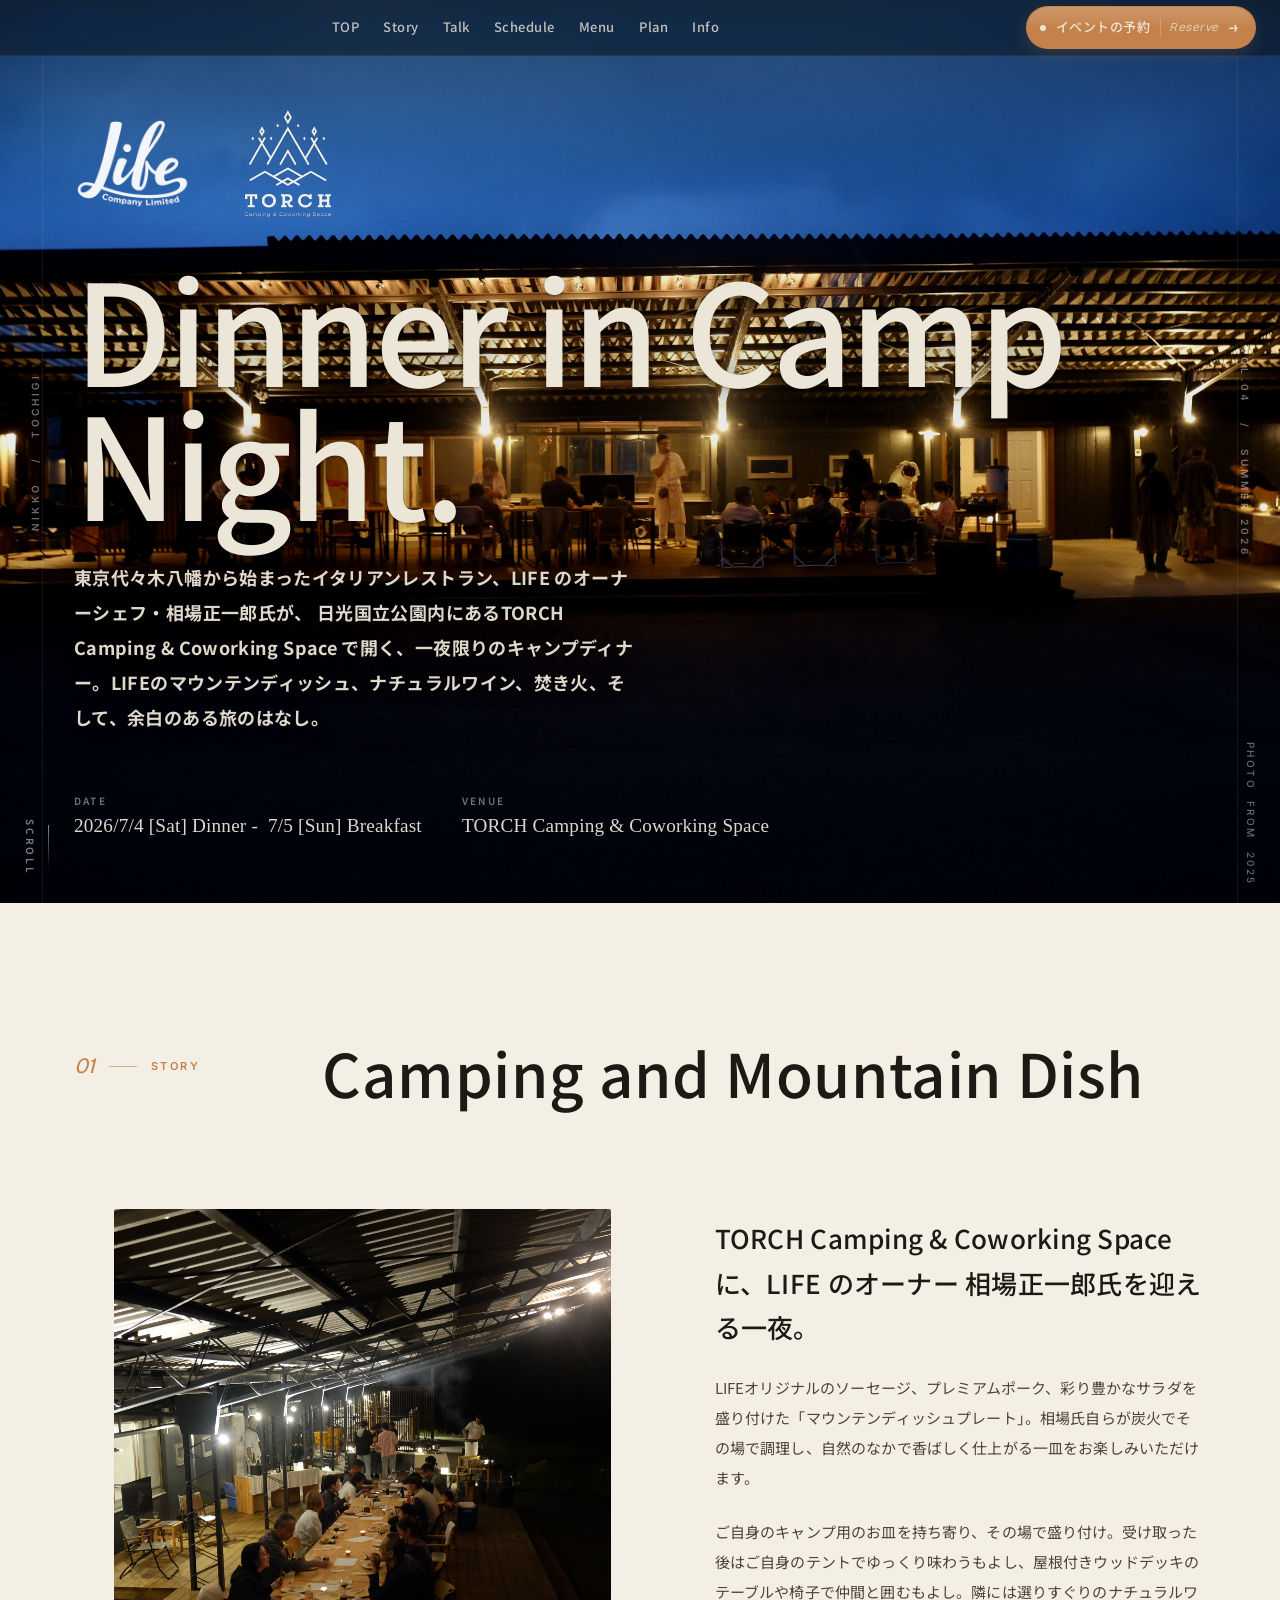
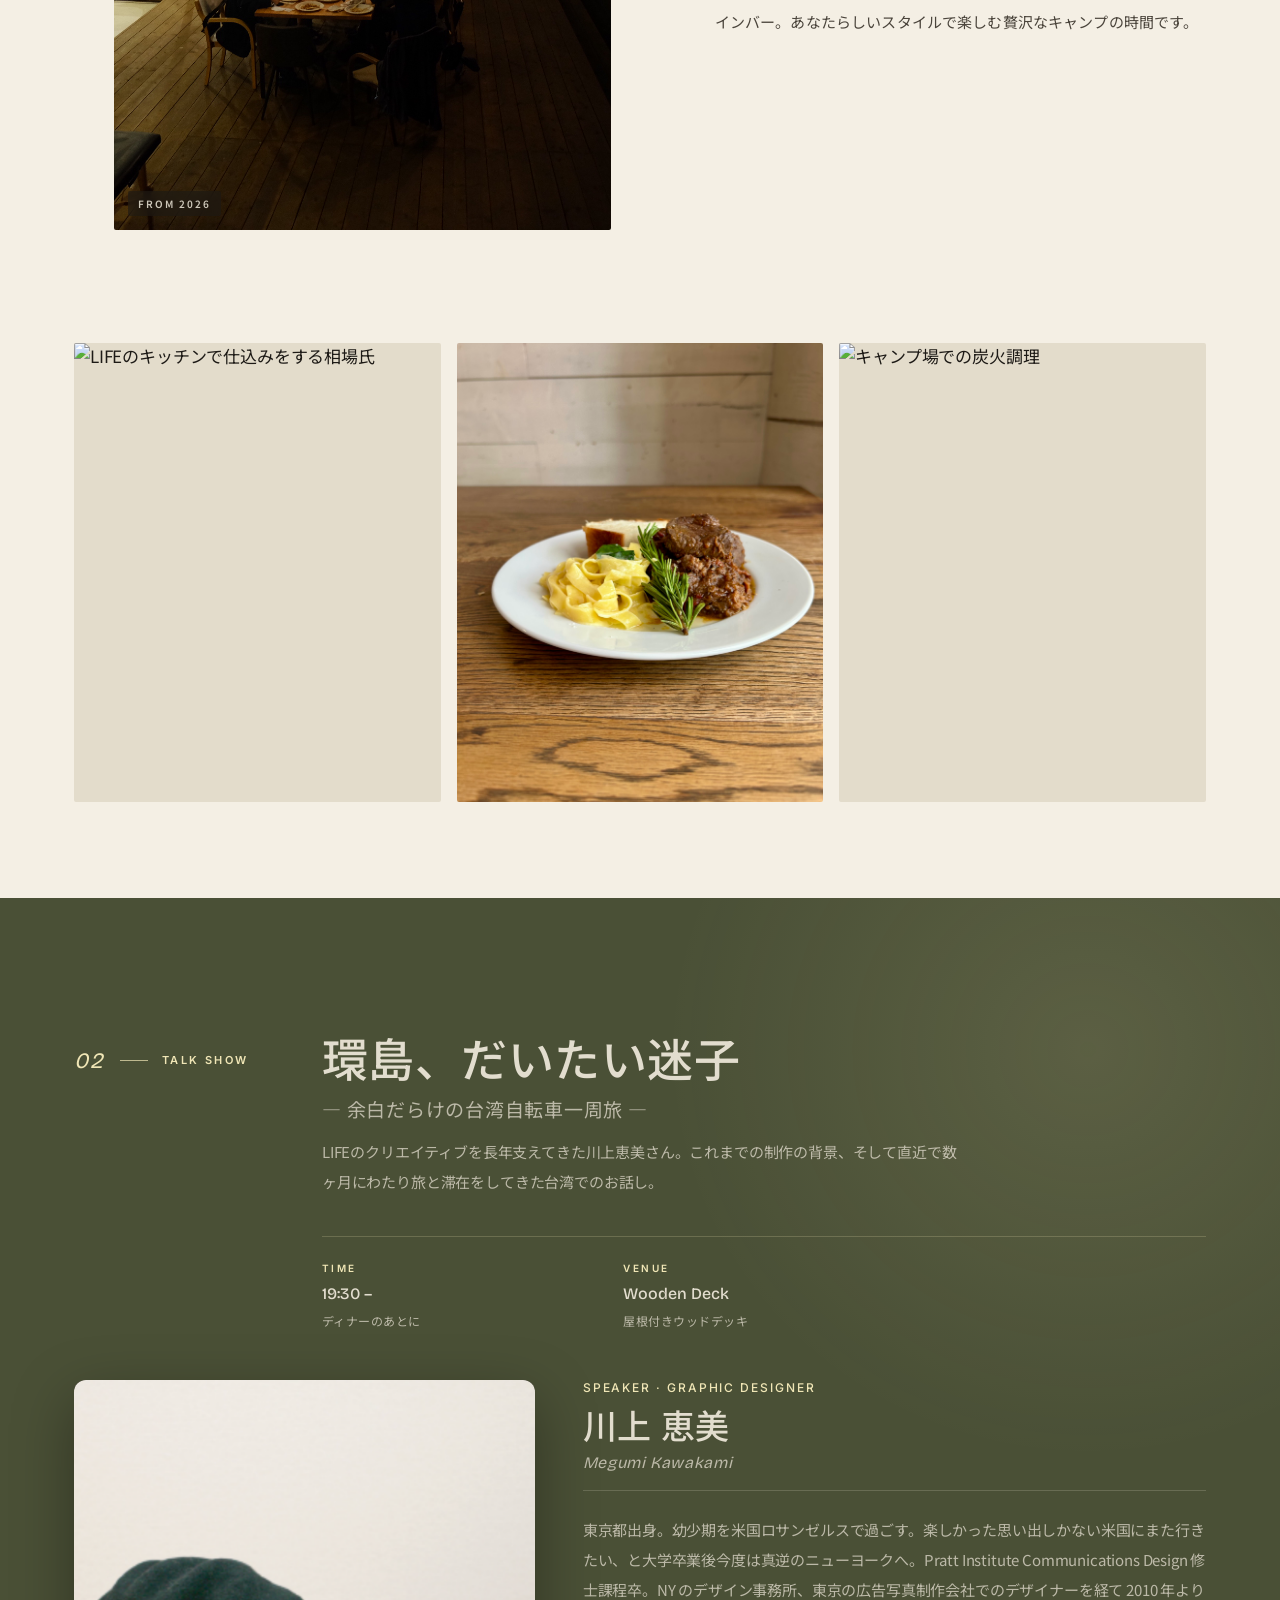
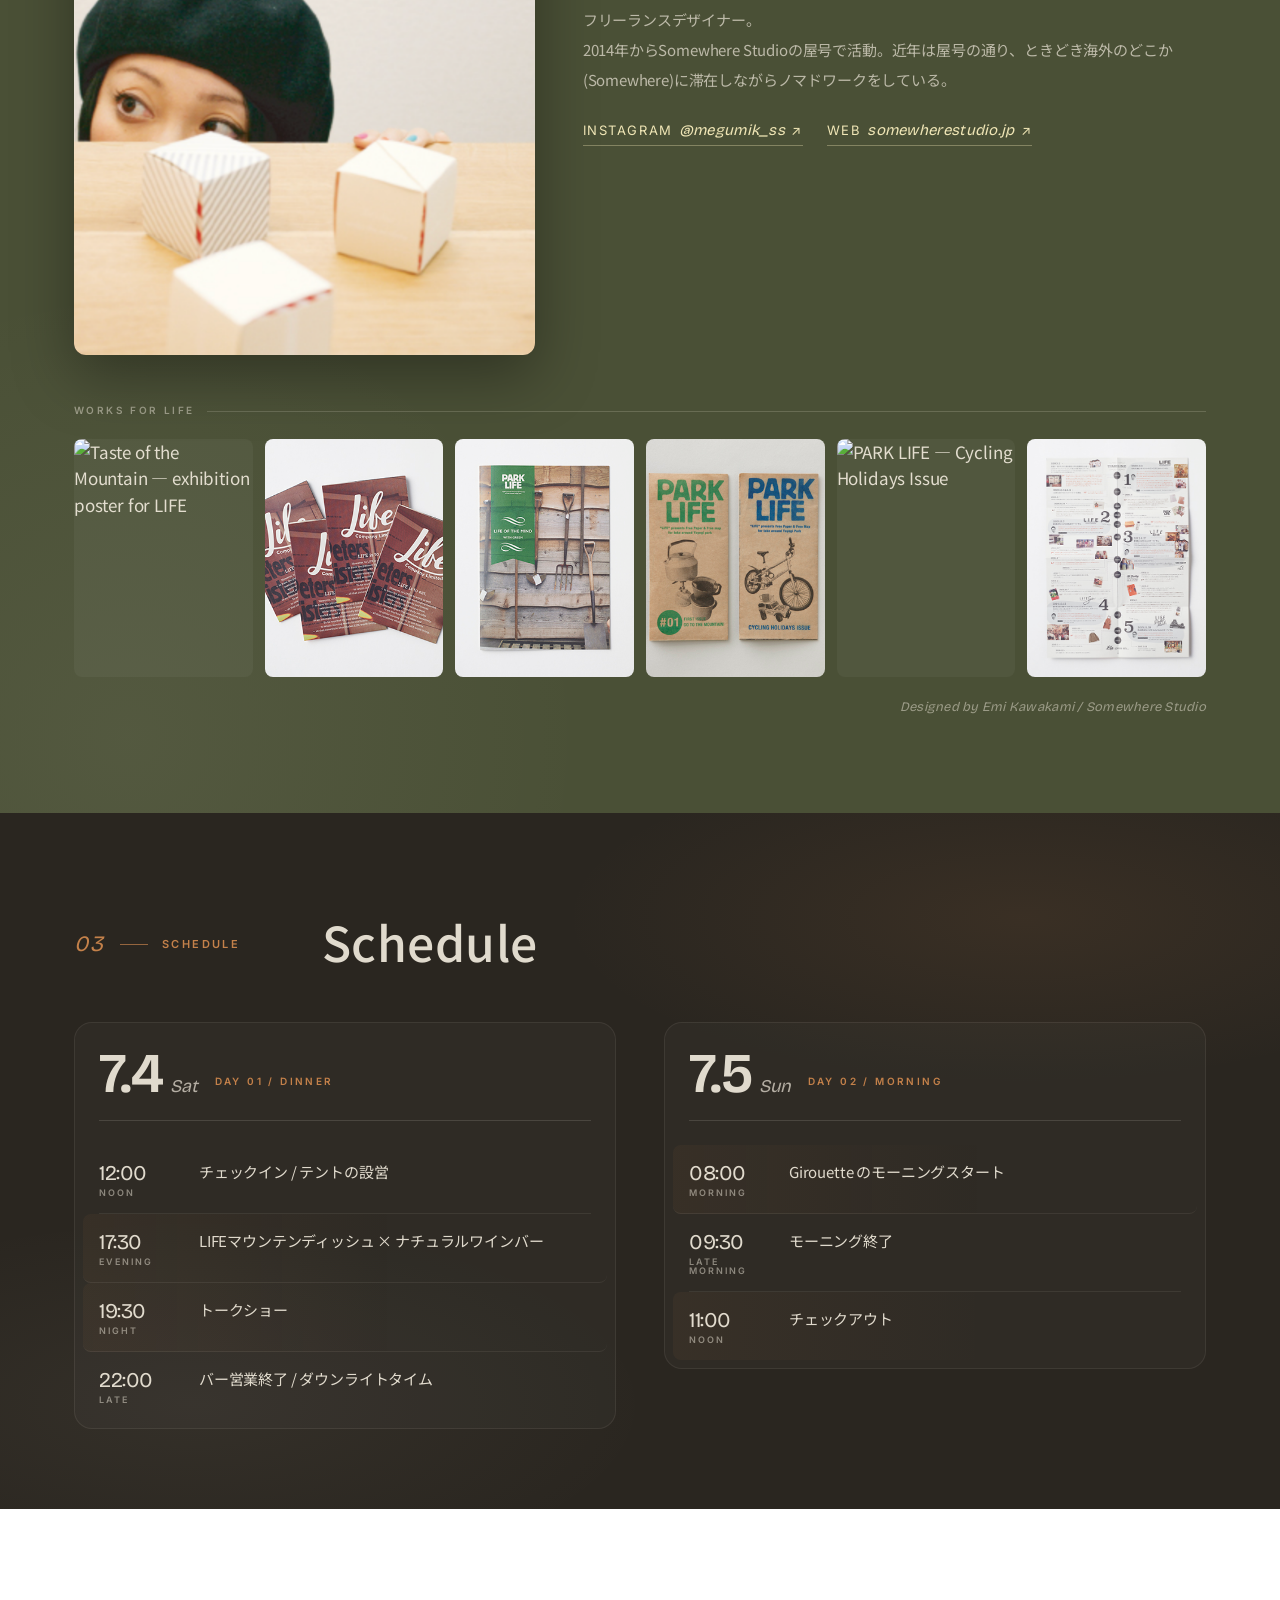
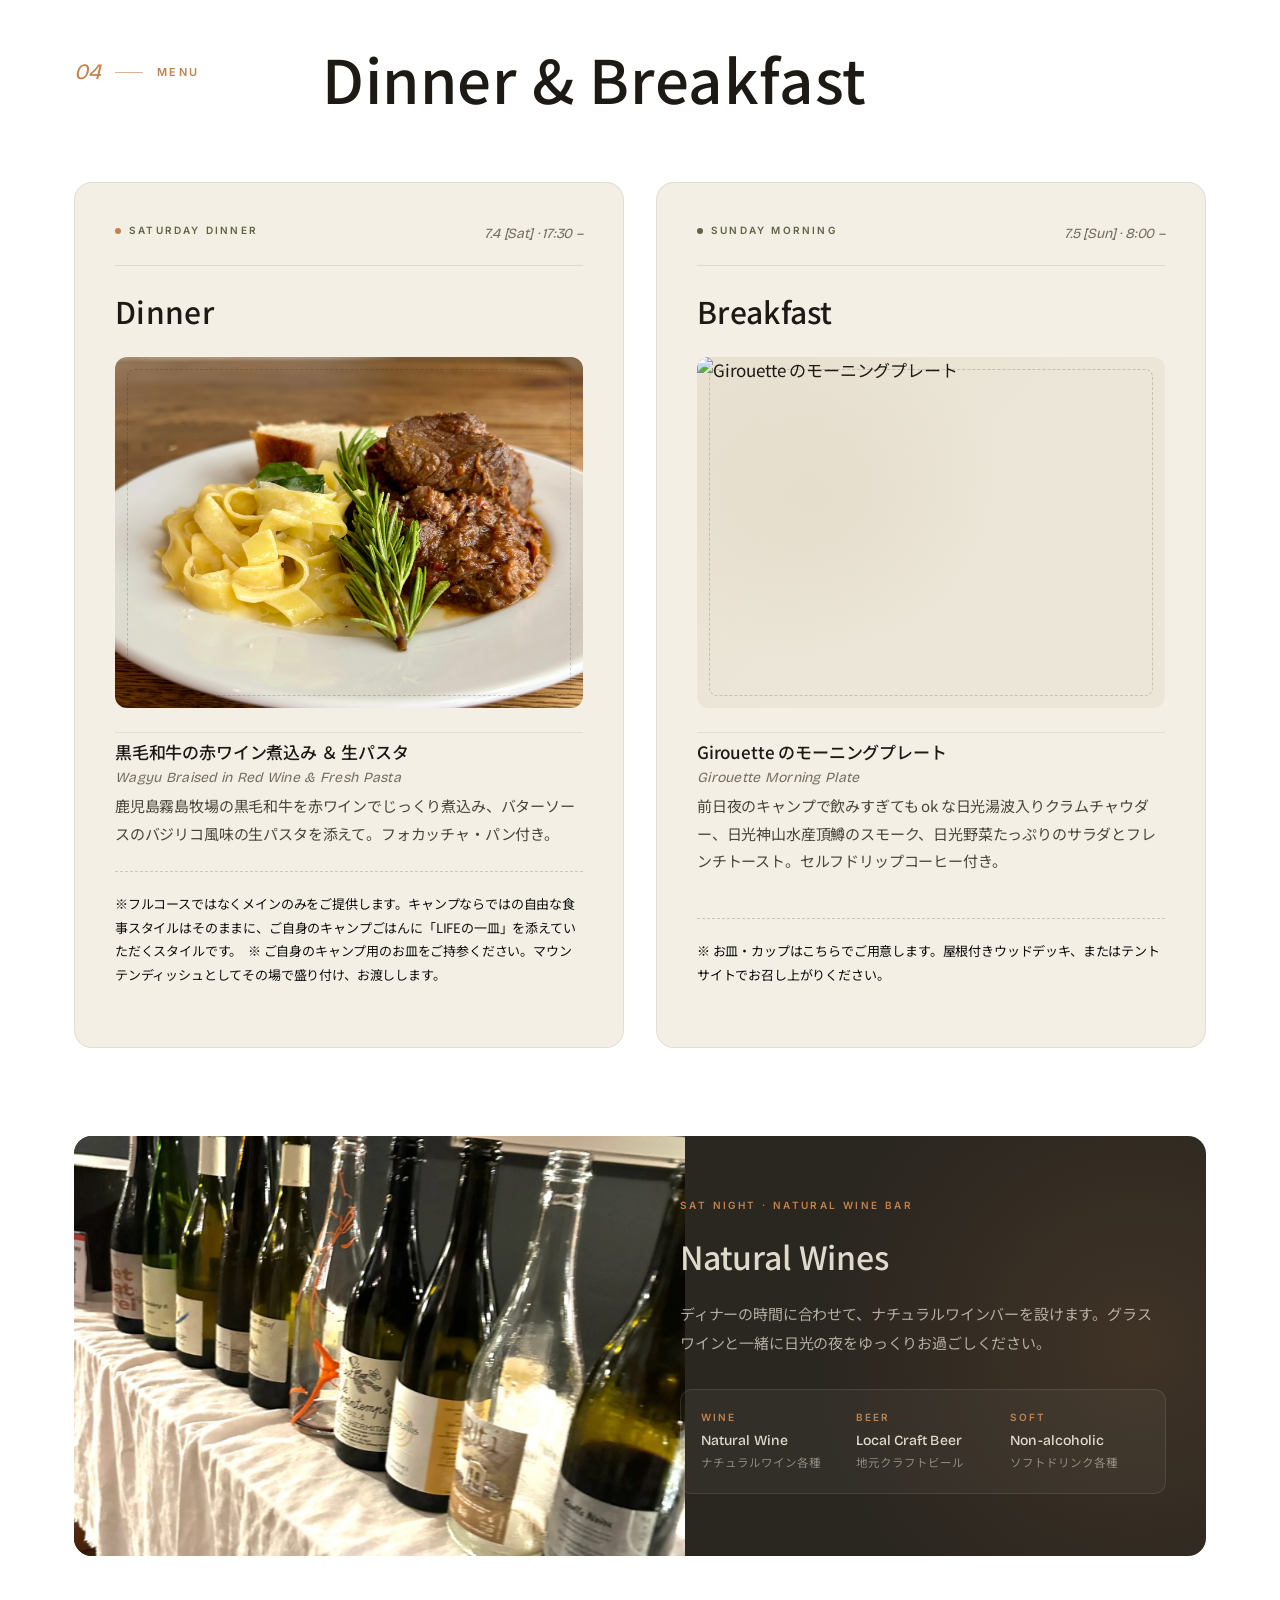
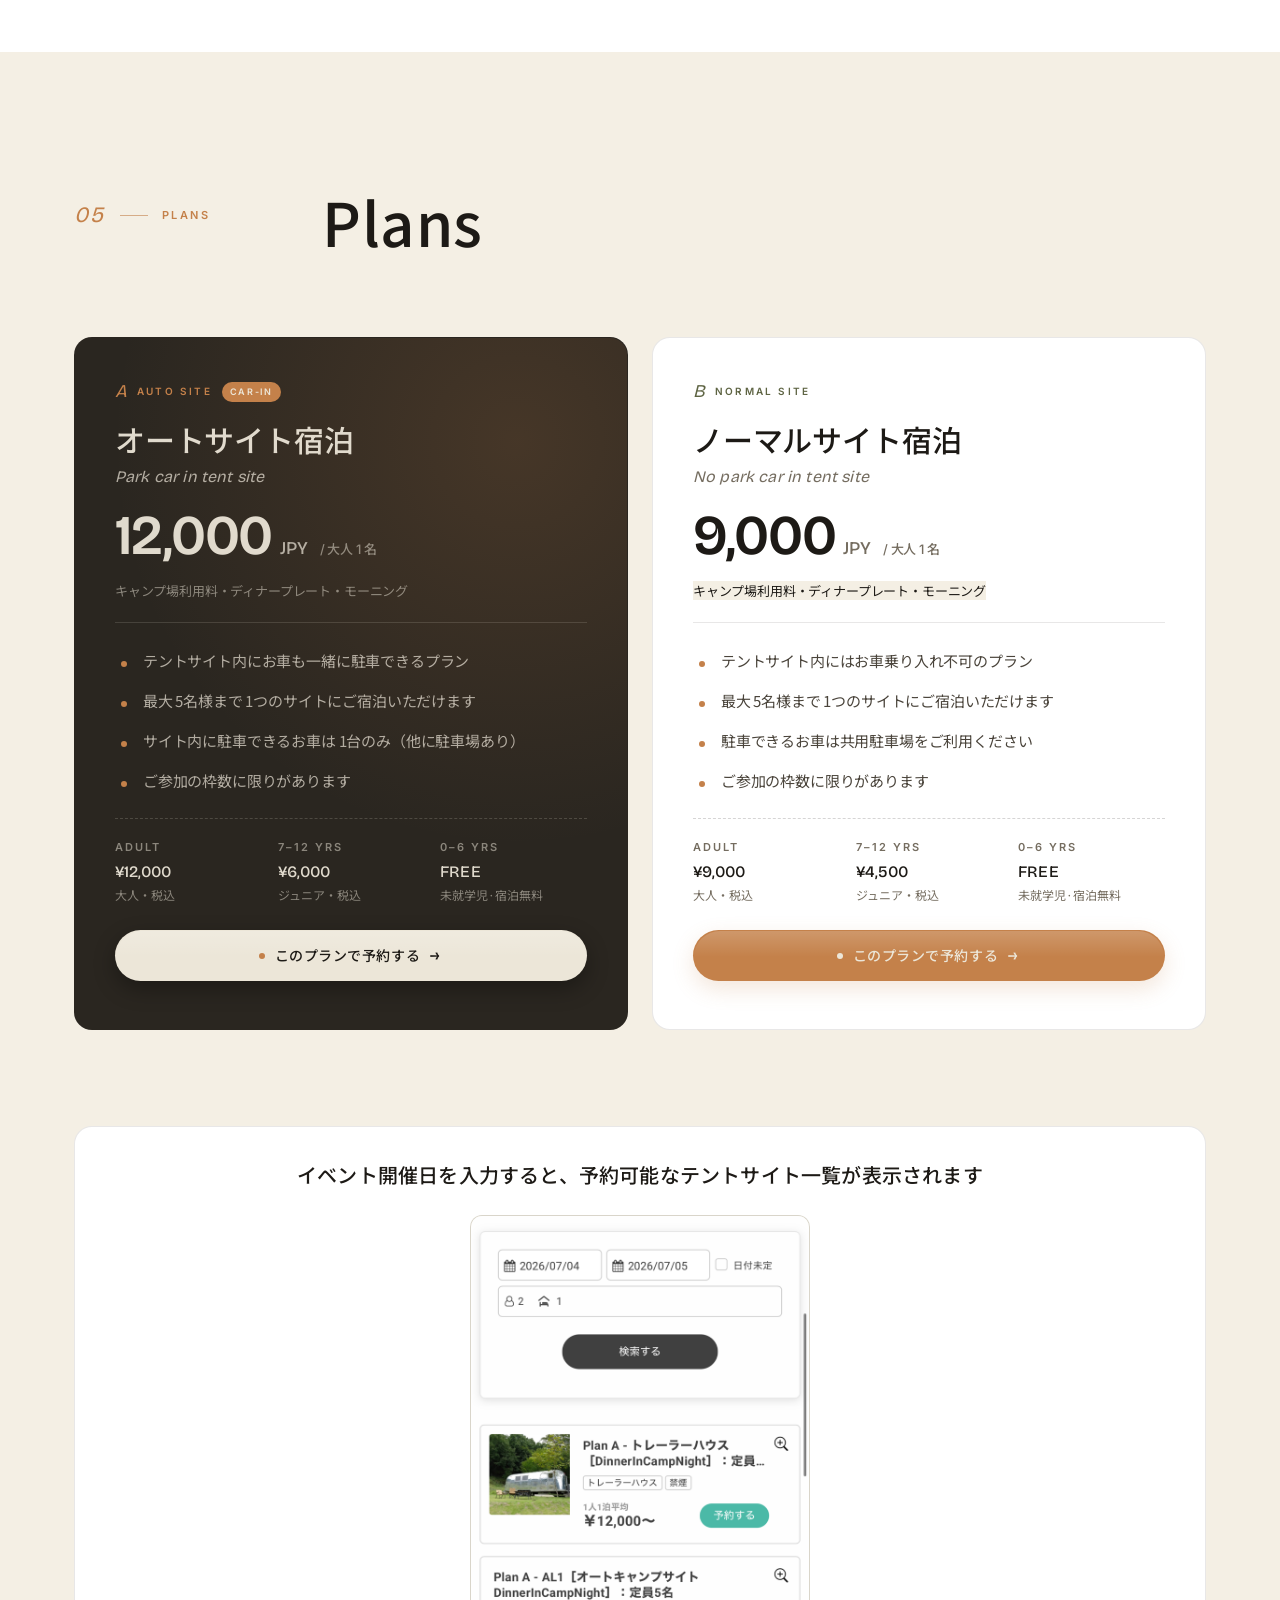
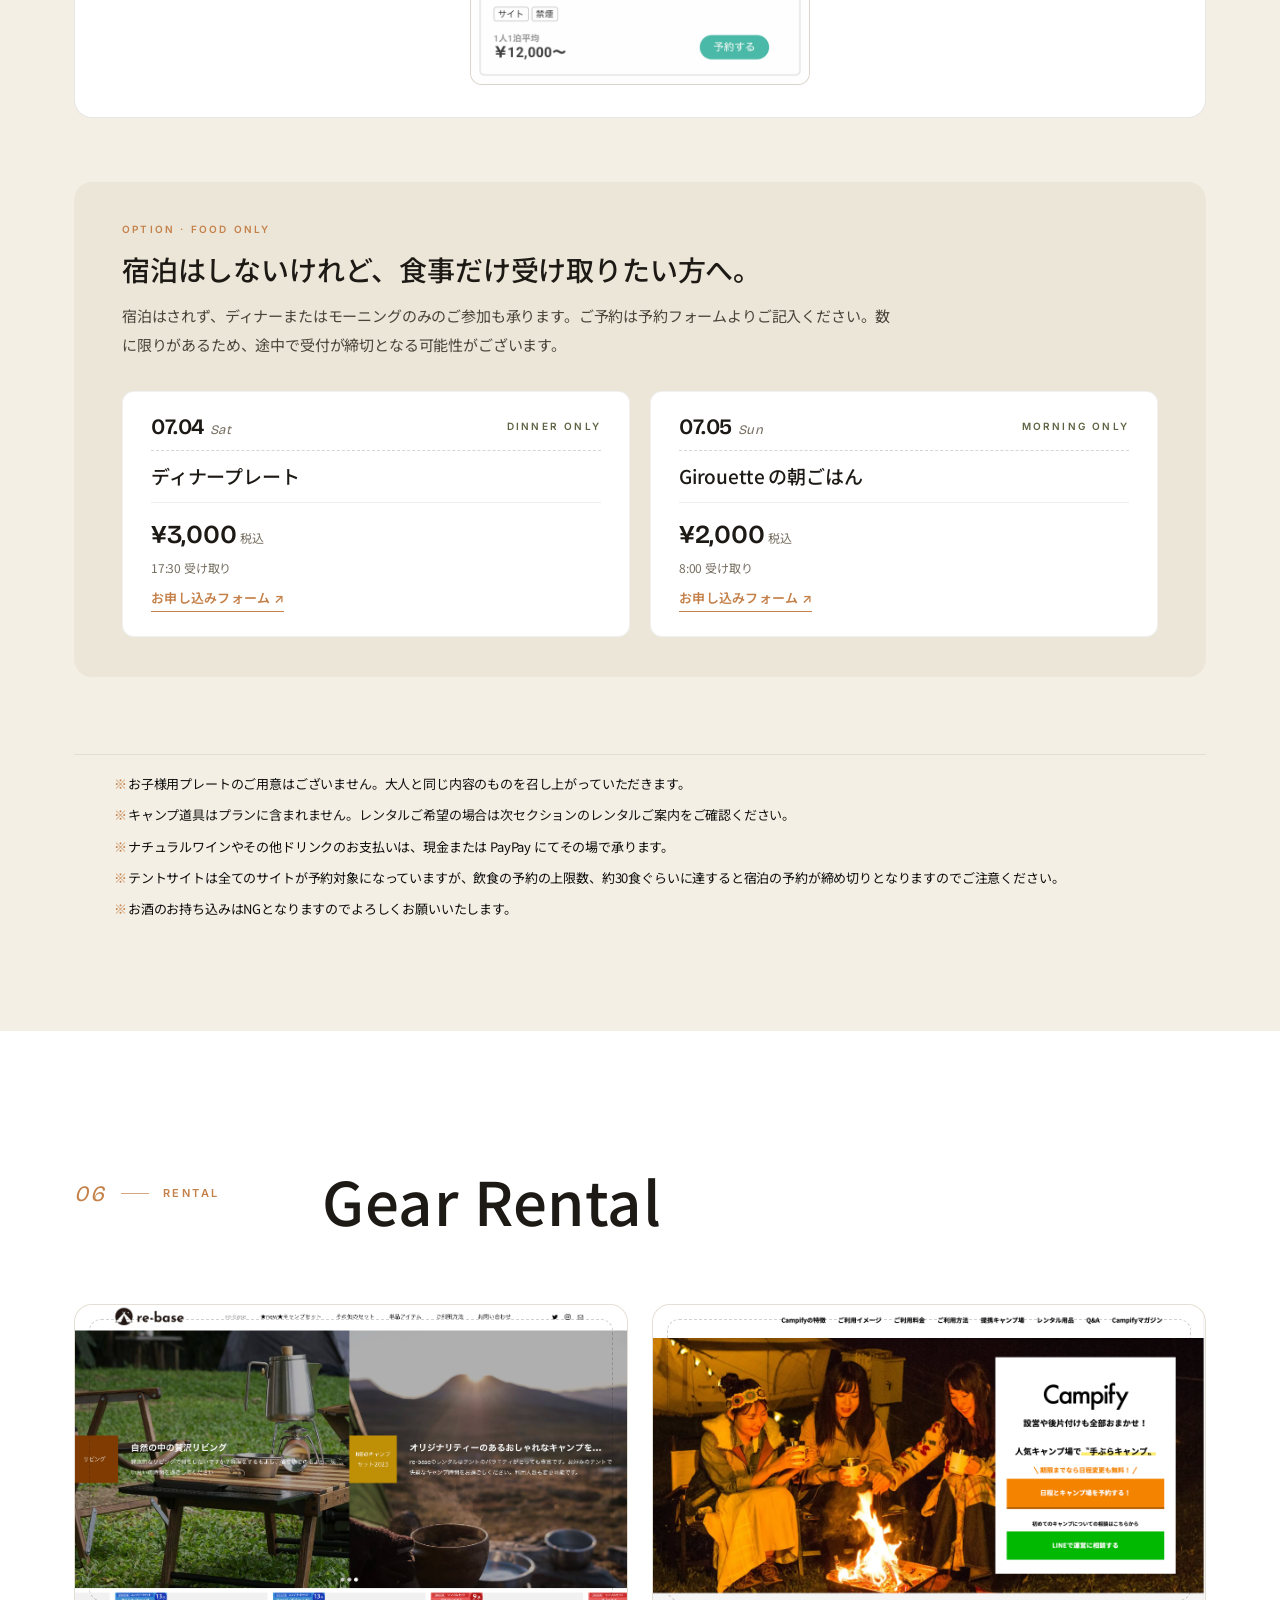
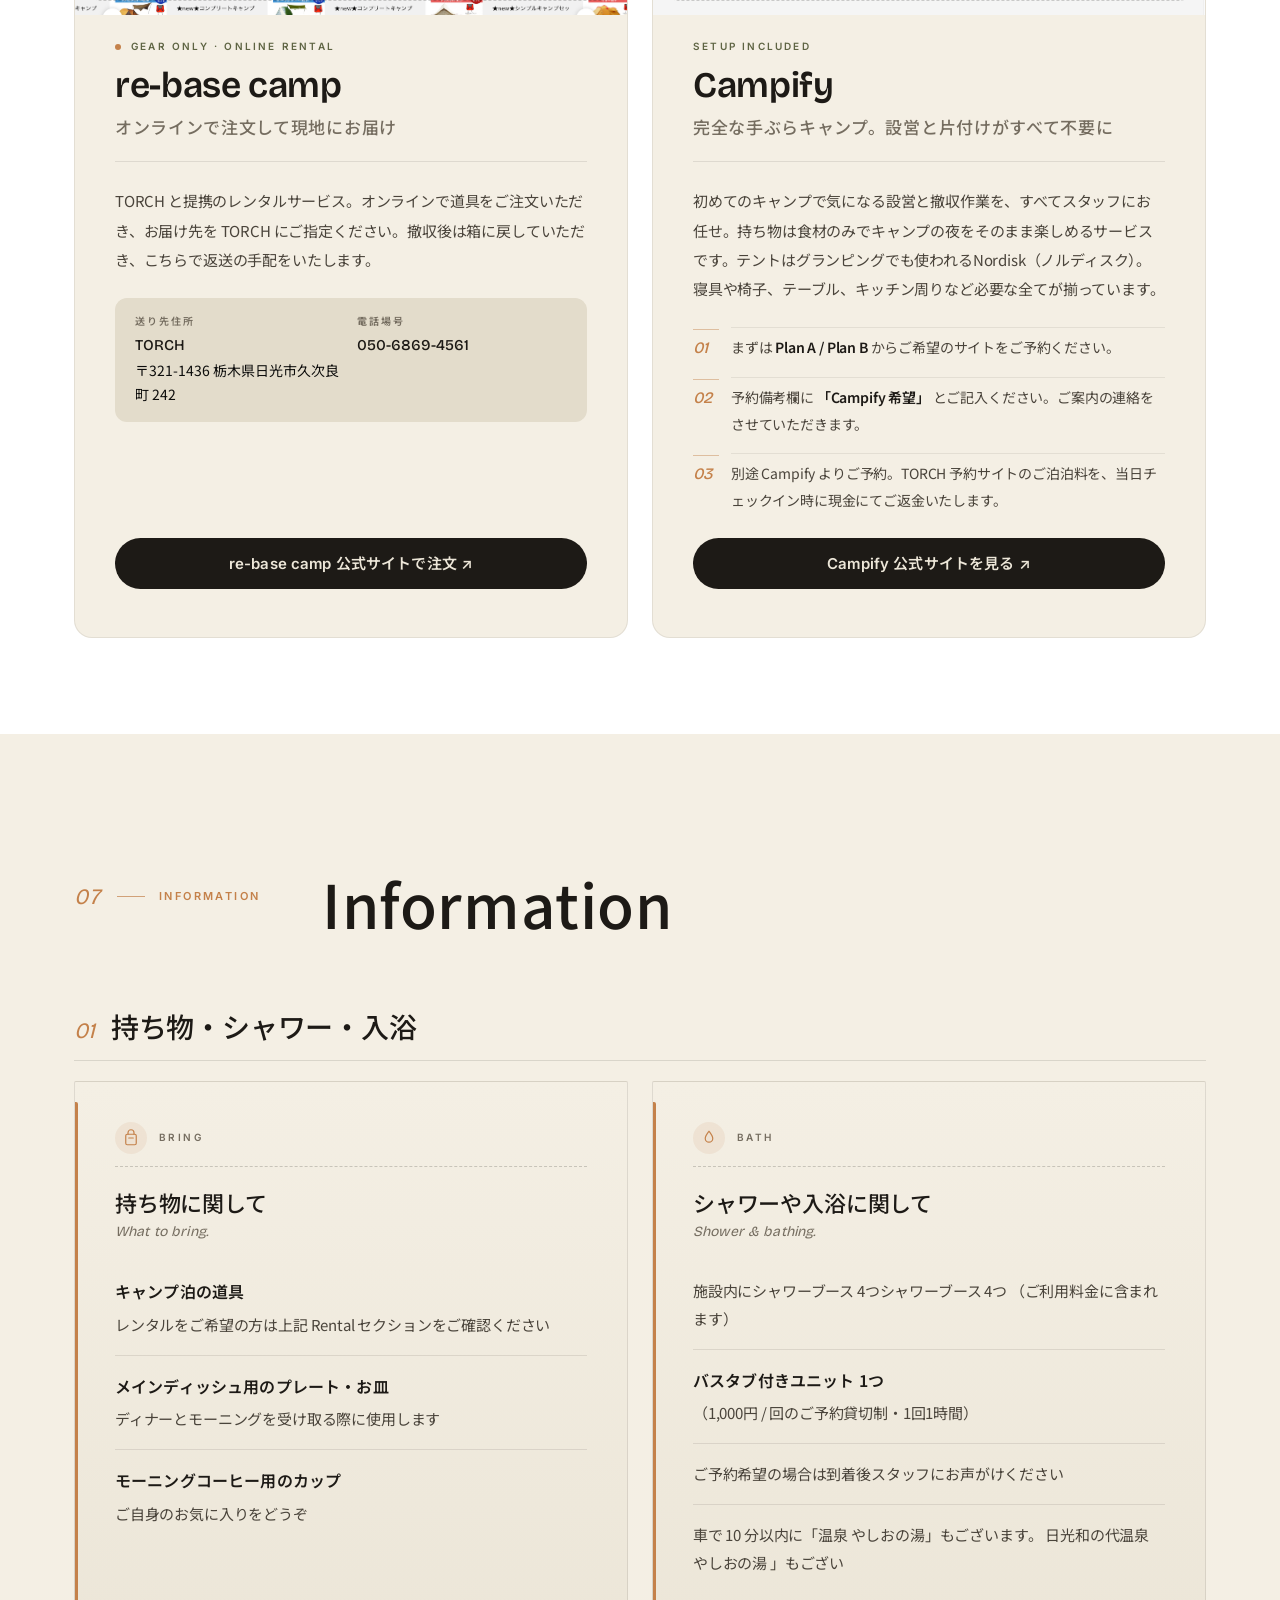
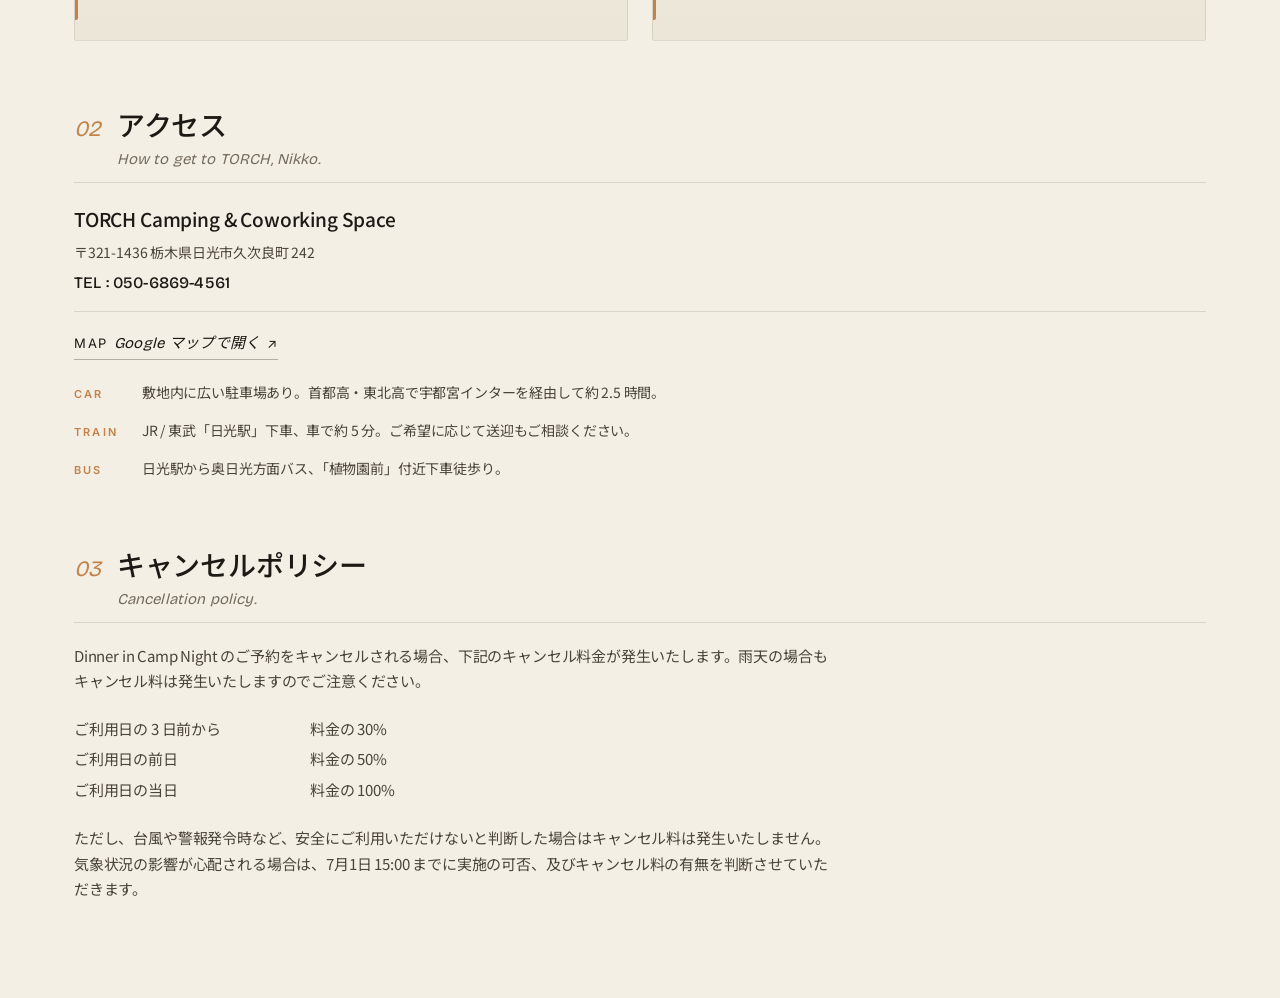
==== index.html @ e2db866d "Plans注意書き: 飲食上限(約30食で宿泊締切)とお酒持ち込みNGの2項目を追加 Co-Authored-By: Claude Opus 4.8 <noreply@anthropic.com>" ====
<!DOCTYPE html>
<html lang="ja">
<head>
<meta charset="UTF-8">
<meta name="viewport" content="width=device-width, initial-scale=1.0">
<title>LIFE × TORCH — Dinner in Camp Night</title>
<meta name="description" content="2026年7月4日(土)ディナー・7月5日(日)モーニング。TORCH Camping & Coworking Spaceにて、LIFE 相場正一郎氏によるイタリアンと、川上恵美氏のトークショー。">
<link rel="stylesheet" href="styles/main.css?v=5">
<link rel="stylesheet" href="styles/hero.css?v=5">
<link rel="stylesheet" href="styles/story.css?v=4">
<link rel="stylesheet" href="styles/talk.css?v=3">
<link rel="stylesheet" href="styles/menu.css?v=4">
<link rel="stylesheet" href="styles/plans.css?v=10">
<link rel="stylesheet" href="styles/schedule.css?v=2">
<link rel="stylesheet" href="styles/rental.css?v=2">
<link rel="stylesheet" href="styles/info.css?v=4">
</head>
<body style="font-family: &quot;Noto Sans JP&quot;">

<!-- =========================================================
     NAV
     ========================================================= -->
<nav class="nav" id="nav">
  <button class="nav__burger" id="nav-burger" aria-label="メニューを開く" aria-expanded="false" aria-controls="nav-drawer">
    <span aria-hidden="true"></span>
    <span aria-hidden="true"></span>
    <span aria-hidden="true"></span>
  </button>
  <span class="nav__spacer" aria-hidden="true"></span>
  <div class="nav__menu">
    <a href="#top" class="nav__menu-top" aria-label="ページの最上段へ戻る">TOP</a>
    <a href="#story">Story</a>
    <a href="#talk">Talk</a>
    <a href="#schedule">Schedule</a>
    <a href="#menu">Menu</a>
    <a href="#plan">Plan</a>
    <a href="#info">Info</a>
  </div>
  <a href="https://reserva.be/torchnikko" target="_blank" rel="noopener" class="nav__cta">
    <span class="nav__cta-dot" aria-hidden="true"></span>
    <span class="nav__cta-label" lang="ja">イベントの予約</span>
    <span class="nav__cta-en">Reserve</span>
    <span class="nav__cta-arrow" aria-hidden="true">→</span>
  </a>
</nav>

<!-- Mobile drawer -->
<div class="nav__drawer" id="nav-drawer" aria-hidden="true">
  <div class="nav__drawer-inner">
    <a href="#top">TOP</a>
    <a href="#story">Story</a>
    <a href="#talk">Talk</a>
    <a href="#schedule">Schedule</a>
    <a href="#menu">Menu</a>
    <a href="#plan">Plan</a>
    <a href="#rental">Rental</a>
    <a href="#info">Info</a>
  </div>
</div>

<!-- =========================================================
     HERO
     ========================================================= -->
<header class="hero" id="top">

  <div class="hero__media" aria-hidden="true">
    <img class="hero__photo" src="assets/hero-twilight.jpg" alt="" loading="eager" decoding="async">
  </div>
  <span class="hero__credit">PHOTO  FROM　2025</span>
  <div class="hero__scrim-top"  aria-hidden="true"></div>
  <div class="hero__scrim-bottom" aria-hidden="true"></div>

  <span class="hero__rule-left"  aria-hidden="true"></span>
  <span class="hero__rule-right" aria-hidden="true"></span>
  <span class="hero__vlabel hero__vlabel--l">NIKKO &nbsp; / &nbsp; TOCHIGI</span>
  <span class="hero__vlabel hero__vlabel--r">VOL.04   /   SUMMER 2026</span>

  <div class="hero__inner hero__inner--compact">

    <!-- center title block -->
    <div class="hero__title-block">
      <div class="hero__lockup">
        <img class="hero__logo hero__logo--life"  src="assets/logo-life-white.png"  alt="LIFE" style="width: 120px; height: 120px">
        <img class="hero__logo hero__logo--torch" src="assets/logo-torch-white.png" alt="TORCH Camping & Coworking Space" style="height: 140px; width: 140px">
      </div>

      <h1 class="hero__title" style="font-family: &quot;Noto Sans JP&quot;">Dinner
in Camp
Night.</h1>

      <p class="hero__subtitle" lang="ja">東京代々木八幡から始まったイタリアンレストラン、LIFE のオーナーシェフ・相場正一郎氏が、 日光国立公園内にあるTORCH Camping &amp; Coworking Space で開く、一夜限りのキャンプディナー。LIFEのマウンテンディッシュ、ナチュラルワイン、焚き火、そして、余白のある旅のはなし。</p>
    </div>

    <!-- bottom row -->
    <div class="hero__bottom">
      <div class="hero__meta">
        <div class="hero__meta-item">
          <span class="hero__meta-label">Date</span>
          <span class="hero__meta-value" style="font-family: &quot;Helvetica Neue&quot;">2026/7/4 [Sat] Dinner -  7/5 [Sun] Breakfast</span>
        </div>
        <div class="hero__meta-item">
          <span class="hero__meta-label">Venue</span>
          <span class="hero__meta-value" style="font-family: &quot;Helvetica Neue&quot;">TORCH Camping &amp; Coworking Space</span>
        </div>
      </div>

    </div>

  </div><!-- /.hero__inner -->

  <div class="hero__cue" aria-hidden="true">
    <span class="line"></span>
    <span>Scroll</span>
  </div>
</header>

<!-- =========================================================
     ② STORY
     ========================================================= -->
<section class="story" id="story" style="color: rgb(29, 26, 22)">
  <div class="story__inner">

    <!-- Section header -->
    <header class="story__header reveal">
      <div class="story__eyebrow">
        <span class="num">01</span>
        <span class="rule"></span>
        <span>Story</span>
      </div>
      <h2 class="story__title" lang="ja"><span style="color: rgb(29, 26, 22)">Camping and Mountain Dish</span></h2>
    </header>

    <!-- Concept: image + copy -->
    <div class="story__concept reveal">
      <figure class="story__media">
        <img src="assets/hero-table.jpg" alt="" loading="lazy" decoding="async">
        <figcaption class="story__media-tag">FROM 2026</figcaption>
      </figure>
      <div class="story__copy">
        <p class="story__lead" lang="ja">TORCH Camping &amp; Coworking Spaceに、LIFE のオーナー 相場正一郎氏を迎える一夜。</p>
        <p class="story__body" lang="ja">
          LIFEオリジナルのソーセージ、プレミアムポーク、彩り豊かなサラダを盛り付けた「マウンテンディッシュプレート」。相場氏自らが炭火でその場で調理し、自然のなかで香ばしく仕上がる一皿をお楽しみいただけます。
        </p>
        <p class="story__body" lang="ja">ご自身のキャンプ用のお皿を持ち寄り、その場で盛り付け。受け取った後はご自身のテントでゆっくり味わうもよし、屋根付きウッドデッキのテーブルや椅子で仲間と囲むもよし。隣には選りすぐりのナチュラルワインバー。あなたらしいスタイルで楽しむ贅沢なキャンプの時間です。</p>
      </div>
    </div>

    <!-- Photo gallery: chef at work -->
    <div class="story__gallery reveal" aria-label="Chef Aiba at work">
      <figure class="story__gallery-item">
        <img src="assets/story-prep.jpg" alt="LIFEのキッチンで仕込みをする相場氏" loading="lazy" decoding="async">
      </figure>
      <figure class="story__gallery-item">
        <img src="assets/story-plate.jpg" alt="LIFE Mountain Dish" loading="lazy" decoding="async">
      </figure>
      <figure class="story__gallery-item">
        <img src="assets/story-camp.jpg" alt="キャンプ場での炭火調理" loading="lazy" decoding="async">
      </figure>
    </div>

    <!-- Sunday morning subsection -->

  </div>
</section>

<!-- =========================================================
     TALK SHOW — by Emi Kawakami
     ========================================================= -->
<section class="talk" id="talk">
  <div class="talk__inner">

    <header class="talk__header reveal">
      <div class="talk__eyebrow">
        <span class="num">02</span>
        <span class="rule"></span>
        <span>Talk Show</span>
      </div>
      <div class="talk__header-body">
        <h2 class="talk__title" lang="ja">環島、だいたい迷子<span class="sub">— 余白だらけの台湾自転車一周旅 —</span></h2>

        <p class="talk__intro" lang="ja">LIFEのクリエイティブを長年支えてきた川上恵美さん。これまでの制作の背景、そして直近で数ヶ月にわたり旅と滞在をしてきた台湾でのお話し。</p>

        <div class="talk__meta" aria-label="開催情報">
          <div class="talk__meta-item">
            <span class="k">Time</span>
            <span class="v" style="font-size: 16px">19:30 –<small lang="ja">ディナーのあとに</small></span>
          </div>
          <div class="talk__meta-item">
            <span class="k">Venue</span>
            <span class="v" style="font-size: 16px">Wooden Deck<small lang="ja">屋根付きウッドデッキ</small></span>
          </div>
        </div>
      </div>
    </header>

    <!-- Portrait + profile -->
    <div class="talk__feature reveal">
      <figure class="talk__portrait">
        <img src="assets/talk-kawakami.png" alt="川上恵美 ポートレート" loading="lazy" decoding="async">
      </figure>

      <div class="talk__profile">
        <h3 class="talk__profile-name" lang="ja">
          <span class="role">Speaker · Graphic Designer</span>
          川上 恵美
          <span class="en">Megumi Kawakami</span>
        </h3>
        <p class="talk__profile-bio" lang="ja">東京都出身。幼少期を米国ロサンゼルスで過ごす。楽しかった思い出しかない米国にまた行きたい、と大学卒業後今度は真逆のニューヨークへ。Pratt Institute Communications Design 修士課程卒。NY のデザイン事務所、東京の広告写真制作会社でのデザイナーを経て 2010 年よりフリーランスデザイナー。<br>2014年からSomewhere Studioの屋号で活動。近年は屋号の通り、ときどき海外のどこか(Somewhere)に滞在しながらノマドワークをしている。</p>
        <div class="talk__profile-links">
          <a href="https://www.instagram.com/megumik_ss/" target="_blank" rel="noopener" class="talk__profile-link">Instagram <span>@megumik_ss</span> ↗</a>
          <a href="http://somewherestudio.jp/" target="_blank" rel="noopener" class="talk__profile-link">Web <span>somewherestudio.jp</span> ↗</a>
        </div>
      </div>
    </div>

    <!-- Works gallery -->
    <div class="talk__works reveal">
      <div class="talk__works-label">
        <span>WORKS FOR LIFE</span>
        <span class="rule" aria-hidden="true"></span>
      </div>
      <div class="talk__works-grid">
        <figure class="talk__works-item">
          <img src="assets/talk-poster.png" alt="Taste of the Mountain — exhibition poster for LIFE" loading="lazy" decoding="async">
        </figure>
        <figure class="talk__works-item">
          <img src="assets/talk-work-01.jpg" alt="LIFE 年表ブックレット" loading="lazy" decoding="async">
        </figure>
        <figure class="talk__works-item">
          <img src="assets/talk-work-02.jpg" alt="PARK LIFE — Life of the Mind with Green" loading="lazy" decoding="async">
        </figure>
        <figure class="talk__works-item">
          <img src="assets/talk-work-03.jpg" alt="LIFE Company Limited papers" loading="lazy" decoding="async">
        </figure>
        <figure class="talk__works-item">
          <img src="assets/talk-work-04.png" alt="PARK LIFE — Cycling Holidays Issue" loading="lazy" decoding="async">
        </figure>
        <figure class="talk__works-item">
          <img src="assets/talk-work-05.jpg" alt="LIFE Timeline — 年表" loading="lazy" decoding="async">
        </figure>
      </div>
      <p class="talk__works-credit">Designed by Emi Kawakami / Somewhere Studio</p>
    </div>

  </div>
</section>

<!-- =========================================================
     ③ SCHEDULE
     ========================================================= -->
<section class="schedule" id="schedule">
  <div class="schedule__inner">

    <header class="schedule__header reveal">
      <div class="schedule__eyebrow">
        <span class="num">03</span>
        <span class="rule"></span>
        <span>Schedule</span>
      </div>
      <h2 class="schedule__title" lang="ja">Schedule</h2>
    </header>

    <div class="schedule__days">

    <!-- ===== Day 1 — 7.4 Saturday / Dinner ===== -->
    <article class="schedule__day reveal">
      <header class="schedule__day-head">
        <h3 class="schedule__day-date">7.4<span class="sub">Sat</span></h3>
        <span class="schedule__day-tagline" lang="ja">
</span>
        <span class="schedule__day-label">Day 01 / Dinner</span>
      </header>

      <figure class="schedule__day-media" aria-label="Day 1 photo — to be supplied">
        <span class="schedule__day-media-tag">Photo · 2025 / Day 1</span>
        <span class="schedule__day-media-hint" lang="ja">7.4 ディナーの写真<br>後日差し替え</span>
      </figure>

      <ol class="schedule__items">

        <li class="schedule__item">
          <div class="schedule__item-time">12:00<span class="ampm">Noon</span></div>
          <div class="schedule__item-body">
            <h4 class="schedule__item-title" lang="ja">チェックイン / テントの設営</h4>
          </div>
        </li>

        <li class="schedule__item schedule__item--key">
          <div class="schedule__item-time">17:30<span class="ampm">Evening</span></div>
          <div class="schedule__item-body">
            <h4 class="schedule__item-title" lang="ja">LIFEマウンテンディッシュ × ナチュラルワインバー</h4>
          </div>
        </li>

        <li class="schedule__item schedule__item--key">
          <div class="schedule__item-time">19:30<span class="ampm">Night</span></div>
          <div class="schedule__item-body">
            <h4 class="schedule__item-title" lang="ja">トークショー</h4>
          </div>
        </li>

        <li class="schedule__item">
          <div class="schedule__item-time">22:00<span class="ampm">Late</span></div>
          <div class="schedule__item-body">
            <h4 class="schedule__item-title" lang="ja">バー営業終了 / ダウンライトタイム</h4>
          </div>
        </li>

      </ol>
    </article>

    <div class="schedule__gap" aria-hidden="true"></div>

    <!-- ===== Day 2 — 7.5 Sunday / Morning ===== -->
    <article class="schedule__day reveal">
      <header class="schedule__day-head">
        <h3 class="schedule__day-date">7.5<span class="sub">Sun</span></h3>
        <span class="schedule__day-tagline" lang="ja">
</span>
        <span class="schedule__day-label">Day 02 / Morning</span>
      </header>

      <figure class="schedule__day-media schedule__day-media--morning" aria-label="Day 2 photo — to be supplied">
        <span class="schedule__day-media-tag">Photo · 2025 / Day 2</span>
        <span class="schedule__day-media-hint" lang="ja">7.5 モーニングの写真<br>後日差し替え</span>
      </figure>

      <ol class="schedule__items">

        <li class="schedule__item schedule__item--key">
          <div class="schedule__item-time">08:00<span class="ampm">Morning</span></div>
          <div class="schedule__item-body">
            <h4 class="schedule__item-title" lang="ja">Girouette のモーニングスタート</h4>
          </div>
        </li>

        <li class="schedule__item">
          <div class="schedule__item-time">09:30<span class="ampm">Late Morning</span></div>
          <div class="schedule__item-body">
            <h4 class="schedule__item-title" lang="ja">モーニング終了</h4>
          </div>
        </li>

        <li class="schedule__item schedule__item--key">
          <div class="schedule__item-time">11:00<span class="ampm">Noon</span></div>
          <div class="schedule__item-body">
            <h4 class="schedule__item-title" lang="ja">チェックアウト</h4>
          </div>
        </li>

      </ol>
    </article>

    </div><!-- /.schedule__days -->

  </div>
</section>

<!-- =========================================================
     ④ MENU
     ========================================================= -->
<section class="menu" id="menu">
  <div class="menu__inner">

    <!-- Section header -->
    <header class="menu__header reveal">
      <div class="menu__eyebrow">
        <span class="num">04</span>
        <span class="rule"></span>
        <span>Menu</span>
      </div>
      <h2 class="menu__title" lang="ja">Dinner &amp; Breakfast</h2>
    </header>

    <!-- Pair of cards: Dinner + Morning -->
    <div class="menu__pair reveal">

      <!-- DINNER — LIFE -->
      <article class="menu__card menu--dinner">
        <div class="menu__card-head">
          <span class="menu__card-tag"><span class="dot"></span>Saturday Dinner</span>
          <span class="menu__card-when">7.4 [Sat] · 17:30 –</span>
        </div>

        <div>
          <h3 class="menu__card-title" lang="ja">Dinner</h3>
          <p class="menu__card-by">
</p>
        </div>

        <figure class="menu__card-media" aria-label="鹿児島霧島牧場 黒毛和牛の赤ワイン煮込み＆生パスタ">
          <img src="assets/menu-dinner.jpg" alt="黒毛和牛の赤ワイン煮込みと生パスタ" loading="lazy" decoding="async">
        </figure>

        <ol class="menu__list">
          <li class="menu__item menu__item--solo">
            <div class="menu__item-body">
              <p class="menu__item-name" lang="ja">黒毛和牛の赤ワイン煮込み ＆ 生パスタ<span class="en">Wagyu Braised in Red Wine &amp; Fresh Pasta</span></p>
              <p class="menu__item-desc" lang="ja">鹿児島霧島牧場の黒毛和牛を赤ワインでじっくり煮込み、バターソースのバジリコ風味の生パスタを添えて。フォカッチャ・パン付き。</p>
            </div>
          </li>
        </ol>

        <p class="menu__card-note" lang="ja"><span style="color: rgb(15, 15, 15)">※フルコースではなくメインのみをご提供します。キャンプならではの自由な食事スタイルはそのままに、ご自身のキャンプごはんに「LIFEの一皿」を添えていただくスタイルです。

 ※ ご自身のキャンプ用のお皿をご持参ください。マウンテンディッシュとしてその場で盛り付け、お渡しします。</span></p>
      </article>

      <!-- MORNING — Girouette -->
      <article class="menu__card menu--morning">
        <div class="menu__card-head">
          <span class="menu__card-tag"><span class="dot"></span>Sunday Morning</span>
          <span class="menu__card-when">7.5 [Sun] · 8:00 –</span>
        </div>

        <div>
          <h3 class="menu__card-title" lang="ja">Breakfast</h3>
          <p class="menu__card-by">
</p>
        </div>

        <figure class="menu__card-media menu__card-media--morning" aria-label="Girouette のモーニングプレート">
          <img src="assets/menu-morning.jpg" alt="Girouette のモーニングプレート" loading="lazy" decoding="async">
        </figure>

        <ol class="menu__list">
          <li class="menu__item menu__item--solo">
            <div class="menu__item-body">
              <p class="menu__item-name" lang="ja">Girouette のモーニングプレート<span class="en">Girouette Morning Plate</span></p>
              <p class="menu__item-desc" lang="ja">前日夜のキャンプで飲みすぎても ok な日光湯波入りクラムチャウダー、日光神山水産頂鱒のスモーク、日光野菜たっぷりのサラダとフレンチトースト。セルフドリップコーヒー付き。</p>
            </div>
          </li>
        </ol>

        <p class="menu__card-note" lang="ja"><span style="color: rgb(10, 10, 9)">※ お皿・カップはこちらでご用意します。屋根付きウッドデッキ、またはテントサイトでお召し上がりください。</span></p>
      </article>

    </div>

    <!-- Natural Wine Bar — full-width strip -->
    <aside class="menu__wine reveal">
      <figure class="menu__wine-media menu__wine-media--live" aria-label="Natural Wine Bar — クロスをかけた長テーブルに並んだナチュラルワインのボトル">
        <img src="assets/menu-wine.jpg" alt="長テーブルに並んだナチュラルワインのボトル" loading="lazy" decoding="async">
      </figure>
      <div class="menu__wine-body-wrap">
        <div class="menu__wine-tag">Sat Night · Natural Wine Bar</div>
        <h3 class="menu__wine-title" lang="ja">Natural Wines</h3>
        <p class="menu__wine-body" lang="ja">ディナーの時間に合わせて、ナチュラルワインバーを設けます。グラスワインと一緒に日光の夜をゆっくりお過ごしください。</p>

        <div class="menu__wine-list">
          <div class="menu__wine-item">
            <span class="k">Wine</span>
            <span class="v" style="font-size: 14px">Natural Wine<small lang="ja">ナチュラルワイン各種</small></span>
          </div>
          <div class="menu__wine-item">
            <span class="k">Beer</span>
            <span class="v" style="font-size: 14px">Local Craft Beer<small lang="ja">地元クラフトビール</small></span>
          </div>
          <div class="menu__wine-item">
            <span class="k">Soft</span>
            <span class="v" style="font-size: 14px">Non-alcoholic<small lang="ja">ソフトドリンク各種</small></span>
          </div>
        </div>
      </div>
    </aside>

  </div>
</section>

<!-- =========================================================
     ⑤ PLANS
     ========================================================= -->
<section class="plans" id="plan">
  <div class="plans__inner">

    <header class="plans__header reveal">
      <div class="plans__eyebrow">
        <span class="num">05</span>
        <span class="rule"></span>
        <span>Plans</span>
      </div>
      <div>
        <h2 class="plans__title" lang="ja">Plans</h2>
      </div>
    </header>

    <!-- Plan A & B -->
    <div class="plans__pair reveal">

      <!-- Plan A — featured (with car) -->
      <article class="plan plan--featured">
        <div class="plan__head">
          <span class="plan__code">
            <span class="num">A</span>
            <span>Auto Site</span>
            <span class="badge">Car-In</span>
          </span>
          <h3 class="plan__title" lang="ja">オートサイト宿泊<span class="en">Park car in tent site</span></h3>
          <div class="plan__price">
            <span class="plan__price-amount">12,000</span>
            <span class="plan__price-currency">JPY</span>
            <span class="plan__price-unit">/ 大人 1 名</span>
          </div>
          <p class="plan__price-note" lang="ja">キャンプ場利用料・ディナープレート・モーニング</p>
        </div>

        <ul class="plan__features" lang="ja">
          <li>テントサイト内にお車も一緒に駐車できるプラン</li>
          <li>最大 5名様まで 1つのサイトにご宿泊いただけます</li>
          <li>サイト内に駐車できるお車は 1台のみ（他に駐車場あり）</li>
          <li>ご参加の枠数に限りがあります</li>
        </ul>

        <div class="plan__pricing">
          <div class="plan__pricing-item">
            <span class="k">Adult</span>
            <span class="v" style="font-size: 16px">¥12,000<small lang="ja">大人・税込</small></span>
          </div>
          <div class="plan__pricing-item">
            <span class="k">7–12 yrs</span>
            <span class="v" style="font-size: 16px">¥6,000<small lang="ja">ジュニア・税込</small></span>
          </div>
          <div class="plan__pricing-item">
            <span class="k">0–6 yrs</span>
            <span class="v" style="font-size: 16px">FREE<small lang="ja">未就学児·宿泊無料</small></span>
          </div>
        </div>

        <a href="https://reserva.be/torchnikko" target="_blank" rel="noopener" class="plan__cta-card">
          <span class="plan__cta-card-dot" aria-hidden="true"></span>
          <span class="plan__cta-card-label" lang="ja">このプランで予約する</span>
          <span class="plan__cta-card-arrow" aria-hidden="true">→</span>
        </a>

      </article>

      <!-- Plan B — standard -->
      <article class="plan">
        <div class="plan__head">
          <span class="plan__code">
            <span class="num">B</span>
            <span>Normal Site</span>
          </span>
          <h3 class="plan__title" lang="ja">ノーマルサイト宿泊<span class="en">No park car in tent site</span></h3>
          <div class="plan__price">
            <span class="plan__price-amount">9,000</span>
            <span class="plan__price-currency">JPY</span>
            <span class="plan__price-unit">/ 大人 1 名</span>
          </div>
          <p class="plan__price-note" lang="ja"><span style="color: #1d1a16; background-color: rgb(244, 239, 228)">キャンプ場利用料・ディナープレート・モーニング</span></p>
        </div>

        <ul class="plan__features" lang="ja">
          <li style="font-size: 14px">テントサイト内にはお車乗り入れ不可のプラン</li>
          <li>最大 5名様まで 1つのサイトにご宿泊いただけます</li>
          <li>駐車できるお車は共用駐車場をご利用ください</li>
          <li>ご参加の枠数に限りがあります</li>
        </ul>

        <div class="plan__pricing">
          <div class="plan__pricing-item">
            <span class="k">Adult</span>
            <span class="v" style="font-size: 16px">¥9,000<small lang="ja">大人・税込</small></span>
          </div>
          <div class="plan__pricing-item">
            <span class="k">7–12 yrs</span>
            <span class="v" style="font-size: 16px">¥4,500<small lang="ja">ジュニア・税込</small></span>
          </div>
          <div class="plan__pricing-item">
            <span class="k">0–6 yrs</span>
            <span class="v" style="font-size: 16px">FREE<small lang="ja">未就学児·宿泊無料</small></span>
          </div>
        </div>

        <a href="https://reserva.be/torchnikko" target="_blank" rel="noopener" class="plan__cta-card">
          <span class="plan__cta-card-dot" aria-hidden="true"></span>
          <span class="plan__cta-card-label" lang="ja">このプランで予約する</span>
          <span class="plan__cta-card-arrow" aria-hidden="true">→</span>
        </a>

      </article>

    </div>

    <!-- How to reserve -->
    <div class="plans__howto reveal">
      <h3 class="plans__howto-title" lang="ja">イベント開催日を入力すると、予約可能なテントサイト一覧が表示されます</h3>
      <figure class="plans__howto-media">
        <img src="assets/reserve-howto.png" alt="予約システムの入力画面の例" loading="lazy" decoding="async">
      </figure>
    </div>

    <!-- Food-only add-on -->
    <aside class="plans__addon reveal">
      <div class="plans__addon-head">
        <div class="plans__addon-tag">Option · Food Only</div>
        <h3 class="plans__addon-title" lang="ja">宿泊はしないけれど、食事だけ受け取りたい方へ。</h3>
        <p class="plans__addon-body" lang="ja">宿泊はされず、ディナーまたはモーニングのみのご参加も承ります。ご予約は予約フォームよりご記入ください。数に限りがあるため、途中で受付が締切となる可能性がございます。</p>
      </div>

      <div class="plans__addon-list">
        <div class="plans__addon-item">
          <div class="plans__addon-item-head">
            <span class="day">07.04<small>Sat</small></span>
            <span class="k">Dinner Only</span>
          </div>
          <span class="v" lang="ja">ディナープレート</span>
          <div class="plans__addon-item-foot">
            <span class="price">¥3,000<small lang="ja">税込</small></span>
            <span class="when" lang="ja">17:30 受け取り</span>
            <a href="https://forms.gle/6qfE3vmEtVgUuPUp7" target="_blank" rel="noopener" class="plans__addon-item-link" lang="ja">お申し込みフォーム ↗</a>
          </div>
        </div>
        <div class="plans__addon-item">
          <div class="plans__addon-item-head">
            <span class="day">07.05<small>Sun</small></span>
            <span class="k">Morning Only</span>
          </div>
          <span class="v" lang="ja">Girouette の朝ごはん</span>
          <div class="plans__addon-item-foot">
            <span class="price">¥2,000<small lang="ja">税込</small></span>
            <span class="when" lang="ja">8:00 受け取り</span>
            <a href="https://forms.gle/VkYroSUvP9fGx7og8" target="_blank" rel="noopener" class="plans__addon-item-link" lang="ja">お申し込みフォーム ↗</a>
          </div>
        </div>
      </div>

    </aside>

    <!-- Notes -->
    <ul class="plans__notes" lang="ja">
      <li style="color: rgb(15, 15, 15)">お子様用プレートのご用意はございません。大人と同じ内容のものを召し上がっていただきます。</li>
      <li style="color: rgb(21, 21, 20)">キャンプ道具はプランに含まれません。レンタルご希望の場合は次セクションのレンタルご案内をご確認ください。</li>
      <li style="color: rgb(12, 12, 11)">ナチュラルワインやその他ドリンクのお支払いは、現金または PayPay にてその場で承ります。</li>
      <li style="color: rgb(15, 15, 15)">テントサイトは全てのサイトが予約対象になっていますが、飲食の予約の上限数、約30食ぐらいに達すると宿泊の予約が締め切りとなりますのでご注意ください。</li>
      <li style="color: rgb(15, 15, 15)">お酒のお持ち込みはNGとなりますのでよろしくお願いいたします。</li>
    </ul>

  </div>
</section>

<!-- =========================================================
     ⑦ RENTAL
     ========================================================= -->
<section class="rental" id="rental">
  <div class="rental__inner">

    <header class="rental__header reveal">
      <div class="rental__eyebrow">
        <span class="num">06</span>
        <span class="rule"></span>
        <span>Rental</span>
      </div>
      <div class="rental__header-body">
        <h2 class="rental__title" lang="ja">Gear Rental</h2>
      </div>
    </header>

    <!-- Service pair -->
    <div class="rental__pair reveal">

      <!-- re-base camp -->
      <article class="rental-card">
        <figure class="rental-card__media" aria-label="re-base camp レンタル道具">
          <img src="assets/rental-rebase.jpg" alt="re-base camp のレンタル道具" loading="lazy" decoding="async">
        </figure>

        <div class="rental-card__head">
          <span class="rental-card__tag"><span class="dot"></span>Gear Only · Online Rental</span>
          <h3 class="rental-card__brand">re-base camp<span class="ja" lang="ja">オンラインで注文して現地にお届け</span></h3>
        </div>

        <p class="rental-card__body" lang="ja">TORCH と提携のレンタルサービス。オンラインで道具をご注文いただき、お届け先を TORCH にご指定ください。撤収後は箱に戻していただき、こちらで返送の手配をいたします。

</p>

        <div class="rental-card__addr">
          <div class="rental-card__addr-item">
            <span class="k">送り先住所</span>
            <span class="v">TORCH<small lang="ja" style="font-size: 14px"><span style="color: rgb(12, 12, 11)">〒321-1436 栃木県日光市久次良町 242</span></small></span>
          </div>
          <div class="rental-card__addr-item">
            <span class="k">電話場号</span>
            <span class="v">050-6869-4561<small lang="ja" style="font-size: 14px">
</small></span>
          </div>
        </div>

        <a href="https://www.re-base.camp/" target="_blank" rel="noopener" class="rental-card__cta">re-base camp 公式サイトで注文 ↗</a>
      </article>

      <!-- Campify -->
      <article class="rental-card">
        <figure class="rental-card__media rental-card__media--alt" aria-label="Campify 手ぶらキャンプ">
          <img src="assets/rental-campify.jpg" alt="Campify の手ぶらキャンプ" loading="lazy" decoding="async">
        </figure>

        <div class="rental-card__head">
          <span class="rental-card__tag">SETUP INCLUDED</span>
          <h3 class="rental-card__brand">Campify<span class="ja" lang="ja">完全な手ぶらキャンプ。設営と片付けがすべて不要に</span></h3>
        </div>

        <p class="rental-card__body" lang="ja">初めてのキャンプで気になる設営と撤収作業を、すべてスタッフにお任せ。持ち物は食材のみでキャンプの夜をそのまま楽しめるサービスです。テントはグランピングでも使われるNordisk（ノルディスク）。寝具や椅子、テーブル、キッチン周りなど必要な全てが揃っています。</p>

        <ol class="rental-card__steps">
          <li class="rental-card__step">
            <span class="rental-card__step-num">01</span>
            <div class="rental-card__step-body" lang="ja" style="font-size: 14px">まずは <strong>Plan A / Plan B</strong> からご希望のサイトをご予約ください。</div>
          </li>
          <li class="rental-card__step">
            <span class="rental-card__step-num">02</span>
            <div class="rental-card__step-body" lang="ja" style="font-size: 14px">予約備考欄に <strong>「Campify 希望」</strong> とご記入ください。ご案内の連絡をさせていただきます。</div>
          </li>
          <li class="rental-card__step">
            <span class="rental-card__step-num">03</span>
            <div class="rental-card__step-body" lang="ja" style="font-size: 14px">別途 Campify よりご予約。TORCH 予約サイトのご泊泊料を、当日チェックイン時に現金にてご返金いたします。</div>
          </li>
        </ol>

        <a href="https://campify.jp/" target="_blank" rel="noopener" class="rental-card__cta">Campify 公式サイトを見る ↗</a>
      </article>

    </div>

    <!-- Notes removed -->

  </div>
</section>


<!-- =========================================================
     ⑦ INFO — Bring / Shower / Access / Cancellation
     ========================================================= -->
<section class="info" id="info">
  <div class="info__inner">

    <header class="info__header reveal">
      <div class="info__eyebrow">
        <span class="num">07</span>
        <span class="rule"></span>
        <span>Information</span>
      </div>
      <h2 class="info__title" lang="ja">Information</h2>
    </header>

    <!-- ===== Bring + Shower ===== -->
    <div class="info-block reveal">
      <header class="info-block__head">
        <span class="info-block__num">01</span>
        <h3 class="info-block__title" lang="ja">持ち物・シャワー・入浴</h3>
      </header>

      <div class="info__essentials">
        <!-- Bring -->
        <article class="info-card">
          <div class="info-card__kicker">
            <span class="info-card__icon" aria-hidden="true">
              <svg viewBox="0 0 24 24" fill="none" stroke="currentColor" stroke-width="1.6" stroke-linecap="round" stroke-linejoin="round"><path d="M8 7V5a4 4 0 0 1 8 0v2"/><rect x="5" y="7" width="14" height="14" rx="2"/><path d="M9 12h6"/></svg>
            </span>
            <span class="label">Bring</span>
          </div>
          <h4 class="info-card__title" lang="ja">持ち物に関して<span class="en">What to bring.</span></h4>
          <ul class="info-checklist" lang="ja">
            <li><span><strong>キャンプ泊の道具</strong>レンタルをご希望の方は上記 Rental セクションをご確認ください</span></li>
            <li><span><strong>メインディッシュ用のプレート・お皿</strong>ディナーとモーニングを受け取る際に使用します</span></li>
            <li><span><strong>モーニングコーヒー用のカップ</strong>ご自身のお気に入りをどうぞ</span></li>
          </ul>
        </article>

        <!-- Shower -->
        <article class="info-card">
          <div class="info-card__kicker">
            <span class="info-card__icon" aria-hidden="true">
              <svg viewBox="0 0 24 24" fill="none" stroke="currentColor" stroke-width="1.6" stroke-linecap="round" stroke-linejoin="round"><path d="M12 3c-3 4-5 6.5-5 9.5a5 5 0 0 0 10 0C17 9.5 15 7 12 3z"/></svg>
            </span>
            <span class="label">Bath</span>
          </div>
          <h4 class="info-card__title" lang="ja">シャワーや入浴に関して<span class="en">Shower & bathing.</span></h4>
          <ul class="info-checklist" lang="ja">
            <li><span>施設内にシャワーブース 4つシャワーブース 4つ
（ご利用料金に含まれます）</span></li>
            <li><span><strong>バスタブ付きユニット 1つ</strong>（1,000円 / 回のご予約貸切制・1回1時間）</span></li>
            <li><span>ご予約希望の場合は到着後スタッフにお声がけください</span></li>
            <li><span>車で 10 分以内に「温泉 やしおの湯」もございます。
日光和の代温泉 やしおの湯
」もござい</span></li>
          </ul>
        </article>
      </div>
    </div>

    <!-- ===== Access ===== -->
    <div class="info-block reveal">
      <header class="info-block__head">
        <span class="info-block__num">02</span>
        <h3 class="info-block__title" lang="ja">アクセス<span class="en">How to get to TORCH, Nikko.</span></h3>
      </header>

      <div class="info-access">
        <div class="info-access__details">
          <div class="info-access__addr">
            <span class="name" lang="ja">TORCH Camping &amp; Coworking Space</span>
            <span class="line" lang="ja" style="font-size: 14px">〒321-1436 栃木県日光市久次良町 242</span>
            <span class="tel">TEL : 050-6869-4561</span>
          </div>

          <div class="info-access__links">
            <a href="https://share.google/9shxoOkYMCzBehPVC" target="_blank" rel="noopener" class="info-access__link">Map <span>Google マップで開く</span> ↗</a>
          </div>
          <div class="info-access__transport">
            <div class="info-access__transport-item">
              <span class="k">Car</span>
              <span class="v" lang="ja" style="font-size: 14px">敷地内に広い駐車場あり。首都高・東北高で宇都宮インターを経由して約 2.5 時間。</span>
            </div>
            <div class="info-access__transport-item">
              <span class="k">Train</span>
              <span class="v" lang="ja" style="font-size: 14px">JR / 東武「日光駅」下車、車で約 5 分。ご希望に応じて送迎もご相談ください。</span>
            </div>
            <div class="info-access__transport-item">
              <span class="k">Bus</span>
              <span class="v" lang="ja" style="font-size: 14px">日光駅から奥日光方面バス、「植物園前」付近下車徒歩り。</span>
            </div>
          </div>
        </div>
      </div>
    </div>

    <!-- ===== Cancellation Policy ===== -->
    <div class="info-block reveal">
      <header class="info-block__head">
        <span class="info-block__num">03</span>
        <h3 class="info-block__title" lang="ja">キャンセルポリシー<span class="en">Cancellation policy.</span></h3>
      </header>

      <div class="info-cancel">
        <p class="info-cancel__text" lang="ja">Dinner in Camp Night のご予約をキャンセルされる場合、下記のキャンセル料金が発生いたします。雨天の場合もキャンセル料は発生いたしますのでご注意ください。</p>

        <dl class="info-cancel__dl" lang="ja">
          <div class="info-cancel__dl-row">
            <dt>ご利用日の 3 日前から</dt>
            <dd>料金の 30%</dd>
          </div>
          <div class="info-cancel__dl-row">
            <dt>ご利用日の前日</dt>
            <dd>料金の 50%</dd>
          </div>
          <div class="info-cancel__dl-row">
            <dt>ご利用日の当日</dt>
            <dd>料金の 100%</dd>
          </div>
        </dl>

        <p class="info-cancel__text" lang="ja">ただし、台風や警報発令時など、安全にご利用いただけないと判断した場合はキャンセル料は発生いたしません。気象状況の影響が心配される場合は、7月1日 15:00 までに実施の可否、及びキャンセル料の有無を判断させていただきます。</p>
      </div>
    </div>

  </div>
</section>

<!-- =========================================================
     SCRIPTS
     ========================================================= -->
<script>
  // Nav: stays dark over the hero, switches to light when scrolled past it.
  (function () {
    const nav  = document.getElementById('nav');
    const hero = document.querySelector('.hero');
    if (!nav || !hero) return;

    const onScroll = () => {
      const heroBottom = hero.getBoundingClientRect().bottom;
      // switch to light when the hero is mostly out of view
      if (heroBottom < 80) nav.classList.add('is-light');
      else nav.classList.remove('is-light');
    };
    window.addEventListener('scroll', onScroll, { passive: true });
    onScroll();
  })();

  // Mobile drawer (hamburger)
  (function () {
    const burger = document.getElementById('nav-burger');
    const drawer = document.getElementById('nav-drawer');
    if (!burger || !drawer) return;

    const close = () => {
      burger.setAttribute('aria-expanded', 'false');
      burger.setAttribute('aria-label', 'メニューを開く');
      drawer.setAttribute('aria-hidden', 'true');
      document.body.classList.remove('nav-drawer-open');
    };
    const open = () => {
      burger.setAttribute('aria-expanded', 'true');
      burger.setAttribute('aria-label', 'メニューを閉じる');
      drawer.setAttribute('aria-hidden', 'false');
      document.body.classList.add('nav-drawer-open');
    };

    burger.addEventListener('click', () => {
      const expanded = burger.getAttribute('aria-expanded') === 'true';
      if (expanded) close(); else open();
    });

    // Close when any drawer link is clicked
    drawer.querySelectorAll('a').forEach(a => {
      a.addEventListener('click', close);
    });

    // Close on Escape
    document.addEventListener('keydown', (e) => {
      if (e.key === 'Escape') close();
    });
  })();

  // Reveal on scroll
  (function () {
    const els = document.querySelectorAll('.reveal');
    if (!('IntersectionObserver' in window) || !els.length) {
      els.forEach(e => e.classList.add('is-in'));
      return;
    }
    const io = new IntersectionObserver((entries) => {
      entries.forEach(e => {
        if (e.isIntersecting) {
          e.target.classList.add('is-in');
          io.unobserve(e.target);
        }
      });
    }, { threshold: 0.15 });
    els.forEach(e => io.observe(e));
  })();
</script>

</body>
</html>
---- styles/main.css ----
/* ============================================================
   LIFE × TORCH "Dinner in Camp Night" — Shared styles
   Built on Apple JP Design System, with earth-tone overlay.
   ============================================================ */

/* Bricolage Grotesque — refined-but-imperfect display sans (casual, warm).
   Zen Kaku Gothic Antique — warm humanist JP gothic (friendlier than mincho).
   Inter + Noto Sans JP — clean body. */
@import url('https://fonts.googleapis.com/css2?family=Bricolage+Grotesque:opsz,wght@10..48,300;10..48,400;10..48,500;10..48,600;10..48,700&family=Inter:wght@400;500;600;700&family=Noto+Sans+JP:wght@400;500;700&family=Zen+Kaku+Gothic+Antique:wght@400;500;700&display=swap');

:root {
  /* ---- Neutrals — pulled from LIFE interior:
         concrete, warm wood, cream wall, charcoal hardware ---- */
  --color-white:      #ffffff;
  --color-cream:      #ece6d8;          /* cream wall — warm off-white */
  --color-cream-soft: #f4efe4;          /* lighter cream, page bg */
  --color-paper:      #e3dccb;          /* warm paper accent */
  --color-concrete:   #b8b1a3;          /* the打ちっぱなし grey, slightly warm */
  --color-concrete-d: #8e887b;
  --color-charcoal:   #2a2620;          /* the pendant-lamp / frame black */
  --color-near-black: #1d1a16;          /* primary text — warm near-black */
  --color-pure-black: #000000;

  /* Warm grays for hierarchy */
  --color-gray-90: #1d1a16;
  --color-gray-70: #4a443b;
  --color-gray-50: #756d60;
  --color-gray-30: #9a9286;
  --color-gray-15: #cfc8b8;
  --color-gray-08: #e3dccb;

  --color-on-dark:           rgba(236,230,216,0.94);
  --color-on-dark-secondary: rgba(236,230,216,0.70);
  --color-on-dark-tertiary:  rgba(236,230,216,0.50);

  /* ---- Wood / firelight accents (warm earth) ---- */
  --color-wood:        #8a6a4a;         /* worn oak — chair/table tone */
  --color-wood-d:      #6b4f35;         /* darker walnut */
  --color-wood-l:      #a88562;         /* sun-on-wood */
  --color-ember:       #c4814a;         /* firelight glow */
  --color-ember-d:     #8a4f28;         /* charred ember */
  --color-olive:       #5e6443;         /* the plant-leaf green outside the window */
  --color-moss:        #767a52;
  --color-bone:        #d8cfb8;

  /* ---- Semantic surface ---- */
  --bg-canvas:      var(--color-cream-soft);
  --bg-section-alt: var(--color-cream);
  --bg-section-warm:var(--color-paper);
  --bg-hero-dark:   #1a1610;            /* warm charcoal — firelit room */

  --fg-primary:   var(--color-near-black);
  --fg-secondary: var(--color-gray-70);
  --fg-tertiary:  var(--color-gray-50);
  --fg-on-dark:   var(--color-on-dark);

  --hairline-light: 1px solid rgba(29,29,31,0.10);
  --hairline-warm:  1px solid rgba(107,58,31,0.18);
  --hairline-dark:  1px solid rgba(255,255,255,0.14);

  --bg-nav-translucent: rgba(245,241,234,0.78);
  --bg-nav-dark:        rgba(20,17,13,0.55);

  /* ---- Type ---- */
  /* Display: Bricolage Grotesque — soft, slightly imperfect, refined sans.
     JP display: Zen Kaku Gothic Antique — humanist gothic, warm and friendly.
     Body: Inter + Noto Sans JP. */
  --font-display:    "Bricolage Grotesque", "Noto Sans JP", "Inter", -apple-system, "Hiragino Kaku Gothic ProN", sans-serif;
  --font-display-jp: "Noto Sans JP", "Bricolage Grotesque", "Hiragino Kaku Gothic ProN", sans-serif;
  --font-sans:       "Inter", "Noto Sans JP", -apple-system, "Hiragino Kaku Gothic ProN", "Helvetica Neue", sans-serif;
  --font-jp:         "Noto Sans JP", "Inter", -apple-system, "Hiragino Kaku Gothic ProN", sans-serif;
  /* legacy aliases (kept so old selectors still resolve) */
  --font-serif:    var(--font-display);
  --font-serif-jp: var(--font-display-jp);

  --weight-regular: 400;
  --weight-medium:  500;
  --weight-semibold:600;
  --weight-bold:    700;

  /* ---- Spacing ---- */
  --space-1: 4px;  --space-2: 8px;  --space-3: 12px; --space-4: 16px;
  --space-5: 20px; --space-6: 24px; --space-8: 32px; --space-10: 40px;
  --space-12: 48px; --space-16: 64px; --space-20: 80px; --space-24: 96px;
  --space-32: 128px; --space-40: 160px;

  --content-max:      1180px;
  --content-max-narrow: 880px;
  --content-gutter:    24px;

  --radius-xs: 4px; --radius-sm: 8px; --radius-md: 12px;
  --radius-lg: 18px; --radius-xl: 28px; --radius-pill: 980px;

  --ease-apple: cubic-bezier(0.28, 0.11, 0.32, 1);
  --duration-fast: 150ms;
  --duration-base: 300ms;
  --duration-slow: 500ms;

  --z-nav: 100;
  --z-modal: 1000;
}

* { box-sizing: border-box; }

html, body {
  margin: 0;
  padding: 0;
  font-family: var(--font-sans);
  color: var(--fg-primary);
  background: var(--bg-canvas);
  font-size: 17px;
  line-height: 1.55;
  letter-spacing: -0.01em;
  -webkit-font-smoothing: antialiased;
  -moz-osx-font-smoothing: grayscale;
  width: 100%;
  max-width: 100%;
  overflow-x: hidden;
}

[lang="ja"], .lang-ja { font-family: var(--font-jp); line-height: 1.7; }

img { max-width: 100%; display: block; }

/* ============================================================
   NAV — fixed, translucent, switches modes via .is-on-dark
   ============================================================ */

/* ---- Hamburger button (mobile only) ---- */
.nav__burger {
  display: none;
  position: relative;
  width: 40px;
  height: 40px;
  background: transparent;
  border: 1px solid rgba(255,255,255,0.18);
  border-radius: 50%;
  padding: 0;
  cursor: pointer;
  -webkit-tap-highlight-color: transparent;
  transition: background var(--duration-fast) var(--ease-apple),
              border-color var(--duration-fast) var(--ease-apple);
}
.nav.is-light .nav__burger {
  border-color: rgba(29,26,22,0.18);
}
.nav__burger span {
  position: absolute;
  left: 50%;
  width: 16px;
  height: 1.5px;
  background: currentColor;
  border-radius: 1px;
  transform: translateX(-50%);
  transition: transform var(--duration-base) var(--ease-apple),
              opacity var(--duration-fast) var(--ease-apple),
              top var(--duration-base) var(--ease-apple);
}
.nav__burger span:nth-child(1) { top: 13px; }
.nav__burger span:nth-child(2) { top: 19px; }
.nav__burger span:nth-child(3) { top: 25px; }
.nav__burger[aria-expanded="true"] span:nth-child(1) { top: 19px; transform: translateX(-50%) rotate(45deg); }
.nav__burger[aria-expanded="true"] span:nth-child(2) { opacity: 0; }
.nav__burger[aria-expanded="true"] span:nth-child(3) { top: 19px; transform: translateX(-50%) rotate(-45deg); }

/* ---- Mobile drawer (full-screen overlay) ---- */
.nav__drawer {
  position: fixed;
  inset: 0;
  z-index: 99;
  background: #14110d;
  color: var(--color-on-dark);
  opacity: 0;
  visibility: hidden;
  transform: translateY(-8px);
  transition: opacity var(--duration-base) var(--ease-apple),
              transform var(--duration-base) var(--ease-apple),
              visibility 0s linear var(--duration-base);
  pointer-events: none;
}
.nav__drawer[aria-hidden="false"] {
  opacity: 1;
  visibility: visible;
  transform: translateY(0);
  pointer-events: auto;
  transition: opacity var(--duration-base) var(--ease-apple),
              transform var(--duration-base) var(--ease-apple),
              visibility 0s linear 0s;
}
.nav__drawer-inner {
  position: absolute;
  inset: 0;
  padding: 88px 24px 48px;
  display: flex;
  flex-direction: column;
  gap: 4px;
  align-items: flex-start;
  justify-content: flex-start;
}
.nav__drawer a {
  display: block;
  width: 100%;
  padding: 6px 4px;
  font-family: var(--font-display);
  font-size: 15px;
  font-weight: 500;
  letter-spacing: 0.02em;
  color: var(--color-cream);
  text-decoration: none;
  border-bottom: 1px solid rgba(236,230,216,0.10);
  transition: opacity var(--duration-fast) var(--ease-apple);
}
.nav__drawer a:active { opacity: 0.6; }
body.nav-drawer-open {
  overflow: hidden;
}

.nav {
  position: fixed;
  top: 0; left: 0; right: 0;
  z-index: var(--z-nav);
  height: 56px;
  display: flex;
  align-items: center;
  justify-content: space-between;
  padding: 0 var(--space-6);
  backdrop-filter: saturate(180%) blur(20px);
  -webkit-backdrop-filter: saturate(180%) blur(20px);
  background: var(--bg-nav-dark);
  color: var(--color-on-dark);
  transition: background var(--duration-base) var(--ease-apple),
              color var(--duration-base) var(--ease-apple);
  border-bottom: 1px solid rgba(255,255,255,0.06);
}
.nav.is-light {
  background: var(--bg-nav-translucent);
  color: var(--fg-primary);
  border-bottom-color: rgba(0,0,0,0.06);
}
.nav__brand {
  display: flex;
  align-items: center;
  gap: var(--space-3);
  font-family: var(--font-serif);
  font-size: 18px;
  font-weight: 500;
  letter-spacing: 0.02em;
}
.nav__brand .x {
  opacity: 0.5;
  font-style: italic;
  font-size: 14px;
  margin: 0 2px;
}
.nav__menu {
  display: flex;
  gap: var(--space-6);
  font-size: 13px;
  font-weight: 500;
  letter-spacing: 0.04em;
}
.nav__menu a {
  color: inherit;
  text-decoration: none;
  opacity: 0.85;
  transition: opacity var(--duration-fast) var(--ease-apple);
}
.nav__menu a:hover { opacity: 1; }

.nav__cta {
  position: relative;
  display: inline-flex;
  align-items: center;
  gap: 10px;
  padding: 10px 18px 10px 14px;
  border-radius: var(--radius-pill);
  background: var(--color-ember);
  color: var(--color-cream);
  font-family: var(--font-sans);
  font-size: 13px;
  font-weight: 600;
  letter-spacing: 0.02em;
  text-decoration: none;
  box-shadow: 0 6px 16px rgba(196,129,74,0.18);
  transition: transform var(--duration-fast) var(--ease-apple),
              background var(--duration-fast) var(--ease-apple),
              box-shadow var(--duration-base) var(--ease-apple);
  overflow: hidden;
}
.nav__cta::before {
  /* subtle inner highlight, top-half */
  content: "";
  position: absolute;
  inset: 1px 1px auto 1px;
  height: 50%;
  border-radius: var(--radius-pill) var(--radius-pill) 0 0;
  background: linear-gradient(180deg, rgba(255,255,255,0.18), transparent);
  pointer-events: none;
}
.nav__cta-dot {
  width: 6px;
  height: 6px;
  border-radius: 50%;
  background: var(--color-cream);
  position: relative;
  z-index: 1;
}
@keyframes navCtaPulse {
  0%, 100% { box-shadow: 0 0 0 0 rgba(245,241,234,0.55); }
  50%      { box-shadow: 0 0 0 6px rgba(245,241,234,0); }
}
.nav__cta-label {
  font-family: var(--font-display-jp);
  font-weight: 500;
  font-size: 13px;
  letter-spacing: 0.04em;
  position: relative;
  z-index: 1;
}
.nav__cta-en {
  font-family: var(--font-display);
  font-style: italic;
  font-weight: 400;
  font-size: 12px;
  letter-spacing: 0.04em;
  opacity: 0.75;
  padding-left: 8px;
  border-left: 1px solid rgba(245,241,234,0.32);
  position: relative;
  z-index: 1;
}
.nav__cta-arrow {
  font-family: var(--font-display);
  font-size: 14px;
  line-height: 1;
  position: relative;
  z-index: 1;
  transition: transform var(--duration-fast) var(--ease-apple);
}
.nav__cta:hover {
  background: var(--color-ember-d);
  transform: translateY(-1px);
  box-shadow: 0 10px 24px rgba(196,129,74,0.28);
}
.nav__cta:hover .nav__cta-arrow {
  transform: translateX(2px);
}
/* light nav (after hero) keeps the same ember treatment */
.nav.is-light .nav__cta { background: var(--color-ember); color: var(--color-cream); }
.nav.is-light .nav__cta:hover { background: var(--color-ember-d); }

@media (max-width: 720px) {
  .nav__cta { padding: 8px 14px 8px 12px; gap: 8px; }
  .nav__cta-en { display: none; }
}

@media (max-width: 720px) {
  .nav__menu { display: none; }
  .nav__spacer { display: none; }
  .nav__burger { display: block; }
}

/* ---- Nav "Back to top" — same style as menu links ---- */
.nav__spacer {
  /* invisible placeholder on the left, balancing the right-side CTA so the menu sits centered */
  width: 1px;
  height: 1px;
}
.nav__menu-top {
  /* same style as sibling menu links; no italic, no special styling */
}
.btn {
  display: inline-flex;
  align-items: center;
  justify-content: center;
  gap: 8px;
  padding: 14px 28px;
  border-radius: var(--radius-pill);
  font-family: var(--font-sans);
  font-size: 15px;
  font-weight: 600;
  letter-spacing: 0.005em;
  text-decoration: none;
  border: 1px solid transparent;
  cursor: pointer;
  transition: transform var(--duration-fast) var(--ease-apple),
              background var(--duration-fast) var(--ease-apple),
              opacity var(--duration-fast) var(--ease-apple);
}
.btn--primary {
  background: var(--color-near-black);
  color: var(--color-cream);
}
.btn--primary:hover { background: #000; transform: translateY(-1px); }
.btn--ghost {
  background: transparent;
  color: var(--color-on-dark);
  border-color: rgba(255,255,255,0.4);
}
.btn--ghost:hover { background: rgba(255,255,255,0.08); }
.btn--ghost-dark {
  background: transparent;
  color: var(--color-near-black);
  border-color: rgba(29,29,31,0.25);
}
.btn--ghost-dark:hover { background: rgba(29,29,31,0.05); }

/* ============================================================
   COMMON UTILITIES
   ============================================================ */
.eyebrow {
  font-size: 11px;
  font-weight: 600;
  letter-spacing: 0.18em;
  text-transform: uppercase;
  font-family: var(--font-sans);
}
.serif    { font-family: var(--font-display); }     /* legacy class — now display sans */
.serif-jp { font-family: var(--font-display-jp); }
.display    { font-family: var(--font-display); }
.display-jp { font-family: var(--font-display-jp); }
.italic   { font-style: italic; }

.divider {
  width: 32px;
  height: 1px;
  background: currentColor;
  opacity: 0.4;
  margin: 0;
}

/* fade-in on scroll (set by js) */
.reveal {
  opacity: 0;
  transform: translateY(12px);
  transition: opacity 700ms var(--ease-apple), transform 700ms var(--ease-apple);
}
.reveal.is-in { opacity: 1; transform: none; }
---- styles/hero.css ----
/* ============================================================
   HERO — first viewport
   Layout: full-bleed, dark, magazine-like.
   ============================================================ */

.hero {
  position: relative;
  width: 100%;
  min-height: 720px;
  background: var(--bg-hero-dark);
  color: var(--color-on-dark);
  overflow: hidden;
  isolation: isolate;
}

/* Backdrop placeholder: warm earth gradient (stand-in for real photo).
   Replace .hero__media with <img src="..." class="hero__photo"> when assets arrive. */
.hero__media {
  position: absolute;
  inset: 0;
  z-index: 0;
  background: #14110d;
  overflow: hidden;
}
.hero__photo {
  position: absolute;
  inset: 0;
  width: 100%;
  height: 100%;
  object-fit: cover;
  object-position: center 60%;
  /* gentle warm bias to harmonize with palette */
  filter: saturate(0.95) contrast(1.04) brightness(0.92);
  /* slow ken-burns drift */
  animation: heroDrift 24s ease-in-out infinite alternate;
  transform-origin: center center;
}
@keyframes heroDrift {
  0%   { transform: scale(1.04) translate(0, 0); }
  100% { transform: scale(1.10) translate(-1.5%, -1%); }
}
@media (prefers-reduced-motion: reduce) {
  .hero__photo { animation: none; transform: scale(1.04); }
}
/* Color-tone overlay — warm amber over cool blue twilight */
.hero__media::before {
  content: "";
  position: absolute; inset: 0;
  background:
    radial-gradient(ellipse 80% 60% at 50% 100%, rgba(31,24,18,0.55), transparent 60%),
    radial-gradient(ellipse 80% 60% at 50% 0%,   rgba(15,12,9,0.35),  transparent 60%);
  mix-blend-mode: multiply;
  pointer-events: none;
}
.hero__media::after {
  /* film grain via SVG, super subtle */
  content: "";
  position: absolute; inset: 0;
  background-image: url("data:image/svg+xml;utf8,<svg xmlns='http://www.w3.org/2000/svg' width='160' height='160'><filter id='n'><feTurbulence type='fractalNoise' baseFrequency='0.9' numOctaves='2' stitchTiles='stitch'/><feColorMatrix values='0 0 0 0 0  0 0 0 0 0  0 0 0 0 0  0 0 0 0.45 0'/></filter><rect width='100%' height='100%' filter='url(%23n)' opacity='0.6'/></svg>");
  opacity: 0.18;
  mix-blend-mode: overlay;
  pointer-events: none;
}
.hero__credit {
  position: absolute;
  bottom: 18px; right: 22px;
  z-index: 2;
  writing-mode: vertical-rl;
  font-family: var(--font-sans);
  font-size: 10px;
  font-weight: 500;
  letter-spacing: 0.24em;
  text-transform: uppercase;
  color: rgba(236,230,216,0.45);
}
@media (max-width: 720px) { .hero__credit { display: none; } }

/* Top scrim under nav for legibility */
.hero__scrim-top {
  position: absolute;
  top: 0; left: 0; right: 0;
  height: 220px;
  z-index: 1;
  background: linear-gradient(180deg, rgba(0,0,0,0.55), transparent);
  pointer-events: none;
}
/* Bottom scrim */
.hero__scrim-bottom {
  position: absolute;
  bottom: 0; left: 0; right: 0;
  height: 280px;
  z-index: 1;
  background: linear-gradient(0deg, rgba(0,0,0,0.55), transparent);
  pointer-events: none;
}

/* Content wrapper */
.hero__inner {
  position: relative;
  z-index: 2;
  max-width: var(--content-max);
  margin: 0 auto;
  padding: 120px var(--content-gutter) var(--space-16);
  min-height: 720px;
  display: grid;
  grid-template-rows: auto 1fr auto;
  gap: var(--space-12);
}
.hero__inner--compact {
  grid-template-rows: 1fr auto;
  gap: var(--space-10);
  padding-top: 96px;
}

/* Top bar — eyebrow + small meta */
.hero__top {
  display: flex;
  justify-content: space-between;
  align-items: center;
  gap: var(--space-6);
  color: var(--color-on-dark-secondary);
  font-size: 12px;
  letter-spacing: 0.16em;
}
.hero__eyebrow {
  display: inline-flex;
  align-items: center;
  gap: 10px;
  text-transform: uppercase;
  font-weight: 600;
}
.hero__eyebrow .dot {
  width: 6px; height: 6px; border-radius: 50%;
  background: var(--color-ember);
}
.hero__edition {
  font-family: var(--font-serif);
  font-style: italic;
  font-size: 14px;
  letter-spacing: 0.04em;
  opacity: 0.75;
  text-transform: none;
}

/* Center stack — title block */
.hero__title-block {
  align-self: center;
}
.hero__lockup {
  display: flex;
  align-items: center;
  gap: 24px;
  margin-bottom: var(--space-6);
}
.hero__lockup .x {
  font-family: var(--font-display);
  font-style: italic;
  font-weight: 300;
  font-size: 28px;
  letter-spacing: 0;
  opacity: 0.55;
  color: var(--color-on-dark);
}
.hero__logo {
  display: block;
  width: auto;
  opacity: 0.95;
}
.hero__logo--life  { height: 78px; }
.hero__logo--torch { height: 110px; }
@media (max-width: 720px) {
  .hero__lockup { gap: 14px; margin-bottom: var(--space-4); }
  .hero__lockup .x   { font-size: 21px; }
}

.hero__title {
  font-family: var(--font-display);
  font-weight: 500;
  font-size: clamp(56px, 11vw, 168px);
  line-height: 0.95;
  letter-spacing: -0.025em;
  color: var(--color-cream);
  margin: 0;
  font-variation-settings: "opsz" 48;
  text-shadow: 0 2px 30px rgba(0,0,0,0.45), 0 1px 3px rgba(0,0,0,0.35);
}
.hero__title .it {
  font-style: italic;
  font-weight: 400;
}
.hero__title .amp {
  font-style: italic;
  font-weight: 400;
  opacity: 0.62;
  margin: 0 0.06em;
  letter-spacing: -0.01em;
}
.hero__subtitle {
  font-family: var(--font-jp);
  font-weight: 700;
  font-size: clamp(15px, 1.6vw, 18px);
  letter-spacing: 0.02em;
  color: var(--color-on-dark);
  margin-top: var(--space-8);
  max-width: 560px;
  line-height: 1.95;
  text-shadow: 0 1px 2px rgba(0,0,0,0.55), 0 2px 16px rgba(0,0,0,0.5);
}

/* Bottom row — meta grid + CTAs */
.hero__bottom {
  display: grid;
  grid-template-columns: 1fr auto;
  gap: var(--space-10);
  align-items: end;
}
.hero__meta {
  display: grid;
  grid-template-columns: repeat(3, minmax(0, max-content));
  gap: var(--space-10);
}
.hero__meta-item {
  display: flex;
  flex-direction: column;
  gap: 6px;
  min-width: 0;
}
.hero__meta-label {
  font-size: 10px;
  letter-spacing: 0.22em;
  text-transform: uppercase;
  color: var(--color-on-dark-tertiary);
  font-weight: 600;
}
.hero__meta-value {
  font-family: var(--font-serif);
  font-size: clamp(17px, 1.5vw, 21px);
  line-height: 1.3;
  color: var(--color-on-dark);
  font-weight: 500;
  letter-spacing: 0.01em;
}
.hero__meta-value .small {
  font-family: var(--font-jp);
  font-style: normal;
  font-size: 13px;
  letter-spacing: 0.04em;
  opacity: 0.7;
  display: block;
  margin-top: 2px;
}

.hero__ctas {
  display: flex;
  gap: var(--space-3);
  flex-wrap: wrap;
}
.hero__cta {
  background: var(--color-cream);
  color: var(--color-near-black);
}
.hero__cta:hover { background: #fff; }

/* Scroll cue — pinned to the left side so it never overlaps meta/CTA */
.hero__cue {
  position: absolute;
  left: 22px;
  bottom: 28px;
  z-index: 3;
  display: flex;
  flex-direction: column;
  align-items: center;
  gap: 10px;
  color: rgba(236,230,216,0.55);
  font-size: 10px;
  letter-spacing: 0.28em;
  text-transform: uppercase;
  font-weight: 600;
  writing-mode: vertical-rl;
}
.hero__cue .line {
  width: 1px;
  height: 44px;
  background: linear-gradient(180deg, rgba(236,230,216,0.6), rgba(236,230,216,0));
  animation: cueLine 2.4s var(--ease-apple) infinite;
  transform-origin: top;
}
@media (max-width: 980px) {
  .hero__cue { display: none; }
}
@keyframes cueLine {
  0%   { transform: scaleY(0);   opacity: 0; }
  35%  { transform: scaleY(1);   opacity: 1; }
  100% { transform: scaleY(1);   opacity: 0; }
}

/* Decorative side rule, magazine spread feel */
.hero__rule-left,
.hero__rule-right {
  position: absolute;
  top: 56px; bottom: 0;
  z-index: 2;
  width: 1px;
  background: rgba(255,255,255,0.07);
  pointer-events: none;
}
.hero__rule-left  { left: max(28px, calc((100vw - var(--content-max))/2 - 8px)); }
.hero__rule-right { right: max(28px, calc((100vw - var(--content-max))/2 - 8px)); }

/* Vertical lockup labels along the rules */
.hero__vlabel {
  position: absolute;
  z-index: 2;
  writing-mode: vertical-rl;
  font-family: var(--font-sans);
  font-size: 10px;
  font-weight: 600;
  letter-spacing: 0.32em;
  text-transform: uppercase;
  color: rgba(255,255,255,0.42);
}
.hero__vlabel--l {
  top: 50%;
  left: max(14px, calc((100vw - var(--content-max))/2 - 22px));
  transform: translateY(-50%) rotate(180deg);
}
.hero__vlabel--r {
  top: 50%;
  right: max(14px, calc((100vw - var(--content-max))/2 - 22px));
  transform: translateY(-50%);
}

/* ---- Mobile (≤720px) ---- */
@media (max-width: 720px) {
  .hero { min-height: 600px; }
  .hero__inner {
    padding: 64px 20px 40px;
    gap: var(--space-8);
    grid-template-rows: 1fr auto;
    min-height: 600px;
  }
  /* ヘッダー直下にロゴを寄せ、余白を詰める */
  .hero__title-block { align-self: start; }

  /* Logo lockup — keep side by side, sized to read clearly */
  .hero__lockup {
    flex-direction: row;
    align-items: center;
    gap: 18px;
    margin-bottom: var(--space-5);
  }
  .hero__logo--life  { height: 64px !important; width: auto !important; }
  .hero__logo--torch { height: 84px !important; width: auto !important; }

  /* Title — 2-line wrap OK, readable size */
  .hero__title {
    font-size: clamp(44px, 13vw, 64px);
    line-height: 1.02;
    letter-spacing: -0.02em;
  }

  /* Subtitle — readable body size */
  .hero__subtitle {
    font-size: 14px;
    line-height: 1.85;
    margin-top: var(--space-5);
    letter-spacing: 0.02em;
  }

  /* Bottom row — stack meta over CTA */
  .hero__bottom {
    grid-template-columns: 1fr;
    gap: var(--space-6);
    align-items: stretch;
  }

  /* Meta — single column, breathable */
  .hero__meta {
    grid-template-columns: 1fr;
    gap: var(--space-4);
    width: 100%;
  }
  .hero__meta-label { font-size: 10px; }
  .hero__meta-value { font-size: 15px; line-height: 1.5; }

  /* CTAs — stacked, each 80% width, centered */
  .hero__ctas {
    flex-direction: column;
    align-items: center;
    gap: var(--space-3);
    width: 100%;
  }
  .hero__ctas .btn {
    width: 80%;
    flex: 0 0 auto;
    justify-content: center;
    padding: 14px 24px;
    font-size: 14px;
  }

  /* Hide editorial flourishes */
  .hero__rule-left, .hero__rule-right,
  .hero__vlabel { display: none; }
  .hero__cue { display: none; }
  .hero__credit { display: none; }
  .hero__top { font-size: 12px; }
  .hero__edition { font-size: 13px; }
}
---- styles/story.css ----
/* ============================================================
   STORY — concept + 川上恵美 talk show
   Light cream surface, magazine-style asymmetric spread.
   ============================================================ */

.story {
  background: var(--bg-canvas);
  color: var(--fg-primary);
  position: relative;
  overflow: hidden;
}

.story__inner {
  max-width: var(--content-max);
  margin: 0 auto;
  padding: var(--space-32) var(--content-gutter) var(--space-24);
  display: grid;
  gap: var(--space-20);
}

/* ---- Section header ---- */
.story__header {
  display: grid;
  grid-template-columns: 200px 1fr;
  gap: var(--space-12);
  align-items: start;
}
.story__eyebrow {
  display: flex;
  align-items: center;
  gap: 14px;
  font-family: var(--font-sans);
  font-size: 11px;
  font-weight: 600;
  letter-spacing: 0.22em;
  text-transform: uppercase;
  color: var(--color-ember);
  padding-top: 18px;
}
.story__eyebrow .num {
  font-family: var(--font-display);
  font-style: italic;
  font-weight: 400;
  font-size: 22px;
  letter-spacing: 0;
  color: var(--color-ember);
  text-transform: none;
}
.story__eyebrow .rule {
  width: 28px; height: 1px; background: var(--color-ember); opacity: 0.6;
}
.story__title {
  font-family: var(--font-display-jp);
  font-weight: 500;
  font-size: clamp(34px, 5vw, 60px);
  line-height: 1.35;
  letter-spacing: 0.01em;
  color: var(--color-near-black);
  margin: 0;
  max-width: 780px;
  white-space: nowrap;
}
.story__title .it {
  font-family: var(--font-display);
  font-style: italic;
  font-weight: 400;
  letter-spacing: -0.01em;
  color: var(--color-ember);
}
.story__title .br { display: block; }

/* ---- Concept block: asymmetric two-column ---- */
.story__concept {
  display: grid;
  grid-template-columns: 1.08fr 0.92fr;
  gap: var(--space-12) var(--space-16);
  align-items: start;
}
.story__media {
  position: relative;
  aspect-ratio: 4 / 5;
  background: var(--color-paper);
  border-radius: 2px;
  overflow: hidden;
}
.story__media img {
  width: 100%; height: 100%; object-fit: cover; display: block;
}
.story__media-tag {
  position: absolute;
  bottom: 14px; left: 14px;
  font-size: 10px;
  letter-spacing: 0.2em;
  text-transform: uppercase;
  color: rgba(236,230,216,0.85);
  background: rgba(29,26,22,0.55);
  backdrop-filter: blur(6px);
  padding: 5px 10px;
  border-radius: 2px;
  font-weight: 600;
}

.story__copy {
  display: flex;
  flex-direction: column;
  gap: var(--space-6);
  padding-top: var(--space-6);
  max-width: 560px;
}
.story__lead {
  font-family: var(--font-display-jp);
  font-weight: 500;
  font-size: clamp(20px, 2.2vw, 26px);
  line-height: 1.7;
  letter-spacing: 0.01em;
  color: var(--color-near-black);
  margin: 0;
}
.story__body {
  font-family: var(--font-jp);
  font-size: 15px;
  line-height: 2;
  letter-spacing: 0.01em;
  color: var(--color-gray-70);
  margin: 0;
}

/* ---- Pull quote ---- */
.story__quote {
  margin: var(--space-8) 0 0;
  padding: var(--space-8) 0 var(--space-8) var(--space-6);
  border-left: 2px solid var(--color-ember);
  font-family: var(--font-display-jp);
  font-weight: 500;
  font-size: clamp(18px, 1.7vw, 22px);
  line-height: 1.85;
  color: var(--color-near-black);
}
.story__quote-cite {
  display: block;
  margin-top: 14px;
  font-family: var(--font-sans);
  font-size: 12px;
  font-weight: 600;
  letter-spacing: 0.16em;
  text-transform: uppercase;
  color: var(--color-gray-50);
}

/* ---- Photo gallery: chef at work ---- */
.story__gallery {
  display: grid;
  grid-template-columns: repeat(3, 1fr);
  gap: var(--space-4);
  margin-top: var(--space-4);
}
.story__gallery-item {
  position: relative;
  margin: 0;
  aspect-ratio: 4 / 5;
  background: var(--color-paper);
  border-radius: 2px;
  overflow: hidden;
}
.story__gallery-item--tall {
  aspect-ratio: 4 / 5;
}
.story__gallery-item img {
  width: 100%;
  height: 100%;
  object-fit: cover;
  display: block;
  transition: transform 600ms ease;
}
.story__gallery-item:hover img {
  transform: scale(1.03);
}
.story__gallery-cap {
  position: absolute;
  bottom: 14px;
  left: 14px;
  font-family: var(--font-sans);
  font-size: 10px;
  letter-spacing: 0.2em;
  text-transform: uppercase;
  font-weight: 600;
  color: rgba(236, 230, 216, 0.92);
  background: rgba(29, 26, 22, 0.55);
  backdrop-filter: blur(6px);
  padding: 5px 10px;
  border-radius: 2px;
}

/* ---- Talk show subsection ---- */
.story__talk {
  margin-top: var(--space-12);
  padding: var(--space-16) var(--space-12);
  background: var(--color-paper);
  border-radius: var(--radius-lg);
  display: flex;
  flex-direction: column;
  gap: var(--space-10);
  align-items: stretch;
}
.story__talk-media {
  aspect-ratio: 16 / 10;
  background: linear-gradient(135deg, var(--color-bone), var(--color-concrete));
  border-radius: var(--radius-md);
  overflow: hidden;
  position: relative;
  display: flex;
  flex-direction: column;
  justify-content: space-between;
  padding: 14px;
  width: 100%;
  margin: 0 auto;
}
.story__talk-media img {
  width: 100%; height: 100%; object-fit: cover; display: block;
}
.story__talk-media-tag {
  font-family: var(--font-sans);
  font-size: 10px;
  letter-spacing: 0.2em;
  text-transform: uppercase;
  font-weight: 600;
  color: var(--color-gray-50);
  background: rgba(255,255,255,0.65);
  backdrop-filter: blur(6px);
  padding: 5px 10px;
  border-radius: 2px;
  align-self: flex-start;
}
.story__talk-media-hint {
  font-family: var(--font-jp);
  font-size: 13px;
  line-height: 1.6;
  color: var(--color-gray-50);
  text-align: right;
  align-self: flex-end;
}
.story__talk-eyebrow {
  font-family: var(--font-sans);
  font-size: 11px;
  font-weight: 600;
  letter-spacing: 0.22em;
  text-transform: uppercase;
  color: var(--color-olive);
  margin-bottom: 14px;
}
.story__talk-title {
  font-family: var(--font-display-jp);
  font-weight: 500;
  font-size: clamp(20px, 2.1vw, 27px);
  line-height: 1.45;
  color: var(--color-near-black);
  margin: 0 0 var(--space-3);
  text-wrap: balance;
}
.story__talk-subtitle {
  font-family: var(--font-display);
  font-style: italic;
  font-weight: 400;
  font-size: 17px;
  letter-spacing: 0.01em;
  color: var(--color-gray-50);
  margin: 0 0 var(--space-6);
}
.story__talk-body {
  font-family: var(--font-jp);
  font-size: 16px;
  line-height: 1.95;
  color: var(--color-gray-70);
  margin: 0 0 var(--space-6);
}
.story__talk-meta {
  display: flex;
  flex-wrap: wrap;
  gap: var(--space-4) var(--space-8);
  padding-top: var(--space-4);
  border-top: 1px solid rgba(29,26,22,0.10);
}
.story__talk-meta-item {
  display: flex;
  flex-direction: column;
  gap: 2px;
}
.story__talk-meta-item .k {
  font-size: 10px;
  letter-spacing: 0.2em;
  text-transform: uppercase;
  font-weight: 600;
  color: var(--color-gray-50);
}
.story__talk-meta-item .v {
  font-family: var(--font-display);
  font-size: 17px;
  font-weight: 500;
  color: var(--color-near-black);
}

/* ---- Mobile ---- */
@media (max-width: 860px) {
  .story__inner { padding: var(--space-20) 22px var(--space-16); gap: var(--space-12); }
  .story__header { grid-template-columns: 1fr; gap: var(--space-4); }
  .story__eyebrow { padding-top: 0; }
  .story__concept { grid-template-columns: 1fr; gap: var(--space-8); }
  .story__media { aspect-ratio: 4/5; max-height: 70vh; }
  .story__talk { grid-template-columns: 1fr; padding: var(--space-10) var(--space-6); gap: var(--space-8); }
  .story__talk-media { aspect-ratio: 4/3; }
  .story__gallery { grid-template-columns: 1fr 1fr; gap: var(--space-3); }
  .story__gallery-item { aspect-ratio: 4 / 5; }
  .story__gallery-cap { font-size: 10px; padding: 4px 8px; bottom: 10px; left: 10px; }
}

/* ---- Smartphone (≤720px) ---- */
@media (max-width: 720px) {
  .story__inner {
    padding: 64px 20px 48px;
    gap: var(--space-10);
  }

  /* Section title — single line, scaled to the viewport so it never wraps */
  .story__title {
    font-size: clamp(16px, 6vw, 38px);
    line-height: 1.4;
  }
  .story__title .br { display: inline; }

  /* Concept block */
  .story__concept { gap: var(--space-6); }
  .story__media { aspect-ratio: 4 / 5; max-height: none; }
  .story__copy { padding-top: 0; gap: var(--space-4); }
  .story__lead { font-size: 17px; line-height: 1.7; }
  .story__body { font-size: 13px; line-height: 1.95; }

  /* Photo gallery — single column for clarity */
  .story__gallery {
    grid-template-columns: 1fr;
    gap: var(--space-3);
  }
  .story__gallery-item { aspect-ratio: 4 / 3; }

  /* Sunday Morning block */
  .story__talk {
    margin-top: var(--space-6);
    padding: var(--space-6) var(--space-5);
    gap: var(--space-6);
  }
  .story__talk-media { aspect-ratio: 16 / 11; }
  .story__talk-eyebrow { font-size: 10px; letter-spacing: 0.18em; }
  .story__talk-title { font-size: 19px; line-height: 1.5; }
  .story__talk-subtitle { font-size: 14px; }
  .story__talk-body { font-size: 14.5px; line-height: 1.9; }
  .story__talk-meta { gap: var(--space-3) var(--space-5); }
  .story__talk-meta-item .v { font-size: 15px; }
}
---- styles/talk.css ----
/* ============================================================
   TALK — Special Talk Show by Emi Kawakami
   Editorial spread on warm dark surface — frames it as a marquee feature.
   ============================================================ */

.talk {
  background: #4a5036;
  color: var(--color-on-dark);
  position: relative;
  overflow: hidden;
}
.talk::before {
  content: "";
  position: absolute;
  inset: 0;
  background:
    radial-gradient(ellipse 55% 45% at 85% 10%, rgba(244,231,180,0.10), transparent 60%),
    radial-gradient(ellipse 60% 50% at 10% 95%, rgba(236,230,216,0.06), transparent 60%);
  pointer-events: none;
}

.talk__inner {
  position: relative;
  z-index: 1;
  max-width: var(--content-max);
  margin: 0 auto;
  padding: var(--space-32) var(--content-gutter) var(--space-24);
  display: flex;
  flex-direction: column;
  gap: var(--space-12);
}

/* ---- Section header (left-aligned, matches other sections) ---- */
.talk__header {
  display: grid;
  grid-template-columns: 200px 1fr;
  gap: var(--space-12);
  align-items: start;
}
.talk__eyebrow {
  display: flex;
  align-items: center;
  gap: 14px;
  font-family: var(--font-sans);
  font-size: 11px;
  font-weight: 600;
  letter-spacing: 0.22em;
  text-transform: uppercase;
  color: #f0e6b6;
  padding-top: 18px;
}
.talk__eyebrow .num {
  font-family: var(--font-display);
  font-style: italic;
  font-weight: 400;
  font-size: 22px;
  color: #f0e6b6;
  text-transform: none;
}
.talk__eyebrow .rule {
  width: 28px; height: 1px; background: #f0e6b6; opacity: 0.7;
}
.talk__eyebrow .pill {
  margin-left: 4px;
  font-size: 10px;
  letter-spacing: 0.2em;
  padding: 4px 10px;
  border-radius: 999px;
  background: rgba(240,230,182,0.18);
  color: #f4ebc4;
}
.talk__header-body {
  display: flex;
  flex-direction: column;
  gap: var(--space-4);
}
.talk__kicker {
  font-family: var(--font-display);
  font-style: italic;
  font-weight: 400;
  font-size: 17px;
  letter-spacing: 0.02em;
  color: #f0e6b6;
  margin: 0;
}
.talk__title {
  font-family: var(--font-display-jp);
  font-weight: 500;
  font-size: clamp(28px, 4vw, 46px);
  line-height: 1.35;
  letter-spacing: 0.01em;
  color: var(--color-on-dark);
  margin: 0;
  text-wrap: pretty;
}
.talk__title .sub {
  display: block;
  font-family: var(--font-display-jp);
  font-weight: 400;
  font-size: clamp(15px, 1.5vw, 19px);
  letter-spacing: 0.04em;
  color: var(--color-on-dark-secondary);
  margin-top: 8px;
}
.talk__intro {
  font-family: var(--font-jp);
  font-size: 15px;
  line-height: 1.95;
  color: var(--color-on-dark-secondary);
  max-width: 640px;
  margin: 0;
}

/* ---- Meta info bar — Time / Venue / Entry ---- */
.talk__meta {
  display: grid;
  grid-template-columns: repeat(3, 1fr);
  gap: var(--space-5);
  margin-top: var(--space-6);
  padding-top: var(--space-6);
  border-top: 1px solid rgba(240,230,182,0.20);
}
.talk__meta-item {
  display: flex;
  flex-direction: column;
  gap: 6px;
}
.talk__meta-item .k {
  font-family: var(--font-sans);
  font-size: 10px;
  font-weight: 600;
  letter-spacing: 0.24em;
  text-transform: uppercase;
  color: #f0e6b6;
}
.talk__meta-item .v {
  font-family: var(--font-display);
  font-weight: 500;
  font-size: 19px;
  letter-spacing: 0;
  color: var(--color-on-dark);
  display: flex;
  flex-direction: column;
  gap: 2px;
}
.talk__meta-item .v small {
  font-family: var(--font-jp);
  font-weight: 400;
  font-size: 12px;
  letter-spacing: 0.04em;
  color: var(--color-on-dark-secondary);
  margin-top: 2px;
}

/* ---- Feature: Portrait + Profile ---- */
.talk__feature {
  display: grid;
  grid-template-columns: 0.85fr 1.15fr;
  gap: var(--space-12);
  align-items: stretch;
}

.talk__portrait {
  position: relative;
  margin: 0;
  aspect-ratio: 4 / 5;
  background: var(--color-charcoal);
  border-radius: var(--radius-md);
  overflow: hidden;
  box-shadow: 0 20px 60px rgba(0,0,0,0.35);
}
.talk__portrait img {
  width: 100%;
  height: 100%;
  object-fit: cover;
  object-position: center 30%;
  display: block;
}
.talk__portrait-cap {
  position: absolute;
  bottom: 16px;
  left: 16px;
  display: inline-flex;
  flex-direction: column;
  gap: 2px;
  font-family: var(--font-sans);
  color: rgba(236,230,216,0.92);
  background: rgba(0,0,0,0.45);
  backdrop-filter: blur(8px);
  padding: 8px 14px;
  border-radius: 4px;
}
.talk__portrait-cap .ja {
  font-family: var(--font-display-jp);
  font-weight: 500;
  font-size: 15px;
  letter-spacing: 0.04em;
}
.talk__portrait-cap .en {
  font-family: var(--font-display);
  font-style: italic;
  font-weight: 400;
  font-size: 11px;
  letter-spacing: 0.06em;
  opacity: 0.7;
}

.talk__profile {
  display: flex;
  flex-direction: column;
  gap: var(--space-6);
}
.talk__profile-name {
  font-family: var(--font-display-jp);
  font-weight: 500;
  font-size: clamp(24px, 2.8vw, 34px);
  line-height: 1.3;
  letter-spacing: 0.02em;
  color: var(--color-on-dark);
  margin: 0;
  padding-bottom: var(--space-4);
  border-bottom: 1px solid rgba(236,230,216,0.18);
}
.talk__profile-name .role {
  display: block;
  font-family: var(--font-sans);
  font-weight: 500;
  font-size: 12px;
  letter-spacing: 0.16em;
  text-transform: uppercase;
  color: #f0e6b6;
  margin-bottom: 8px;
}
.talk__profile-name .en {
  display: block;
  font-family: var(--font-display);
  font-style: italic;
  font-weight: 400;
  font-size: 16px;
  letter-spacing: 0.04em;
  color: var(--color-on-dark-secondary);
  margin-top: 6px;
}
.talk__profile-bio {
  font-family: var(--font-jp);
  font-size: 14px;
  line-height: 2;
  color: var(--color-on-dark-secondary);
  margin: 0;
}
.talk__profile-links {
  display: flex;
  flex-wrap: wrap;
  gap: var(--space-4) var(--space-6);
}
.talk__profile-link {
  display: inline-flex;
  align-items: baseline;
  gap: 6px;
  font-family: var(--font-sans);
  font-size: 13px;
  letter-spacing: 0.12em;
  text-transform: uppercase;
  color: #f0e6b6;
  text-decoration: none;
  border-bottom: 1px solid rgba(240,230,182,0.35);
  padding-bottom: 3px;
  transition: opacity .2s ease, border-color .2s ease;
}
.talk__profile-link span {
  font-family: var(--font-display);
  font-style: italic;
  font-size: 15px;
  letter-spacing: 0.02em;
  text-transform: none;
}
.talk__profile-link:hover {
  opacity: 0.82;
  border-bottom-color: #f0e6b6;
}

/* ---- Works gallery ---- */
.talk__works {
  display: flex;
  flex-direction: column;
  gap: var(--space-5);
}
.talk__works-label {
  display: flex;
  align-items: center;
  gap: 12px;
  font-family: var(--font-sans);
  font-size: 10px;
  font-weight: 600;
  letter-spacing: 0.24em;
  text-transform: uppercase;
  color: var(--color-on-dark-tertiary);
}
.talk__works-label .rule {
  flex: 1;
  height: 1px;
  background: rgba(236,230,216,0.18);
}
.talk__works-grid {
  display: grid;
  grid-template-columns: repeat(6, 1fr);
  gap: var(--space-3);
}
.talk__works-item {
  margin: 0;
  position: relative;
  aspect-ratio: 3 / 4;
  background: rgba(255,255,255,0.04);
  border-radius: var(--radius-sm);
  overflow: hidden;
}
.talk__works-item img {
  width: 100%;
  height: 100%;
  object-fit: cover;
  display: block;
}
.talk__works-credit {
  font-family: var(--font-display);
  font-style: italic;
  font-weight: 400;
  font-size: 13px;
  color: var(--color-on-dark-tertiary);
  letter-spacing: 0.02em;
  margin: 0;
  text-align: right;
}

/* ---- Mobile ---- */
@media (max-width: 860px) {
  .talk__inner { padding: var(--space-20) 22px var(--space-16); gap: var(--space-8); }
  .talk__header { grid-template-columns: 1fr; gap: var(--space-4); }
  .talk__eyebrow { padding-top: 0; }
  .talk__feature { grid-template-columns: 1fr; gap: var(--space-8); }
  .talk__portrait { aspect-ratio: 4 / 3; }
  .talk__portrait img { object-position: center 25%; }
  .talk__works-grid { grid-template-columns: 1fr 1fr; gap: var(--space-3); }
  .talk__works-item { aspect-ratio: 4 / 5; }
  .talk__meta { grid-template-columns: 1fr; gap: var(--space-4); }
}

/* ---- Smartphone (≤720px) ---- */
@media (max-width: 720px) {
  .talk__inner {
    padding: 64px 20px 48px;
    gap: var(--space-8);
  }

  /* Header */
  .talk__title {
    font-size: clamp(24px, 6.5vw, 32px);
    line-height: 1.4;
  }
  .talk__title .sub {
    font-size: 14px;
    margin-top: 6px;
    letter-spacing: 0.02em;
  }
  .talk__kicker {
    font-size: 14px;
  }

  /* Meta (Time / Venue / Entry) — stack, with tighter spacing */
  .talk__meta {
    gap: var(--space-3);
    padding-top: var(--space-4);
    margin-top: var(--space-4);
  }
  .talk__meta-item {
    flex-direction: row;
    align-items: baseline;
    gap: var(--space-3);
    padding: var(--space-2) 0;
    border-bottom: 1px solid rgba(240,230,182,0.10);
  }
  .talk__meta-item:last-child { border-bottom: none; }
  .talk__meta-item .k {
    min-width: 60px;
    font-size: 10px;
  }
  .talk__meta-item .v {
    font-size: 15px;
    flex-direction: row;
    align-items: baseline;
    gap: 8px;
    flex-wrap: wrap;
  }
  .talk__meta-item .v small {
    font-size: 12px;
    margin-top: 0;
  }

  /* Portrait + Profile */
  .talk__feature {
    gap: var(--space-6);
  }
  .talk__portrait {
    aspect-ratio: 4 / 5;
  }
  .talk__portrait img {
    object-position: center 30%;
  }
  .talk__profile {
    gap: var(--space-5);
  }
  .talk__profile-name {
    font-size: 24px;
    line-height: 1.35;
    padding-bottom: var(--space-3);
  }
  .talk__profile-name .role {
    font-size: 11px;
    letter-spacing: 0.14em;
    margin-bottom: 6px;
  }
  .talk__profile-name .en {
    font-size: 14px;
    margin-top: 4px;
  }
  .talk__profile-bio {
    font-size: 14px;
    line-height: 1.95;
  }

  /* Works gallery — 2-column grid stays readable */
  .talk__works {
    gap: var(--space-4);
  }
  .talk__works-label {
    font-size: 10px;
    letter-spacing: 0.2em;
  }
  .talk__works-grid {
    grid-template-columns: 1fr 1fr;
    gap: var(--space-2);
  }
  .talk__works-item {
    aspect-ratio: 3 / 4;
  }
  .talk__works-credit {
    font-size: 12px;
    text-align: left;
  }
}


/* === 説明文サイズ統一: PC 15px / SP 13px (Storyと統一) === */
.talk__intro, .talk__profile-bio { font-size: 15px !important; }
@media (max-width: 720px) { .talk__intro, .talk__profile-bio { font-size: 13px !important; } }
---- styles/menu.css ----
/* ============================================================
   MENU — Dinner (LIFE) + Morning (HUT) + Natural Wine Bar
   Editorial menu card spread on warm paper surface.
   ============================================================ */

.menu {
  background: var(--color-white);
  color: var(--fg-primary);
  position: relative;
  overflow: hidden;
}

.menu__inner {
  max-width: var(--content-max);
  margin: 0 auto;
  padding: var(--space-32) var(--content-gutter) var(--space-24);
  display: grid;
  gap: var(--space-16);
}

/* ---- Section header (parity with Story) ---- */
.menu__header {
  display: grid;
  grid-template-columns: 200px 1fr;
  gap: var(--space-12);
  align-items: start;
}
.menu__eyebrow {
  display: flex;
  align-items: center;
  gap: 14px;
  font-family: var(--font-sans);
  font-size: 11px;
  font-weight: 600;
  letter-spacing: 0.22em;
  text-transform: uppercase;
  color: var(--color-ember);
  padding-top: 18px;
}
.menu__eyebrow .num {
  font-family: var(--font-display);
  font-style: italic;
  font-weight: 400;
  font-size: 22px;
  letter-spacing: 0;
  color: var(--color-ember);
  text-transform: none;
}
.menu__eyebrow .rule {
  width: 28px; height: 1px; background: var(--color-ember); opacity: 0.6;
}
.menu__title {
  font-family: var(--font-display-jp);
  font-weight: 500;
  font-size: clamp(34px, 5vw, 60px);
  line-height: 1.35;
  letter-spacing: 0.01em;
  color: var(--color-near-black);
  margin: 0;
  max-width: 820px;
  text-wrap: pretty;
}
.menu__title .it {
  font-family: var(--font-display);
  font-style: italic;
  font-weight: 400;
  color: var(--color-ember);
}

/* ---- Two-up card layout ---- */
.menu__pair {
  display: grid;
  grid-template-columns: 1fr 1fr;
  gap: var(--space-8);
  align-items: stretch;
}

/* ---- Menu card ---- */
.menu__card {
  background: var(--color-cream-soft);
  border: 1px solid rgba(29,26,22,0.08);
  border-radius: var(--radius-lg);
  padding: var(--space-10) var(--space-10) var(--space-12);
  display: flex;
  flex-direction: column;
  gap: var(--space-6);
  position: relative;
  overflow: hidden;
}

.menu__card-head {
  display: flex;
  align-items: flex-start;
  justify-content: space-between;
  gap: var(--space-4);
  padding-bottom: var(--space-5);
  border-bottom: 1px solid rgba(29,26,22,0.10);
}
.menu__card-tag {
  font-family: var(--font-sans);
  font-size: 10px;
  font-weight: 600;
  letter-spacing: 0.22em;
  text-transform: uppercase;
  color: var(--color-olive);
  display: inline-flex;
  align-items: center;
  gap: 8px;
}
.menu__card-tag .dot {
  width: 6px; height: 6px;
  border-radius: 50%;
  background: var(--color-ember);
}
.menu--morning .menu__card-tag .dot { background: var(--color-olive); }

.menu__card-when {
  font-family: var(--font-display);
  font-style: italic;
  font-weight: 400;
  font-size: 14px;
  color: var(--color-gray-50);
  white-space: nowrap;
}

.menu__card-title {
  font-family: var(--font-display-jp);
  font-weight: 500;
  font-size: clamp(24px, 2.6vw, 30px);
  line-height: 1.45;
  letter-spacing: 0.01em;
  color: var(--color-near-black);
  margin: 0;
  text-wrap: pretty;
}
.menu__card-subtitle {
  font-family: var(--font-display);
  font-style: italic;
  font-weight: 400;
  font-size: 16px;
  color: var(--color-gray-50);
  margin: -2px 0 0;
}
.menu__card-by {
  font-family: var(--font-sans);
  font-size: 13px;
  font-weight: 600;
  letter-spacing: 0.16em;
  text-transform: uppercase;
  color: var(--color-wood-d);
  margin: 0;
}

/* ---- Dish photo placeholder ---- */
.menu__card-media {
  position: relative;
  margin: 0;
  aspect-ratio: 4 / 3;
  background:
    linear-gradient(135deg, rgba(196,129,74,0.08), transparent 55%),
    radial-gradient(ellipse 70% 80% at 75% 60%, rgba(196,129,74,0.10), transparent 60%),
    var(--color-paper);
  border-radius: var(--radius-md);
  overflow: hidden;
  isolation: isolate;
}
.menu__card-media--morning {
  background:
    linear-gradient(135deg, rgba(216,207,184,0.20), transparent 55%),
    radial-gradient(ellipse 70% 80% at 25% 40%, rgba(216,207,184,0.32), transparent 60%),
    var(--color-cream);
}
.menu__card-media::before {
  content: "";
  position: absolute;
  inset: 12px;
  border: 1px dashed rgba(29,26,22,0.18);
  border-radius: var(--radius-sm);
  pointer-events: none;
}
.menu__card-media img {
  width: 100%;
  height: 100%;
  object-fit: cover;
  display: block;
}
.menu__card-media-tag {
  position: absolute;
  top: 18px;
  left: 18px;
  font-family: var(--font-sans);
  font-size: 10px;
  font-weight: 600;
  letter-spacing: 0.22em;
  text-transform: uppercase;
  color: rgba(29,26,22,0.55);
  background: rgba(255,255,255,0.65);
  backdrop-filter: blur(6px);
  padding: 5px 10px;
  border-radius: 999px;
}
.menu__card-media-hint {
  position: absolute;
  inset: 0;
  display: grid;
  place-items: center;
  text-align: center;
  font-family: var(--font-display-jp);
  font-weight: 400;
  font-size: 13px;
  line-height: 1.85;
  color: rgba(29,26,22,0.40);
  letter-spacing: 0.02em;
  padding: 24px;
}

/* ---- Dish list ---- */
.menu__list {
  list-style: none;
  margin: 0;
  padding: 0;
  display: flex;
  flex-direction: column;
  gap: var(--space-5);
}
.menu__item {
  display: grid;
  grid-template-columns: 38px 1fr;
  gap: var(--space-4);
  align-items: baseline;
}
.menu__item--solo {
  grid-template-columns: 1fr;
}
.menu__item-num {
  font-family: var(--font-display);
  font-style: italic;
  font-weight: 400;
  font-size: 16px;
  color: var(--color-ember);
  letter-spacing: 0.02em;
  border-top: 1px solid rgba(196,129,74,0.45);
  padding-top: 6px;
}
.menu__item-body {
  border-top: 1px solid rgba(29,26,22,0.08);
  padding-top: 6px;
}
.menu__item-name {
  font-family: var(--font-display-jp);
  font-weight: 500;
  font-size: 17px;
  line-height: 1.5;
  color: var(--color-near-black);
  margin: 0 0 4px;
}
.menu__item-name .en {
  display: block;
  font-family: var(--font-display);
  font-style: italic;
  font-weight: 400;
  font-size: 14px;
  letter-spacing: 0.02em;
  color: var(--color-gray-50);
  margin-top: 2px;
}
.menu__item-desc {
  font-family: var(--font-jp);
  font-size: 13.5px;
  line-height: 1.85;
  color: var(--color-gray-70);
  margin: 0;
}

/* ---- Footnote inside card ---- */
.menu__card-note {
  margin-top: auto;
  padding-top: var(--space-5);
  border-top: 1px dashed rgba(29,26,22,0.18);
  font-family: var(--font-jp);
  font-size: 13px;
  line-height: 1.8;
  color: var(--color-gray-50);
}

/* ---- Natural Wine Bar — full-width strip with photo placeholder ---- */
.menu__wine {
  margin-top: var(--space-6);
  padding: 0;
  background: var(--color-charcoal);
  color: var(--color-on-dark);
  border-radius: var(--radius-lg);
  display: grid;
  grid-template-columns: 1fr 1fr;
  gap: 0;
  align-items: stretch;
  position: relative;
  overflow: hidden;
}

/* Long-table photo placeholder (cloth + bottles + cooler + glasses)
   16:10 panel; replace inner contents with <img> once asset arrives. */
.menu__wine-media {
  position: relative;
  margin: 0;
  min-height: 420px;
  aspect-ratio: 16 / 11;
  background:
    /* highlight on the cloth, slightly warm */
    linear-gradient(135deg, rgba(236,230,216,0.06), transparent 55%),
    /* table cloth tone */
    repeating-linear-gradient(45deg, rgba(255,255,255,0.018) 0 6px, transparent 6px 12px),
    radial-gradient(ellipse at 65% 70%, rgba(196,129,74,0.18), transparent 60%),
    linear-gradient(180deg, #221c14 0%, #14110d 100%);
  overflow: hidden;
  isolation: isolate;
}
.menu__wine-media::before {
  /* dashed inset to read as "placeholder" until photo arrives */
  content: "";
  position: absolute;
  inset: 14px;
  border: 1px dashed rgba(236,230,216,0.18);
  border-radius: var(--radius-md);
  pointer-events: none;
}
/* Real photo in place — drop the placeholder styling and fill the frame */
.menu__wine-media--live { background: none; }
.menu__wine-media--live::before { display: none; }
.menu__wine-media img {
  position: absolute;
  inset: 0;
  width: 100%;
  height: 100%;
  object-fit: cover;
  display: block;
}
.menu__wine-media-tag {
  position: absolute;
  top: 22px; left: 22px;
  font-family: var(--font-sans);
  font-size: 10px;
  font-weight: 600;
  letter-spacing: 0.22em;
  text-transform: uppercase;
  color: rgba(236,230,216,0.55);
  background: rgba(0,0,0,0.3);
  padding: 5px 10px;
  border-radius: 999px;
}
.menu__wine-media-hint {
  position: absolute;
  inset: 0;
  display: grid;
  place-items: center;
  text-align: center;
  font-family: var(--font-display-jp);
  font-weight: 400;
  font-size: 14px;
  line-height: 1.85;
  color: rgba(236,230,216,0.45);
  padding: 24px;
  letter-spacing: 0.02em;
}

.menu__wine-body-wrap {
  position: relative;
  padding: var(--space-12) var(--space-10);
  display: flex;
  flex-direction: column;
  gap: var(--space-5);
  justify-content: center;
}
.menu__wine-body-wrap::before {
  /* subtle warm vignette to evoke firelight */
  content: "";
  position: absolute;
  inset: 0;
  background: radial-gradient(circle at 88% 50%, rgba(196,129,74,0.14), transparent 60%);
  pointer-events: none;
}
.menu__wine-body-wrap > * { position: relative; z-index: 1; }

.menu__wine-tag {
  font-family: var(--font-sans);
  font-size: 10px;
  font-weight: 600;
  letter-spacing: 0.24em;
  text-transform: uppercase;
  color: var(--color-ember);
  margin: 0;
}
.menu__wine-title {
  font-family: var(--font-display-jp);
  font-weight: 500;
  font-size: clamp(24px, 2.6vw, 32px);
  line-height: 1.4;
  color: var(--color-on-dark);
  margin: 0;
  text-wrap: pretty;
}
.menu__wine-title .en {
  display: block;
  font-family: var(--font-display);
  font-style: italic;
  font-weight: 400;
  font-size: 17px;
  color: var(--color-on-dark-secondary);
  margin-top: 6px;
  letter-spacing: 0.01em;
}
.menu__wine-body {
  font-family: var(--font-jp);
  font-size: 15px;
  line-height: 1.95;
  color: var(--color-on-dark-secondary);
  margin: 0;
}

.menu__wine-list {
  display: grid;
  grid-template-columns: repeat(3, 1fr);
  gap: var(--space-3) var(--space-5);
  padding: var(--space-5);
  background: rgba(255,255,255,0.04);
  border: 1px solid rgba(255,255,255,0.10);
  border-radius: var(--radius-md);
  margin-top: var(--space-3);
}
.menu__wine-item {
  display: flex;
  flex-direction: column;
  gap: 4px;
}
.menu__wine-item .k {
  font-family: var(--font-sans);
  font-size: 10px;
  font-weight: 600;
  letter-spacing: 0.2em;
  text-transform: uppercase;
  color: var(--color-ember);
}
.menu__wine-item .v {
  font-family: var(--font-display);
  font-weight: 500;
  font-size: 15px;
  color: var(--color-on-dark);
  letter-spacing: 0.005em;
}
.menu__wine-item .v small {
  display: block;
  font-family: var(--font-jp);
  font-weight: 400;
  font-size: 11.5px;
  color: var(--color-on-dark-tertiary);
  letter-spacing: 0;
  margin-top: 2px;
}

/* ---- Mobile (≤860px) ---- */
@media (max-width: 860px) {
  .menu__inner { padding: var(--space-20) 22px var(--space-16); gap: var(--space-10); }
  .menu__header { grid-template-columns: 1fr; gap: var(--space-4); }
  .menu__eyebrow { padding-top: 0; }
  .menu__pair { grid-template-columns: 1fr; gap: var(--space-6); }
  .menu__card { padding: var(--space-8); }
  .menu__wine { grid-template-columns: 1fr; }
  .menu__wine-media { min-height: 280px; aspect-ratio: 4/3; }
  .menu__wine-body-wrap { padding: var(--space-8); gap: var(--space-4); }
  .menu__wine-list { grid-template-columns: 1fr; padding: var(--space-5); }
}

/* ---- Smartphone (≤720px) ---- */
@media (max-width: 720px) {
  .menu__inner {
    padding: 64px 20px 48px;
    gap: var(--space-8);
  }

  /* Section title */
  .menu__title {
    font-size: clamp(28px, 7vw, 38px);
    line-height: 1.4;
  }

  /* Dinner & Morning cards */
  .menu__pair { gap: var(--space-5); }
  .menu__card {
    padding: var(--space-6);
    gap: var(--space-5);
    border-radius: var(--radius-md);
  }
  .menu__card-head {
    flex-direction: column;
    align-items: flex-start;
    gap: 8px;
  }
  .menu__card-tag {
    font-size: 10px;
    letter-spacing: 0.18em;
  }
  .menu__card-when {
    font-size: 14px;
  }
  .menu__card-title {
    font-size: 21px;
    line-height: 1.45;
  }
  .menu__card-subtitle {
    font-size: 14px;
  }
  .menu__card-by {
    font-size: 11px;
    letter-spacing: 0.12em;
  }

  /* Items list */
  .menu__list { gap: var(--space-3); }
  .menu__item {
    grid-template-columns: 32px 1fr;
    gap: var(--space-3);
    padding: var(--space-3) 0;
  }
  /* Solo items have no number column — keep them full-width so the
     text doesn't get squeezed into the 32px column on mobile. */
  .menu__item--solo {
    grid-template-columns: 1fr;
  }
  .menu__item-num {
    font-size: 15px;
  }
  .menu__item-name {
    font-size: 16px;
    line-height: 1.45;
  }
  .menu__item-name .en {
    display: block;
    margin-top: 2px;
    font-size: 12px;
    letter-spacing: 0.01em;
  }
  .menu__item-desc {
    font-size: 13.5px !important;
    line-height: 1.85;
  }

  .menu__card-note {
    font-size: 12px;
    line-height: 1.85;
    padding-top: var(--space-3);
  }

  /* Wine bar — single column, full bleed */
  .menu__wine {
    border-radius: var(--radius-md);
  }
  .menu__wine-media {
    min-height: 200px;
    aspect-ratio: 4 / 3;
  }
  .menu__wine-media-tag {
    font-size: 9px;
    padding: 5px 9px;
  }
  .menu__wine-media-hint {
    font-size: 13px;
  }
  .menu__wine-body-wrap {
    padding: var(--space-6);
    gap: var(--space-4);
  }
  .menu__wine-tag {
    font-size: 10px;
  }
  .menu__wine-title {
    font-size: 22px;
    line-height: 1.5;
  }
  .menu__wine-title .en {
    font-size: 14px;
    margin-top: 6px;
  }
  .menu__wine-body {
    font-size: 14.5px;
    line-height: 1.9;
  }
  .menu__wine-list {
    padding: var(--space-4);
    gap: var(--space-3);
  }
  .menu__wine-item {
    flex-direction: row;
    align-items: baseline;
    gap: var(--space-3);
  }
  .menu__wine-item .k {
    min-width: 50px;
  }
  .menu__wine-item .v {
    flex: 1;
    font-size: 14px;
  }
  .menu__wine-item .v small {
    display: block;
    font-size: 12px;
    margin-top: 2px;
  }
}


/* === 説明文サイズ統一: PC 15px / SP 13px (Storyと統一) === */
.menu__item-desc, .menu__wine-body { font-size: 15px !important; }
@media (max-width: 720px) { .menu__item-desc, .menu__wine-body { font-size: 13px !important; } }
---- styles/plans.css ----
/* ============================================================
   PLANS — Plan A / Plan B + food-only add-ons
   Editorial pricing cards on warm canvas.
   ============================================================ */

.plans {
  background: var(--bg-canvas);
  color: var(--fg-primary);
  position: relative;
  overflow: hidden;
  scroll-margin-top: 64px;
}

.plans__inner {
  max-width: var(--content-max);
  margin: 0 auto;
  padding: var(--space-32) var(--content-gutter) var(--space-24);
  display: grid;
  gap: var(--space-16);
}

/* ---- Section header ---- */
.plans__header {
  display: grid;
  grid-template-columns: 200px 1fr;
  gap: var(--space-12);
  align-items: start;
}
.plans__eyebrow {
  display: flex;
  align-items: center;
  gap: 14px;
  font-family: var(--font-sans);
  font-size: 11px;
  font-weight: 600;
  letter-spacing: 0.22em;
  text-transform: uppercase;
  color: var(--color-ember);
  padding-top: 18px;
}
.plans__eyebrow .num {
  font-family: var(--font-display);
  font-style: italic;
  font-weight: 400;
  font-size: 22px;
  color: var(--color-ember);
  text-transform: none;
}
.plans__eyebrow .rule {
  width: 28px; height: 1px; background: var(--color-ember); opacity: 0.6;
}
.plans__title {
  font-family: var(--font-display-jp);
  font-weight: 500;
  font-size: clamp(34px, 5vw, 60px);
  line-height: 1.35;
  letter-spacing: 0.01em;
  color: var(--color-near-black);
  margin: 0 0 var(--space-3);
  max-width: 820px;
  text-wrap: pretty;
}
.plans__title .it {
  font-family: var(--font-display);
  font-style: italic;
  font-weight: 400;
  color: var(--color-ember);
}
.plans__lead {
  font-family: var(--font-jp);
  font-size: 16px;
  line-height: 1.95;
  color: var(--color-gray-70);
  margin: 0;
  max-width: 720px;
}

/* ---- Plan card pair ---- */
.plans__pair {
  display: grid;
  grid-template-columns: 1fr 1fr;
  gap: var(--space-6);
  align-items: stretch;
}

.plan {
  position: relative;
  background: var(--color-white);
  border: 1px solid rgba(29,26,22,0.10);
  border-radius: var(--radius-lg);
  padding: var(--space-10) var(--space-10) var(--space-12);
  display: flex;
  flex-direction: column;
  gap: var(--space-6);
  overflow: hidden;
}
.plan--featured {
  background: var(--color-charcoal);
  color: var(--color-on-dark);
  border-color: transparent;
}
.plan--featured::before {
  content: "";
  position: absolute;
  inset: 0;
  background: radial-gradient(circle at 80% 15%, rgba(196,129,74,0.18), transparent 55%);
  pointer-events: none;
}
.plan > * { position: relative; z-index: 1; }

/* Plan header — code + title + price */
.plan__head {
  display: flex;
  flex-direction: column;
  gap: var(--space-3);
  padding-bottom: var(--space-5);
  border-bottom: 1px solid rgba(29,26,22,0.10);
}
.plan--featured .plan__head { border-bottom-color: rgba(236,230,216,0.14); }

.plan__code {
  display: inline-flex;
  align-items: center;
  gap: 10px;
  font-family: var(--font-sans);
  font-size: 10px;
  font-weight: 600;
  letter-spacing: 0.22em;
  text-transform: uppercase;
  color: var(--color-olive);
}
.plan--featured .plan__code { color: var(--color-ember); }
.plan__code .num {
  font-family: var(--font-display);
  font-style: italic;
  font-size: 18px;
  font-weight: 400;
  letter-spacing: 0;
  text-transform: none;
}
.plan__code .badge {
  font-size: 9px;
  font-weight: 600;
  letter-spacing: 0.18em;
  background: var(--color-ember);
  color: var(--color-cream);
  padding: 3px 8px;
  border-radius: 999px;
}

.plan__title {
  font-family: var(--font-display-jp);
  font-weight: 500;
  font-size: clamp(24px, 2.4vw, 30px);
  line-height: 1.4;
  color: var(--color-near-black);
  margin: 0;
}
.plan--featured .plan__title { color: var(--color-on-dark); }
.plan__title .en {
  display: block;
  font-family: var(--font-display);
  font-style: italic;
  font-weight: 400;
  font-size: 16px;
  letter-spacing: 0.01em;
  color: var(--color-gray-50);
  margin-top: 6px;
}
.plan--featured .plan__title .en { color: var(--color-on-dark-secondary); }

/* Price block */
.plan__price {
  display: flex;
  align-items: baseline;
  gap: 8px;
  margin-top: var(--space-2);
}
.plan__price-amount {
  font-family: var(--font-display);
  font-weight: 600;
  font-size: clamp(40px, 4.6vw, 56px);
  line-height: 1;
  letter-spacing: -0.02em;
  color: var(--color-near-black);
}
.plan--featured .plan__price-amount { color: var(--color-on-dark); }
.plan__price-currency {
  font-family: var(--font-display);
  font-weight: 500;
  font-size: 18px;
  color: var(--color-gray-50);
}
.plan--featured .plan__price-currency { color: var(--color-on-dark-secondary); }
.plan__price-unit {
  font-family: var(--font-sans);
  font-size: 13px;
  font-weight: 500;
  color: var(--color-gray-50);
  margin-left: 4px;
}
.plan--featured .plan__price-unit { color: var(--color-on-dark-tertiary); }
.plan__price-note {
  font-family: var(--font-jp);
  font-size: 13px;
  color: var(--color-gray-50);
  margin: 4px 0 0;
}
.plan--featured .plan__price-note { color: var(--color-on-dark-tertiary); }

/* Feature list */
.plan__features {
  list-style: none;
  margin: 0;
  padding: 0;
  display: flex;
  flex-direction: column;
  gap: var(--space-3);
}
.plan__features li {
  display: grid;
  grid-template-columns: 18px 1fr;
  gap: 10px;
  align-items: baseline;
  font-family: var(--font-jp);
  font-size: 15px;
  line-height: 1.85;
  color: var(--color-gray-70);
}
.plan--featured .plan__features li { color: var(--color-on-dark-secondary); }
.plan__features li::before {
  content: "";
  width: 6px;
  height: 6px;
  margin-top: 9px;
  background: var(--color-ember);
  border-radius: 50%;
  display: block;
  justify-self: center;
}

/* Pricing detail (adult / child) */
.plan__pricing {
  margin-top: auto;
  padding-top: var(--space-5);
  border-top: 1px dashed rgba(29,26,22,0.18);
  display: grid;
  grid-template-columns: 1fr 1fr 1fr;
  gap: var(--space-4);
}
.plan--featured .plan__pricing { border-top-color: rgba(236,230,216,0.18); }
.plan__pricing-item {
  display: flex;
  flex-direction: column;
  gap: 4px;
}
.plan__pricing-item .k {
  font-family: var(--font-sans);
  font-size: 11px;
  font-weight: 600;
  letter-spacing: 0.18em;
  text-transform: uppercase;
  color: var(--color-gray-50);
}
.plan--featured .plan__pricing-item .k { color: var(--color-on-dark-tertiary); }
.plan__pricing-item .v {
  font-family: var(--font-display);
  font-weight: 500;
  font-size: 17px;
  color: var(--color-near-black);
  letter-spacing: 0.005em;
}
.plan--featured .plan__pricing-item .v { color: var(--color-on-dark); }
.plan__pricing-item .v small {
  display: block;
  font-family: var(--font-jp);
  font-size: 12px;
  font-weight: 400;
  color: var(--color-gray-50);
  letter-spacing: 0;
}
.plan--featured .plan__pricing-item .v small { color: var(--color-on-dark-tertiary); }

/* CTA */
.plan__cta {
  display: inline-flex;
  align-items: center;
  justify-content: center;
  gap: 8px;
  padding: 14px 24px;
  border-radius: var(--radius-pill);
  font-family: var(--font-sans);
  font-size: 15px;
  font-weight: 600;
  letter-spacing: 0.01em;
  background: var(--color-near-black);
  color: var(--color-cream);
  text-decoration: none;
  border: 1px solid transparent;
  margin-top: var(--space-3);
  transition: transform var(--duration-fast) var(--ease-apple),
              background var(--duration-fast) var(--ease-apple);
}
.plan__cta:hover { transform: translateY(-1px); background: #000; }
.plan--featured .plan__cta {
  background: var(--color-cream);
  color: var(--color-near-black);
}
.plan--featured .plan__cta:hover { background: #fff; }

/* ---- In-card reservation CTA (each plan has its own) ---- */
.plan__cta-card {
  position: relative;
  display: inline-flex;
  align-items: center;
  justify-content: center;
  gap: 10px;
  margin-top: auto;
  padding: 14px 22px 14px 18px;
  border-radius: var(--radius-pill);
  background: var(--color-ember);
  color: var(--color-cream);
  font-family: var(--font-sans);
  font-size: 14px;
  font-weight: 600;
  letter-spacing: 0.02em;
  text-decoration: none;
  box-shadow: 0 8px 22px rgba(196,129,74,0.20);
  transition: transform var(--duration-fast) var(--ease-apple),
              background var(--duration-fast) var(--ease-apple),
              box-shadow var(--duration-base) var(--ease-apple);
  overflow: hidden;
  align-self: stretch;
}
.plan__cta-card::before {
  content: "";
  position: absolute;
  inset: 1px 1px auto 1px;
  height: 50%;
  border-radius: var(--radius-pill) var(--radius-pill) 0 0;
  background: linear-gradient(180deg, rgba(255,255,255,0.18), transparent);
  pointer-events: none;
}
.plan__cta-card-dot {
  width: 6px;
  height: 6px;
  border-radius: 50%;
  background: var(--color-cream);
  position: relative;
  z-index: 1;
}
.plan__cta-card-label {
  font-family: var(--font-display-jp);
  font-weight: 500;
  font-size: 14px;
  letter-spacing: 0.04em;
  position: relative;
  z-index: 1;
}
.plan__cta-card-arrow {
  font-family: var(--font-display);
  font-size: 15px;
  line-height: 1;
  position: relative;
  z-index: 1;
  transition: transform var(--duration-fast) var(--ease-apple);
}
.plan__cta-card:hover {
  background: var(--color-ember-d);
  transform: translateY(-1px);
  box-shadow: 0 12px 28px rgba(196,129,74,0.32);
}
.plan__cta-card:hover .plan__cta-card-arrow {
  transform: translateX(2px);
}
/* Featured (Plan A / dark card) variant — cream button against dark */
.plan--featured .plan__cta-card {
  background: var(--color-cream);
  color: var(--color-near-black);
  box-shadow: 0 8px 22px rgba(0,0,0,0.32);
}
.plan--featured .plan__cta-card-dot {
  background: var(--color-ember);
}
.plan--featured .plan__cta-card:hover {
  background: #fff;
  box-shadow: 0 12px 28px rgba(0,0,0,0.42);
}

/* ---- Unified Reserva CTA — single entry to external reservation system ---- */
.plans__reserve {
  margin-top: var(--space-4);
  background: #6b4f35;
  color: var(--color-on-dark);
  border-radius: var(--radius-lg);
  padding: var(--space-10) var(--space-12);
  display: grid;
  grid-template-columns: 1.4fr auto;
  gap: var(--space-10);
  align-items: center;
  position: relative;
  overflow: hidden;
}
.plans__reserve::before {
  content: "";
  position: absolute;
  inset: 0;
  background: radial-gradient(circle at 85% 50%, rgba(196,129,74,0.18), transparent 60%);
  pointer-events: none;
}
.plans__reserve > * { position: relative; z-index: 1; }

.plans__reserve-copy {
  display: flex;
  flex-direction: column;
  gap: var(--space-3);
  max-width: 560px;
}
.plans__reserve-tag {
  font-family: var(--font-sans);
  font-size: 10px;
  font-weight: 600;
  letter-spacing: 0.24em;
  text-transform: uppercase;
  color: var(--color-ember);
}
.plans__reserve-title {
  font-family: var(--font-display-jp);
  font-weight: 500;
  font-size: clamp(22px, 2.4vw, 28px);
  line-height: 1.45;
  color: var(--color-on-dark);
  margin: 0;
  text-wrap: pretty;
}
.plans__reserve-body {
  font-family: var(--font-jp);
  font-size: 15px;
  line-height: 1.95;
  color: var(--color-on-dark-secondary);
  margin: 0;
}

.plans__reserve-cta {
  position: relative;
  display: inline-flex;
  align-items: center;
  gap: 14px;
  padding: 18px 28px 18px 22px;
  border-radius: var(--radius-pill);
  background: var(--color-ember);
  color: var(--color-cream);
  text-decoration: none;
  font-family: var(--font-sans);
  letter-spacing: 0.02em;
  box-shadow: 0 10px 24px rgba(196,129,74,0.28);
  transition: transform var(--duration-fast) var(--ease-apple),
              background var(--duration-fast) var(--ease-apple),
              box-shadow var(--duration-base) var(--ease-apple);
  overflow: hidden;
}
.plans__reserve-cta::before {
  /* same top highlight as nav__cta */
  content: "";
  position: absolute;
  inset: 1px 1px auto 1px;
  height: 50%;
  border-radius: var(--radius-pill) var(--radius-pill) 0 0;
  background: linear-gradient(180deg, rgba(255,255,255,0.18), transparent);
  pointer-events: none;
}
.plans__reserve-cta-dot {
  position: relative;
  z-index: 1;
  width: 8px;
  height: 8px;
  border-radius: 50%;
  background: var(--color-cream);
  box-shadow: 0 0 0 0 rgba(245,241,234,0.65);
  animation: navCtaPulse 2.4s ease-in-out infinite;
}
.plans__reserve-cta-label {
  position: relative;
  z-index: 1;
  font-family: var(--font-display-jp);
  font-weight: 500;
  font-size: 17px;
  letter-spacing: 0.04em;
}
.plans__reserve-cta-en {
  position: relative;
  z-index: 1;
  font-family: var(--font-display);
  font-style: italic;
  font-weight: 400;
  font-size: 14px;
  letter-spacing: 0.04em;
  opacity: 0.75;
  padding-left: 12px;
  border-left: 1px solid rgba(245,241,234,0.32);
}
.plans__reserve-cta-arrow {
  position: relative;
  z-index: 1;
  font-family: var(--font-display);
  font-size: 17px;
  line-height: 1;
  transition: transform var(--duration-fast) var(--ease-apple);
}
.plans__reserve-cta:hover {
  background: var(--color-ember-d);
  transform: translateY(-2px);
  box-shadow: 0 14px 32px rgba(196,129,74,0.36);
}
.plans__reserve-cta:hover .plans__reserve-cta-arrow {
  transform: translateX(2px);
}

/* ---- Food-only add-on strip ---- */
.plans__addon {
  background: var(--color-cream);
  border-radius: var(--radius-lg);
  padding: var(--space-10) var(--space-12);
  display: flex;
  flex-direction: column;
  gap: var(--space-8);
}
.plans__addon-head {
  max-width: 780px;
}
.plans__addon-tag {
  font-family: var(--font-sans);
  font-size: 10px;
  font-weight: 600;
  letter-spacing: 0.22em;
  text-transform: uppercase;
  color: var(--color-ember);
  margin-bottom: var(--space-3);
}
.plans__addon-title {
  font-family: var(--font-display-jp);
  font-weight: 500;
  font-size: clamp(22px, 2.4vw, 28px);
  line-height: 1.45;
  color: var(--color-near-black);
  margin: 0 0 var(--space-3);
  text-wrap: pretty;
}
.plans__addon-body {
  font-family: var(--font-jp);
  font-size: 13.5px;
  line-height: 1.9;
  color: var(--color-gray-70);
  margin: 0;
}
.plans__addon-list {
  display: grid;
  grid-template-columns: 1fr 1fr;
  gap: var(--space-5);
}
.plans__addon-item {
  background: var(--color-white);
  border-radius: var(--radius-md);
  padding: var(--space-6) var(--space-7, 28px);
  display: flex;
  flex-direction: column;
  gap: var(--space-3);
  border: 1px solid rgba(29,26,22,0.06);
}
.plans__addon-item-head {
  display: flex;
  align-items: center;
  gap: var(--space-4);
  padding-bottom: var(--space-3);
  border-bottom: 1px dashed rgba(29,26,22,0.18);
}
.plans__addon-item .day {
  font-family: var(--font-display);
  font-weight: 600;
  font-size: 22px;
  letter-spacing: -0.02em;
  color: var(--color-near-black);
  line-height: 1;
  display: inline-flex;
  align-items: baseline;
  gap: 6px;
}
.plans__addon-item .day small {
  font-family: var(--font-display);
  font-style: italic;
  font-weight: 400;
  font-size: 13px;
  color: var(--color-gray-50);
  letter-spacing: 0.04em;
}
.plans__addon-item .k {
  font-family: var(--font-sans);
  font-size: 10px;
  font-weight: 600;
  letter-spacing: 0.22em;
  text-transform: uppercase;
  color: var(--color-olive);
  margin-left: auto;
}
.plans__addon-item .v {
  font-family: var(--font-display-jp);
  font-weight: 500;
  font-size: 19px;
  color: var(--color-near-black);
  line-height: 1.4;
}
.plans__addon-item-desc {
  font-family: var(--font-jp);
  font-size: 13px;
  line-height: 1.75;
  color: var(--color-gray-70);
  margin: 0;
}
.plans__addon-item-foot {
  display: flex;
  flex-direction: column;
  align-items: flex-start;
  gap: 4px;
  margin-top: auto;
  padding-top: var(--space-3);
  border-top: 1px solid rgba(29,26,22,0.08);
}
.plans__addon-item .price {
  font-family: var(--font-display);
  font-weight: 600;
  font-size: 26px;
  color: var(--color-near-black);
  letter-spacing: -0.01em;
}
.plans__addon-item .price small {
  font-family: var(--font-jp);
  font-weight: 400;
  font-size: 12px;
  color: var(--color-gray-50);
  margin-left: 4px;
  letter-spacing: 0;
}
.plans__addon-item .when {
  font-family: var(--font-jp);
  font-size: 12px;
  line-height: 1.5;
  color: var(--color-gray-50);
  text-align: left;
}

/* CTA for Food Only — same family as plans__reserve-cta but a touch lighter */
.plans__addon-cta {
  position: relative;
  display: inline-flex;
  align-self: flex-start;
  align-items: center;
  gap: 12px;
  padding: 14px 24px 14px 20px;
  border-radius: var(--radius-pill);
  background: var(--color-near-black);
  color: var(--color-cream);
  font-family: var(--font-sans);
  font-size: 14px;
  font-weight: 600;
  letter-spacing: 0.02em;
  text-decoration: none;
  box-shadow: 0 8px 22px rgba(29,26,22,0.18);
  transition: transform var(--duration-fast) var(--ease-apple),
              background var(--duration-fast) var(--ease-apple),
              box-shadow var(--duration-base) var(--ease-apple);
  overflow: hidden;
}
.plans__addon-cta::before {
  content: "";
  position: absolute;
  inset: 1px 1px auto 1px;
  height: 50%;
  border-radius: var(--radius-pill) var(--radius-pill) 0 0;
  background: linear-gradient(180deg, rgba(255,255,255,0.10), transparent);
  pointer-events: none;
}
.plans__addon-cta-dot {
  width: 6px;
  height: 6px;
  border-radius: 50%;
  background: var(--color-ember);
  position: relative;
  z-index: 1;
}
.plans__addon-cta-label {
  font-family: var(--font-display-jp);
  font-weight: 500;
  font-size: 14px;
  letter-spacing: 0.04em;
  position: relative;
  z-index: 1;
}
.plans__addon-cta-en {
  font-family: var(--font-display);
  font-style: italic;
  font-weight: 400;
  font-size: 13px;
  letter-spacing: 0.04em;
  opacity: 0.7;
  padding-left: 10px;
  border-left: 1px solid rgba(245,241,234,0.32);
  position: relative;
  z-index: 1;
}
.plans__addon-cta-arrow {
  font-family: var(--font-display);
  font-size: 15px;
  line-height: 1;
  position: relative;
  z-index: 1;
  transition: transform var(--duration-fast) var(--ease-apple);
}
.plans__addon-cta:hover {
  background: #000;
  transform: translateY(-1px);
  box-shadow: 0 12px 28px rgba(29,26,22,0.28);
}
.plans__addon-cta:hover .plans__addon-cta-arrow {
  transform: translateX(2px);
}

/* ---- Notes ---- */
.plans__notes {
  font-family: var(--font-jp);
  font-size: 13px;
  line-height: 1.95;
  color: var(--color-gray-50);
  display: flex;
  flex-direction: column;
  gap: 6px;
  padding-top: var(--space-4);
  border-top: 1px solid rgba(29,26,22,0.08);
}
.plans__notes li {
  list-style: none;
  padding-left: 14px;
  position: relative;
}
.plans__notes li::before {
  content: "※";
  position: absolute;
  left: 0;
  top: 0;
  color: var(--color-ember);
}

/* ---- Mobile ---- */
@media (max-width: 860px) {
  .plans__inner { padding: var(--space-20) 22px var(--space-16); gap: var(--space-10); }
  .plans__header { grid-template-columns: 1fr; gap: var(--space-4); }
  .plans__eyebrow { padding-top: 0; }
  .plans__pair { grid-template-columns: 1fr; gap: var(--space-5); }
  .plan { padding: var(--space-8); }
  .plan__pricing { grid-template-columns: 1fr; gap: var(--space-3); }
  .plans__reserve {
    grid-template-columns: 1fr;
    padding: var(--space-8);
    gap: var(--space-6);
    text-align: left;
  }
  .plans__reserve-cta {
    width: 100%;
    justify-content: center;
    padding: 16px 22px;
  }
  .plans__reserve-cta-en { display: none; }
  .plans__addon { padding: var(--space-8); gap: var(--space-6); }
  .plans__addon-list { grid-template-columns: 1fr; gap: var(--space-4); }
  .plans__addon-item { padding: var(--space-5); }
  .plans__addon-cta { align-self: stretch; justify-content: center; padding: 14px 20px; }
  .plans__addon-cta-en { display: none; }
}

/* ---- Smartphone (≤720px) ---- */
@media (max-width: 720px) {
  .plans__inner {
    padding: 64px 20px 48px;
    gap: var(--space-8);
  }

  /* Section title */
  .plans__title {
    font-size: clamp(28px, 7vw, 38px);
    line-height: 1.4;
  }
  .plans__lead {
    font-size: 14px;
    line-height: 1.9;
  }

  /* Plan A / B cards */
  .plans__pair { gap: var(--space-4); }
  .plan {
    padding: var(--space-6);
    gap: var(--space-5);
    border-radius: var(--radius-md);
  }
  .plan__code {
    font-size: 11px;
    gap: 8px;
  }
  .plan__code .num {
    font-size: 22px;
  }
  .plan__title {
    font-size: 21px;
    line-height: 1.45;
  }
  .plan__title .en {
    font-size: 13px;
    margin-top: 4px;
  }
  .plan__price-amount {
    font-size: 38px;
  }
  .plan__price-currency {
    font-size: 14px;
  }
  .plan__price-unit {
    font-size: 12px;
  }
  .plan__price-note {
    font-size: 12px;
    line-height: 1.6;
  }
  .plan__features {
    font-size: 14px;
    line-height: 1.85;
  }
  .plan__features li { padding-left: 22px; }
  /* コンパクト表示: ラベル｜金額｜注記 を1行に */
  .plan__pricing { grid-template-columns: 1fr; gap: 0; }
  .plan__pricing-item {
    display: grid;
    grid-template-columns: 76px 1fr;
    align-items: baseline;
    gap: 10px;
    padding: 9px 0;
    border-bottom: 1px solid rgba(29,26,22,0.10);
  }
  .plan--featured .plan__pricing-item { border-bottom-color: rgba(236,230,216,0.14); }
  .plan__pricing-item .k { padding-top: 0; }
  .plan__pricing-item .v {
    font-size: 16px;
  }
  .plan__pricing-item .v small {
    display: inline;
    margin-left: 8px;
    font-size: 11px;
  }

  /* Reservation CTA */
  .plans__reserve {
    padding: var(--space-6);
    gap: var(--space-5);
  }
  .plans__reserve-title {
    font-size: 21px;
    line-height: 1.5;
  }
  .plans__reserve-body {
    font-size: 14px;
    line-height: 1.85;
  }
  .plans__reserve-cta-label {
    font-size: 14px;
  }

  /* Food-only add-on */
  .plans__addon {
    padding: var(--space-6);
    gap: var(--space-5);
  }
  .plans__addon-title {
    font-size: 22px;
    line-height: 1.5;
  }
  .plans__addon-body {
    font-size: 13.5px !important;
    line-height: 1.85;
  }
  .plans__addon-item {
    padding: var(--space-5);
    gap: var(--space-3);
  }
  .plans__addon-item-head {
    gap: var(--space-3);
    padding-bottom: var(--space-2);
  }
  .plans__addon-item .day {
    font-size: 19px;
  }
  .plans__addon-item .day small {
    font-size: 12px;
  }
  .plans__addon-item .k {
    font-size: 9px;
    letter-spacing: 0.18em;
  }
  .plans__addon-item .v {
    font-size: 17px;
  }
  .plans__addon-item-desc {
    font-size: 13px !important;
    line-height: 1.75;
  }
  .plans__addon-item .price {
    font-size: 22px;
  }
  .plans__addon-item .when {
    font-size: 12px;
  }
  .plans__addon-cta-label {
    font-size: 14px;
  }

  /* Notes */
  .plans__notes {
    font-size: 12.5px;
    line-height: 1.85;
    gap: var(--space-2);
  }
}


/* === 説明文サイズ統一: PC 15px / SP 13px (Storyと統一) === */
.plans__lead, .plans__reserve-body, .plans__addon-body,
.plan__features li { font-size: 15px !important; }
@media (max-width: 720px) {
  .plans__lead, .plans__reserve-body, .plans__addon-body,
  .plan__features li { font-size: 13px !important; }
}


/* === How to reserve（予約システムの使い方） === */
.plans__howto {
  margin-top: var(--space-8);
  padding: var(--space-8);
  background: var(--color-white);
  border: 1px solid rgba(29,26,22,0.10);
  border-radius: var(--radius-lg);
}
.plans__howto-title {
  font-family: var(--font-display-jp);
  font-weight: 500;
  font-size: clamp(16px, 1.7vw, 20px);
  line-height: 1.6;
  letter-spacing: 0.01em;
  color: var(--color-near-black);
  margin: 0 0 var(--space-6);
  text-align: center;
}
.plans__howto-grid {
  display: grid;
  grid-template-columns: 290px 1fr;
  gap: var(--space-8);
  align-items: start;
}
.plans__howto-media {
  margin: 0 auto;
  max-width: 340px;
  border-radius: var(--radius-md);
  overflow: hidden;
  border: 1px solid rgba(29,26,22,0.12);
  background: var(--color-cream-soft);
}
.plans__howto-media img { width: 100%; height: auto; display: block; }
.plans__howto-steps {
  list-style: none;
  margin: 0;
  padding: 0;
  display: flex;
  flex-direction: column;
  gap: var(--space-5);
}
.plans__howto-steps li {
  display: grid;
  grid-template-columns: 28px 1fr;
  gap: var(--space-3);
  align-items: start;
}
.plans__howto-steps .n {
  width: 26px; height: 26px;
  border-radius: 50%;
  background: var(--color-ember);
  color: #fff;
  font-family: var(--font-display);
  font-size: 13px;
  font-weight: 600;
  display: grid;
  place-items: center;
}
.plans__howto-steps div {
  font-family: var(--font-jp);
  font-size: 15px;
  line-height: 1.7;
  color: var(--color-gray-70);
}
.plans__howto-steps strong {
  display: block;
  font-weight: 700;
  color: var(--color-near-black);
  margin-bottom: 2px;
}
@media (max-width: 720px) {
  .plans__howto { padding: var(--space-5); }
  .plans__howto-title { font-size: 16px; line-height: 1.6; margin-bottom: var(--space-4); text-align: left; }
  .plans__howto-grid { grid-template-columns: 1fr; gap: var(--space-5); }
  .plans__howto-media { max-width: 260px; margin: 0 auto; }
  .plans__howto-steps div { font-size: 13px; }
}


/* === Food Only 各アイテムの申し込みテキストリンク === */
.plans__addon-item-link {
  display: inline-flex;
  align-items: center;
  gap: 5px;
  align-self: flex-start;
  margin-top: 6px;
  font-family: var(--font-sans);
  font-size: 13px;
  font-weight: 600;
  letter-spacing: 0.02em;
  color: var(--color-ember);
  text-decoration: none;
  border-bottom: 1px solid currentColor;
  padding-bottom: 2px;
  transition: opacity .2s ease;
}
.plans__addon-item-link:hover { opacity: 0.7; }
---- styles/schedule.css ----
/* ============================================================
   SCHEDULE — Compact two-column timeline
   Day 01 (Sat / Dinner) | Day 02 (Sun / Morning) side-by-side.
   ============================================================ */

.schedule {
  background: var(--color-charcoal);
  color: var(--color-on-dark);
  position: relative;
  overflow: hidden;
}
.schedule::before {
  content: "";
  position: absolute;
  inset: 0;
  background:
    radial-gradient(ellipse 60% 40% at 80% 15%,  rgba(196,129,74,0.10), transparent 60%),
    radial-gradient(ellipse 60% 45% at 15% 85%,  rgba(216,207,184,0.06), transparent 60%);
  pointer-events: none;
}

.schedule__inner {
  position: relative;
  z-index: 1;
  max-width: var(--content-max);
  margin: 0 auto;
  padding: var(--space-24) var(--content-gutter) var(--space-20);
  display: flex;
  flex-direction: column;
  gap: var(--space-12);
}

/* ---- Section header (left-aligned, matches other sections) ---- */
.schedule__header {
  display: grid;
  grid-template-columns: 200px 1fr;
  gap: var(--space-12);
  align-items: start;
  text-align: left;
}
.schedule__eyebrow {
  display: flex;
  align-items: center;
  gap: 14px;
  font-family: var(--font-sans);
  font-size: 11px;
  font-weight: 600;
  letter-spacing: 0.22em;
  text-transform: uppercase;
  color: var(--color-ember);
  padding-top: 18px;
}
.schedule__eyebrow .num {
  font-family: var(--font-display);
  font-style: italic;
  font-weight: 400;
  font-size: 22px;
  color: var(--color-ember);
  text-transform: none;
}
.schedule__eyebrow .rule {
  width: 28px; height: 1px; background: var(--color-ember); opacity: 0.7;
}
.schedule__title {
  font-family: var(--font-display-jp);
  font-weight: 500;
  font-size: clamp(28px, 4vw, 48px);
  line-height: 1.35;
  letter-spacing: 0.01em;
  color: var(--color-on-dark);
  margin: 0;
  text-wrap: pretty;
}
.schedule__title .it {
  font-family: var(--font-display);
  font-style: italic;
  font-weight: 400;
  color: var(--color-ember);
}

/* ---- Two-column day grid ---- */
.schedule__days {
  display: grid;
  grid-template-columns: 1fr 1fr;
  gap: var(--space-12);
  align-items: start;
}

/* Subtle vertical divider between days on desktop */
.schedule__days::before {
  content: "";
  grid-column: 1 / -1;
  grid-row: 1 / -1;
  display: none;
}

.schedule__day {
  display: flex;
  flex-direction: column;
  gap: var(--space-6);
  padding: var(--space-6) var(--space-6) var(--space-2);
  background: rgba(255,255,255,0.025);
  border: 1px solid rgba(236,230,216,0.08);
  border-radius: var(--radius-lg);
}

/* ---- Day header — compact horizontal layout ---- */
.schedule__day-head {
  display: grid;
  grid-template-columns: auto 1fr;
  gap: var(--space-4);
  align-items: center;
  padding-bottom: var(--space-5);
  border-bottom: 1px solid rgba(236,230,216,0.14);
}
.schedule__day-date {
  font-family: var(--font-display);
  font-weight: 600;
  font-size: clamp(40px, 4.4vw, 56px);
  line-height: 0.95;
  letter-spacing: -0.03em;
  color: var(--color-on-dark);
  margin: 0;
  display: flex;
  align-items: baseline;
  gap: 8px;
  grid-row: 1 / span 2;
}
.schedule__day-date .sub {
  font-family: var(--font-display);
  font-style: italic;
  font-weight: 400;
  font-size: clamp(15px, 1.4vw, 18px);
  letter-spacing: 0.01em;
  color: var(--color-on-dark-secondary);
}
.schedule__day-tagline {
  font-family: var(--font-display-jp);
  font-weight: 400;
  font-size: 15px;
  color: var(--color-on-dark-secondary);
  letter-spacing: 0.04em;
  align-self: end;
}
.schedule__day-label {
  font-family: var(--font-sans);
  font-size: 10px;
  font-weight: 600;
  letter-spacing: 0.24em;
  text-transform: uppercase;
  color: var(--color-ember);
  align-self: start;
}

/* Hide the day media placeholders entirely — saves vertical space */
.schedule__day-media { display: none; }

/* ---- Items list ---- */
.schedule__items {
  list-style: none;
  margin: 0;
  padding: 0;
  display: flex;
  flex-direction: column;
}

.schedule__item {
  display: grid;
  grid-template-columns: 84px 1fr;
  gap: var(--space-4);
  padding: var(--space-4) 0;
  align-items: start;
  border-bottom: 1px solid rgba(236,230,216,0.08);
}
.schedule__item:last-child { border-bottom: none; }

.schedule__item-time {
  font-family: var(--font-display);
  font-weight: 400;
  font-size: clamp(17px, 1.7vw, 21px);
  line-height: 1;
  letter-spacing: -0.02em;
  color: var(--color-on-dark);
  display: flex;
  flex-direction: column;
  gap: 4px;
  padding-top: 2px;
}
.schedule__item-time .ampm {
  font-family: var(--font-sans);
  font-size: 9px;
  font-weight: 600;
  letter-spacing: 0.22em;
  text-transform: uppercase;
  color: var(--color-on-dark-tertiary);
}

.schedule__item-body {
  display: flex;
  flex-direction: column;
  gap: 4px;
}
.schedule__item-title {
  font-family: var(--font-display-jp);
  font-weight: 400;
  font-size: clamp(13px, 1.2vw, 15px);
  line-height: 1.45;
  color: var(--color-on-dark);
  margin: 0;
  text-wrap: pretty;
}
.schedule__item-en {
  font-family: var(--font-display);
  font-style: italic;
  font-weight: 400;
  font-size: 13px;
  color: var(--color-on-dark-secondary);
  letter-spacing: 0.01em;
  margin: 0;
}
.schedule__item-desc {
  font-family: var(--font-jp);
  font-size: 12.5px;
  line-height: 1.75;
  color: var(--color-on-dark-tertiary);
  margin: 2px 0 0;
}

/* Featured row — slightly more prominent */
.schedule__item--key .schedule__item-title {
  color: var(--color-on-dark);
}
.schedule__item--key {
  background:
    linear-gradient(90deg, rgba(196,129,74,0.06), transparent 60%);
  margin: 0 calc(-1 * var(--space-4));
  padding-left: var(--space-4);
  padding-right: var(--space-4);
  border-radius: var(--radius-sm);
}

/* Spacer no longer needed */
.schedule__gap { display: none; }

/* ---- Footnote at bottom ---- */
.schedule__footnote {
  margin-top: 0;
  padding: var(--space-5) var(--space-6);
  background: rgba(255,255,255,0.04);
  border: 1px solid rgba(255,255,255,0.10);
  border-radius: var(--radius-md);
  font-family: var(--font-jp);
  font-size: 12.5px;
  line-height: 1.85;
  color: var(--color-on-dark-secondary);
  display: grid;
  grid-template-columns: auto 1fr;
  gap: var(--space-5);
  align-items: start;
}
.schedule__footnote-label {
  font-family: var(--font-sans);
  font-size: 10px;
  font-weight: 600;
  letter-spacing: 0.22em;
  text-transform: uppercase;
  color: var(--color-ember);
  padding-top: 3px;
}

/* ---- Mobile ---- */
@media (max-width: 860px) {
  .schedule__inner { padding: var(--space-20) 22px var(--space-16); gap: var(--space-8); }
  .schedule__header { grid-template-columns: 1fr; gap: var(--space-4); }
  .schedule__eyebrow { padding-top: 0; }
  .schedule__days { grid-template-columns: 1fr; gap: var(--space-6); }
  .schedule__day { padding: var(--space-5); }
  .schedule__day-head {
    grid-template-columns: auto 1fr;
    gap: var(--space-3);
    padding-bottom: var(--space-4);
  }
  .schedule__item {
    grid-template-columns: 72px 1fr;
    gap: var(--space-3);
    padding: var(--space-3) 0;
  }
  .schedule__item-time { font-size: 18px; }
  .schedule__item--key {
    margin: 0 calc(-1 * var(--space-3));
    padding: var(--space-3);
  }
  .schedule__footnote { grid-template-columns: 1fr; gap: var(--space-2); padding: var(--space-5); }
}

/* ---- Smartphone (≤720px) ---- */
@media (max-width: 720px) {
  .schedule__inner {
    padding: 64px 20px 48px;
    gap: var(--space-6);
  }

  /* Section title */
  .schedule__title {
    font-size: clamp(28px, 7vw, 38px);
    line-height: 1.4;
  }

  /* Day card */
  .schedule__days { gap: var(--space-5); }
  .schedule__day {
    padding: var(--space-5) var(--space-4);
    gap: var(--space-4);
    border-radius: var(--radius-md);
  }

  /* Day header */
  .schedule__day-head {
    grid-template-columns: auto 1fr;
    grid-template-rows: auto auto;
    column-gap: var(--space-3);
    row-gap: 4px;
    padding-bottom: var(--space-3);
  }
  .schedule__day-date {
    font-size: 36px;
    grid-row: 1 / span 2;
  }
  .schedule__day-date .sub {
    font-size: 13px;
  }
  .schedule__day-tagline {
    font-size: 13px;
    align-self: end;
  }
  .schedule__day-label {
    font-size: 9px;
    letter-spacing: 0.2em;
  }

  /* Timeline items */
  .schedule__item {
    grid-template-columns: 64px 1fr;
    gap: var(--space-3);
    padding: var(--space-3) 0;
  }
  .schedule__item-time {
    font-size: 17px;
  }
  .schedule__item-time .ampm {
    font-size: 9px;
    letter-spacing: 0.18em;
  }
  .schedule__item-title {
    font-size: 13px;
    line-height: 1.5;
  }
  .schedule__item-en {
    font-size: 11.5px;
  }
  .schedule__item-desc {
    font-size: 13px !important;
    line-height: 1.85;
  }

  .schedule__item--key {
    margin: 0 calc(-1 * var(--space-3));
    padding: var(--space-3);
  }
}
---- styles/rental.css ----
/* ============================================================
   RENTAL — re-base camp + Campify
   Two service cards on warm canvas.
   ============================================================ */

.rental {
  background: var(--color-white);
  color: var(--fg-primary);
  position: relative;
  overflow: hidden;
}

.rental__inner {
  max-width: var(--content-max);
  margin: 0 auto;
  padding: var(--space-32) var(--content-gutter) var(--space-24);
  display: flex;
  flex-direction: column;
  gap: var(--space-16);
}

/* ---- Section header (left-aligned, matches other sections) ---- */
.rental__header {
  display: grid;
  grid-template-columns: 200px 1fr;
  gap: var(--space-12);
  align-items: start;
  text-align: left;
  max-width: none;
  margin: 0;
}
.rental__eyebrow {
  display: flex;
  align-items: center;
  gap: 14px;
  font-family: var(--font-sans);
  font-size: 11px;
  font-weight: 600;
  letter-spacing: 0.22em;
  text-transform: uppercase;
  color: var(--color-ember);
  padding-top: 18px;
}
.rental__eyebrow .num {
  font-family: var(--font-display);
  font-style: italic;
  font-weight: 400;
  font-size: 22px;
  color: var(--color-ember);
  text-transform: none;
}
.rental__eyebrow .rule {
  width: 28px; height: 1px; background: var(--color-ember); opacity: 0.7;
}
.rental__title {
  font-family: var(--font-display-jp);
  font-weight: 500;
  font-size: clamp(34px, 5vw, 60px);
  line-height: 1.35;
  letter-spacing: 0.01em;
  color: var(--color-near-black);
  margin: 0;
  text-wrap: pretty;
}
.rental__title .it {
  font-family: var(--font-display);
  font-style: italic;
  font-weight: 400;
  color: var(--color-ember);
}
.rental__header-body {
  display: flex;
  flex-direction: column;
  gap: var(--space-6);
}
.rental__lead {
  font-family: var(--font-jp);
  font-size: 15px;
  line-height: 1.95;
  color: var(--color-gray-70);
  margin: 0;
  display: flex;
  flex-direction: column;
  gap: var(--space-4);
}
.rental__lead p {
  margin: 0;
}
.rental__lead-bullets {
  list-style: none;
  margin: 0;
  padding: 0;
  display: grid;
  grid-template-columns: 1fr 1fr;
  gap: var(--space-3) var(--space-6);
}
.rental__lead-bullets li {
  padding: var(--space-4) var(--space-5);
  background: rgba(196,129,74,0.06);
  border-left: 2px solid var(--color-ember);
  border-radius: var(--radius-sm);
  font-size: 14px;
  line-height: 1.7;
  color: var(--color-gray-70);
}
.rental__lead-bullets strong {
  display: block;
  font-family: var(--font-display-jp);
  font-weight: 600;
  font-size: 15px;
  color: var(--color-near-black);
  margin-bottom: 2px;
  letter-spacing: 0.01em;
}

/* ---- Service card pair ---- */
.rental__pair {
  display: grid;
  grid-template-columns: 1fr 1fr;
  gap: var(--space-6);
  align-items: stretch;
}

.rental-card {
  position: relative;
  background: var(--color-cream-soft);
  border: 1px solid rgba(29,26,22,0.08);
  border-radius: var(--radius-lg);
  padding: var(--space-10) var(--space-10) var(--space-12);
  display: flex;
  flex-direction: column;
  gap: var(--space-6);
  overflow: hidden;
}

/* Photo placeholder at top of card */
.rental-card__media {
  position: relative;
  margin: calc(-1 * var(--space-10)) calc(-1 * var(--space-10)) 0;
  aspect-ratio: 16 / 9;
  background:
    linear-gradient(135deg, rgba(29,26,22,0.04), transparent 55%),
    radial-gradient(ellipse 70% 80% at 70% 60%, rgba(196,129,74,0.10), transparent 60%),
    linear-gradient(180deg, var(--color-bone) 0%, var(--color-paper) 100%);
  isolation: isolate;
  overflow: hidden;
}
.rental-card__media--alt {
  background:
    linear-gradient(135deg, rgba(29,26,22,0.04), transparent 55%),
    radial-gradient(ellipse 70% 80% at 30% 50%, rgba(94,100,67,0.10), transparent 60%),
    linear-gradient(180deg, var(--color-paper) 0%, var(--color-bone) 100%);
}
.rental-card__media::before {
  content: "";
  position: absolute;
  inset: 14px;
  border: 1px dashed rgba(29,26,22,0.20);
  border-radius: var(--radius-md);
  pointer-events: none;
}
.rental-card__media-tag {
  position: absolute;
  top: 22px; left: 22px;
  font-family: var(--font-sans);
  font-size: 10px;
  font-weight: 600;
  letter-spacing: 0.22em;
  text-transform: uppercase;
  color: var(--color-gray-50);
  background: rgba(255,255,255,0.55);
  padding: 5px 10px;
  border-radius: 999px;
}
.rental-card__media-hint {
  position: absolute;
  inset: 0;
  display: grid;
  place-items: center;
  text-align: center;
  font-family: var(--font-display-jp);
  font-weight: 400;
  font-size: 14px;
  line-height: 1.85;
  color: var(--color-gray-50);
  letter-spacing: 0.02em;
  padding: 24px;
}

.rental-card__head {
  display: flex;
  flex-direction: column;
  gap: var(--space-3);
  padding-bottom: var(--space-5);
  border-bottom: 1px solid rgba(29,26,22,0.10);
}

.rental-card__tag {
  display: inline-flex;
  align-items: center;
  gap: 10px;
  font-family: var(--font-sans);
  font-size: 10px;
  font-weight: 600;
  letter-spacing: 0.22em;
  text-transform: uppercase;
  color: var(--color-olive);
}
.rental-card__tag .dot {
  width: 6px; height: 6px; border-radius: 50%;
  background: var(--color-ember);
}

.rental-card__brand {
  font-family: var(--font-display);
  font-weight: 600;
  font-size: clamp(28px, 3vw, 36px);
  line-height: 1.05;
  letter-spacing: -0.01em;
  color: var(--color-near-black);
  margin: 0;
}
.rental-card__brand .ja {
  display: block;
  font-family: var(--font-display-jp);
  font-weight: 500;
  font-size: 17px;
  color: var(--color-gray-50);
  letter-spacing: 0.04em;
  margin-top: 8px;
}

/* Body */
.rental-card__body {
  font-family: var(--font-jp);
  font-size: 15px;
  line-height: 1.95;
  color: var(--color-gray-70);
  margin: 0;
}

/* Steps list */
.rental-card__steps {
  list-style: none;
  margin: 0;
  padding: 0;
  display: flex;
  flex-direction: column;
  gap: var(--space-4);
}
.rental-card__step {
  display: grid;
  grid-template-columns: 26px 1fr;
  gap: var(--space-3);
  align-items: baseline;
}
.rental-card__step-num {
  font-family: var(--font-display);
  font-style: italic;
  font-weight: 500;
  font-size: 16px;
  color: var(--color-ember);
  border-top: 1px solid rgba(196,129,74,0.45);
  padding-top: 6px;
}
.rental-card__step-body {
  font-family: var(--font-jp);
  font-size: 13.5px;
  line-height: 1.9;
  color: var(--color-gray-70);
  border-top: 1px solid rgba(29,26,22,0.08);
  padding-top: 6px;
}
.rental-card__step-body strong {
  font-weight: 600;
  color: var(--color-near-black);
}

/* Address / contact block (re-base only) */
.rental-card__addr {
  background: var(--color-paper);
  border-radius: var(--radius-md);
  padding: var(--space-4) var(--space-5);
  display: grid;
  grid-template-columns: 1fr 1fr;
  gap: var(--space-3);
}
.rental-card__addr-item {
  display: flex;
  flex-direction: column;
  gap: 4px;
}
.rental-card__addr-item .k {
  font-family: var(--font-sans);
  font-size: 10px;
  font-weight: 600;
  letter-spacing: 0.2em;
  text-transform: uppercase;
  color: var(--color-gray-50);
}
.rental-card__addr-item .v {
  font-family: var(--font-display);
  font-weight: 500;
  font-size: 15px;
  color: var(--color-near-black);
  letter-spacing: 0;
}
.rental-card__addr-item .v small {
  display: block;
  font-family: var(--font-jp);
  font-weight: 400;
  font-size: 11.5px;
  color: var(--color-gray-50);
  margin-top: 2px;
}

/* CTA */
.rental-card__cta {
  display: inline-flex;
  align-items: center;
  justify-content: center;
  gap: 8px;
  margin-top: auto;
  padding: 14px 24px;
  border-radius: var(--radius-pill);
  font-family: var(--font-sans);
  font-size: 15px;
  font-weight: 600;
  letter-spacing: 0.01em;
  background: var(--color-near-black);
  color: var(--color-cream);
  text-decoration: none;
  transition: transform var(--duration-fast) var(--ease-apple),
              background var(--duration-fast) var(--ease-apple);
}
.rental-card__cta:hover { transform: translateY(-1px); background: #000; }
.rental-card__cta--ghost {
  background: transparent;
  color: var(--color-near-black);
  border: 1px solid rgba(29,26,22,0.25);
}
.rental-card__cta--ghost:hover {
  background: rgba(29,26,22,0.05);
}

/* ---- Notes ---- */
.rental__notes {
  font-family: var(--font-jp);
  font-size: 13px;
  line-height: 1.95;
  color: var(--color-gray-50);
  display: flex;
  flex-direction: column;
  gap: 6px;
  padding-top: var(--space-4);
  border-top: 1px solid rgba(29,26,22,0.08);
}
.rental__notes li {
  list-style: none;
  padding-left: 14px;
  position: relative;
}
.rental__notes li::before {
  content: "※";
  position: absolute;
  left: 0;
  top: 0;
  color: var(--color-ember);
}

/* ---- Mobile ---- */
@media (max-width: 860px) {
  .rental__inner { padding: var(--space-20) 22px var(--space-16); gap: var(--space-10); }
  .rental__header { grid-template-columns: 1fr; gap: var(--space-4); }
  .rental__eyebrow { padding-top: 0; }
  .rental__pair { grid-template-columns: 1fr; gap: var(--space-5); }
  .rental-card { padding: var(--space-8); }
  .rental-card__media {
    margin: calc(-1 * var(--space-8)) calc(-1 * var(--space-8)) 0;
    aspect-ratio: 4 / 3;
  }
  .rental-card__addr { grid-template-columns: 1fr; gap: var(--space-3); }
}

/* ---- Smartphone (≤720px) ---- */
@media (max-width: 720px) {
  .rental__inner {
    padding: 64px 20px 48px;
    gap: var(--space-6);
  }

  /* Section title */
  .rental__title {
    font-size: clamp(28px, 7vw, 38px);
    line-height: 1.4;
  }

  /* Service cards */
  .rental__pair { gap: var(--space-5); }
  .rental-card {
    padding: var(--space-6);
    gap: var(--space-5);
    border-radius: var(--radius-md);
  }
  .rental-card__media {
    margin: calc(-1 * var(--space-6)) calc(-1 * var(--space-6)) 0;
    aspect-ratio: 4 / 3;
    min-height: 0;
  }
  .rental-card__media-tag {
    font-size: 9px;
    padding: 5px 9px;
  }
  .rental-card__media-hint {
    font-size: 13px;
  }
  .rental-card__tag {
    font-size: 10px;
    letter-spacing: 0.18em;
  }
  .rental-card__brand {
    font-size: 24px;
    line-height: 1.3;
  }
  .rental-card__brand .ja {
    font-size: 14px;
    line-height: 1.6;
    margin-top: 4px;
  }
  .rental-card__body {
    font-size: 14px;
    line-height: 1.9;
  }

  /* Steps */
  .rental-card__steps { gap: var(--space-3); }
  .rental-card__step {
    grid-template-columns: 28px 1fr;
    gap: var(--space-3);
    padding: var(--space-3) 0;
  }
  .rental-card__step-num {
    font-size: 13px;
  }
  .rental-card__step-body {
    font-size: 13.5px !important;
    line-height: 1.85;
  }

  /* Address block */
  .rental-card__addr { gap: var(--space-3); }
  .rental-card__addr-item {
    flex-direction: row;
    align-items: baseline;
    gap: var(--space-3);
  }
  .rental-card__addr-item .k {
    min-width: 64px;
    font-size: 10px;
  }
  .rental-card__addr-item .v {
    flex: 1;
    font-size: 14px;
  }
  .rental-card__addr-item .v small {
    display: block;
    margin-top: 2px;
  }

  /* CTA */
  .rental-card__cta {
    padding: 14px 22px;
    font-size: 14px;
    text-align: center;
    justify-content: center;
  }
}


/* === 説明文サイズ統一: PC 15px / SP 13px (Storyと統一) === */
.rental__lead, .rental-card__body { font-size: 15px !important; }
@media (max-width: 720px) { .rental__lead, .rental-card__body { font-size: 13px !important; } }
---- styles/info.css ----
/* ============================================================
   INFO — Bring / Shower / awesometoday / Access / Cancellation
   ============================================================ */

.info {
  background: var(--bg-canvas);
  color: var(--fg-primary);
  position: relative;
  overflow: hidden;
}

.info__inner {
  max-width: var(--content-max);
  margin: 0 auto;
  padding: var(--space-32) var(--content-gutter) var(--space-24);
  display: flex;
  flex-direction: column;
  gap: var(--space-16);
}

/* ---- Section header (left-aligned, matches other sections) ---- */
.info__header {
  display: grid;
  grid-template-columns: 200px 1fr;
  gap: var(--space-12);
  align-items: start;
  text-align: left;
  max-width: none;
  margin: 0;
}
.info__eyebrow {
  display: flex;
  align-items: center;
  gap: 14px;
  font-family: var(--font-sans);
  font-size: 11px;
  font-weight: 600;
  letter-spacing: 0.22em;
  text-transform: uppercase;
  color: var(--color-ember);
  padding-top: 18px;
}
.info__eyebrow .num {
  font-family: var(--font-display);
  font-style: italic;
  font-weight: 400;
  font-size: 22px;
  color: var(--color-ember);
  text-transform: none;
}
.info__eyebrow .rule {
  width: 28px; height: 1px; background: var(--color-ember); opacity: 0.7;
}
.info__title {
  font-family: var(--font-display-jp);
  font-weight: 500;
  font-size: clamp(34px, 5vw, 60px);
  line-height: 1.35;
  letter-spacing: 0.01em;
  color: var(--color-near-black);
  margin: 0;
  text-wrap: pretty;
}
.info__title .it {
  font-family: var(--font-display);
  font-style: italic;
  font-weight: 400;
  color: var(--color-ember);
}

/* ---- Subsection title ---- */
.info-block {
  display: flex;
  flex-direction: column;
  gap: var(--space-5);
}
.info-block__head {
  display: flex;
  align-items: baseline;
  gap: var(--space-4);
  padding-bottom: var(--space-3);
  border-bottom: 1px solid rgba(29,26,22,0.12);
}
.info-block__num {
  font-family: var(--font-display);
  font-style: italic;
  font-weight: 400;
  font-size: 22px;
  color: var(--color-ember);
}
.info-block__title {
  font-family: var(--font-display-jp);
  font-weight: 500;
  font-size: clamp(22px, 2.2vw, 28px);
  line-height: 1.4;
  color: var(--color-near-black);
  margin: 0;
  text-wrap: pretty;
}
.info-block__title .en {
  display: block;
  font-family: var(--font-display);
  font-style: italic;
  font-weight: 400;
  font-size: 15px;
  letter-spacing: 0.01em;
  color: var(--color-gray-50);
  margin-top: 4px;
}

/* ---- Bring + Shower: two-column on warm paper ---- */
.info__essentials {
  display: grid;
  grid-template-columns: 1fr 1fr;
  gap: var(--space-6);
}
.info-card {
  position: relative;
  background:
    linear-gradient(180deg, var(--color-cream-soft) 0%, var(--color-cream) 100%);
  border: 1px solid rgba(29,26,22,0.10);
  border-radius: 2px;
  padding: var(--space-10) var(--space-10) var(--space-12);
  display: flex;
  flex-direction: column;
  gap: var(--space-5);
}
.info-card::before {
  /* left accent rail — like a notebook spine */
  content: "";
  position: absolute;
  top: var(--space-5);
  bottom: var(--space-5);
  left: 0;
  width: 3px;
  background: var(--color-ember);
  border-radius: 0 2px 2px 0;
}
.info-card__kicker {
  display: flex;
  align-items: center;
  gap: 12px;
  padding-bottom: var(--space-3);
  border-bottom: 1px dashed rgba(29,26,22,0.20);
}
.info-card__icon {
  display: inline-flex;
  align-items: center;
  justify-content: center;
  width: 32px;
  height: 32px;
  border-radius: 50%;
  background: rgba(196,129,74,0.10);
  color: var(--color-ember);
  flex-shrink: 0;
}
.info-card__icon svg {
  width: 18px;
  height: 18px;
}
.info-card__kicker .num {
  font-family: var(--font-display);
  font-style: italic;
  font-weight: 500;
  font-size: 26px;
  letter-spacing: -0.01em;
  color: var(--color-ember);
  line-height: 1;
}
.info-card__kicker .label {
  font-family: var(--font-sans);
  font-size: 10px;
  font-weight: 600;
  letter-spacing: 0.24em;
  text-transform: uppercase;
  color: var(--color-gray-50);
}
.info-card__title {
  font-family: var(--font-display-jp);
  font-weight: 500;
  font-size: 22px;
  line-height: 1.4;
  color: var(--color-near-black);
  margin: 0;
}
.info-card__title .en {
  display: block;
  font-family: var(--font-display);
  font-style: italic;
  font-weight: 400;
  font-size: 14px;
  letter-spacing: 0.01em;
  color: var(--color-gray-50);
  margin-top: 4px;
}

/* Plain editorial list */
.info-checklist {
  list-style: none;
  margin: 0;
  padding: 0;
  display: flex;
  flex-direction: column;
}
.info-checklist li {
  padding: var(--space-4) 0;
  border-bottom: 1px solid rgba(29,26,22,0.10);
  font-family: var(--font-jp);
  font-size: 15px;
  line-height: 1.85;
  color: var(--color-gray-70);
}
.info-checklist li:last-child { border-bottom: none; }
.info-checklist li strong:first-child {
  display: block;
  font-family: var(--font-display-jp);
  font-weight: 600;
  font-size: 16px;
  color: var(--color-near-black);
  margin-bottom: 4px;
  letter-spacing: 0.01em;
}

.info-card__note {
  margin-top: auto;
  padding: var(--space-4) var(--space-5);
  background: rgba(196,129,74,0.08);
  border-radius: var(--radius-sm);
  font-family: var(--font-jp);
  font-size: 13px;
  line-height: 1.85;
  color: var(--color-gray-70);
  border-left: 2px solid var(--color-ember);
}

/* ---- awesometoday — feature row ---- */
.info-feature {
  display: flex;
  flex-direction: column;
  gap: var(--space-8);
  padding: var(--space-12);
  background: var(--color-paper);
  border-radius: var(--radius-lg);
}
.info-feature__media {
  position: relative;
  aspect-ratio: 16 / 10;
  border-radius: var(--radius-md);
  overflow: hidden;
  background:
    linear-gradient(135deg, rgba(94,100,67,0.18), transparent 55%),
    radial-gradient(ellipse 70% 80% at 30% 60%, rgba(216,207,184,0.4), transparent 60%),
    var(--color-bone);
  isolation: isolate;
}
.info-feature__media::before {
  content: "";
  position: absolute;
  inset: 14px;
  border: 1px dashed rgba(29,26,22,0.20);
  border-radius: var(--radius-sm);
}
.info-feature__media-tag {
  position: absolute;
  top: 22px; left: 22px;
  font-family: var(--font-sans);
  font-size: 10px;
  font-weight: 600;
  letter-spacing: 0.22em;
  text-transform: uppercase;
  color: var(--color-gray-50);
  background: rgba(255,255,255,0.55);
  padding: 5px 10px;
  border-radius: 999px;
}
.info-feature__media-hint {
  position: absolute;
  inset: 0;
  display: grid;
  place-items: center;
  text-align: center;
  font-family: var(--font-display-jp);
  font-size: 14px;
  color: var(--color-gray-50);
  letter-spacing: 0.02em;
  padding: 24px;
}
.info-feature__copy {
  display: flex;
  flex-direction: column;
  gap: var(--space-4);
}
.info-feature__tag {
  font-family: var(--font-sans);
  font-size: 10px;
  font-weight: 600;
  letter-spacing: 0.22em;
  text-transform: uppercase;
  color: var(--color-olive);
}
.info-feature__brand {
  font-family: var(--font-display);
  font-weight: 600;
  font-size: clamp(36px, 4vw, 48px);
  line-height: 1;
  letter-spacing: -0.02em;
  color: var(--color-near-black);
  margin: 0;
}
.info-feature__sub {
  font-family: var(--font-display);
  font-style: italic;
  font-weight: 400;
  font-size: 16px;
  color: var(--color-gray-50);
  margin: 0;
}
.info-feature__body {
  font-family: var(--font-jp);
  font-size: 15px;
  line-height: 1.95;
  color: var(--color-gray-70);
  margin: 0;
}
.info-feature__addr {
  font-family: var(--font-display);
  font-size: 15px;
  letter-spacing: 0.005em;
  color: var(--color-near-black);
  padding-top: var(--space-3);
  border-top: 1px solid rgba(29,26,22,0.12);
}
.info-feature__addr small {
  display: block;
  font-family: var(--font-jp);
  font-size: 13px;
  color: var(--color-gray-50);
  margin-top: 4px;
  letter-spacing: 0;
}
.info-feature__links {
  display: flex;
  gap: var(--space-3);
  flex-wrap: wrap;
}
.info-feature__link {
  font-family: var(--font-sans);
  font-size: 14px;
  font-weight: 600;
  letter-spacing: 0.04em;
  color: var(--color-near-black);
  text-decoration: none;
  padding: 8px 14px;
  border-radius: var(--radius-pill);
  border: 1px solid rgba(29,26,22,0.2);
  transition: background var(--duration-fast) var(--ease-apple);
}
.info-feature__link:hover { background: rgba(29,26,22,0.05); }

/* ---- Access ---- */
.info-access {
  display: flex;
  flex-direction: column;
  gap: var(--space-8);
}
.info-access__map {
  position: relative;
  aspect-ratio: 16 / 10;
  border-radius: var(--radius-lg);
  overflow: hidden;
  background:
    /* faux topo lines */
    repeating-linear-gradient(45deg, rgba(29,26,22,0.04) 0 1px, transparent 1px 8px),
    radial-gradient(ellipse 60% 50% at 50% 50%, rgba(94,100,67,0.18), transparent 65%),
    var(--color-bone);
  border: 1px solid rgba(29,26,22,0.10);
}
.info-access__map::before {
  content: "";
  position: absolute;
  inset: 14px;
  border: 1px dashed rgba(29,26,22,0.18);
  border-radius: var(--radius-md);
}
/* Live embedded map: fill the frame, drop the faux placeholder styling */
.info-access__map--live {
  background: none;
}
.info-access__map--live::before { display: none; }
.info-access__map iframe {
  position: absolute;
  inset: 0;
  width: 100%;
  height: 100%;
  border: 0;
  display: block;
}
.info-access__map-tag {
  position: absolute;
  top: 22px; left: 22px;
  font-family: var(--font-sans);
  font-size: 10px;
  font-weight: 600;
  letter-spacing: 0.22em;
  text-transform: uppercase;
  color: var(--color-gray-50);
  background: rgba(255,255,255,0.7);
  padding: 5px 10px;
  border-radius: 999px;
}
.info-access__pin {
  position: absolute;
  top: 50%; left: 50%;
  transform: translate(-50%, -50%);
  display: flex;
  flex-direction: column;
  align-items: center;
  gap: 8px;
}
.info-access__pin-dot {
  width: 14px; height: 14px;
  border-radius: 50%;
  background: var(--color-ember);
  box-shadow: 0 0 0 5px rgba(196,129,74,0.18),
              0 6px 14px rgba(0,0,0,0.18);
}
.info-access__pin-label {
  font-family: var(--font-display);
  font-weight: 600;
  font-size: 15px;
  letter-spacing: 0.01em;
  color: var(--color-near-black);
  background: rgba(255,255,255,0.85);
  padding: 6px 14px;
  border-radius: 999px;
  backdrop-filter: blur(6px);
}
.info-access__details {
  display: flex;
  flex-direction: column;
  gap: var(--space-5);
}
.info-access__addr {
  display: flex;
  flex-direction: column;
  gap: 6px;
  padding-bottom: var(--space-4);
  border-bottom: 1px solid rgba(29,26,22,0.12);
}
.info-access__addr .name {
  font-family: var(--font-display-jp);
  font-weight: 500;
  font-size: 19px;
  color: var(--color-near-black);
}
.info-access__addr .line {
  font-family: var(--font-jp);
  font-size: 13.5px;
  line-height: 1.7;
  color: var(--color-gray-70);
}
.info-access__addr .tel {
  font-family: var(--font-display);
  font-size: 16px;
  font-weight: 500;
  color: var(--color-near-black);
  letter-spacing: 0.01em;
}
/* Map text link — mirrors the Talk-section profile links (dark variant) */
.info-access__links {
  display: flex;
  flex-wrap: wrap;
  gap: var(--space-4) var(--space-6);
}
.info-access__link {
  display: inline-flex;
  align-items: baseline;
  gap: 6px;
  font-family: var(--font-sans);
  font-size: 13px;
  letter-spacing: 0.12em;
  text-transform: uppercase;
  color: var(--color-near-black);
  text-decoration: none;
  border-bottom: 1px solid rgba(29,26,22,0.30);
  padding-bottom: 3px;
  transition: opacity .2s ease, border-color .2s ease;
}
.info-access__link span {
  font-family: var(--font-display);
  font-style: italic;
  font-size: 15px;
  letter-spacing: 0.02em;
  text-transform: none;
}
.info-access__link:hover {
  opacity: 0.72;
  border-bottom-color: var(--color-near-black);
}
.info-access__transport {
  display: flex;
  flex-direction: column;
  gap: var(--space-3);
}
.info-access__transport-item {
  display: grid;
  grid-template-columns: 56px 1fr;
  gap: var(--space-3);
  align-items: baseline;
}
.info-access__transport-item .k {
  font-family: var(--font-sans);
  font-size: 11px;
  font-weight: 600;
  letter-spacing: 0.2em;
  text-transform: uppercase;
  color: var(--color-ember);
}
.info-access__transport-item .v {
  font-family: var(--font-jp);
  font-size: 13.5px;
  line-height: 1.85;
  color: var(--color-gray-70);
}
.info-access__transport-item .v strong {
  font-weight: 600;
  color: var(--color-near-black);
}

/* ---- Cancellation policy — plain text ---- */
.info-cancel {
  display: flex;
  flex-direction: column;
  gap: var(--space-5);
  max-width: 760px;
  font-family: var(--font-jp);
  font-size: 15px;
  line-height: 1.9;
  color: var(--color-gray-70);
}
.info-cancel__text {
  margin: 0;
}
.info-cancel__dl {
  margin: 0;
  padding: 0;
}
.info-cancel__dl-row {
  display: flex;
  gap: var(--space-4);
  padding: 4px 0;
}
.info-cancel__dl-row dt,
.info-cancel__dl-row dd {
  margin: 0;
  padding: 0;
  line-height: 1.5;
  font-size: 15px;
  color: var(--color-gray-70);
}
.info-cancel__dl-row dt {
  flex: 0 0 220px;
}
.info-cancel__dl-row dd {
  flex: 1;
}
@media (max-width: 720px) {
  .info-cancel__dl-row dt { flex: 0 0 auto; }
}

/* ---- Mobile ---- */
@media (max-width: 860px) {
  .info__inner { padding: var(--space-20) 22px var(--space-16); gap: var(--space-12); }
  .info__header { grid-template-columns: 1fr; gap: var(--space-4); }
  .info__eyebrow { padding-top: 0; }
  .info__essentials { grid-template-columns: 1fr; gap: var(--space-5); }
  .info-card { padding: var(--space-8); }
  .info-feature { padding: var(--space-8); gap: var(--space-6); }
  .info-feature__media { aspect-ratio: 4/3; }
  .info-access__map { aspect-ratio: 4/3; }
}

/* ---- Smartphone (≤720px) ---- */
@media (max-width: 720px) {
  .info__inner {
    padding: 64px 20px 48px;
    gap: var(--space-8);
  }

  /* Section title */
  .info__title {
    font-size: clamp(26px, 6.5vw, 34px);
    line-height: 1.4;
  }

  /* Block headers (01 持ち物… / 02 アクセス / 03 キャンセル) */
  .info-block { gap: var(--space-5); }
  .info-block__head {
    gap: var(--space-3);
    padding-bottom: var(--space-3);
  }
  .info-block__num {
    font-size: 19px;
  }
  .info-block__title {
    font-size: 19px;
    line-height: 1.45;
  }
  .info-block__title .en {
    font-size: 13px;
    margin-top: 4px;
  }

  /* Bring / Bath cards */
  .info__essentials { gap: var(--space-4); }
  .info-card {
    padding: var(--space-5);
    gap: var(--space-4);
    border-radius: var(--radius-md);
  }
  .info-card__kicker {
    padding-bottom: var(--space-3);
  }
  .info-card__icon {
    width: 28px;
    height: 28px;
  }
  .info-card__icon svg {
    width: 16px;
    height: 16px;
  }
  .info-card__title {
    font-size: 18px;
    line-height: 1.45;
  }
  .info-card__title .en {
    font-size: 12.5px;
    margin-top: 4px;
  }

  /* Checklist items */
  .info-checklist li {
    padding: var(--space-3) 0;
    font-size: 13.5px;
    line-height: 1.85;
  }
  .info-checklist li strong:first-child {
    font-size: 15px;
    margin-bottom: 4px;
  }

  /* Bring/Bath note */
  .info-card__note {
    padding: var(--space-3) var(--space-4);
    font-size: 12.5px !important;
    line-height: 1.85;
  }

  /* Access */
  .info-access { gap: var(--space-5); }
  .info-access__map {
    aspect-ratio: 4 / 3;
    min-height: 0;
  }
  .info-access__map-tag {
    font-size: 9px;
    padding: 5px 9px;
  }
  .info-access__pin-label {
    font-size: 13px;
  }
  .info-access__details { gap: var(--space-5); }
  .info-access__addr .name {
    font-size: 16px;
  }
  .info-access__addr .line {
    font-size: 14px !important;
  }
  .info-access__addr .tel {
    font-size: 14px;
  }
  .info-access__transport-item {
    flex-direction: row;
    align-items: baseline;
    gap: var(--space-3);
    padding: var(--space-3) 0;
  }
  .info-access__transport-item .k {
    min-width: 52px;
    font-size: 10px;
  }
  .info-access__transport-item .v {
    flex: 1;
    font-size: 14px !important;
    line-height: 1.85;
  }

  /* Cancellation Policy */
  .info-cancel { gap: var(--space-4); }
  .info-cancel__text {
    font-size: 13.5px;
    line-height: 1.9;
  }
  .info-cancel__dl {
    padding: var(--space-4) var(--space-5);
    border-radius: var(--radius-md);
  }
  .info-cancel__dl-row {
    padding: 5px 0;
    gap: var(--space-3);
  }
  .info-cancel__dl-row dt {
    font-size: 13.5px;
  }
  .info-cancel__dl-row dd {
    font-size: 15px;
  }
}


/* === 説明文サイズ統一: PC 15px / SP 13px (Storyと統一) === */
.info-cancel__text { font-size: 15px !important; }
@media (max-width: 720px) { .info-cancel__text { font-size: 13px !important; } }
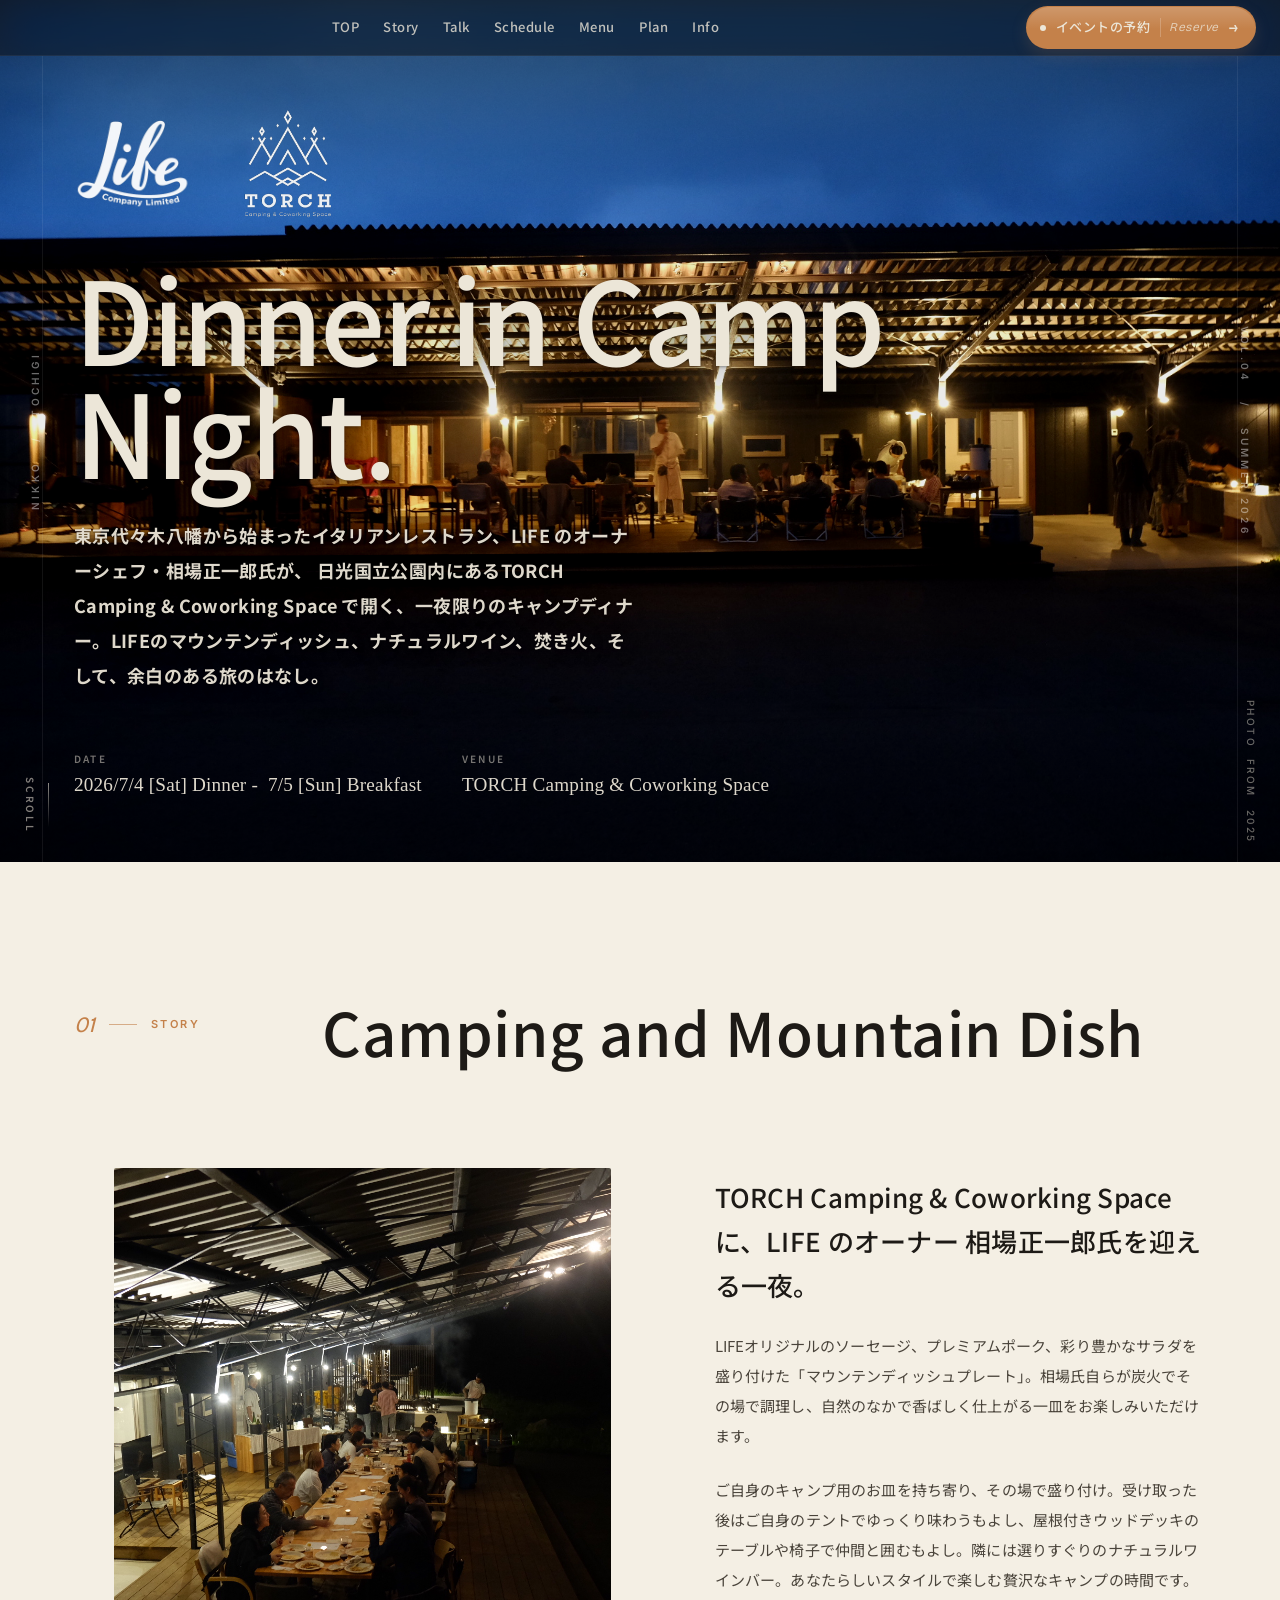
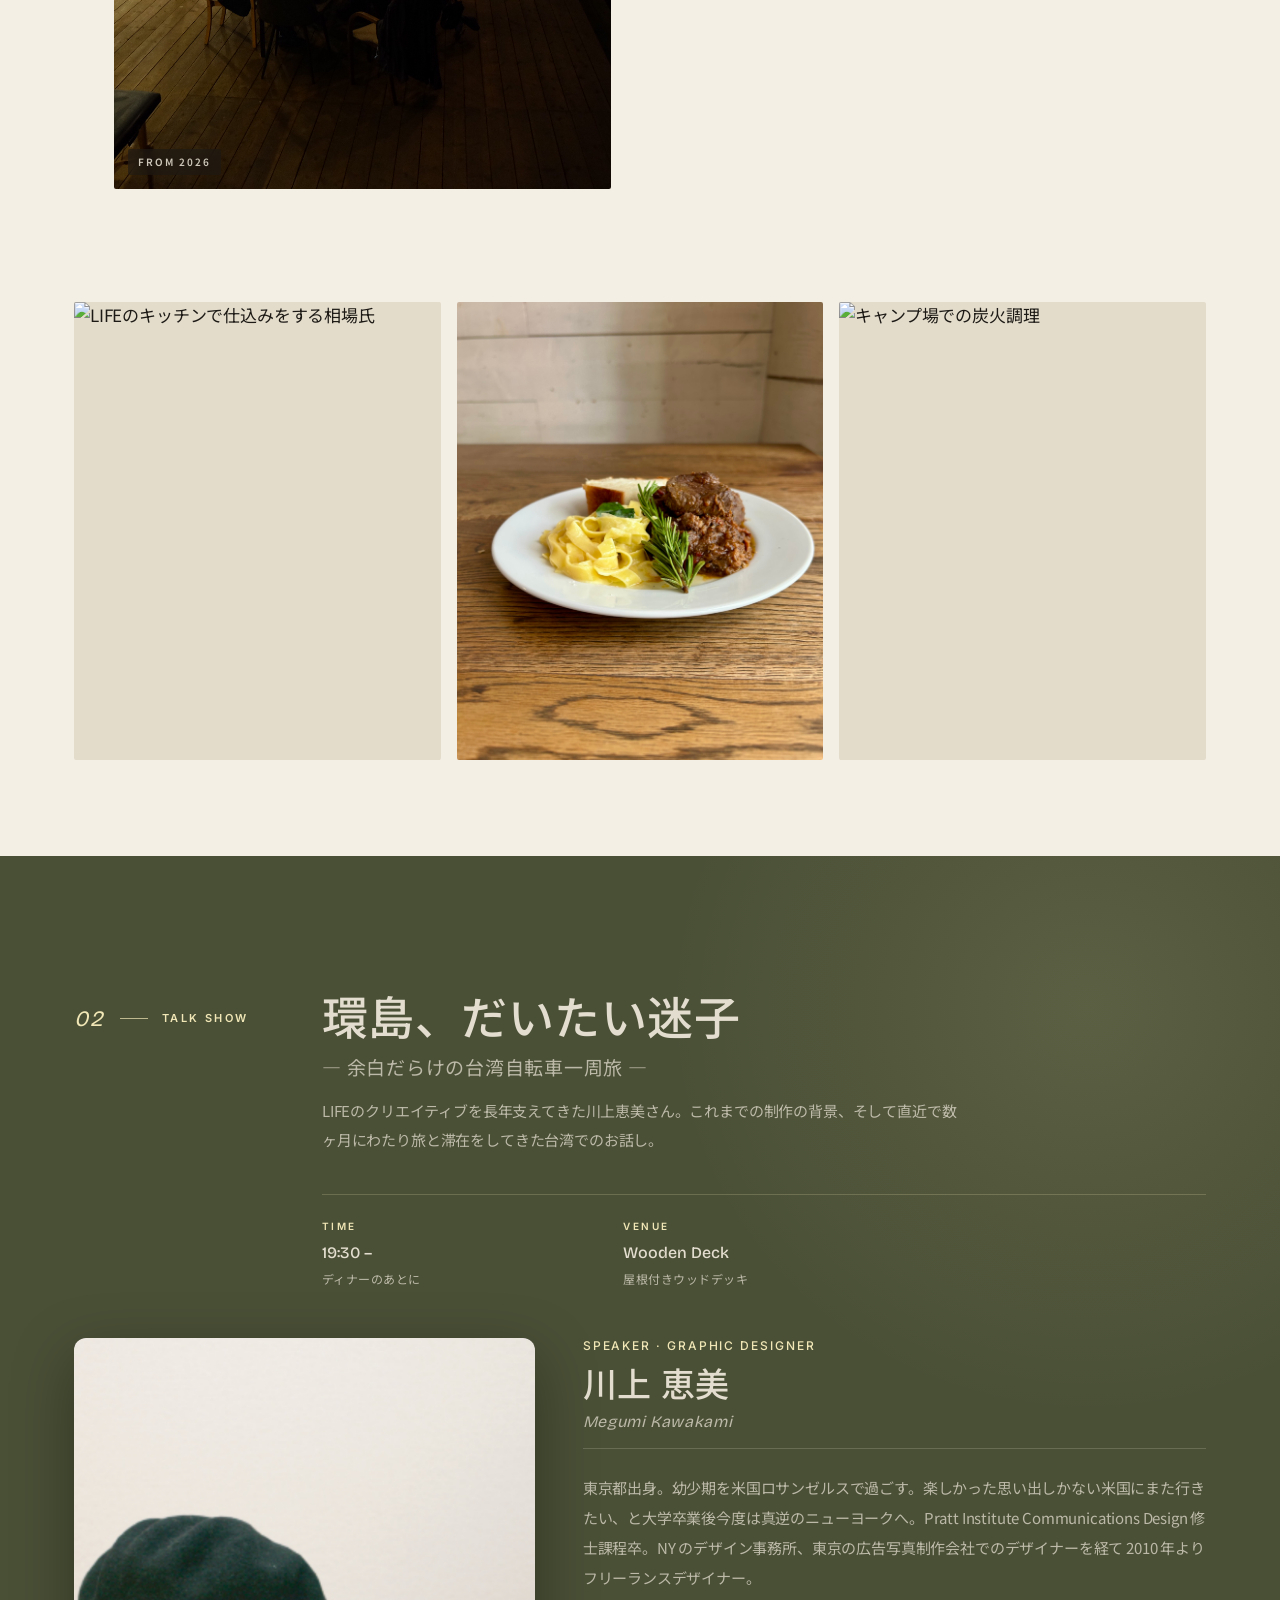
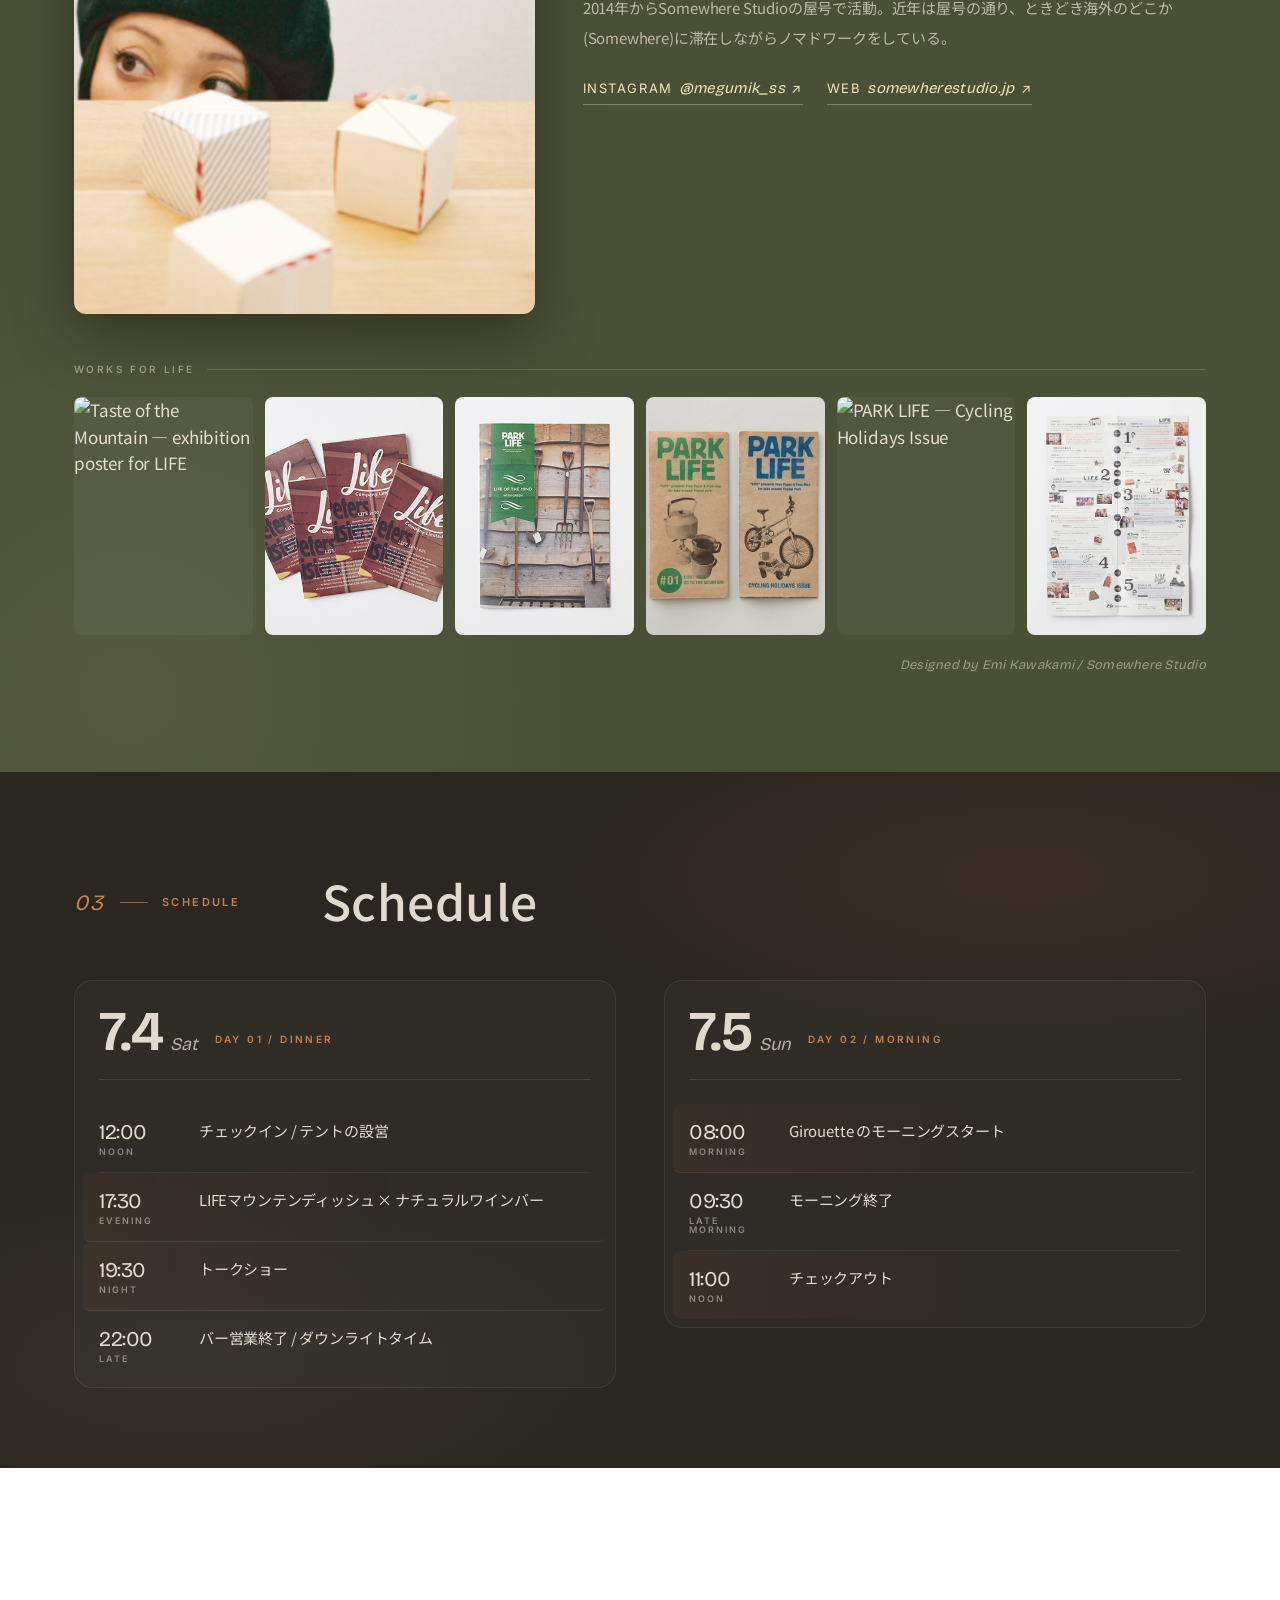
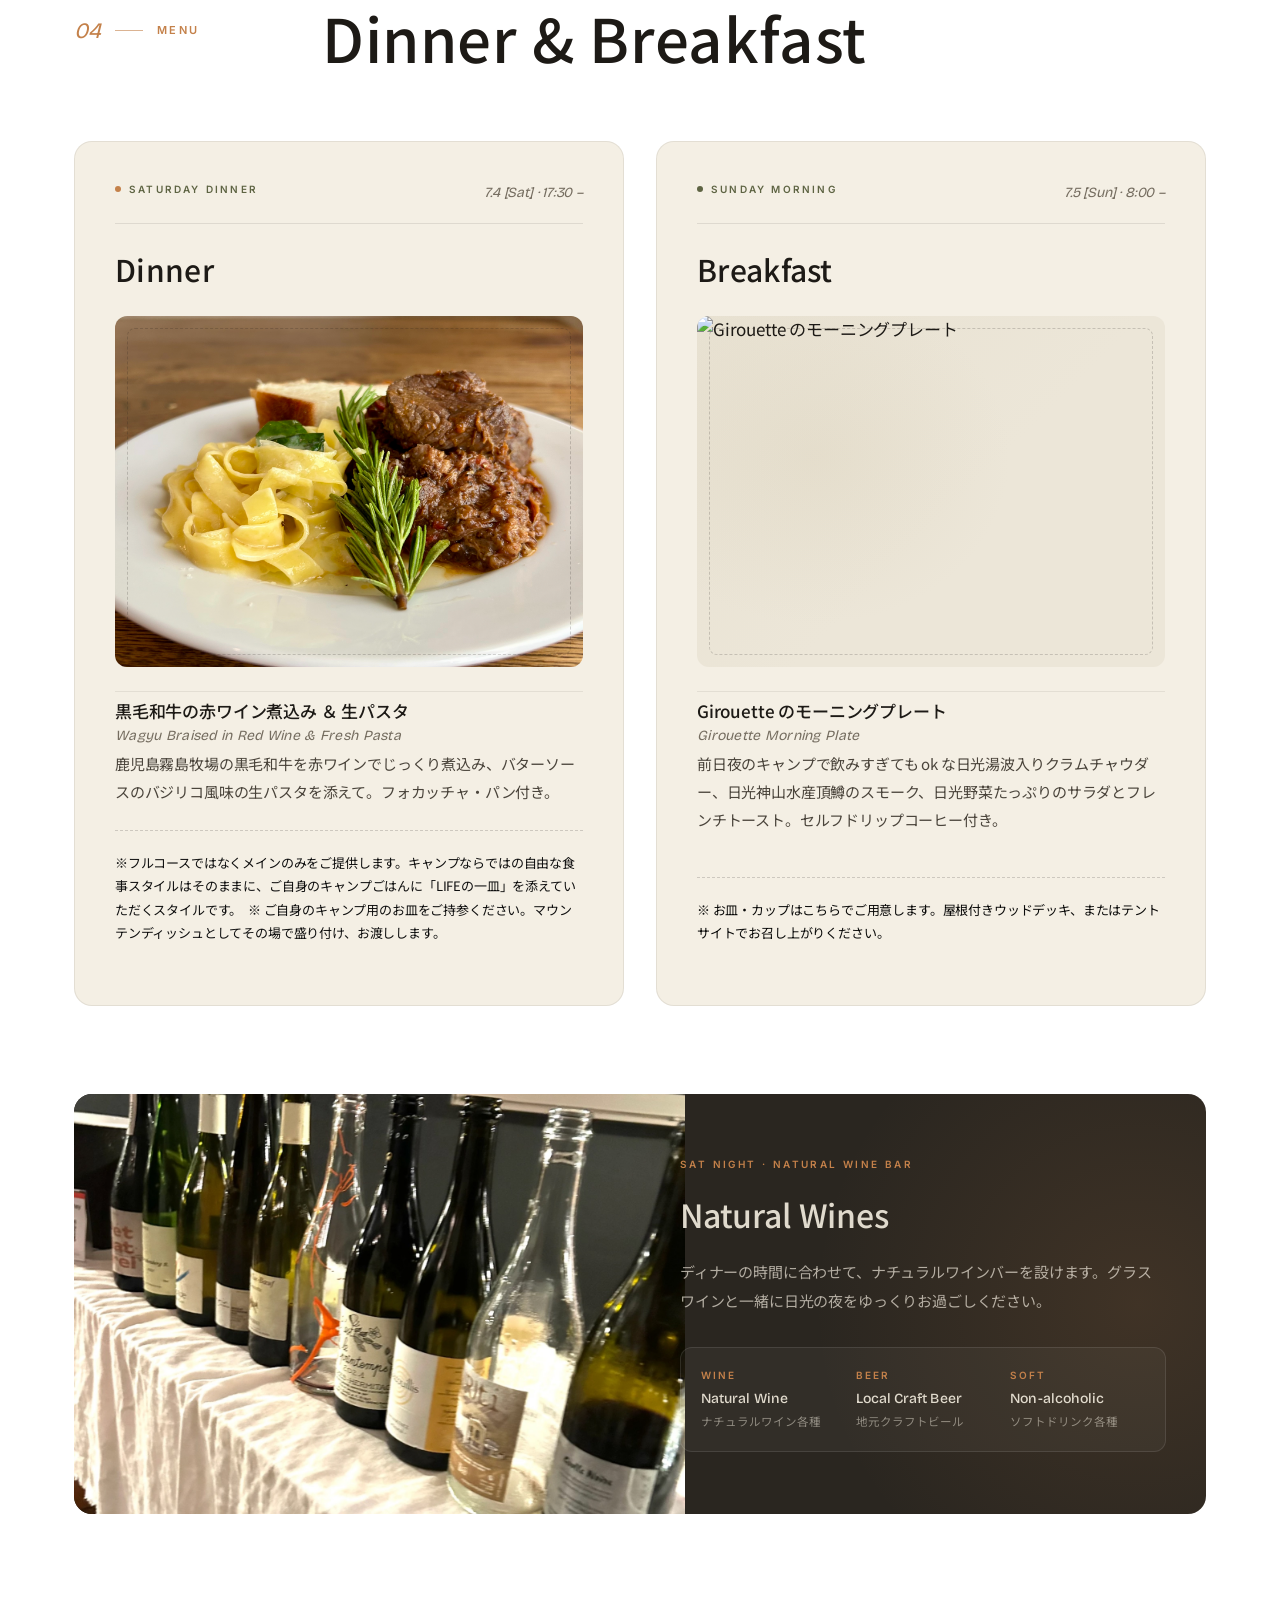
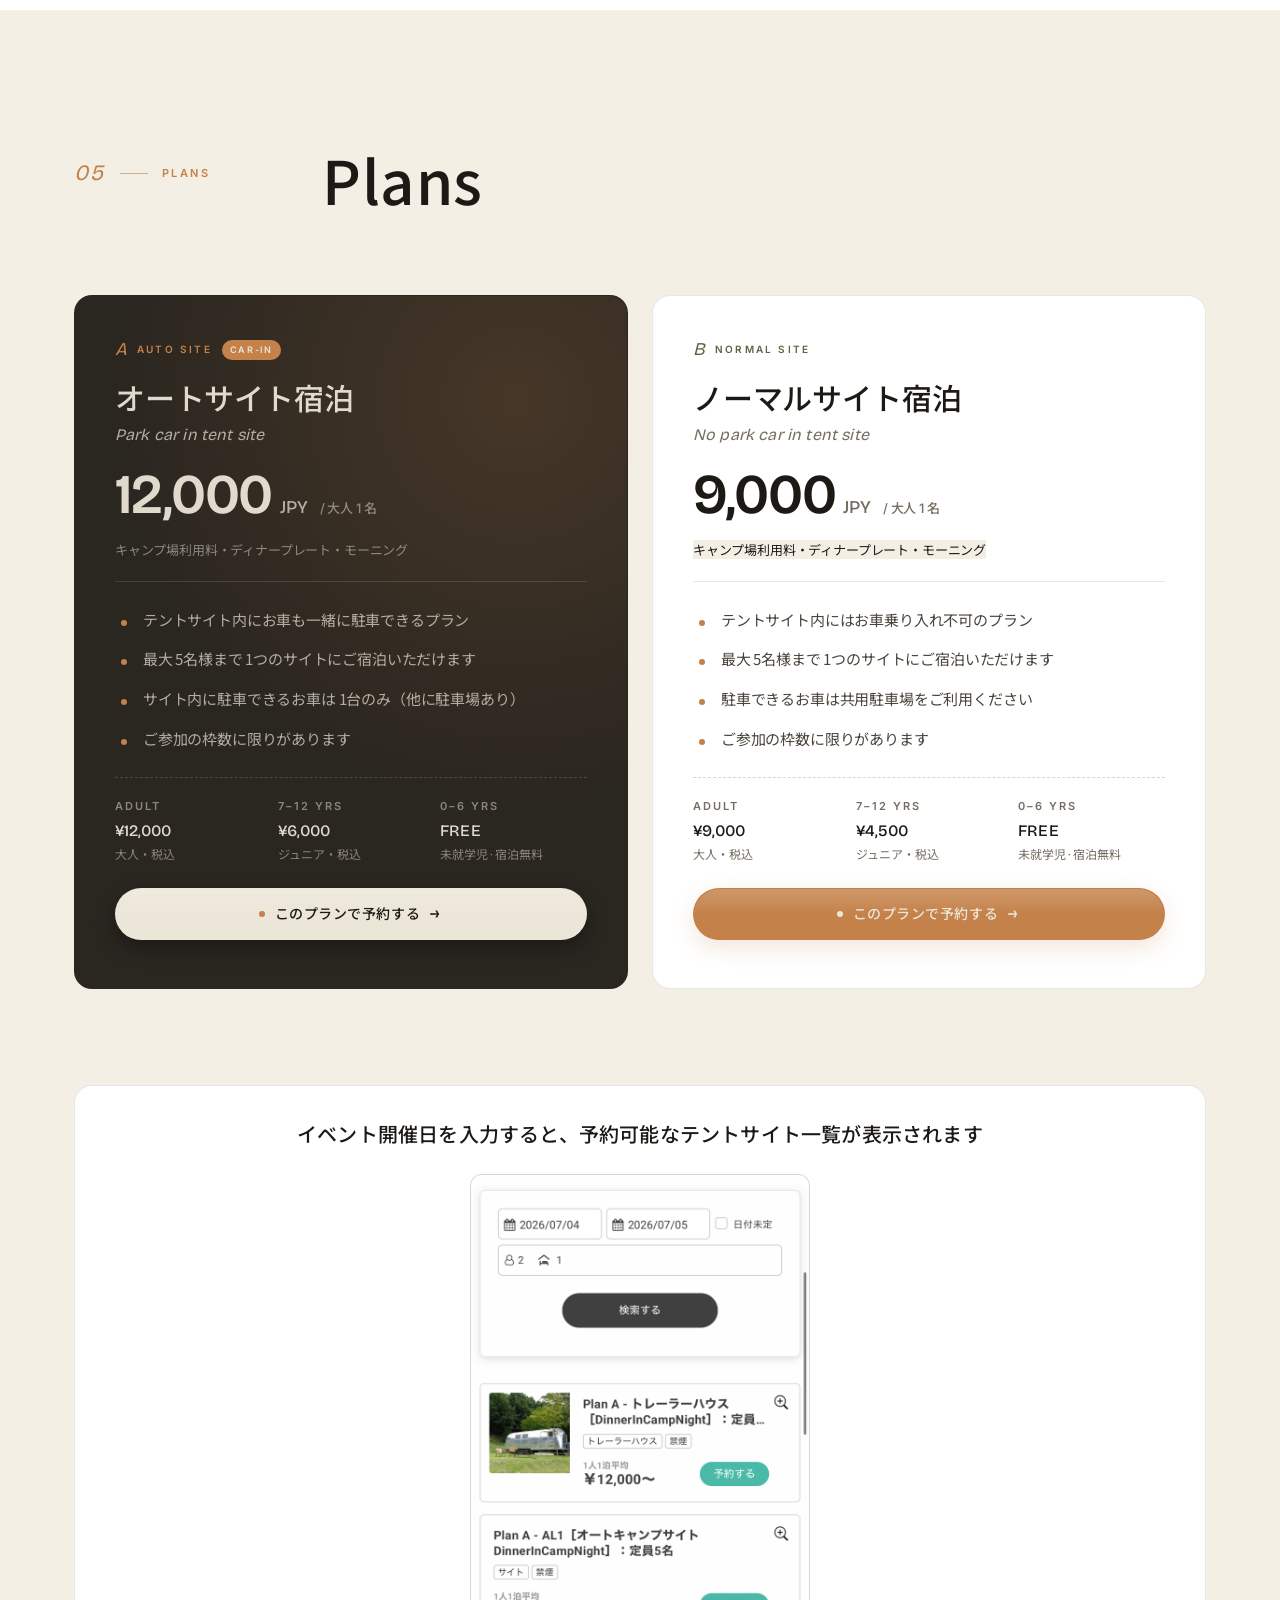
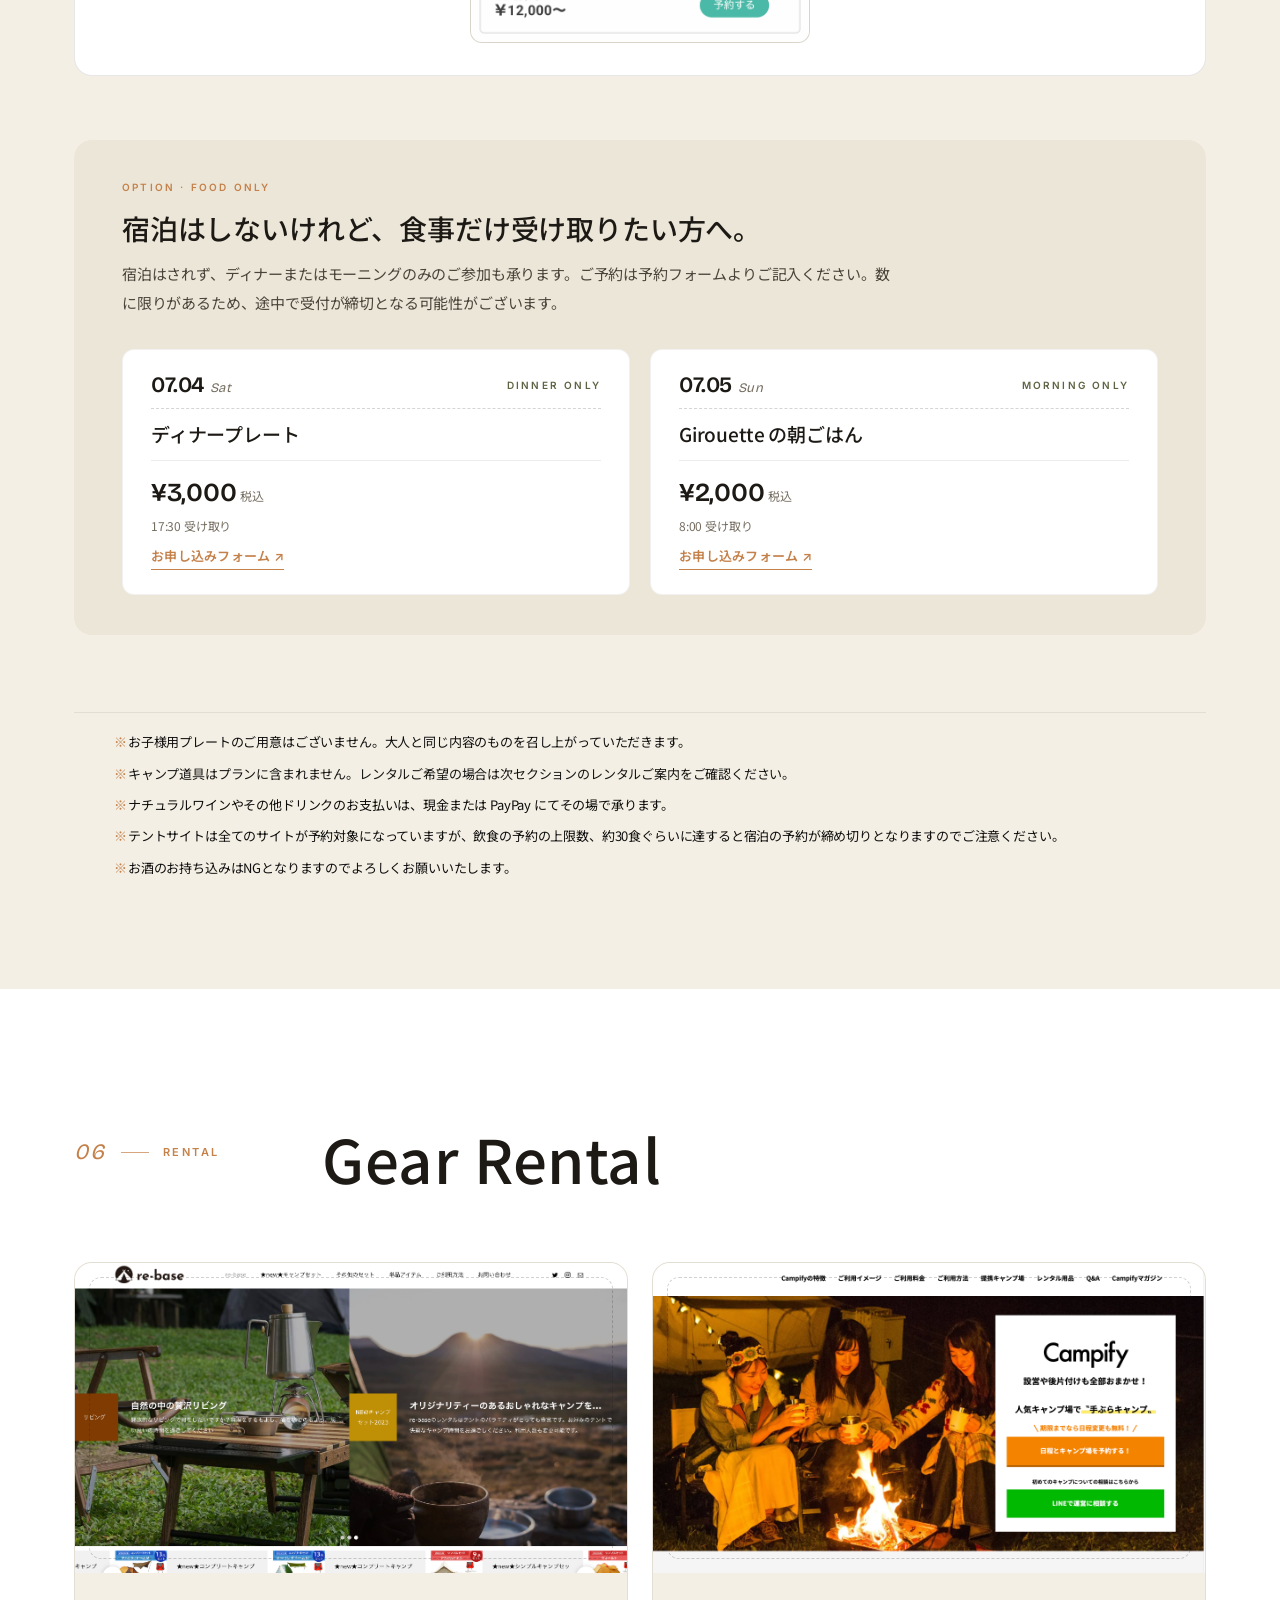
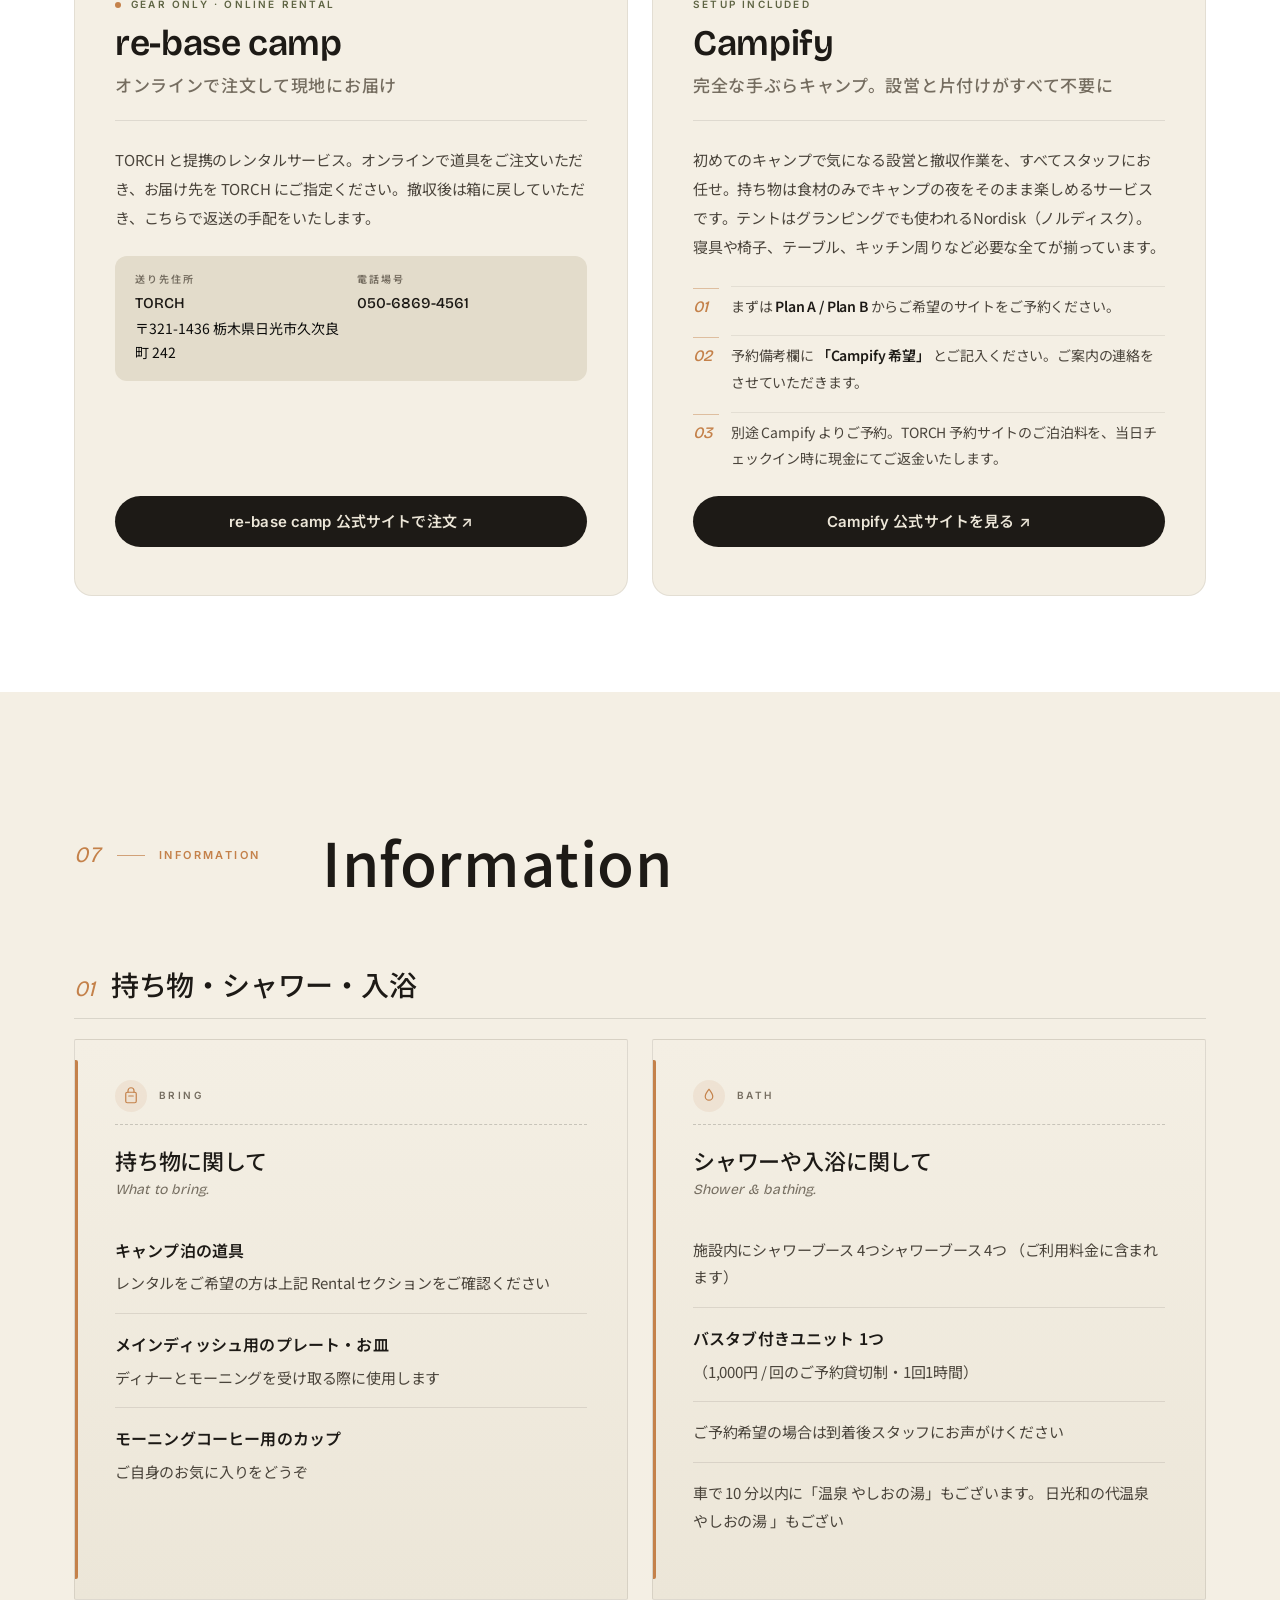
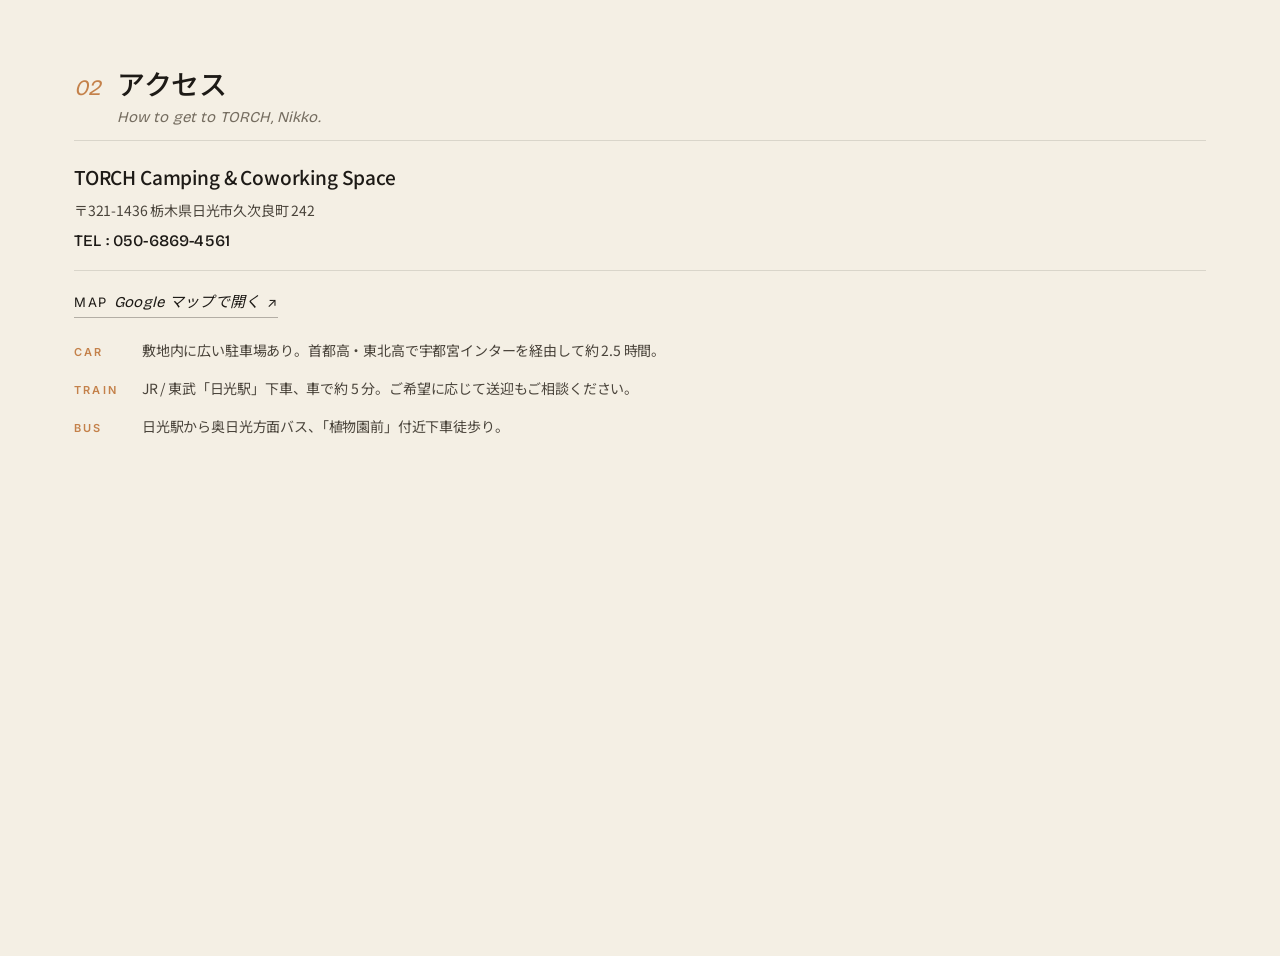
==== commit ec0c48b3: "Hero: タイトルを縮小・収まりやすく(clamp 48-9vw-120 + overflow-wrap)で中間幅の見切れを軽減 Co-Authored-By: Claude Opus 4.8 <n" ====
--- a/index.html
+++ b/index.html
@@ -5,8 +5,8 @@
 <meta name="viewport" content="width=device-width, initial-scale=1.0">
 <title>LIFE × TORCH — Dinner in Camp Night</title>
 <meta name="description" content="2026年7月4日(土)ディナー・7月5日(日)モーニング。TORCH Camping & Coworking Spaceにて、LIFE 相場正一郎氏によるイタリアンと、川上恵美氏のトークショー。">
-<link rel="stylesheet" href="styles/main.css?v=5">
-<link rel="stylesheet" href="styles/hero.css?v=5">
+<link rel="stylesheet" href="styles/main.css?v=6">
+<link rel="stylesheet" href="styles/hero.css?v=6">
 <link rel="stylesheet" href="styles/story.css?v=4">
 <link rel="stylesheet" href="styles/talk.css?v=3">
 <link rel="stylesheet" href="styles/menu.css?v=4">
--- a/styles/main.css
+++ b/styles/main.css
@@ -137,12 +137,14 @@
   border-radius: 50%;
   padding: 0;
   cursor: pointer;
+  color: var(--color-on-dark);
   -webkit-tap-highlight-color: transparent;
   transition: background var(--duration-fast) var(--ease-apple),
               border-color var(--duration-fast) var(--ease-apple);
 }
 .nav.is-light .nav__burger {
   border-color: rgba(29,26,22,0.18);
+  color: var(--color-near-black);
 }
 .nav__burger span {
   position: absolute;
--- a/styles/hero.css
+++ b/styles/hero.css
@@ -176,13 +176,14 @@
 .hero__title {
   font-family: var(--font-display);
   font-weight: 500;
-  font-size: clamp(56px, 11vw, 168px);
-  line-height: 0.95;
+  font-size: clamp(48px, 9vw, 120px);
+  line-height: 0.98;
   letter-spacing: -0.025em;
   color: var(--color-cream);
   margin: 0;
   font-variation-settings: "opsz" 48;
   text-shadow: 0 2px 30px rgba(0,0,0,0.45), 0 1px 3px rgba(0,0,0,0.35);
+  overflow-wrap: break-word;
 }
 .hero__title .it {
   font-style: italic;
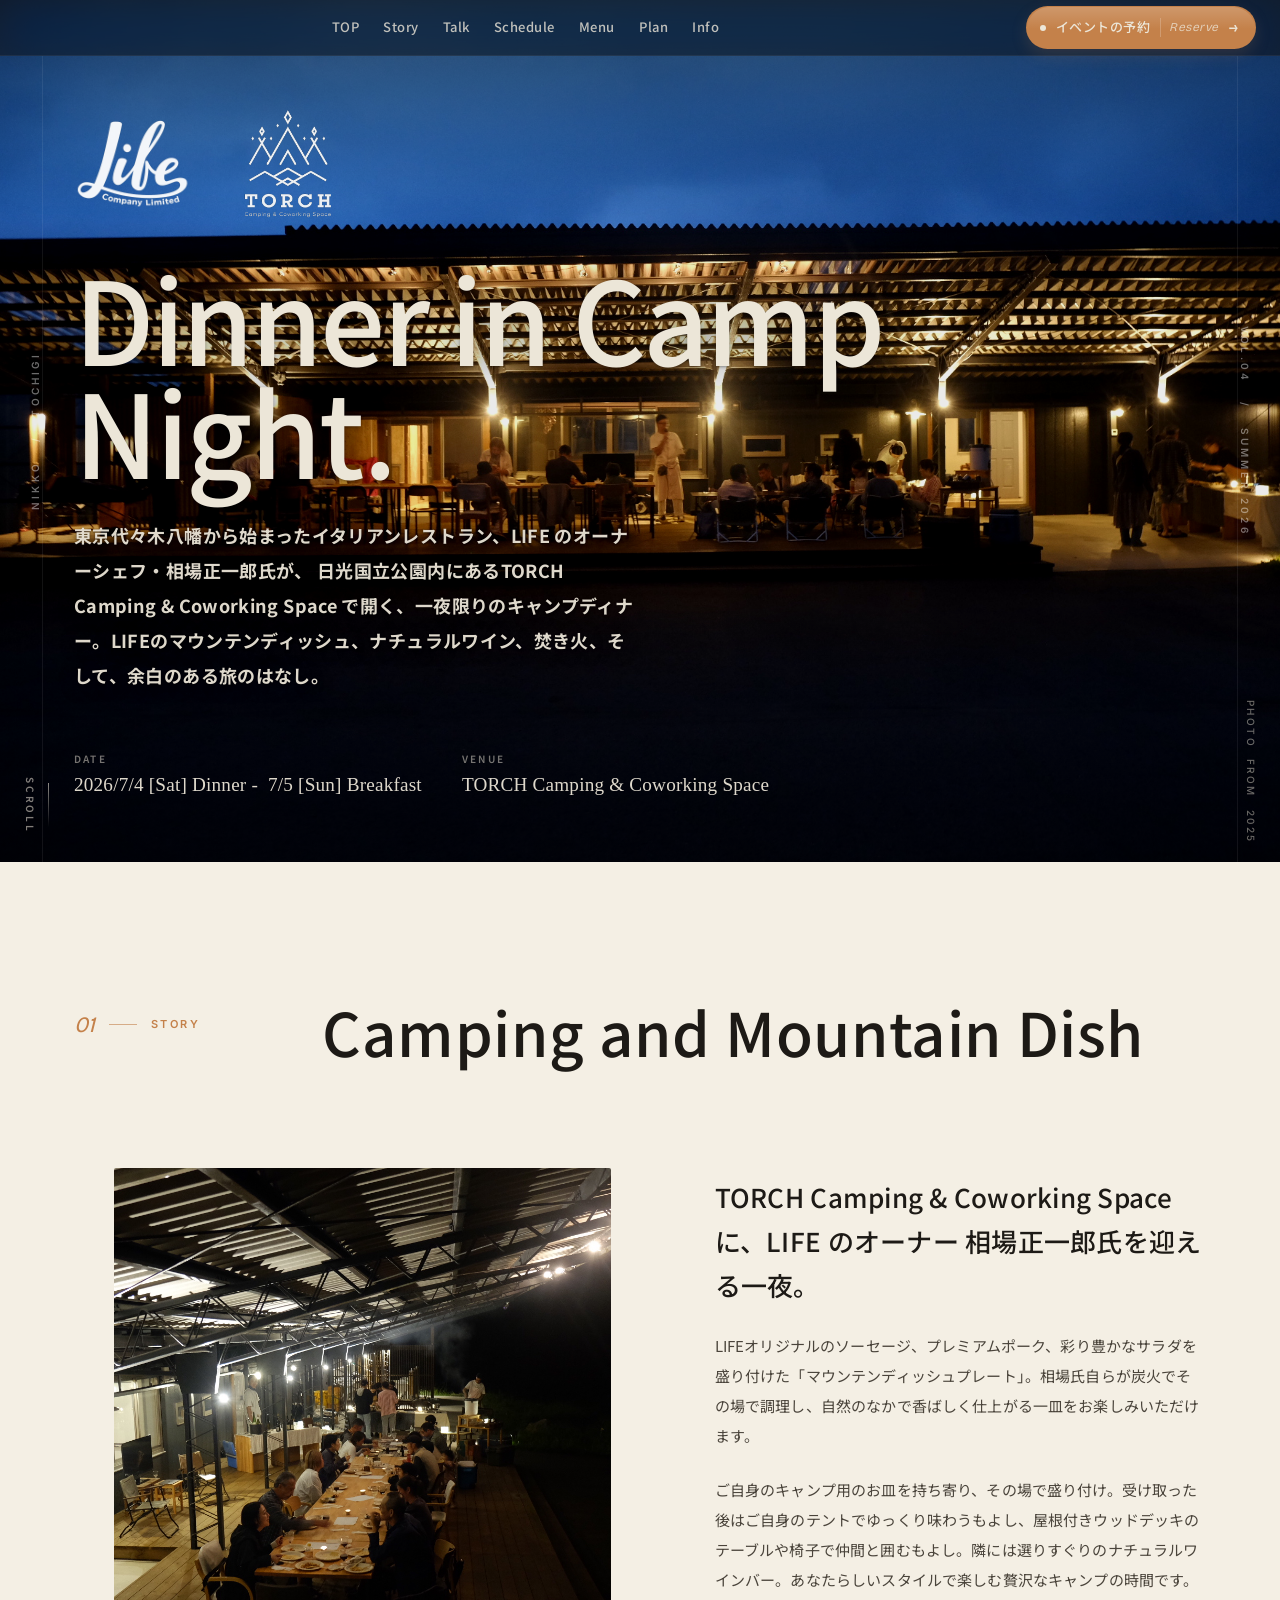
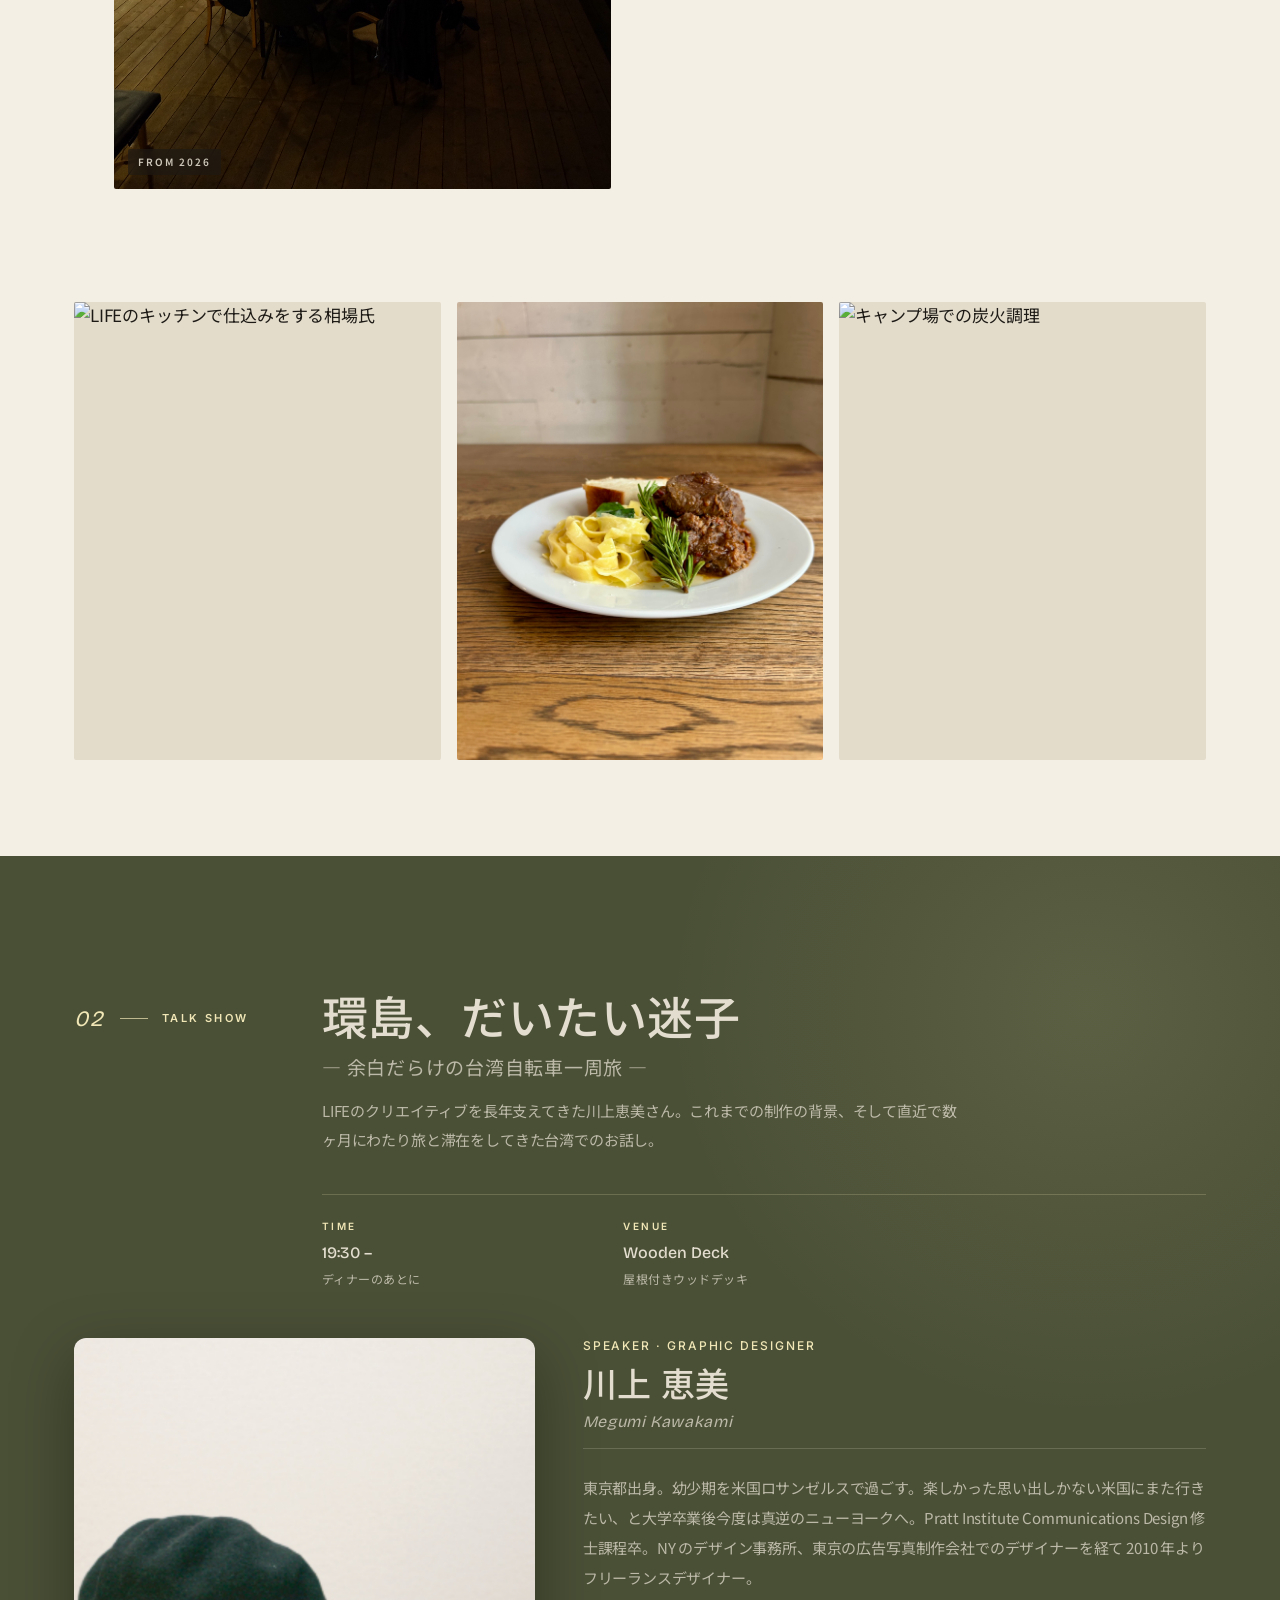
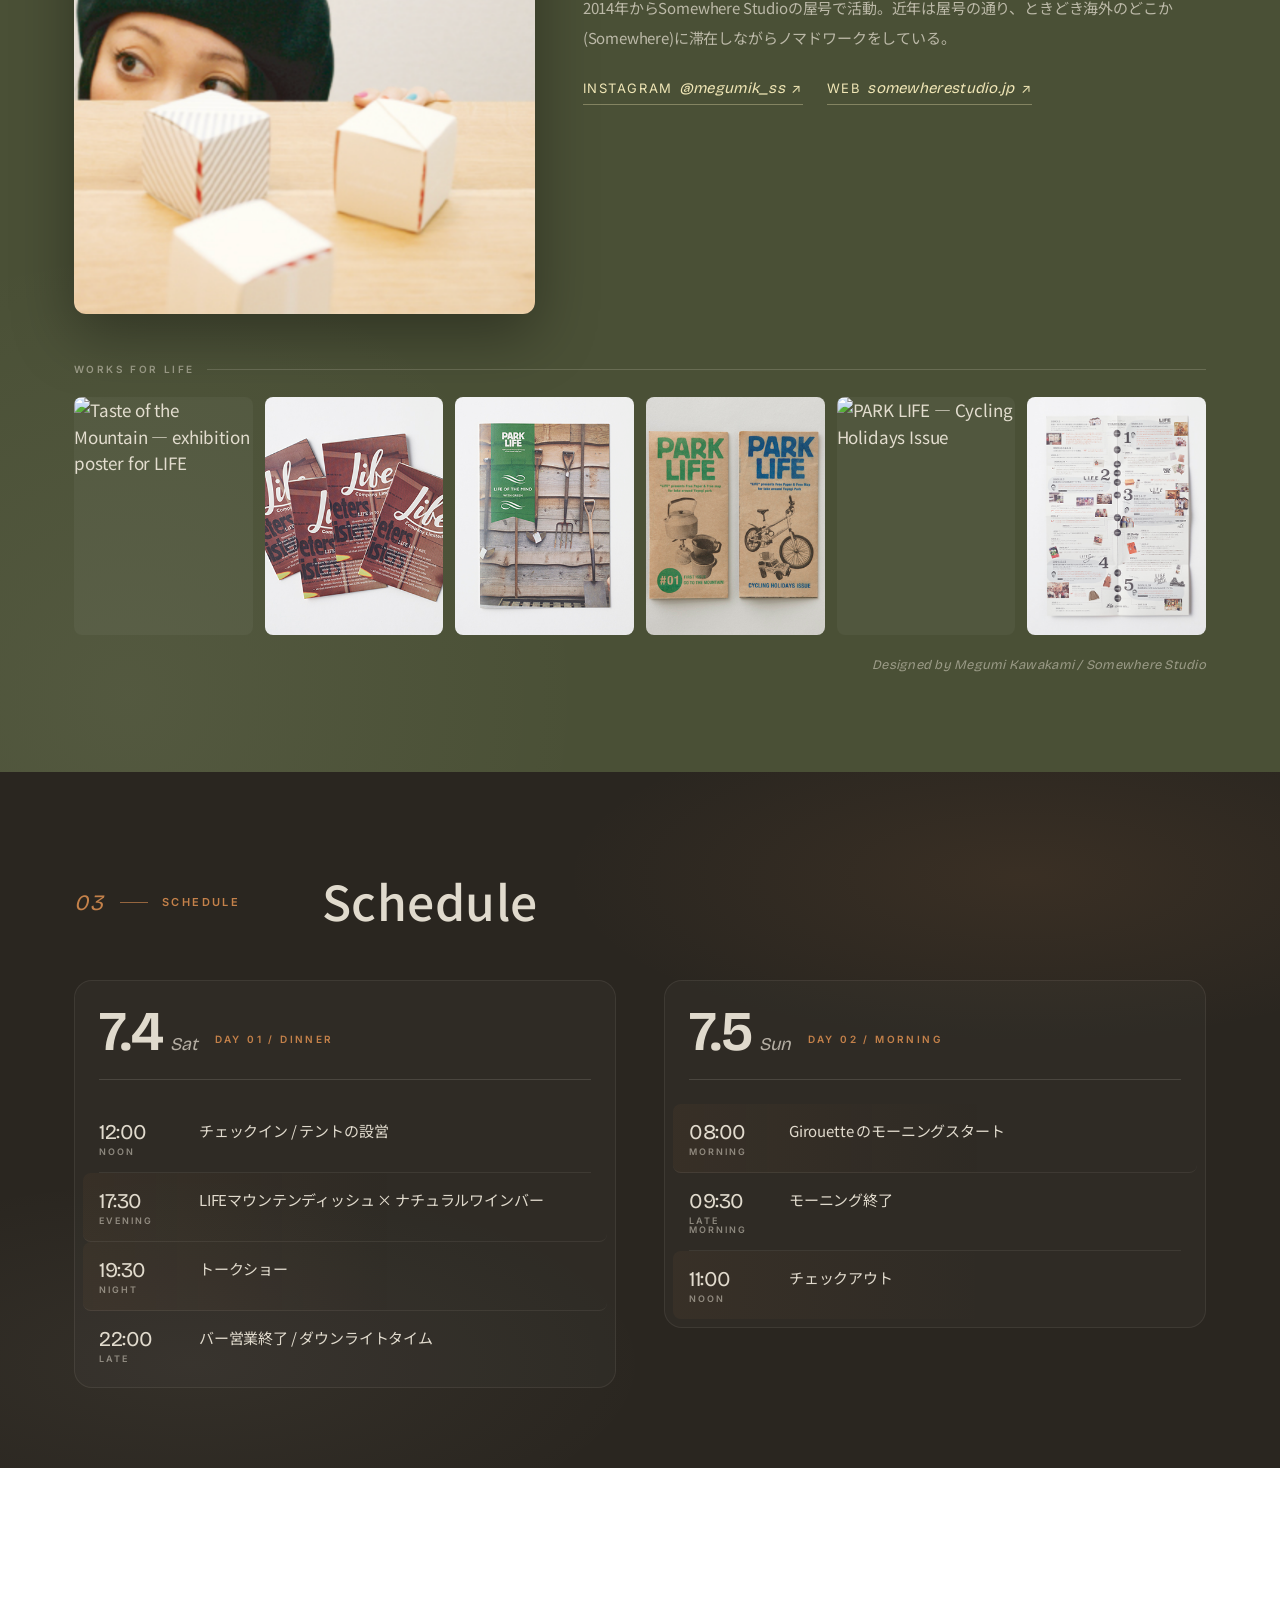
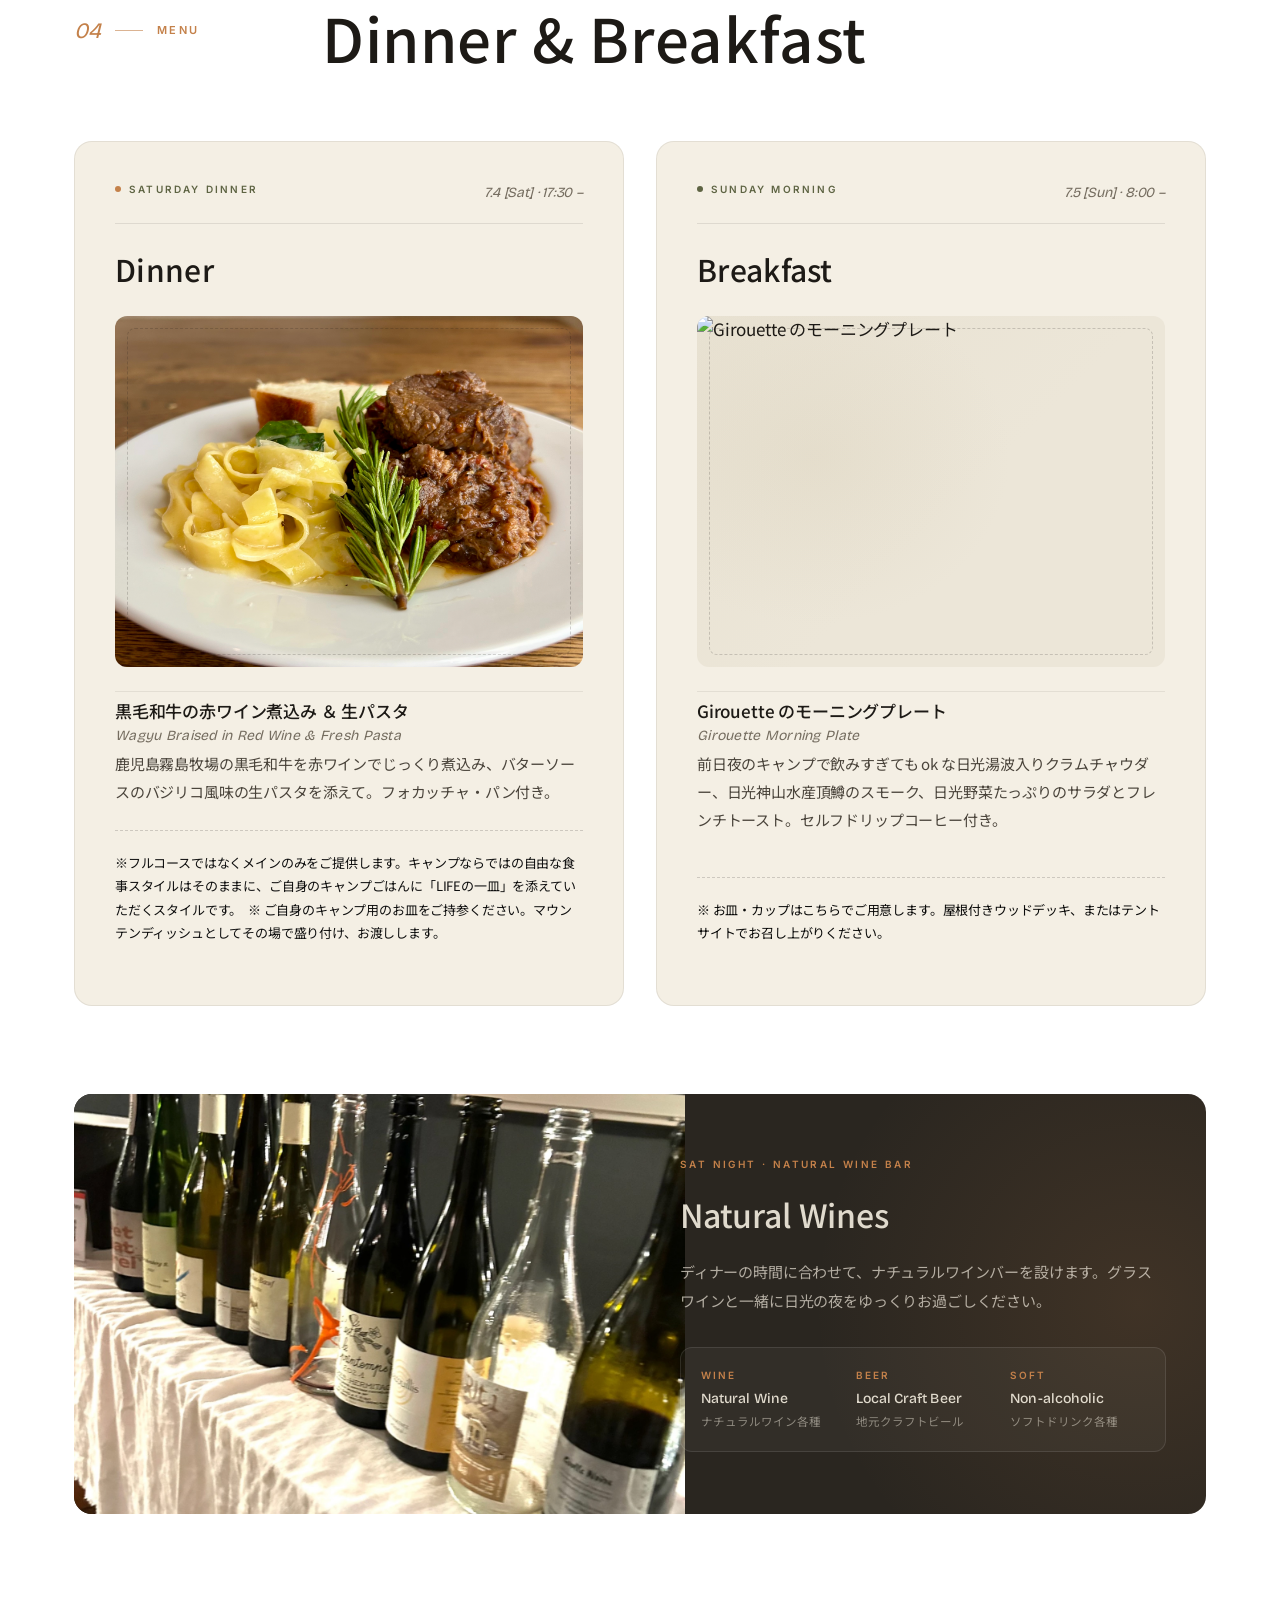
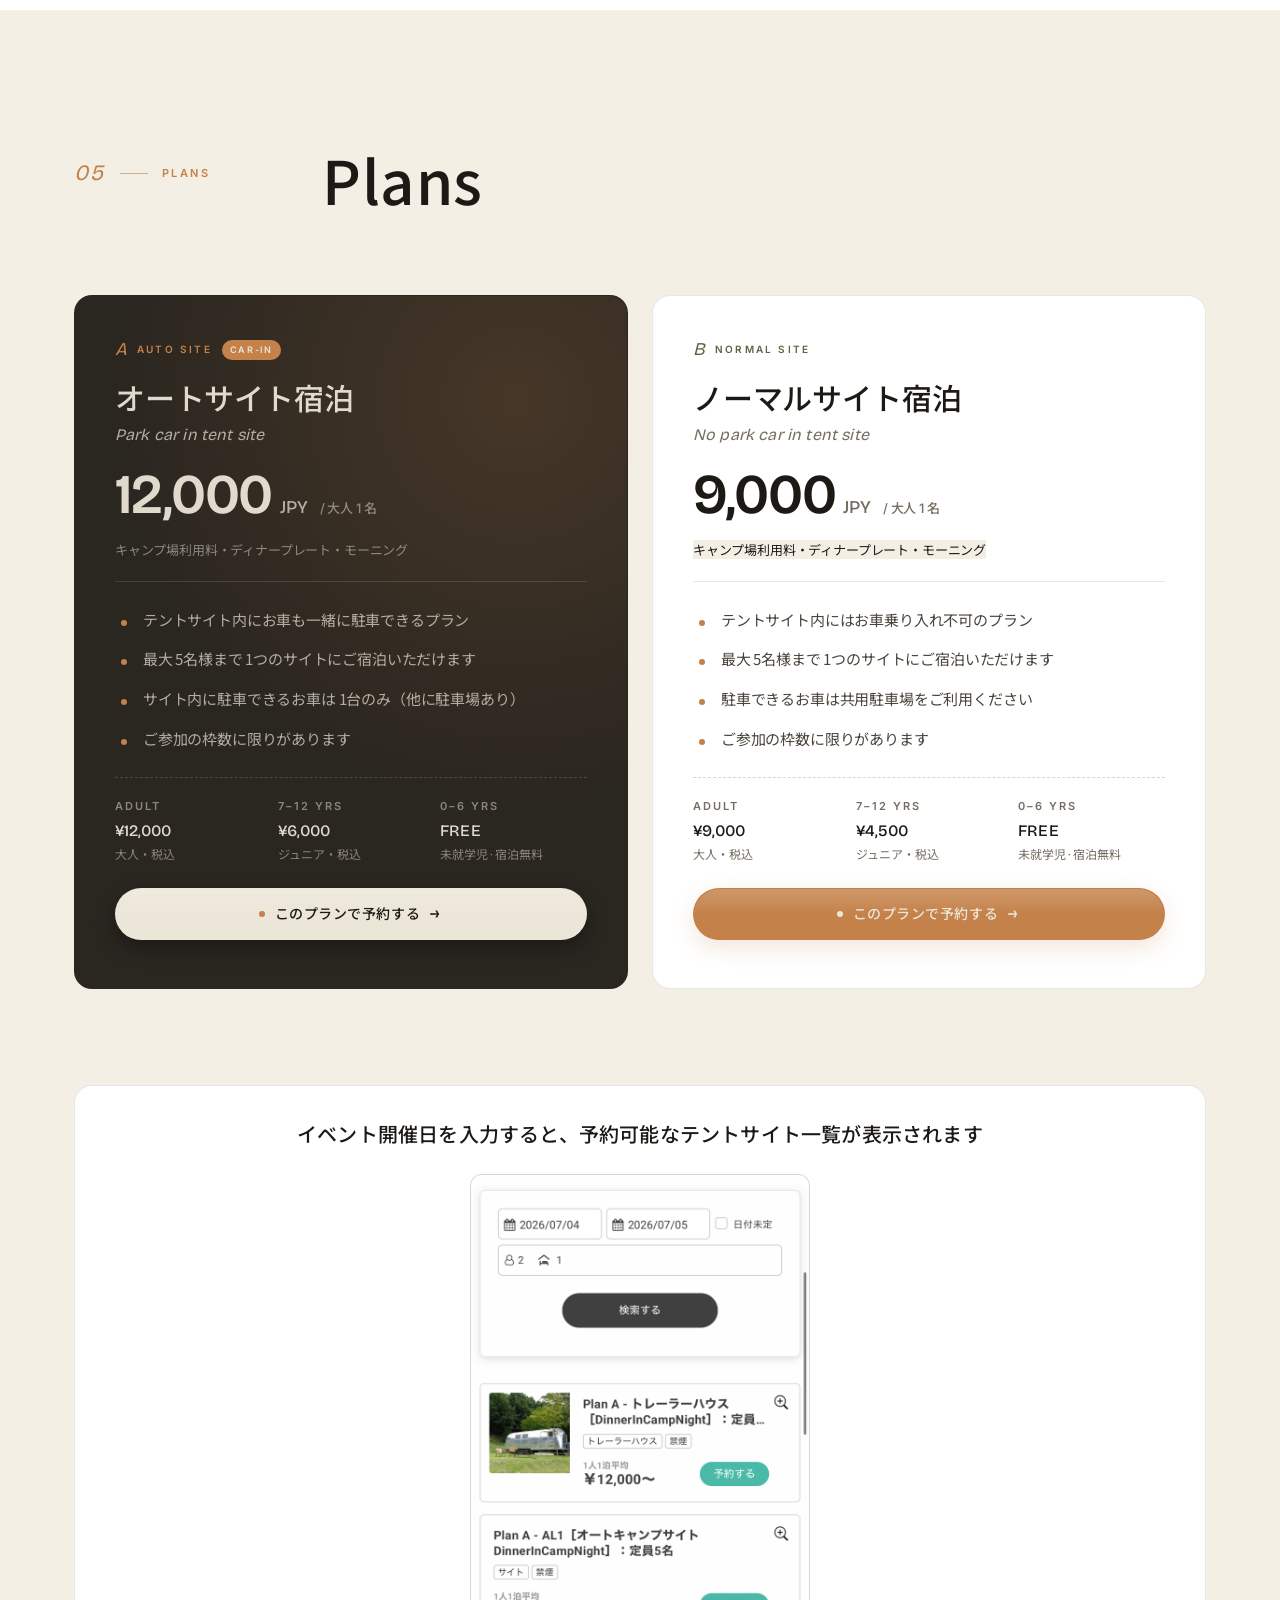
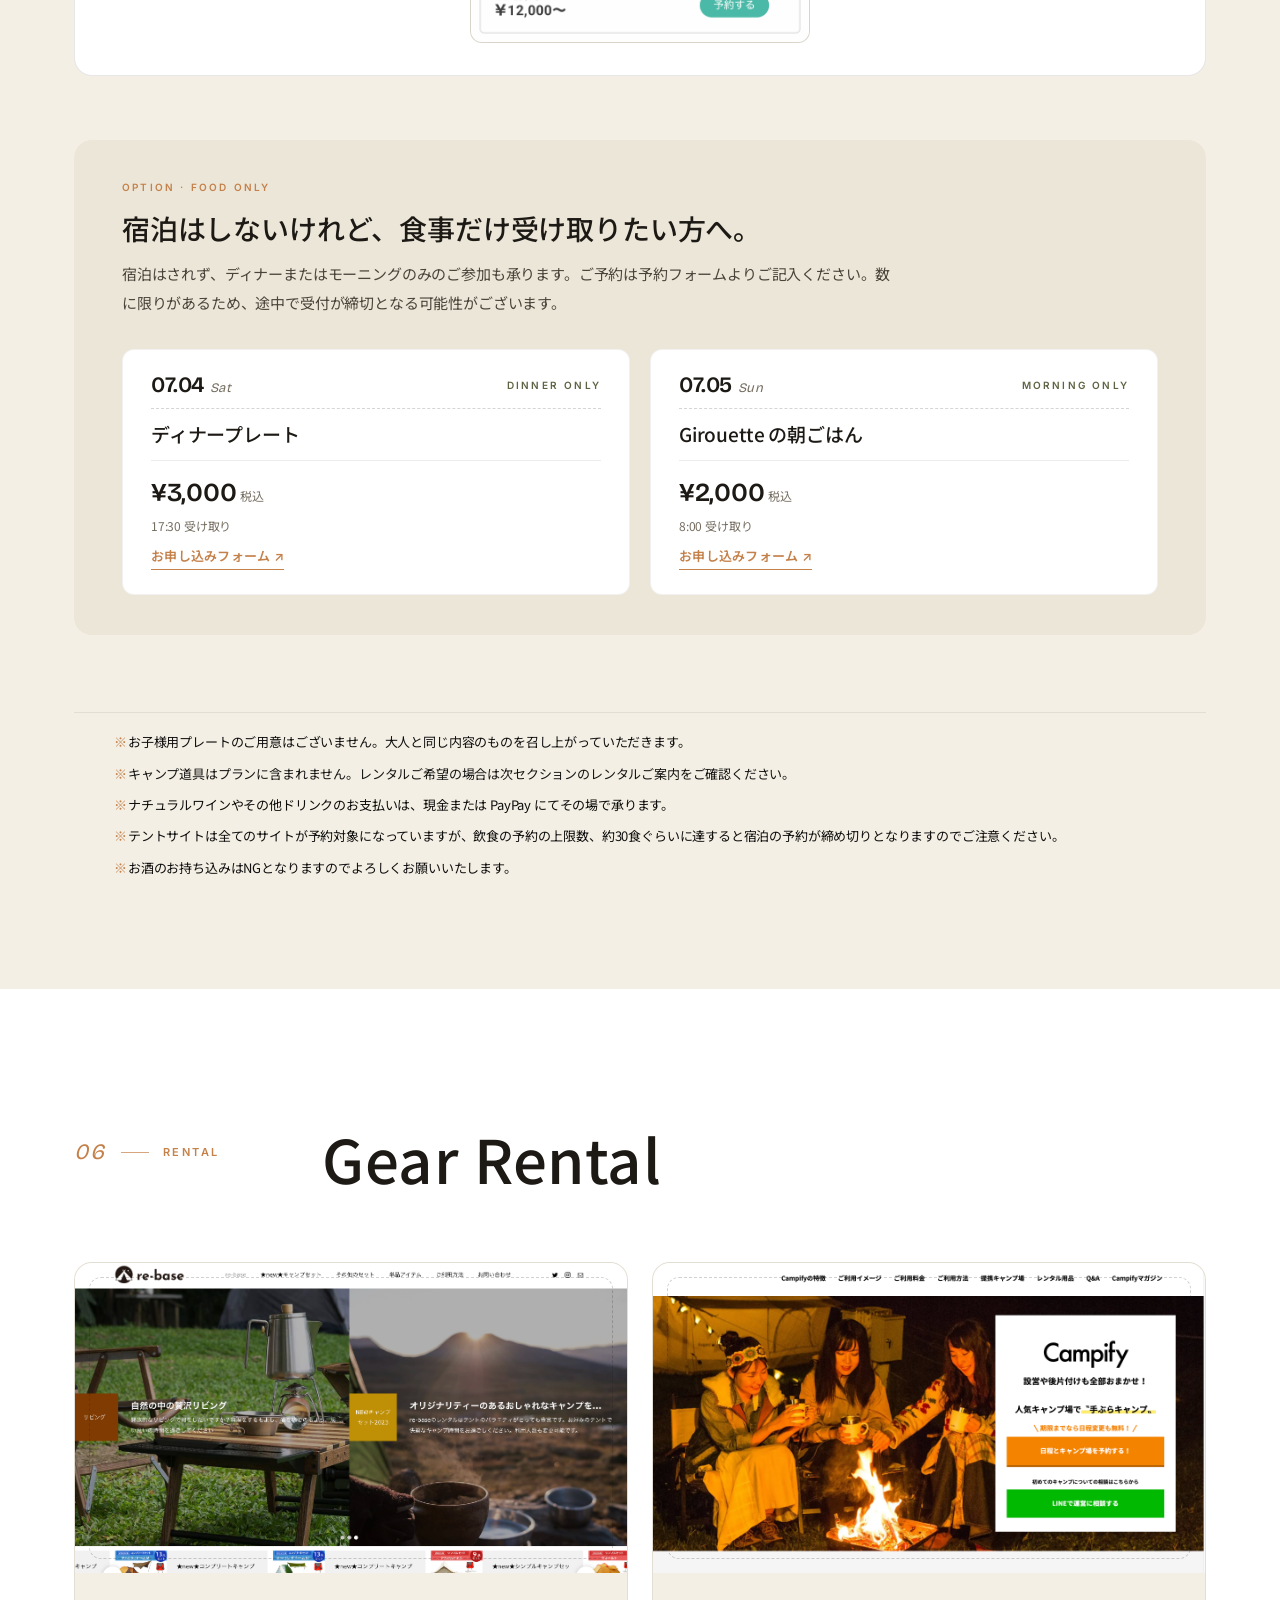
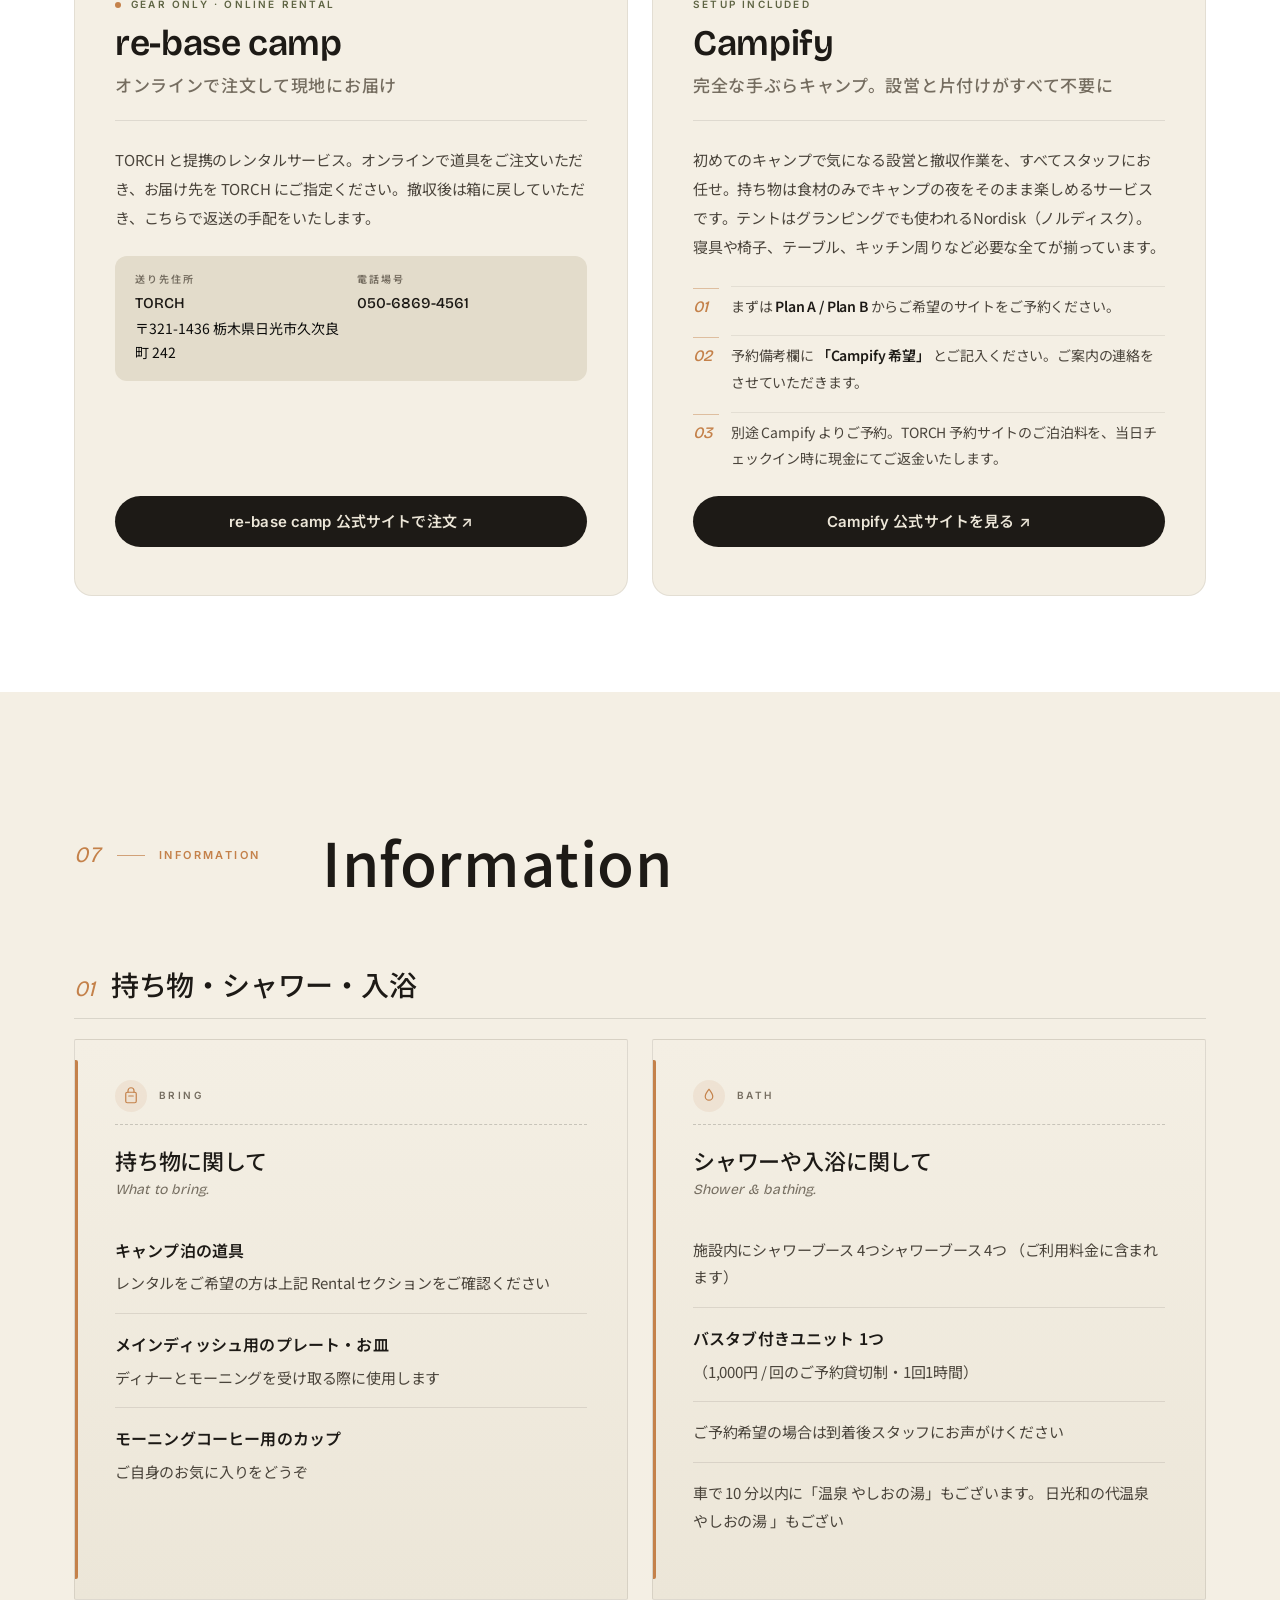
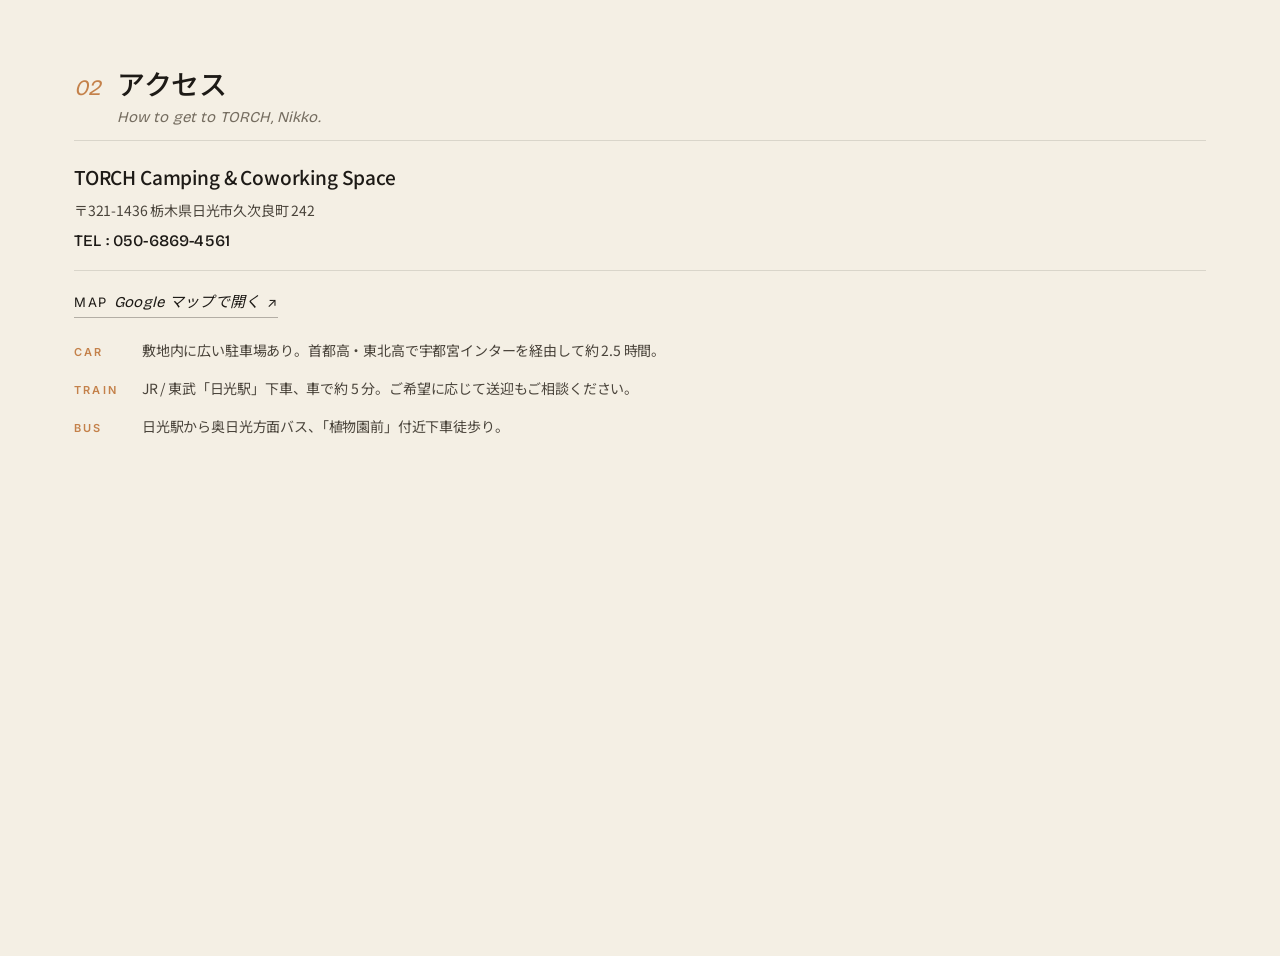
==== commit d592109d: "Talk Show: クレジット表記を Megumi Kawakami に修正 Co-Authored-By: Claude Opus 4.8 <noreply@anthropic.com>" ====
--- a/index.html
+++ b/index.html
@@ -239,7 +239,7 @@
           <img src="assets/talk-work-05.jpg" alt="LIFE Timeline — 年表" loading="lazy" decoding="async">
         </figure>
       </div>
-      <p class="talk__works-credit">Designed by Emi Kawakami / Somewhere Studio</p>
+      <p class="talk__works-credit">Designed by Megumi Kawakami / Somewhere Studio</p>
     </div>
 
   </div>
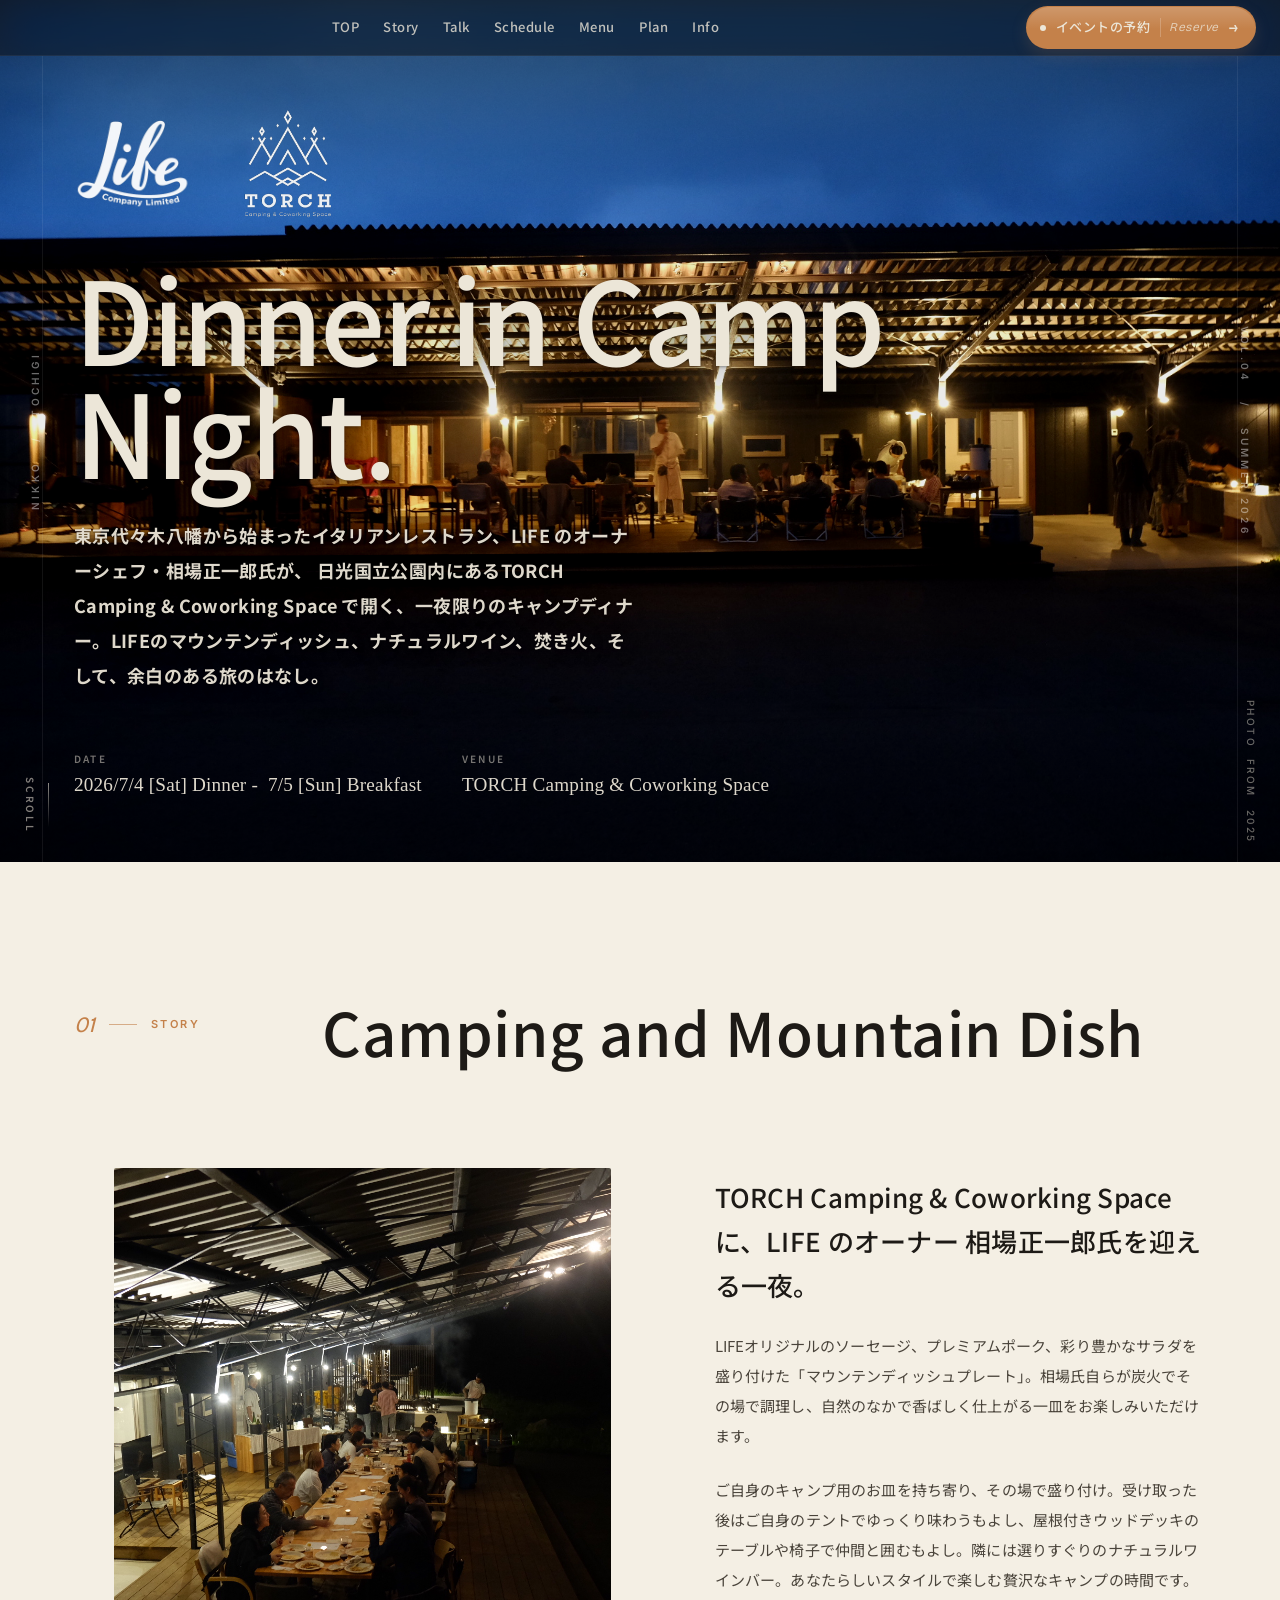
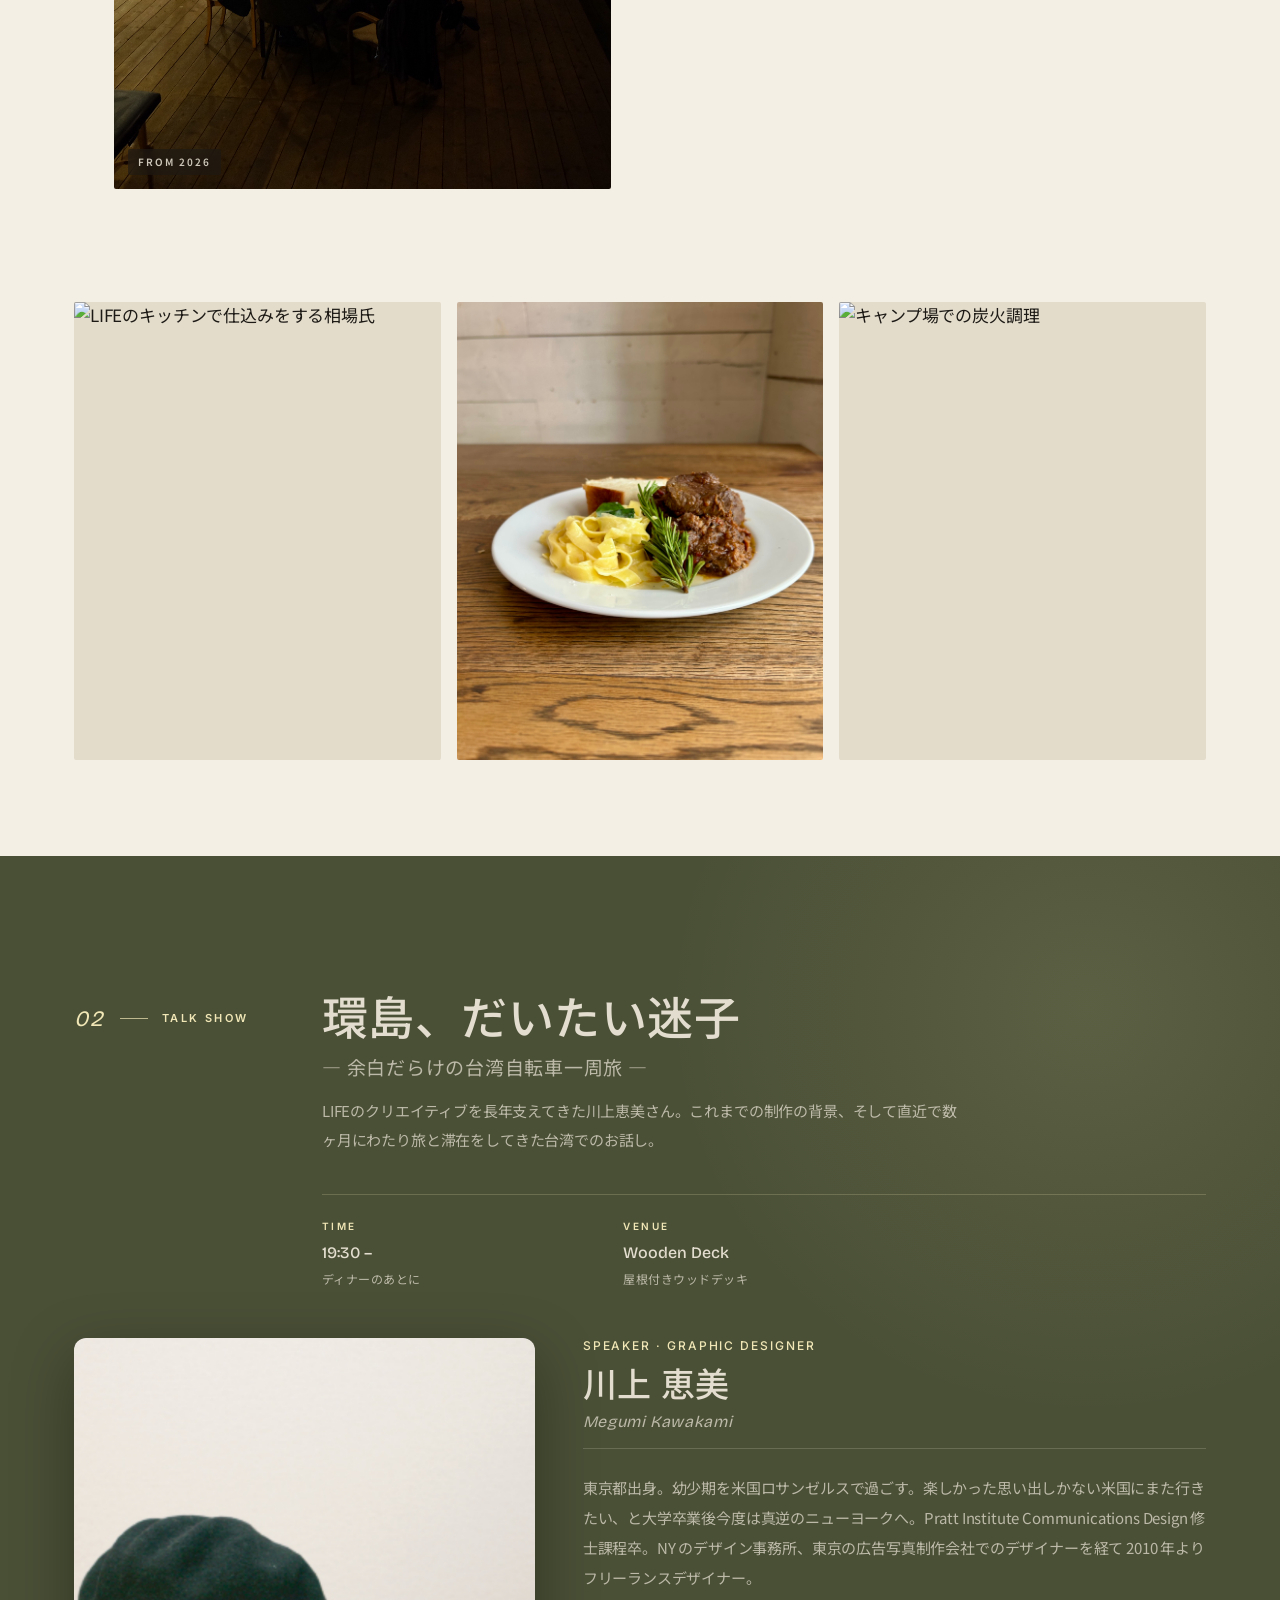
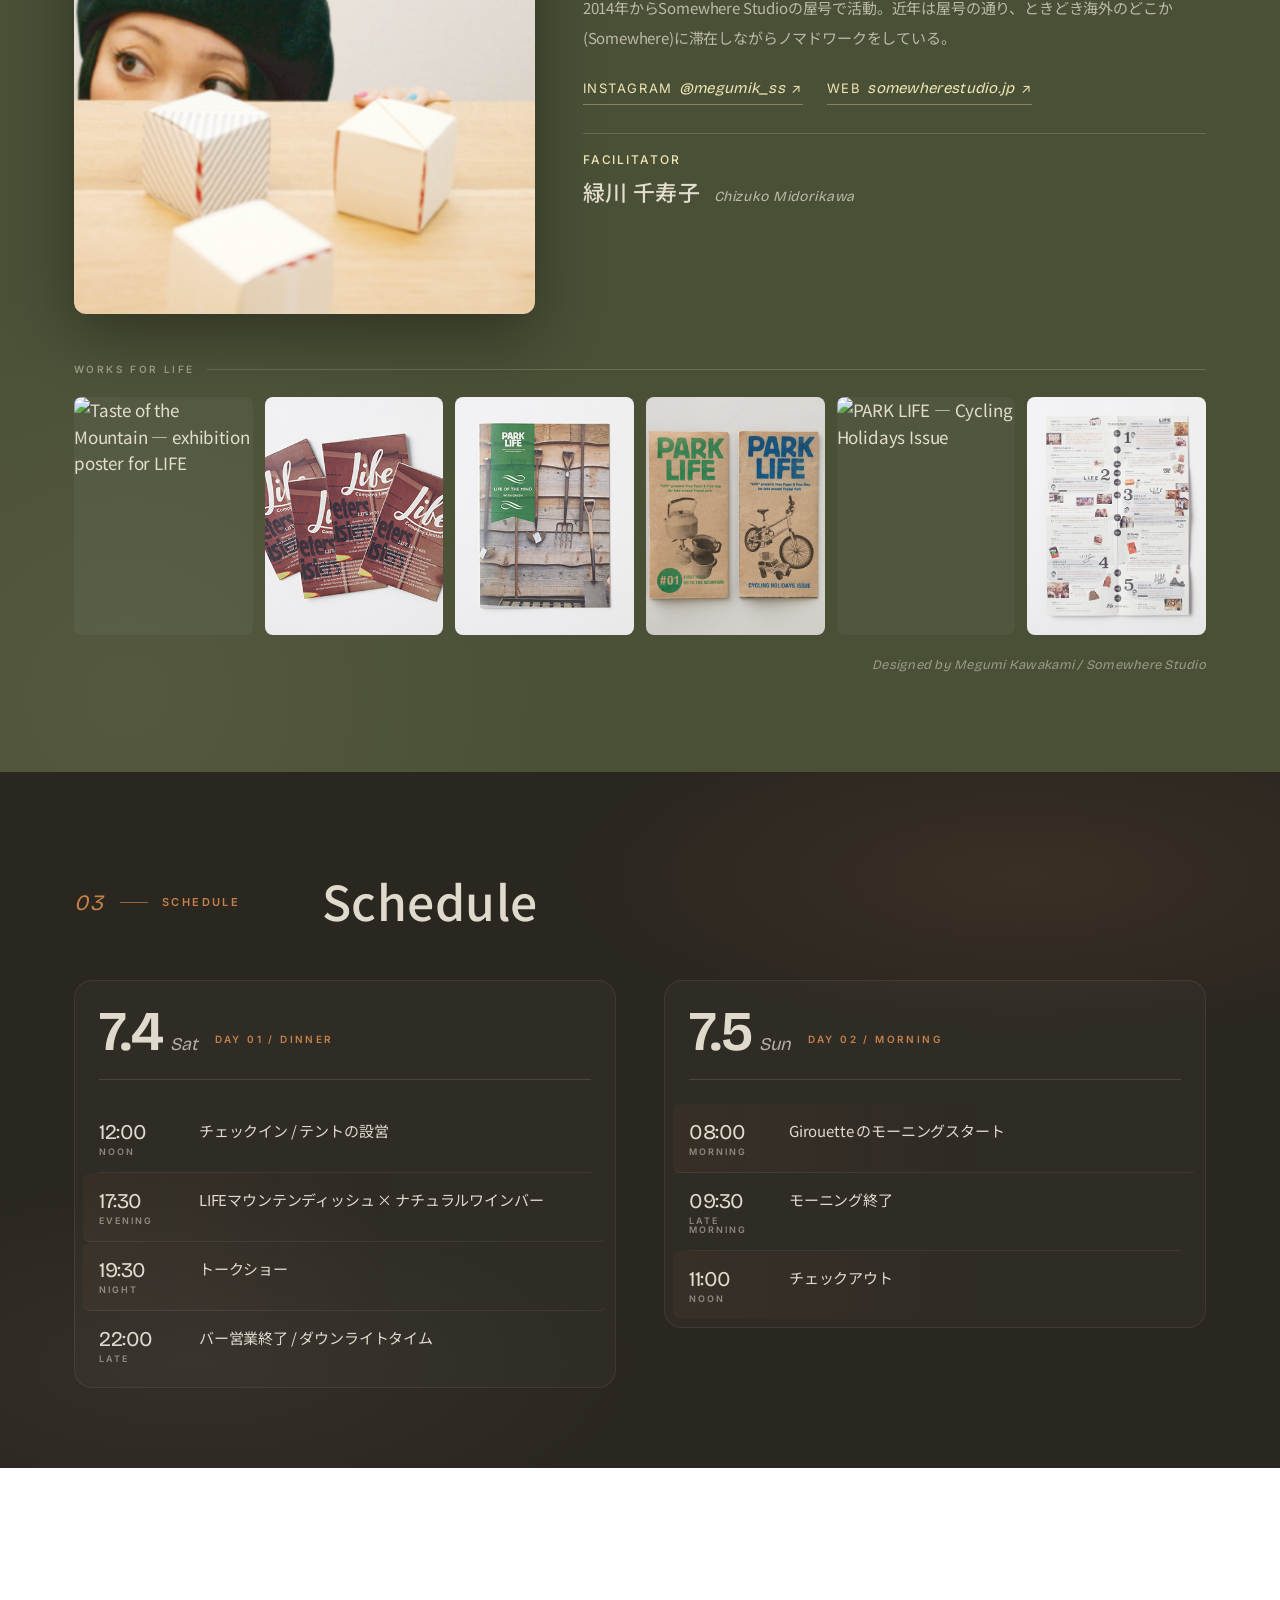
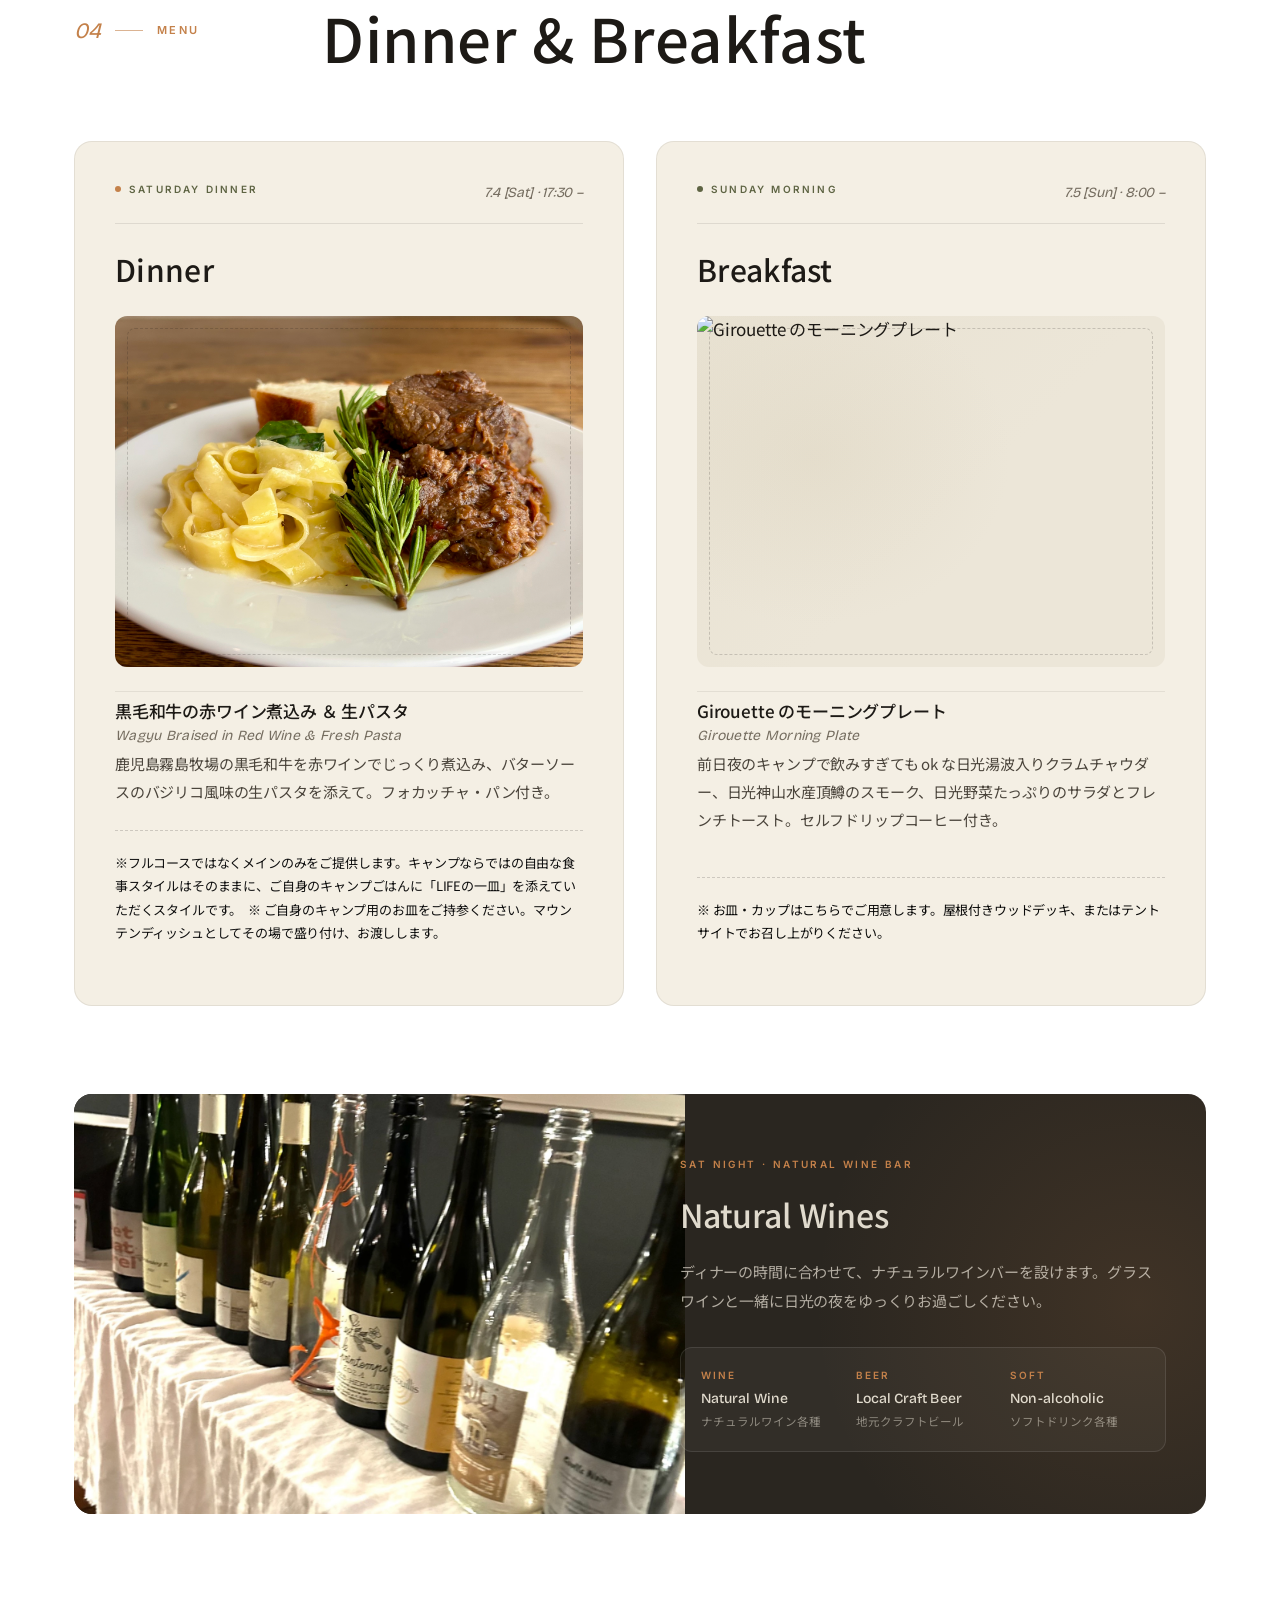
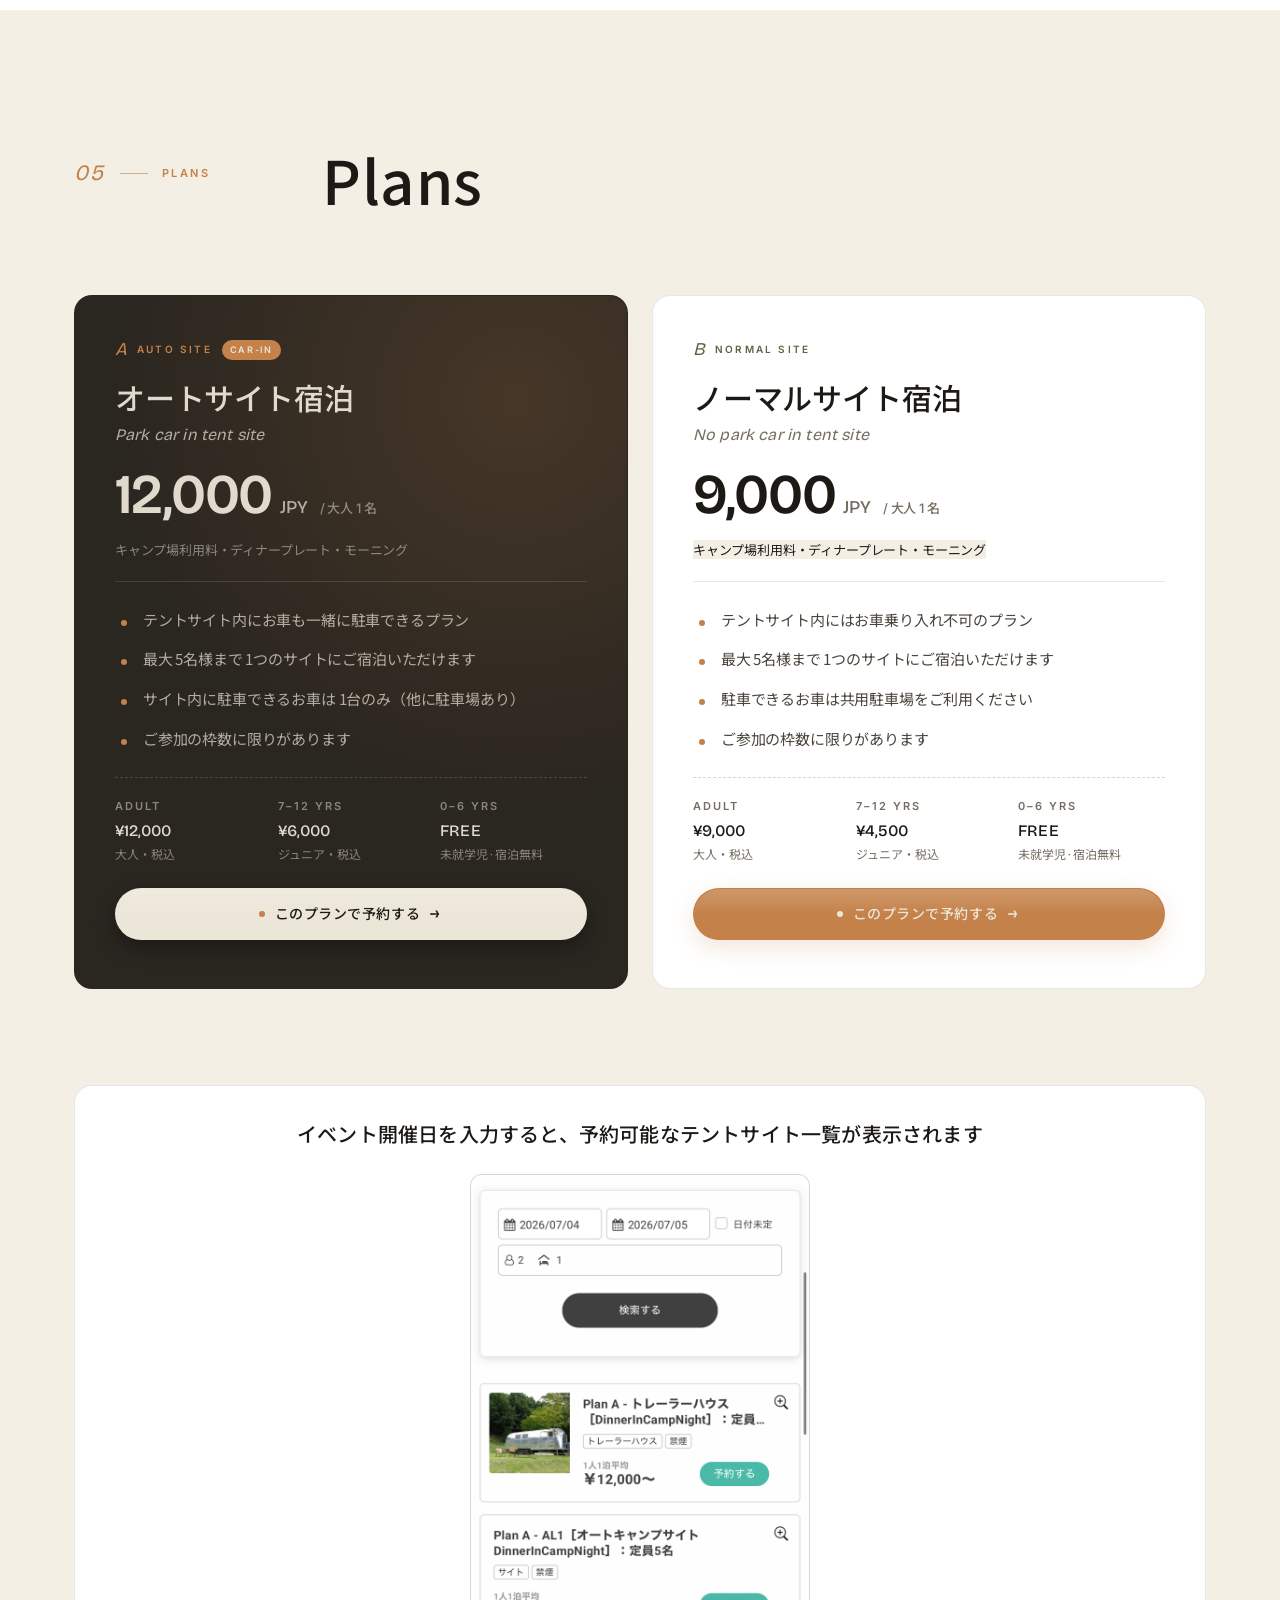
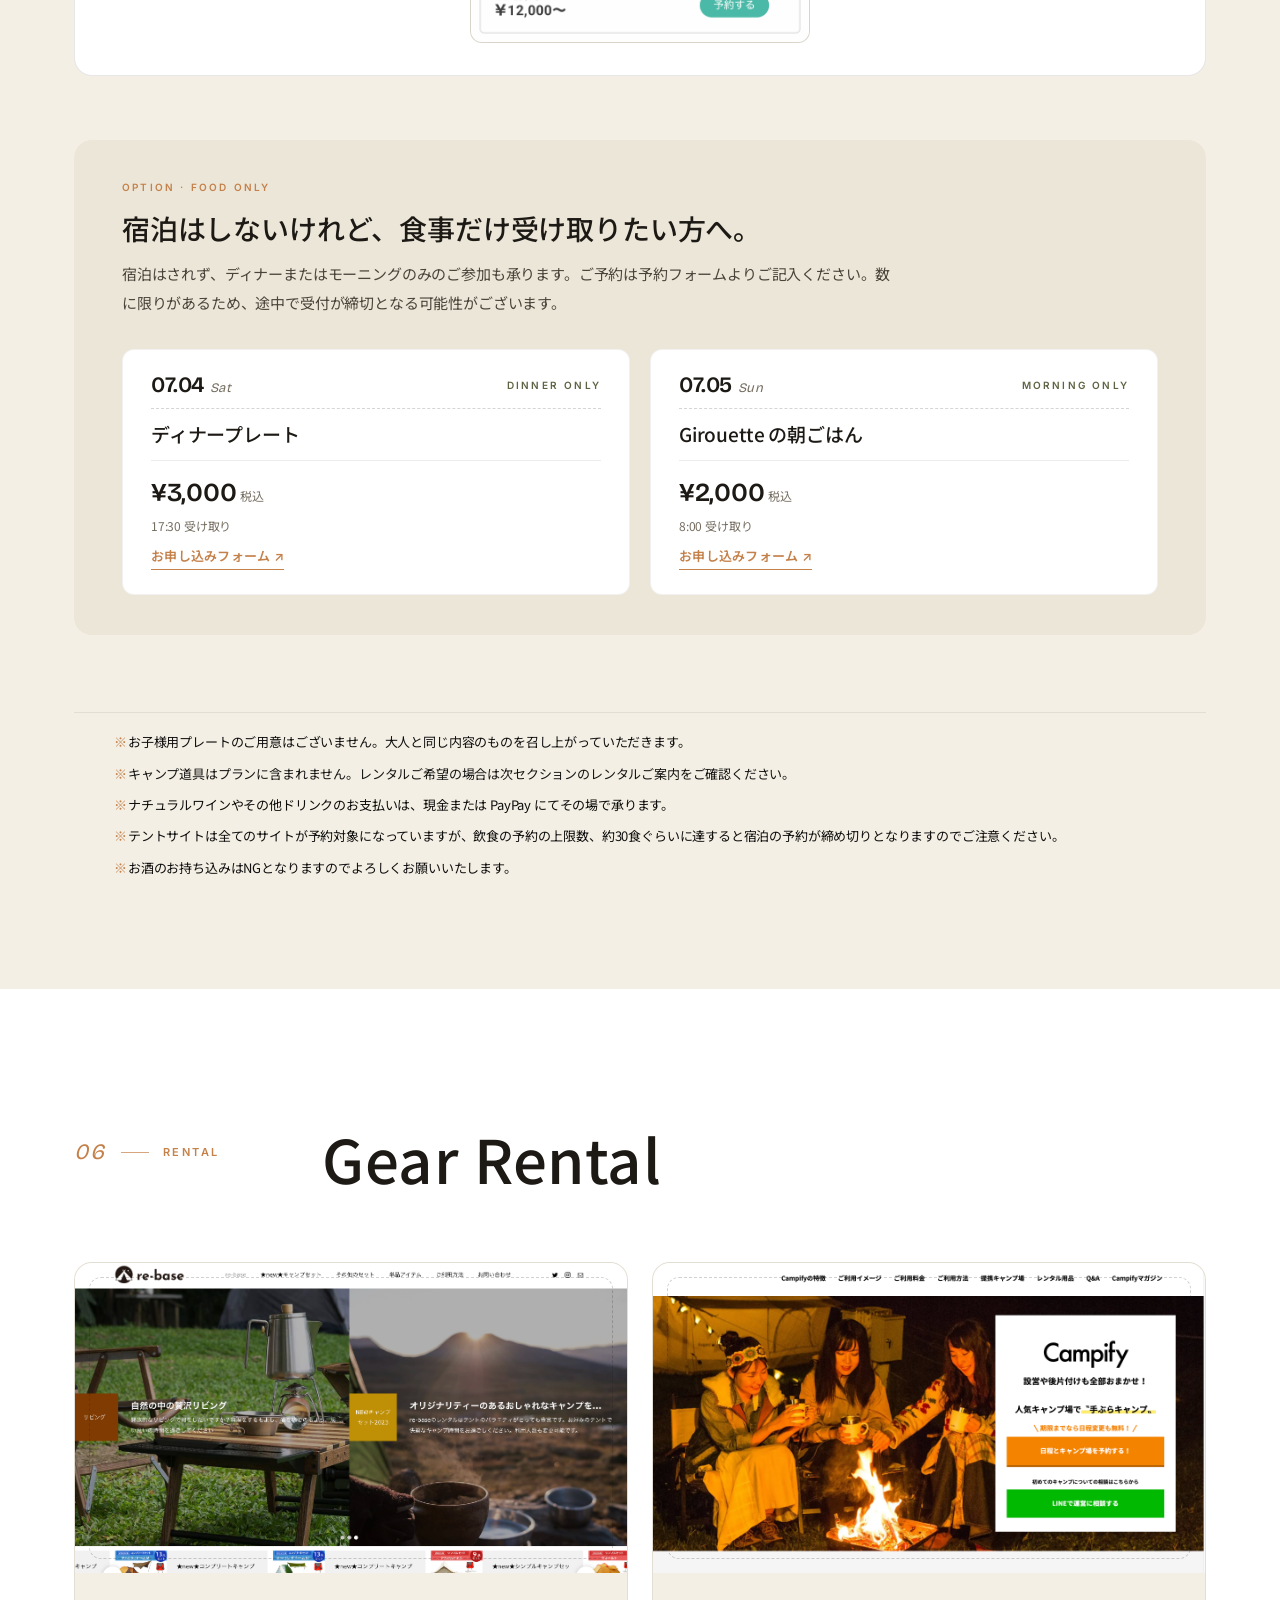
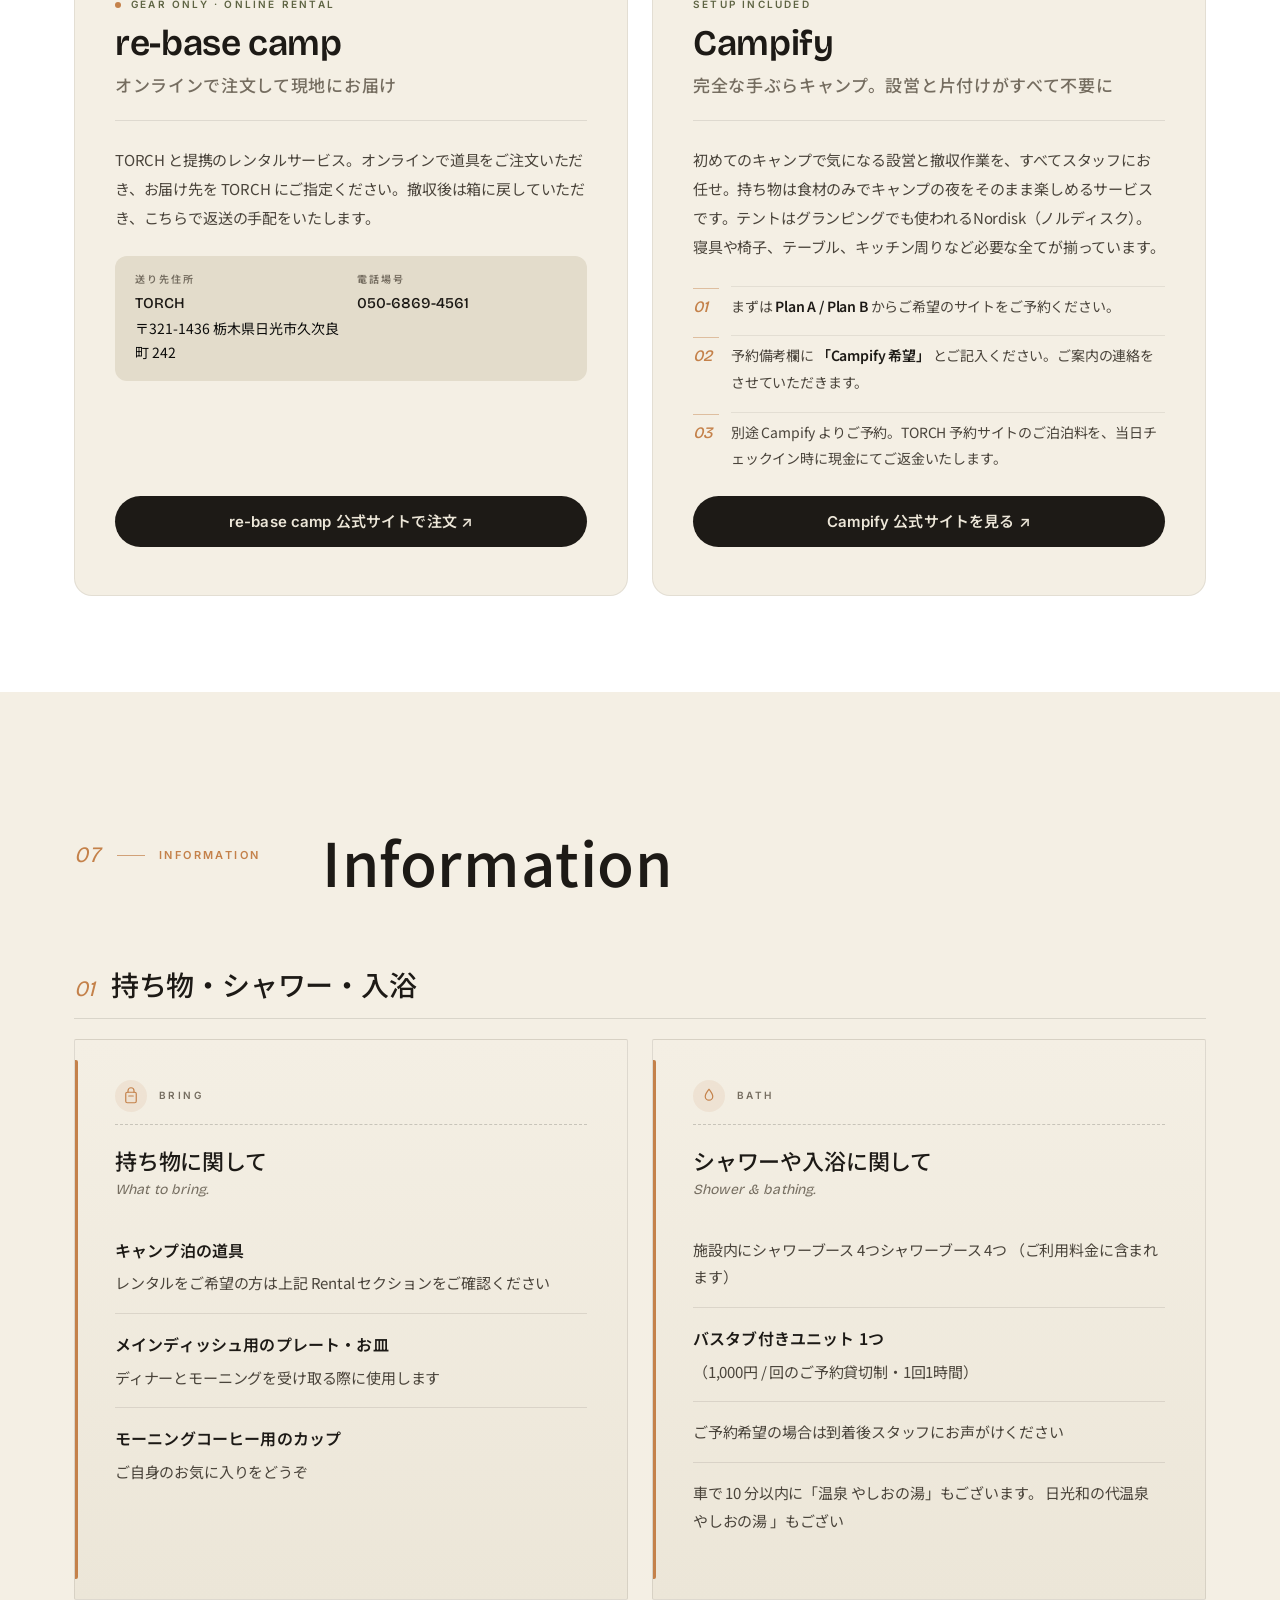
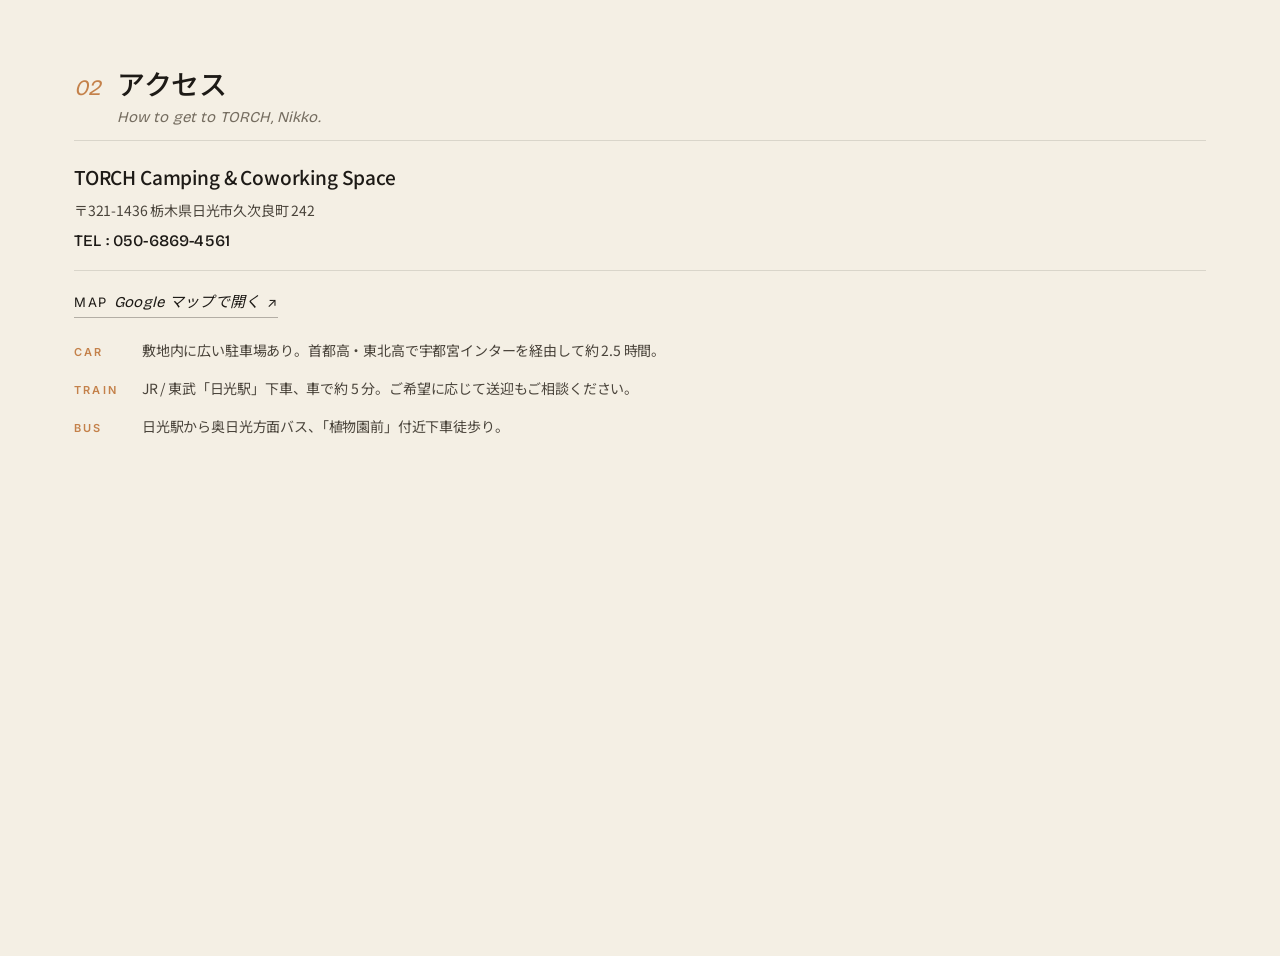
==== commit ab7cec36: "Talk Show: ファシリテーター 緑川千寿子 (Chizuko Midorikawa) を追加 Co-Authored-By: Claude Opus 4.8 <noreply@anthropi" ====
--- a/index.html
+++ b/index.html
@@ -8,7 +8,7 @@
 <link rel="stylesheet" href="styles/main.css?v=6">
 <link rel="stylesheet" href="styles/hero.css?v=6">
 <link rel="stylesheet" href="styles/story.css?v=4">
-<link rel="stylesheet" href="styles/talk.css?v=3">
+<link rel="stylesheet" href="styles/talk.css?v=4">
 <link rel="stylesheet" href="styles/menu.css?v=4">
 <link rel="stylesheet" href="styles/plans.css?v=10">
 <link rel="stylesheet" href="styles/schedule.css?v=2">
@@ -209,6 +209,11 @@
         <div class="talk__profile-links">
           <a href="https://www.instagram.com/megumik_ss/" target="_blank" rel="noopener" class="talk__profile-link">Instagram <span>@megumik_ss</span> ↗</a>
           <a href="http://somewherestudio.jp/" target="_blank" rel="noopener" class="talk__profile-link">Web <span>somewherestudio.jp</span> ↗</a>
+        </div>
+
+        <div class="talk__facilitator" lang="ja">
+          <span class="talk__facilitator-role">Facilitator</span>
+          <span class="talk__facilitator-name">緑川 千寿子 <span class="en">Chizuko Midorikawa</span></span>
         </div>
       </div>
     </div>
--- a/styles/talk.css
+++ b/styles/talk.css
@@ -277,6 +277,41 @@
 .talk__profile-link:hover {
   opacity: 0.82;
   border-bottom-color: #f0e6b6;
+}
+
+/* ---- Facilitator ---- */
+.talk__facilitator {
+  margin-top: var(--space-1);
+  padding-top: var(--space-4);
+  border-top: 1px solid rgba(236,230,216,0.18);
+  display: flex;
+  flex-direction: column;
+  gap: 7px;
+}
+.talk__facilitator-role {
+  font-family: var(--font-sans);
+  font-weight: 500;
+  font-size: 12px;
+  letter-spacing: 0.16em;
+  text-transform: uppercase;
+  color: #f0e6b6;
+}
+.talk__facilitator-name {
+  font-family: var(--font-display-jp);
+  font-weight: 500;
+  font-size: clamp(18px, 2vw, 22px);
+  letter-spacing: 0.02em;
+  color: var(--color-on-dark);
+  line-height: 1.3;
+}
+.talk__facilitator-name .en {
+  font-family: var(--font-display);
+  font-style: italic;
+  font-weight: 400;
+  font-size: 14px;
+  letter-spacing: 0.04em;
+  color: var(--color-on-dark-secondary);
+  margin-left: 8px;
 }
 
 /* ---- Works gallery ---- */
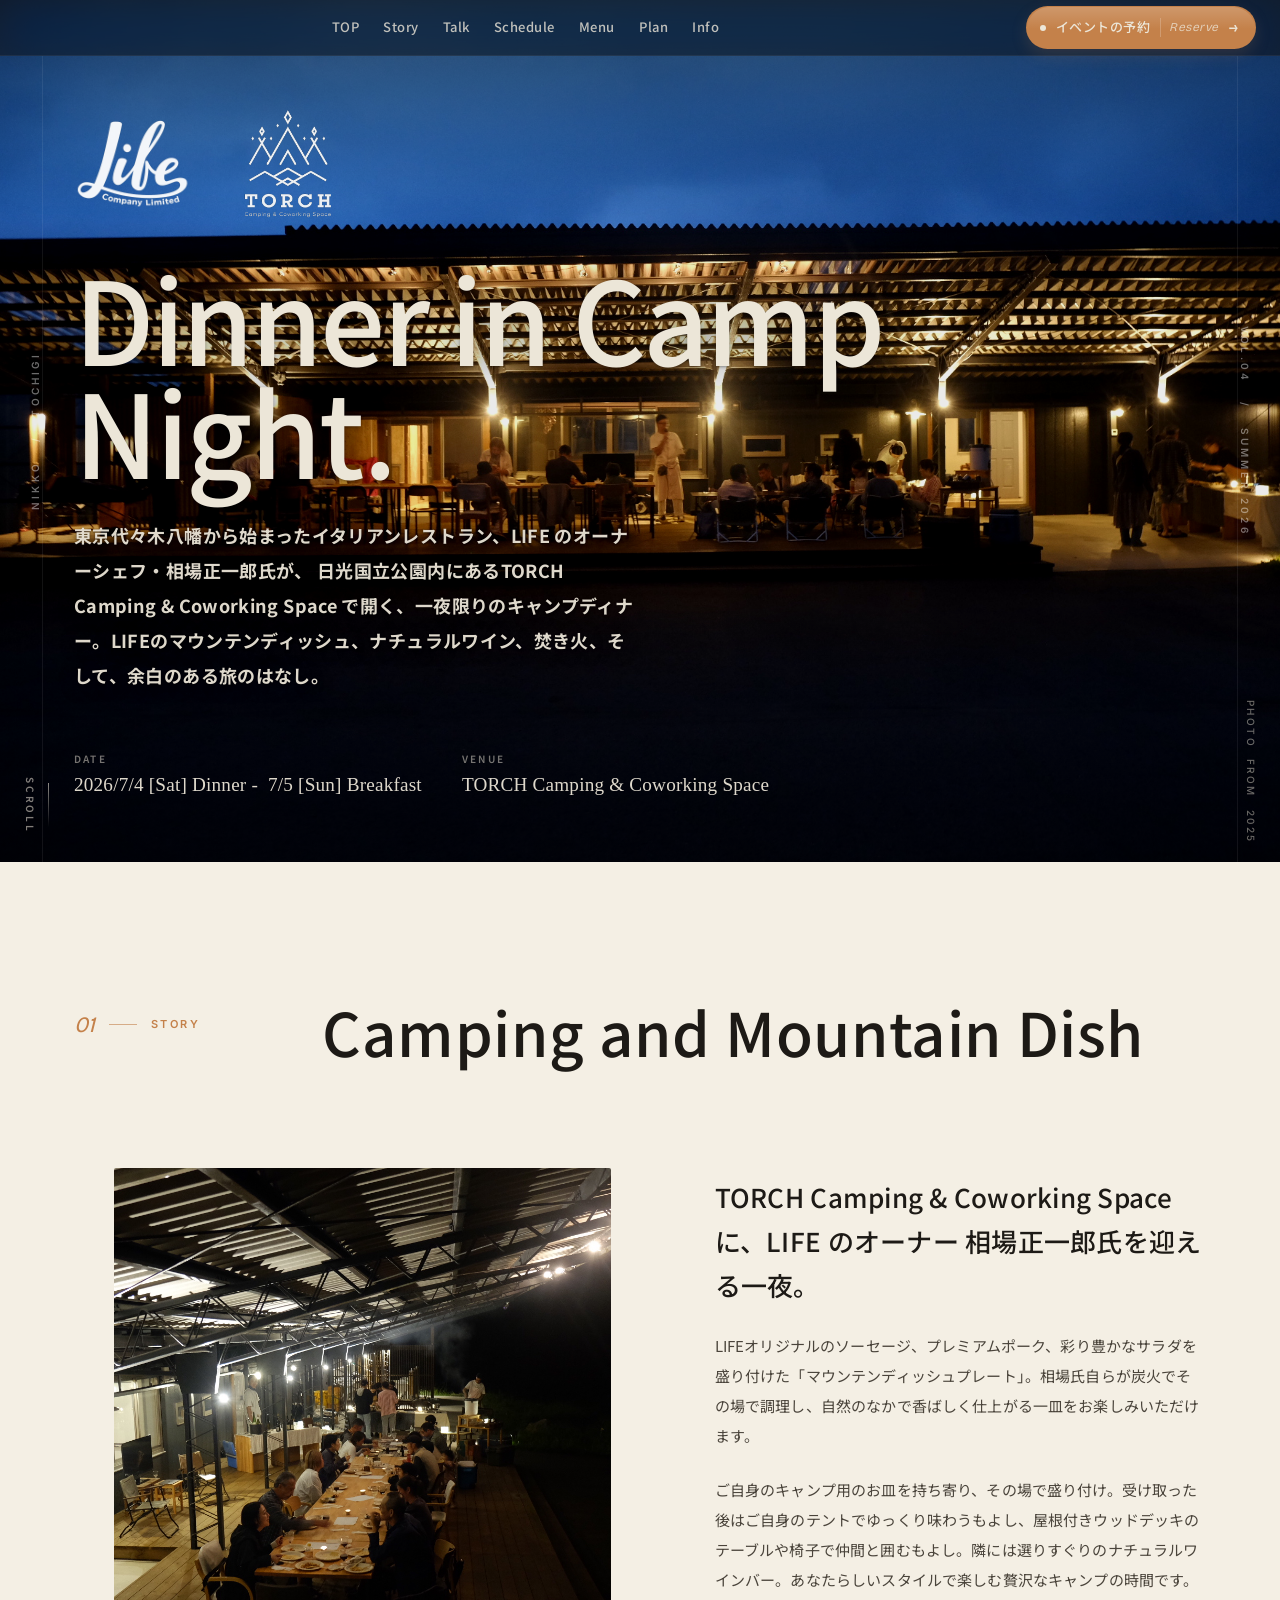
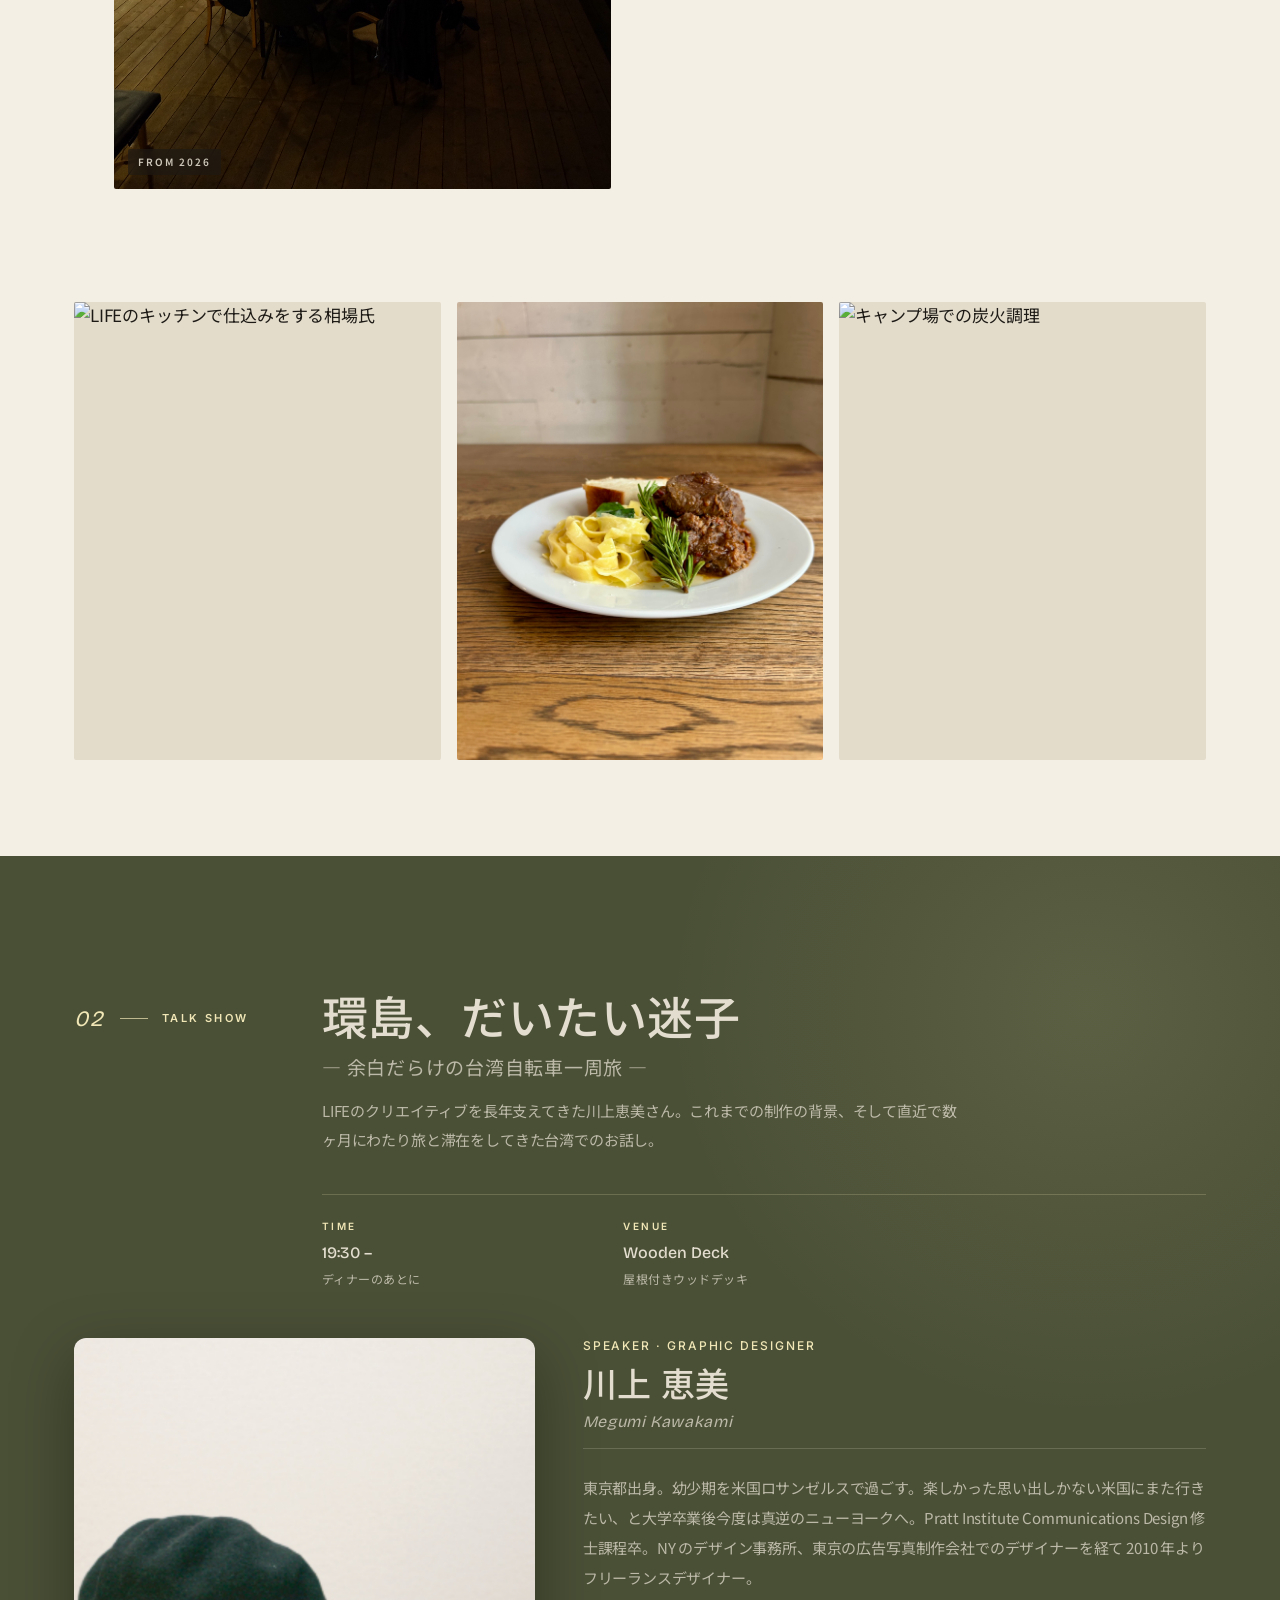
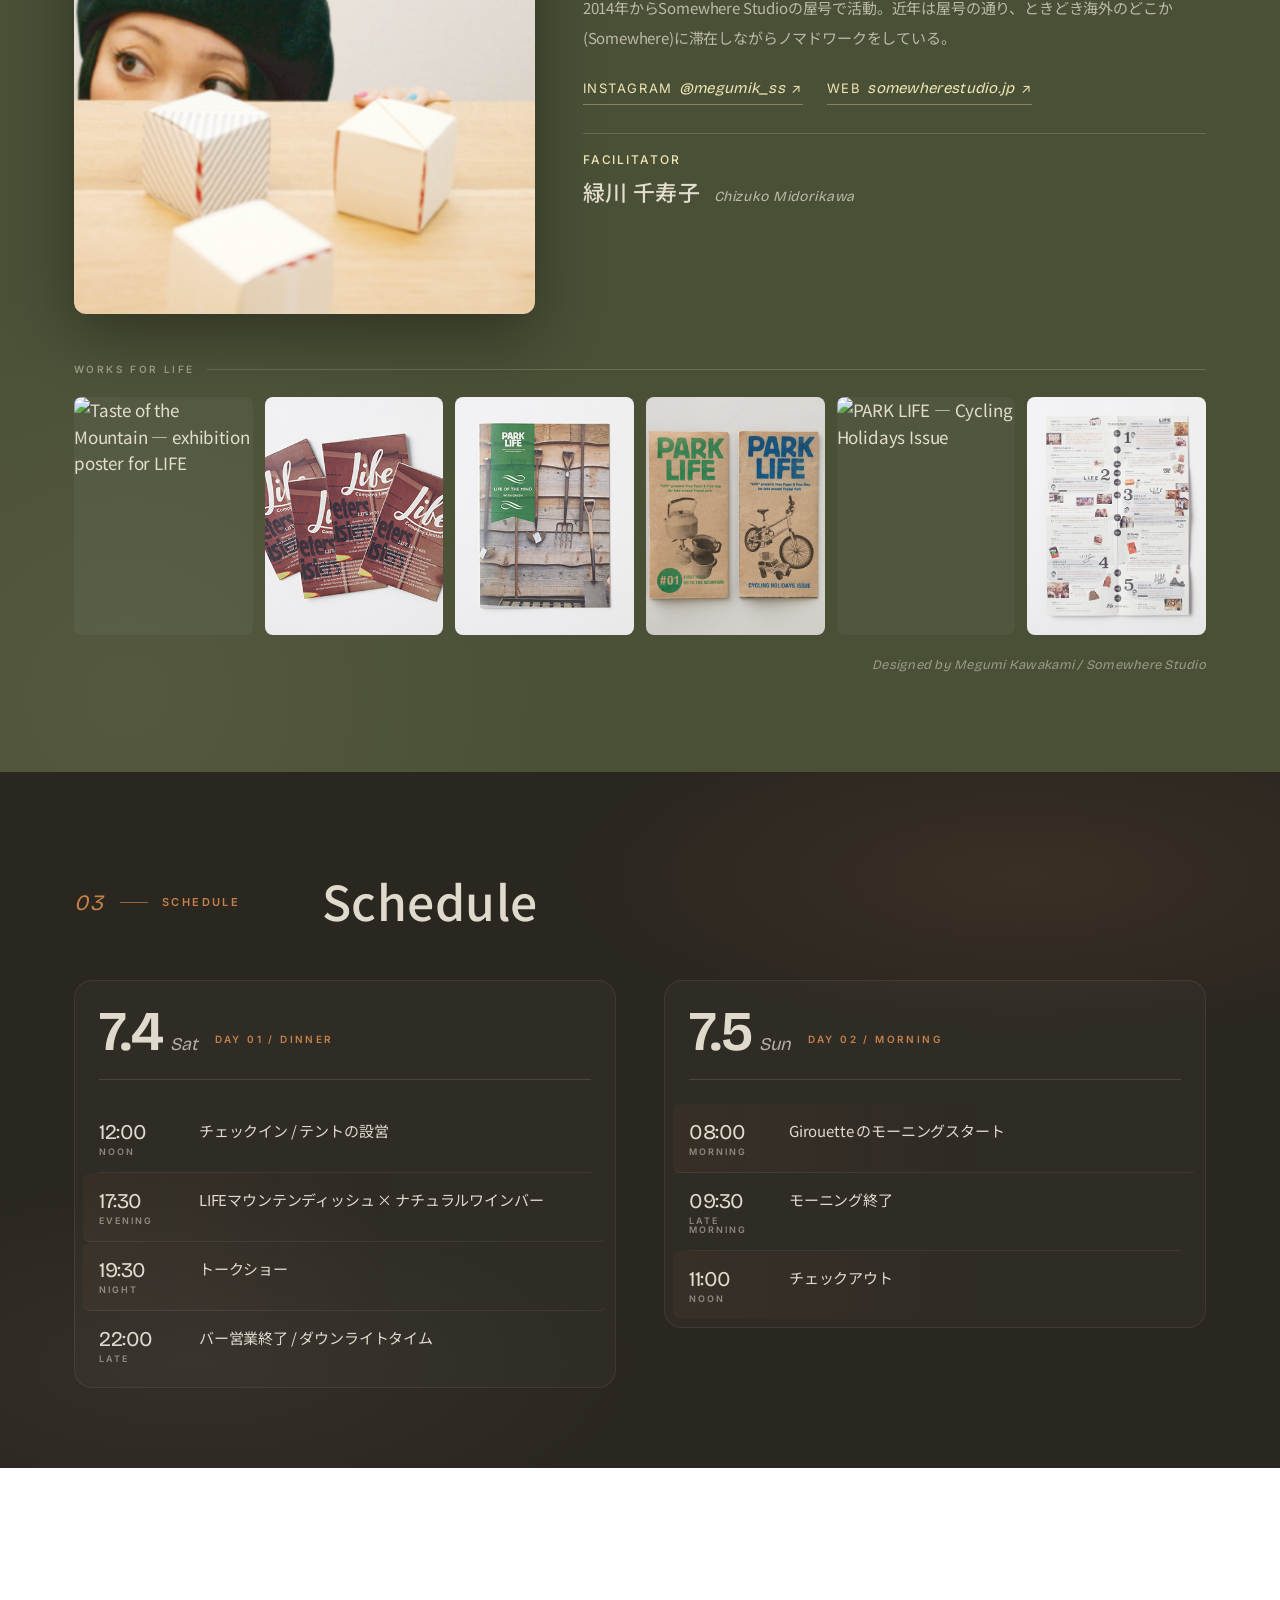
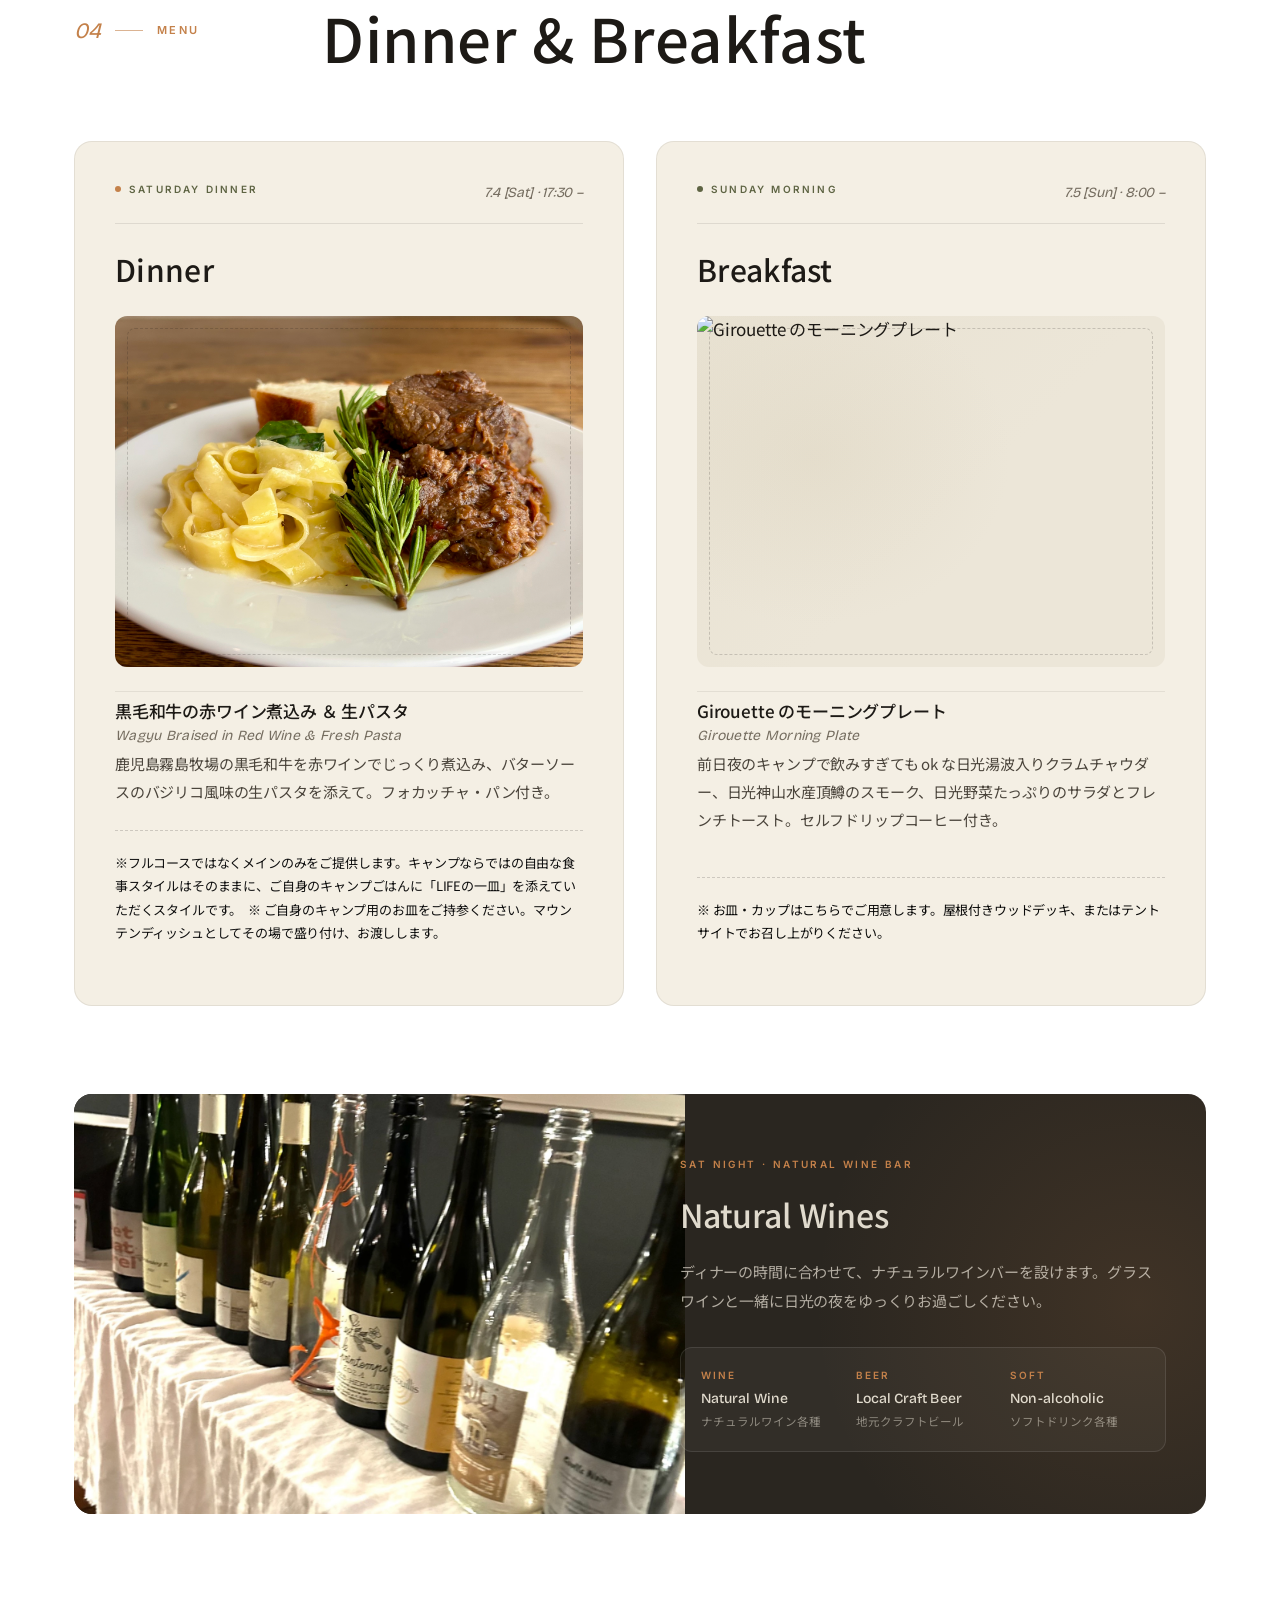
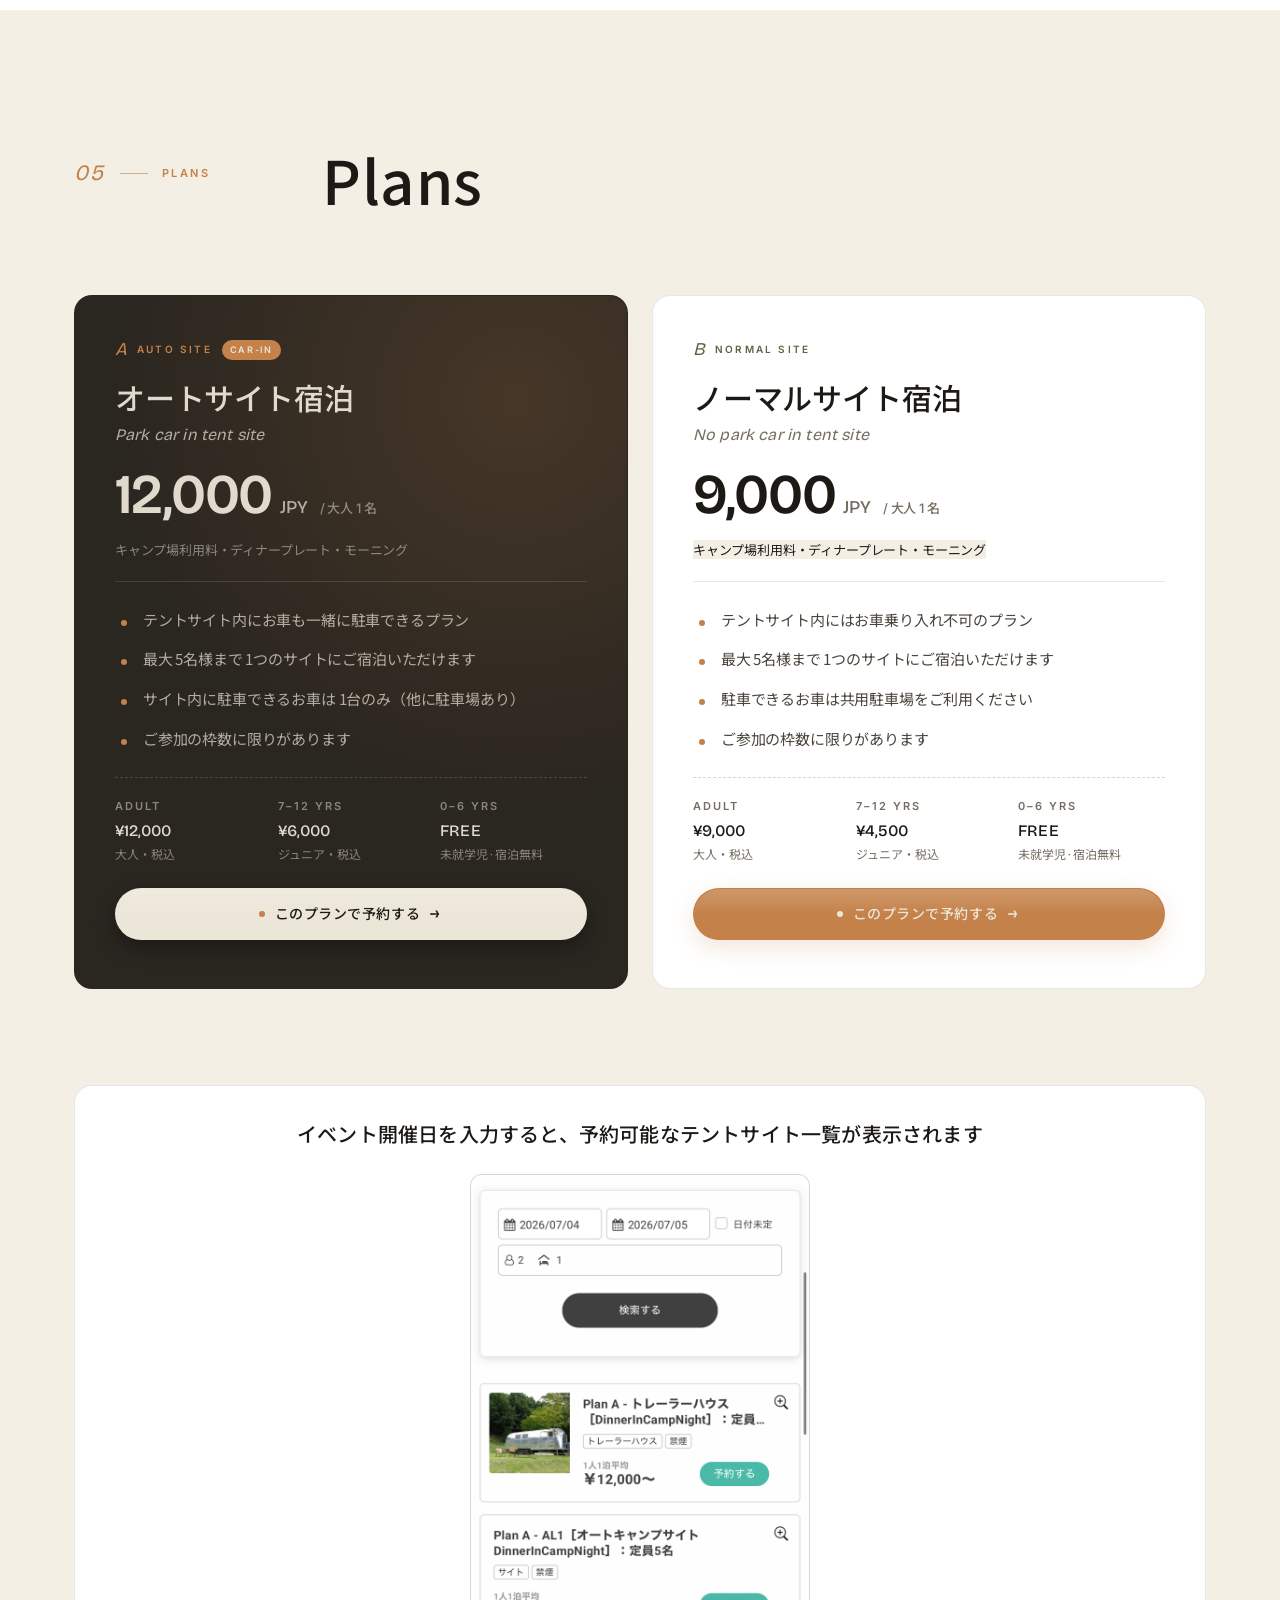
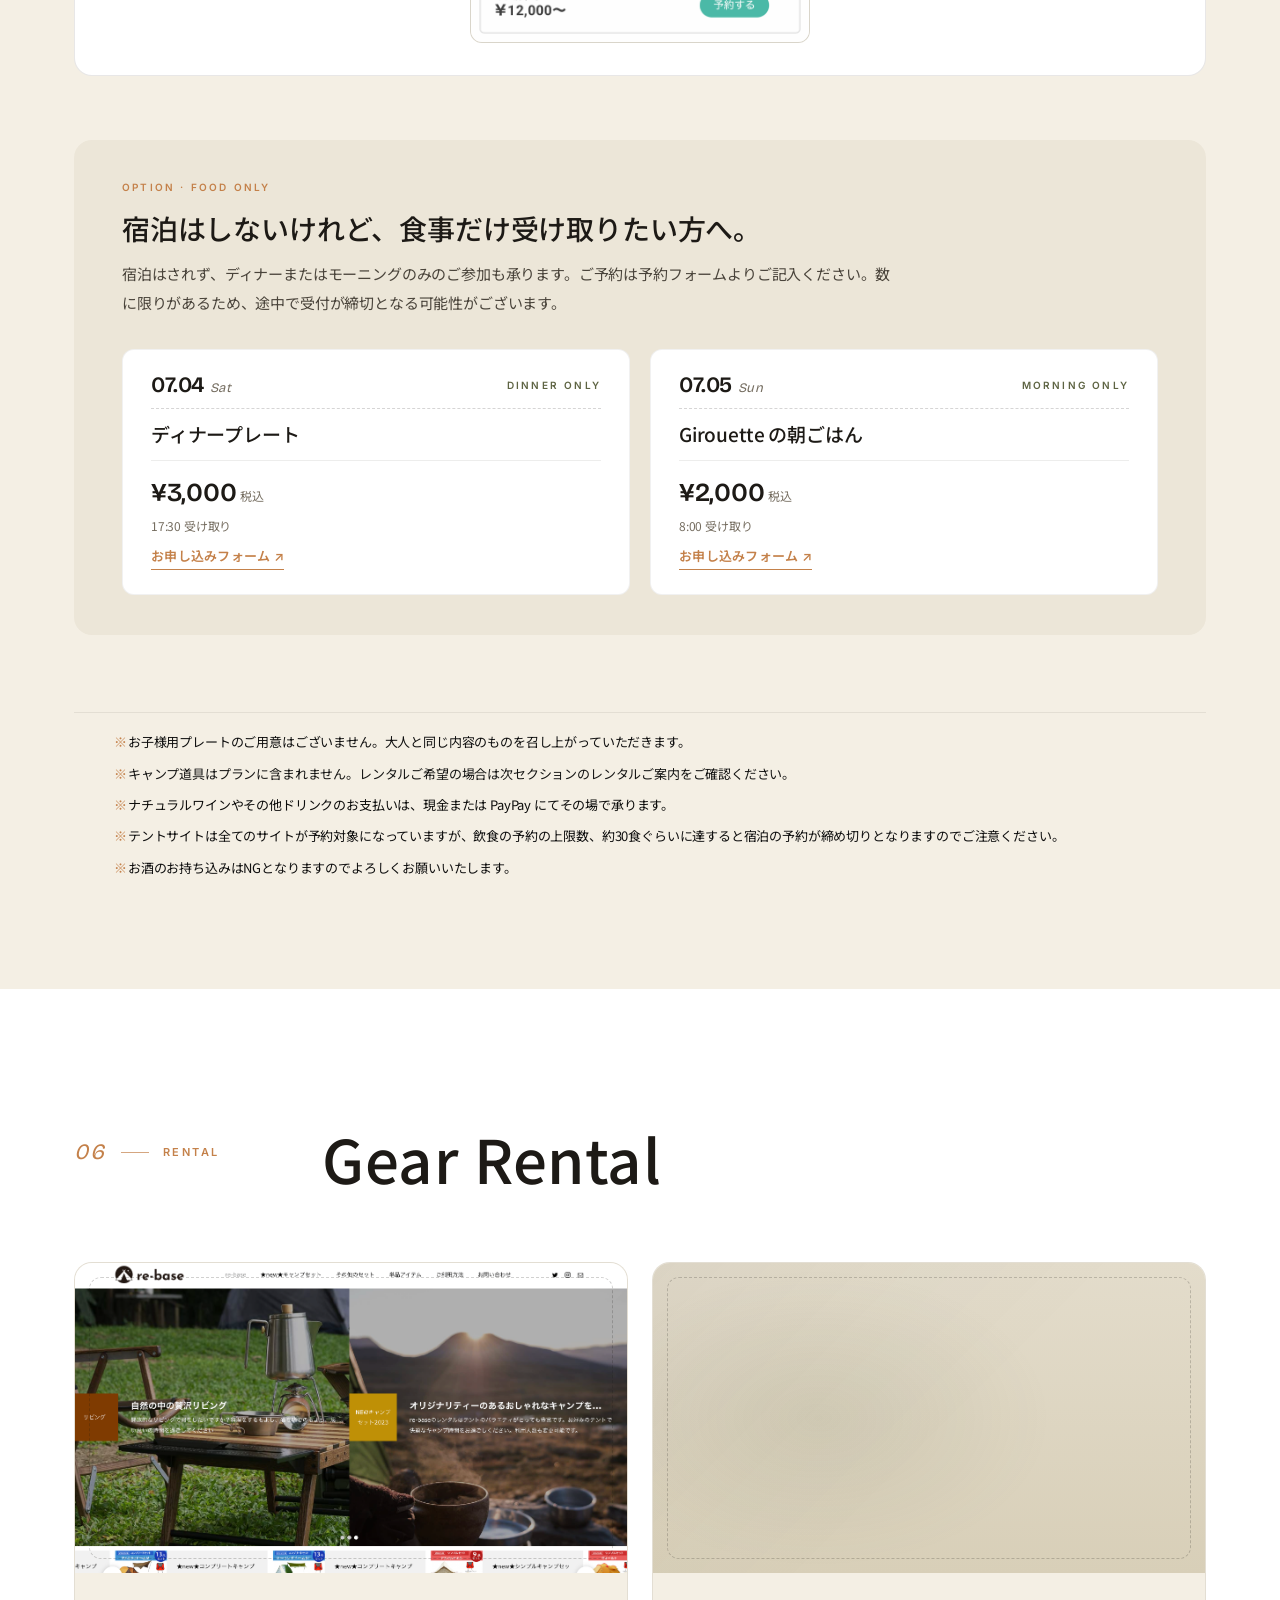
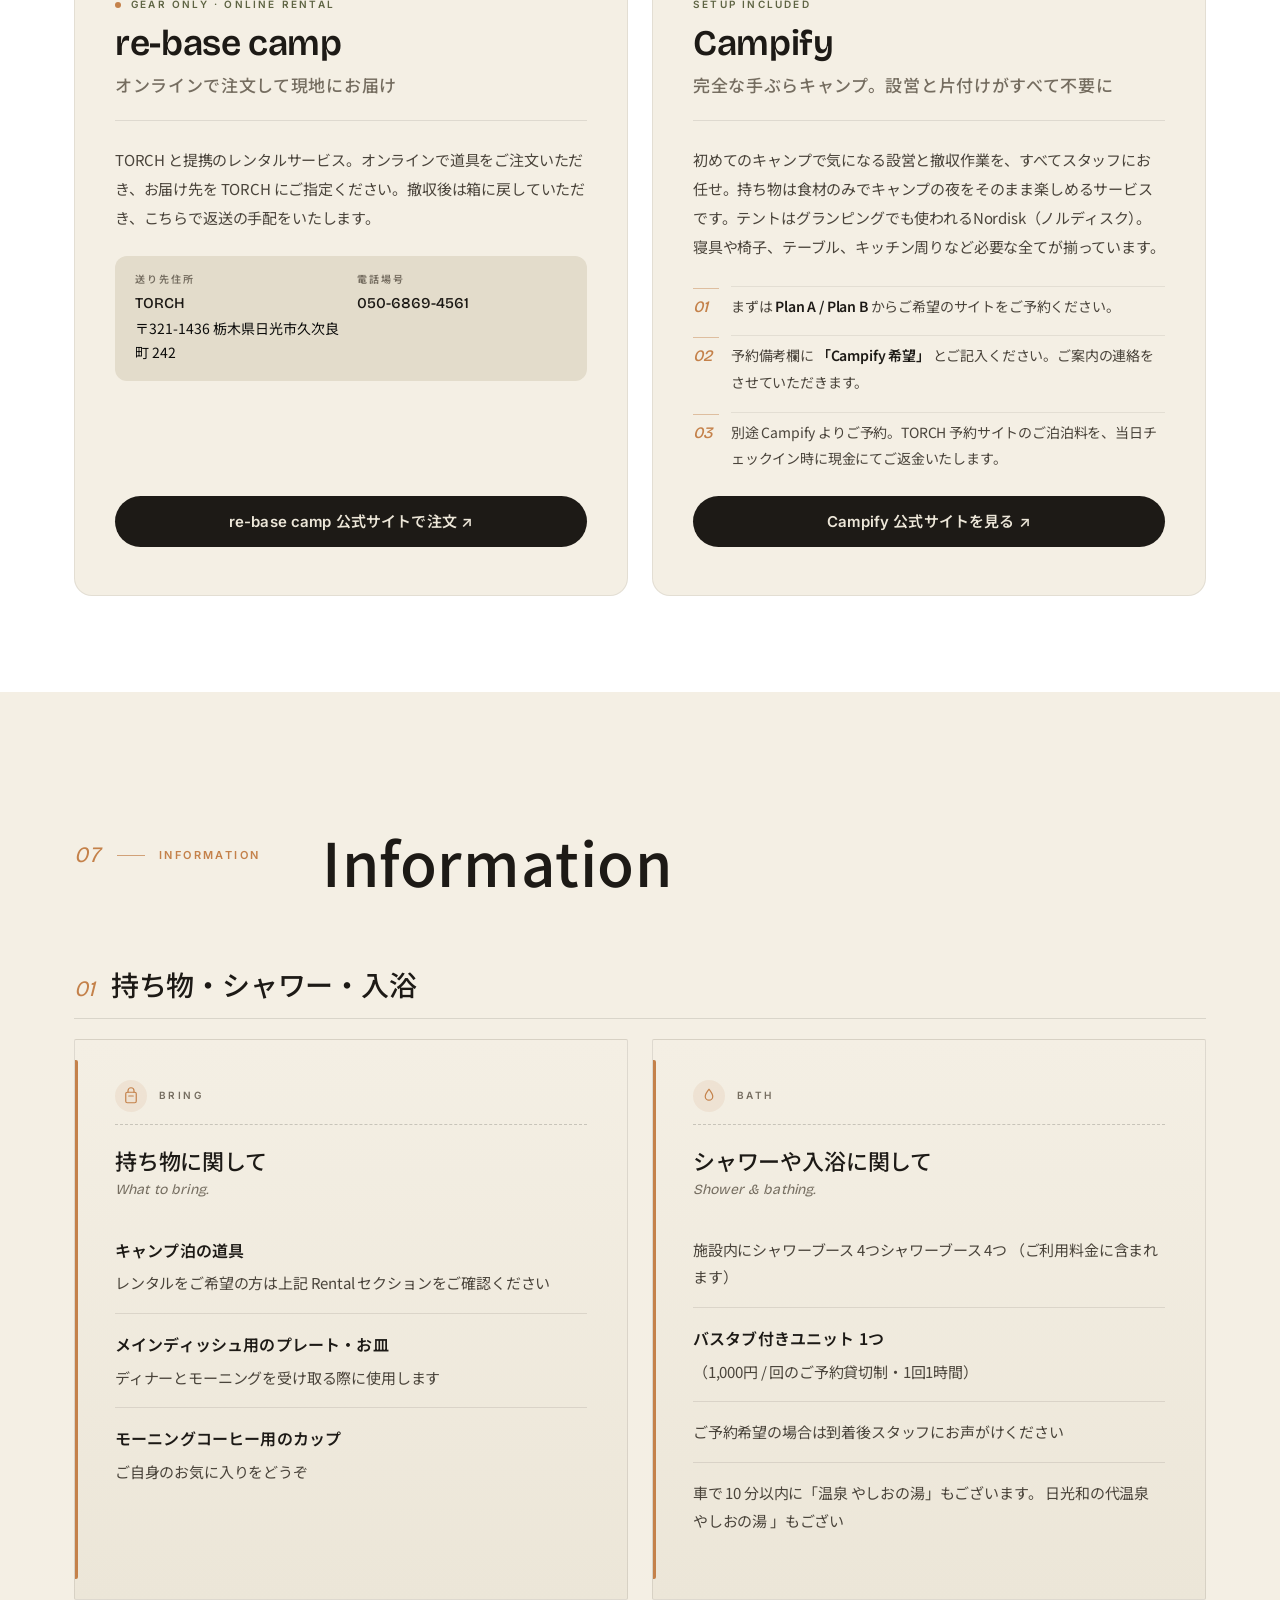
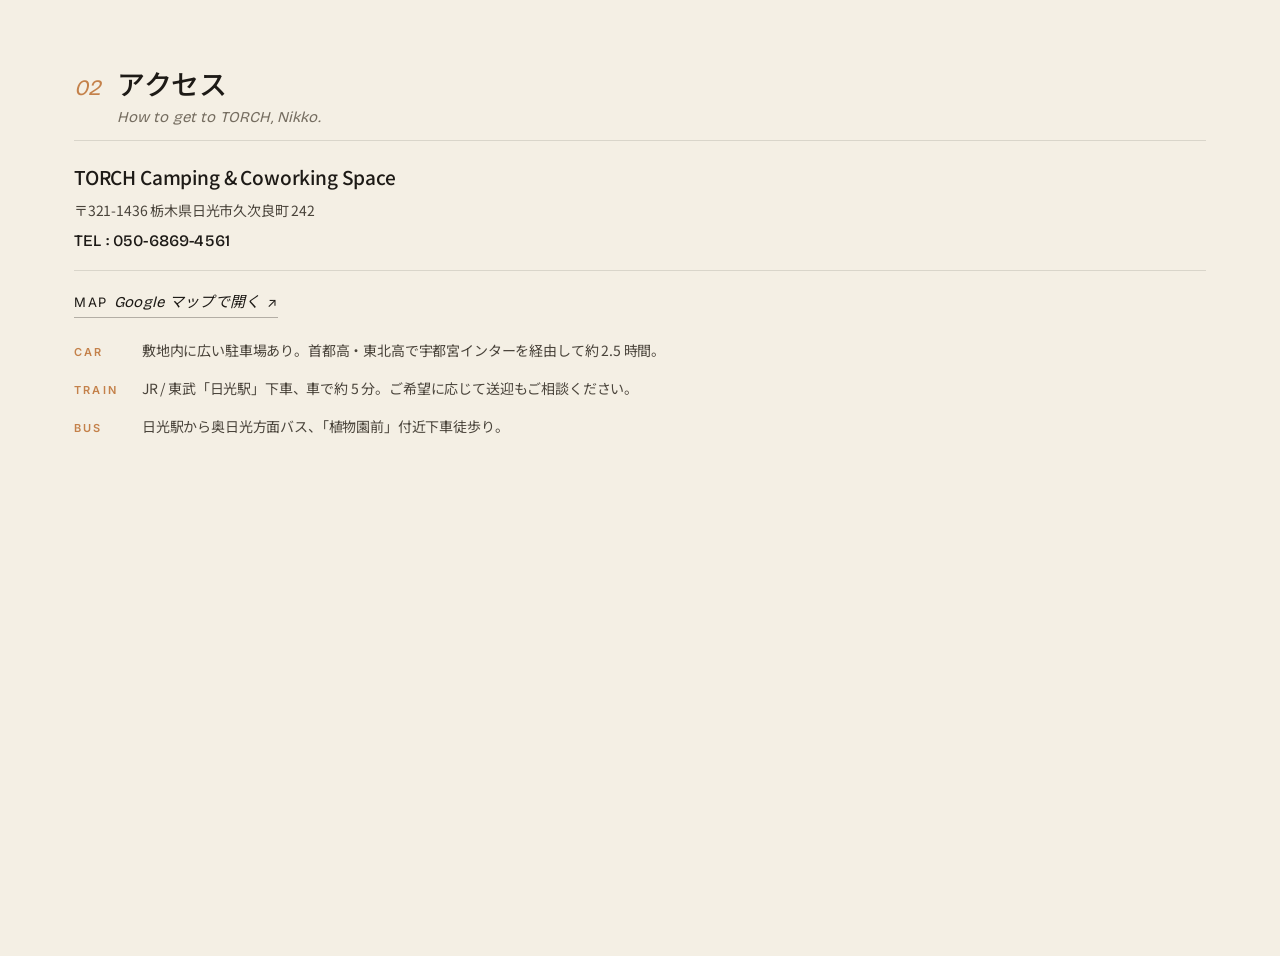
==== commit e5f64d36: "SEO: 予約受付開始日(validFrom)を6/5に修正 Co-Authored-By: Claude Opus 4.8 <noreply@anthropic.com>" ====
--- a/index.html
+++ b/index.html
@@ -3,8 +3,79 @@
 <head>
 <meta charset="UTF-8">
 <meta name="viewport" content="width=device-width, initial-scale=1.0">
-<title>LIFE × TORCH — Dinner in Camp Night</title>
-<meta name="description" content="2026年7月4日(土)ディナー・7月5日(日)モーニング。TORCH Camping & Coworking Spaceにて、LIFE 相場正一郎氏によるイタリアンと、川上恵美氏のトークショー。">
+<title>LIFE × TORCH｜Dinner in Camp Night 2026｜相場正一郎 × 川上恵美 in 日光</title>
+<meta name="description" content="2026年7月4日(土)・5日(日)、日光のTORCH Camping & Coworking Spaceで開催。LIFE 相場正一郎によるイタリアンディナーと、グラフィックデザイナー川上恵美のトークショー。キャンプ泊と食を楽しむ特別な一夜限りのイベント。">
+<meta name="robots" content="index, follow, max-image-preview:large">
+<link rel="canonical" href="https://www.torchnikko.jp/life-torch-dinner-in-camp-night">
+
+<!-- Favicon -->
+<link rel="icon" type="image/png" href="assets/logo-life.png">
+<link rel="apple-touch-icon" href="assets/logo-life.png">
+
+<!-- Open Graph (SNS・LINE共有用) -->
+<meta property="og:type" content="website">
+<meta property="og:locale" content="ja_JP">
+<meta property="og:site_name" content="TORCH Camping & Coworking Space">
+<meta property="og:title" content="LIFE × TORCH｜Dinner in Camp Night 2026">
+<meta property="og:description" content="2026年7月4日(土)・5日(日)、日光のTORCHで開催。LIFE 相場正一郎のイタリアンディナーと、川上恵美のトークショー。キャンプ泊と食を楽しむ特別な一夜。">
+<meta property="og:url" content="https://www.torchnikko.jp/life-torch-dinner-in-camp-night">
+<meta property="og:image" content="https://daisukehukuda.github.io/life_evnet_2026/assets/hero-dinner.jpg">
+<meta property="og:image:alt" content="LIFE × TORCH Dinner in Camp Night のディナー料理">
+
+<!-- Twitter Card -->
+<meta name="twitter:card" content="summary_large_image">
+<meta name="twitter:title" content="LIFE × TORCH｜Dinner in Camp Night 2026">
+<meta name="twitter:description" content="日光のTORCHで開催。LIFE 相場正一郎のイタリアンディナーと、川上恵美のトークショー。キャンプ泊と食を楽しむ特別な一夜。">
+<meta name="twitter:image" content="https://daisukehukuda.github.io/life_evnet_2026/assets/hero-dinner.jpg">
+
+<!-- 構造化データ: イベント情報 (Google検索のリッチリザルト用) -->
+<script type="application/ld+json">
+{
+  "@context": "https://schema.org",
+  "@type": "FoodEvent",
+  "name": "LIFE × TORCH — Dinner in Camp Night 2026",
+  "startDate": "2026-07-04T12:00:00+09:00",
+  "endDate": "2026-07-05T11:00:00+09:00",
+  "eventAttendanceMode": "https://schema.org/OfflineEventAttendanceMode",
+  "eventStatus": "https://schema.org/EventScheduled",
+  "description": "日光のTORCH Camping & Coworking Spaceで開催。LIFE 相場正一郎によるイタリアンディナーと、グラフィックデザイナー川上恵美のトークショー。キャンプ泊と食を楽しむ特別な一夜限りのイベント。",
+  "image": ["https://daisukehukuda.github.io/life_evnet_2026/assets/hero-dinner.jpg"],
+  "url": "https://www.torchnikko.jp/life-torch-dinner-in-camp-night",
+  "location": {
+    "@type": "Place",
+    "name": "TORCH Camping & Coworking Space",
+    "telephone": "+81-50-6869-4561",
+    "address": {
+      "@type": "PostalAddress",
+      "postalCode": "321-1436",
+      "addressRegion": "栃木県",
+      "addressLocality": "日光市",
+      "streetAddress": "久次良町242",
+      "addressCountry": "JP"
+    }
+  },
+  "performer": [
+    { "@type": "Person", "name": "相場正一郎" },
+    { "@type": "Person", "name": "川上恵美" },
+    { "@type": "Person", "name": "緑川千寿子" }
+  ],
+  "organizer": {
+    "@type": "Organization",
+    "name": "TORCH Camping & Coworking Space",
+    "url": "https://www.torchnikko.jp/"
+  },
+  "offers": {
+    "@type": "AggregateOffer",
+    "url": "https://www.torchnikko.jp/life-torch-dinner-in-camp-night",
+    "availability": "https://schema.org/InStock",
+    "priceCurrency": "JPY",
+    "lowPrice": "4500",
+    "highPrice": "12000",
+    "validFrom": "2026-06-05T00:00:00+09:00"
+  }
+}
+</script>
+
 <link rel="stylesheet" href="styles/main.css?v=6">
 <link rel="stylesheet" href="styles/hero.css?v=6">
 <link rel="stylesheet" href="styles/story.css?v=4">
